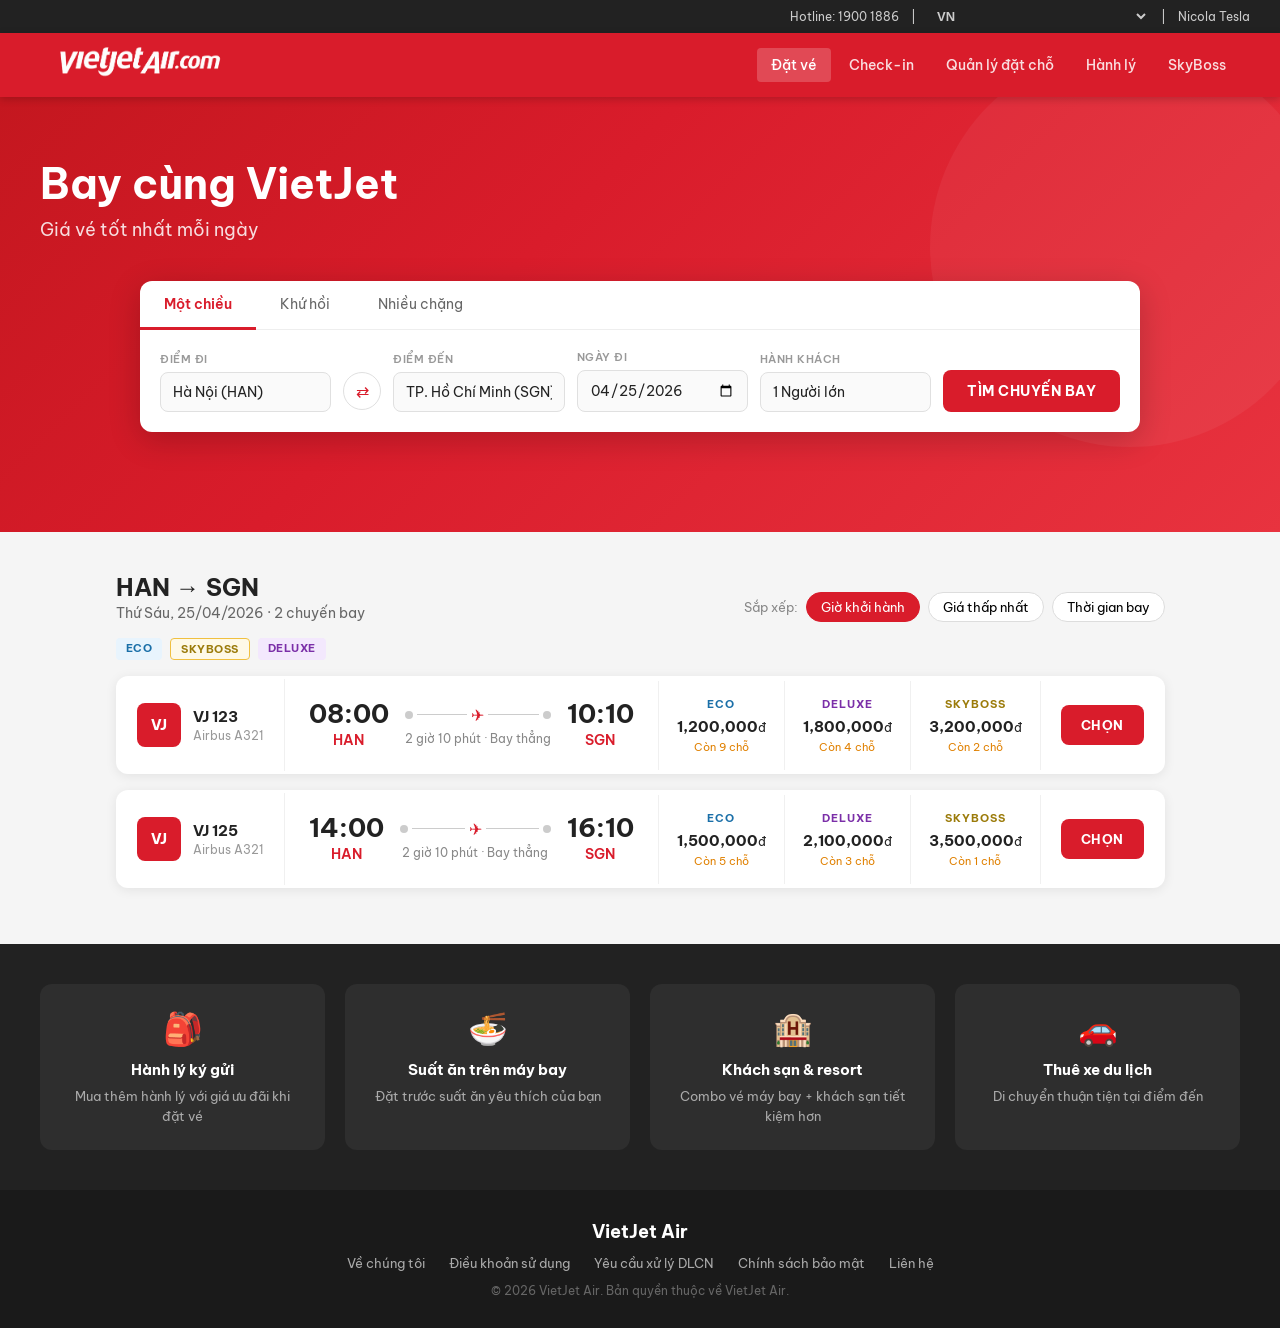
==== index.html @ 076841be "Update index.html" ====
<!DOCTYPE html>
<html lang="vi">

<head>
  <meta charset="UTF-8">
  <meta name="viewport" content="width=device-width, initial-scale=1.0">
  <title>VietJet Air - Đặt Vé Máy Bay</title>
  <link rel="icon" type="image/png"
    href="[data-uri]">
  <link href="https://fonts.googleapis.com/css2?family=Be+Vietnam+Pro:wght@300;400;500;600;700&display=swap"
    rel="stylesheet">
  <link rel="stylesheet" href="styles.css">
  <script src="https://demo.datatrust.one/assets/js/cookie-banner.js" data-source="947727/75435419762837332"></script>
  <script type="text/javascript" async="" src="https://analytics.tiktok.com/i18n/pixel/static/main.MWJkOTJmOWRkMQ.js"
    data-id="CBH4N1RC77UFDP4PF89G"></script>
  <script type="text/javascript" async="" src="https://analytics.tiktok.com/i18n/pixel/static/main.MWJkOTJmOWRkMQ.js"
    data-id="CBH4N1RC77UFDP4PF89G"></script>
</head>

<body>
  <!-- TOP BAR -->
  <div class="topbar">
    <span>Hotline: 1900 1886</span>
    <span>|</span>

    <select id="lang-select" onchange="changeUrlSuffix(this.value)"
      style="cursor: pointer; border: none; background: transparent; font-size: 13px; font-weight: bold; color: inherit; outline: none; padding: 2px 5px;">
      <option value="vi" style="color: #333;">VN</option>
      <option value="en" style="color: #333;">EN</option>
      <option value="th" style="color: #333;">TH (Thái Lan)</option>
      <option value="ko" style="color: #333;">KO (Hàn Quốc)</option>
      <option value="zh-CN" style="color: #333;">ZH-CN (Trung Quốc - Giản thể)</option>
      <option value="zh-TW" style="color: #333;">ZH-TW (Đài Loan - Phồn thể)</option>
      <option value="ja" style="color: #333;">JA (Nhật Bản)</option>
      <option value="ru" style="color: #333;">RU (Nga)</option>
      <option value="cs" style="color: #333;">CS (Cộng hòa Séc)</option>
    </select>

    <span>|</span>
    <span>Nicola Tesla</span>
  </div>

  <!-- HEADER -->
  <header class="header">
    <div class="header-inner">
      <div class="logo">
        <img style="width: 200px;" src="[data-uri]" alt="VietJet Air Logo" class="logo-img" />
      </div>
      <nav class="nav">
        <a href="index.html" class="nav-link active">Đặt vé</a>
        <a href="#" class="nav-link">Check-in</a>
        <a href="#" class="nav-link">Quản lý đặt chỗ</a>
        <a href="#" class="nav-link">Hành lý</a>
        <a href="#" class="nav-link">SkyBoss</a>
      </nav>
    </div>
  </header>

  <!-- HERO -->
  <section class="hero">
    <div class="hero-content">
      <h1>Bay cùng VietJet</h1>
      <p>Giá vé tốt nhất mỗi ngày</p>
    </div>
    <!-- SEARCH BOX -->
    <div class="search-box">
      <div class="trip-tabs">
        <button class="trip-tab active">Một chiều</button>
        <button class="trip-tab">Khứ hồi</button>
        <button class="trip-tab">Nhiều chặng</button>
      </div>
      <div class="search-row">
        <div class="search-field">
          <label>Điểm đi</label>
          <input type="text" value="Hà Nội (HAN)" />
        </div>
        <button class="swap-btn">⇄</button>
        <div class="search-field">
          <label>Điểm đến</label>
          <input type="text" value="TP. Hồ Chí Minh (SGN)" />
        </div>
        <div class="search-field">
          <label>Ngày đi</label>
          <input type="date" value="2026-04-25" />
        </div>
        <div class="search-field">
          <label>Hành khách</label>
          <input type="text" value="1 Người lớn" />
        </div>
        <button class="search-btn" onclick="window.location.href='index.html'">TÌM CHUYẾN BAY</button>
      </div>
    </div>
  </section>

  <!-- FLIGHT RESULTS -->
  <main class="main">
    <div class="results-header">
      <div>
        <h2>HAN → SGN</h2>
        <span class="results-date">Thứ Sáu, 25/04/2026 · 2 chuyến bay</span>
      </div>
      <div class="sort-bar">
        <span>Sắp xếp:</span>
        <button class="sort-btn active">Giờ khởi hành</button>
        <button class="sort-btn">Giá thấp nhất</button>
        <button class="sort-btn">Thời gian bay</button>
      </div>
    </div>

    <!-- Fare class legend -->
    <div class="fare-legend">
      <div class="fare-chip eco">ECO</div>
      <div class="fare-chip skyboss">SKYBOSS</div>
      <div class="fare-chip deluxe">DELUXE</div>
    </div>

    <!-- FLIGHT CARDS -->
    <div id="flight-list">

      <div class="flight-card" onclick="selectFlight('VJ123')">
        <div class="flight-airline">
          <div class="airline-logo">VJ</div>
          <div>
            <div class="flight-num">VJ 123</div>
            <div class="flight-aircraft">Airbus A321</div>
          </div>
        </div>
        <div class="flight-times">
          <div class="time-block">
            <div class="time">08:00</div>
            <div class="airport">HAN</div>
          </div>
          <div class="duration-block">
            <div class="duration-line">
              <div class="dot"></div>
              <div class="line"></div>
              <div class="plane-icon">✈</div>
              <div class="line"></div>
              <div class="dot"></div>
            </div>
            <div class="duration-label">2 giờ 10 phút · Bay thẳng</div>
          </div>
          <div class="time-block">
            <div class="time">10:10</div>
            <div class="airport">SGN</div>
          </div>
        </div>
        <div class="flight-fares">
          <div class="fare-option eco-fare">
            <div class="fare-label">ECO</div>
            <div class="fare-price">1,200,000<span>đ</span></div>
            <div class="fare-avail">Còn 9 chỗ</div>
          </div>
          <div class="fare-option deluxe-fare">
            <div class="fare-label">DELUXE</div>
            <div class="fare-price">1,800,000<span>đ</span></div>
            <div class="fare-avail">Còn 4 chỗ</div>
          </div>
          <div class="fare-option skyboss-fare">
            <div class="fare-label">SKYBOSS</div>
            <div class="fare-price">3,200,000<span>đ</span></div>
            <div class="fare-avail">Còn 2 chỗ</div>
          </div>
        </div>
        <div class="flight-action">
          <button class="select-btn" onclick="event.stopPropagation(); selectFlight('VJ123')">CHỌN</button>
        </div>
      </div>

      <div class="flight-card" onclick="selectFlight('VJ125')">
        <div class="flight-airline">
          <div class="airline-logo">VJ</div>
          <div>
            <div class="flight-num">VJ 125</div>
            <div class="flight-aircraft">Airbus A321</div>
          </div>
        </div>
        <div class="flight-times">
          <div class="time-block">
            <div class="time">14:00</div>
            <div class="airport">HAN</div>
          </div>
          <div class="duration-block">
            <div class="duration-line">
              <div class="dot"></div>
              <div class="line"></div>
              <div class="plane-icon">✈</div>
              <div class="line"></div>
              <div class="dot"></div>
            </div>
            <div class="duration-label">2 giờ 10 phút · Bay thẳng</div>
          </div>
          <div class="time-block">
            <div class="time">16:10</div>
            <div class="airport">SGN</div>
          </div>
        </div>
        <div class="flight-fares">
          <div class="fare-option eco-fare">
            <div class="fare-label">ECO</div>
            <div class="fare-price">1,500,000<span>đ</span></div>
            <div class="fare-avail">Còn 5 chỗ</div>
          </div>
          <div class="fare-option deluxe-fare">
            <div class="fare-label">DELUXE</div>
            <div class="fare-price">2,100,000<span>đ</span></div>
            <div class="fare-avail">Còn 3 chỗ</div>
          </div>
          <div class="fare-option skyboss-fare">
            <div class="fare-label">SKYBOSS</div>
            <div class="fare-price">3,500,000<span>đ</span></div>
            <div class="fare-avail">Còn 1 chỗ</div>
          </div>
        </div>
        <div class="flight-action">
          <button class="select-btn" onclick="event.stopPropagation(); selectFlight('VJ125')">CHỌN</button>
        </div>
      </div>

    </div>
  </main>

  <!-- PROMO BANNER -->
  <section class="promo-section">
    <div class="promo-grid">
      <div class="promo-card">
        <div class="promo-icon">🎒</div>
        <div class="promo-title">Hành lý ký gửi</div>
        <div class="promo-desc">Mua thêm hành lý với giá ưu đãi khi đặt vé</div>
      </div>
      <div class="promo-card">
        <div class="promo-icon">🍜</div>
        <div class="promo-title">Suất ăn trên máy bay</div>
        <div class="promo-desc">Đặt trước suất ăn yêu thích của bạn</div>
      </div>
      <div class="promo-card">
        <div class="promo-icon">🏨</div>
        <div class="promo-title">Khách sạn & resort</div>
        <div class="promo-desc">Combo vé máy bay + khách sạn tiết kiệm hơn</div>
      </div>
      <div class="promo-card">
        <div class="promo-icon">🚗</div>
        <div class="promo-title">Thuê xe du lịch</div>
        <div class="promo-desc">Di chuyển thuận tiện tại điểm đến</div>
      </div>
    </div>
  </section>


  <footer class="footer">
    <div class="footer-inner">
      <div class="footer-logo">VietJet Air</div>
      <div class="footer-links">
        <a href="#">Về chúng tôi</a>
        <a href="#">Điều khoản sử dụng</a>
        <a href="./privacy.html">Yêu cầu xử lý DLCN</a>
        <a href="#">Chính sách bảo mật</a>
        <a href="#">Liên hệ</a>
      </div>
      <div class="footer-copy">© 2026 VietJet Air. Bản quyền thuộc về VietJet Air.</div>
    </div>
  </footer>

  <div id="consent-popup"
    style="display:none; position:fixed; top:0; left:0; width:100%; height:100%; background:rgba(0,0,0,0.8); z-index:9999; justify-content:center; align-items:center;">

    <div style="background:white; padding:30px; border-radius:12px; width:95%; max-width:1000px; position:relative;">

      <button onclick="confirmConsent()"
        style="position:absolute; top:15px; right:20px; border:none; background:none; font-size:28px; cursor:pointer; color:#333;">&times;</button>

      <h3 style="margin-bottom: 20px; color: #d91c2b;">Vui lòng cung cấp sự đồng ý</h3>

      <iframe width="100%" height="500"
        src="https://uat.datatrust.one/consent/839275/4164/edc24216-4164-4141-b7a3-ed800bd3db47" frameborder="0"
        allow="gyroscope; web-share" allowfullscreen>
      </iframe>

    </div>
  </div>
  <script>
    function selectFlight(id) {
      // Lưu ID chuyến bay vào sessionStorage rồi chuyển trang
      sessionStorage.setItem('selectedFlight', id);
      window.location.href = 'detail.html';
    }

    // Các phần còn lại vẫn giữ nguyên nếu cần
    document.querySelectorAll('.trip-tab').forEach(btn => {
      btn.addEventListener('click', () => {
        document.querySelectorAll('.trip-tab').forEach(b => b.classList.remove('active'));
        btn.classList.add('active');
      });
    });

    document.querySelectorAll('.sort-btn').forEach(btn => {
      btn.addEventListener('click', () => {
        document.querySelectorAll('.sort-btn').forEach(b => b.classList.remove('active'));
        btn.classList.add('active');
      });
    });
  </script>

  <script>
  // Khai báo hàm chuẩn cú pháp truyền thống (Được tự động Hoisting để né lỗi crash hệ thống)
  function changeUrlSuffix(langCode) {
    let currentPath = window.location.pathname;

    // Loại bỏ dấu gạch chéo ở cuối nếu có (để xử lý đồng nhất)
    if (currentPath.endsWith('/')) {
      currentPath = currentPath.slice(0, -1);
    }

    let newPath = '';

    // Sử dụng chuỗi if else tường minh và tự động tính độ dài để cắt đuôi chính xác
    if (currentPath.endsWith('/vi')) {
      newPath = currentPath.slice(0, -3) + '/' + langCode;
    } else if (currentPath.endsWith('/en')) {
      newPath = currentPath.slice(0, -3) + '/' + langCode;
    } else if (currentPath.endsWith('/th')) {
      newPath = currentPath.slice(0, -3) + '/' + langCode;
    } else if (currentPath.endsWith('/ko')) {
      newPath = currentPath.slice(0, -3) + '/' + langCode;
    } else if (currentPath.endsWith('/zh-CN')) {
      newPath = currentPath.slice(0, -6) + '/' + langCode; // zh-CN có 5 ký tự nên lùi 6 bước (tính cả dấu /)
    } else if (currentPath.endsWith('/zh-TW')) {
      newPath = currentPath.slice(0, -6) + '/' + langCode; // zh-TW có 5 ký tự nên lùi 6 bước (tính cả dấu /)
    } else if (currentPath.endsWith('/ja')) {
      newPath = currentPath.slice(0, -3) + '/' + langCode;
    } else if (currentPath.endsWith('/ru')) {
      newPath = currentPath.slice(0, -3) + '/' + langCode;
    } else if (currentPath.endsWith('/cs')) {
      newPath = currentPath.slice(0, -3) + '/' + langCode;
    } else {
      // Nếu chưa có hậu tố ngôn ngữ nào, giữ nguyên URL cũ và nối thêm vào cuối
      newPath = currentPath + '/' + langCode + '/';
    }

    // Bảo toàn các tham số query (?search=...) và hash (#section) nếu có
    const finalUrl = newPath + window.location.search + window.location.hash;

    // Thay đổi URL trên thanh địa chỉ mà không reload trang
    window.history.pushState({ lang: langCode }, '', finalUrl);

    console.log("URL mới đã được cập nhật thành: " + finalUrl);
  }

  // Đồng bộ trạng thái hiển thị của thẻ select khi vừa tải trang bằng if else
  document.addEventListener("DOMContentLoaded", function () {
    const currentPath = window.location.pathname;
    const langSelect = document.getElementById('lang-select');
    if (!langSelect) return;

    if (currentPath.endsWith('/en') || currentPath.endsWith('/en/')) {
      langSelect.value = 'en';
    } else if (currentPath.endsWith('/th') || currentPath.endsWith('/th/')) {
      langSelect.value = 'th';
    } else if (currentPath.endsWith('/ko') || currentPath.endsWith('/ko/')) {
      langSelect.value = 'ko';
    } else if (currentPath.endsWith('/zh-CN') || currentPath.endsWith('/zh-CN/')) {
      langSelect.value = 'zh-CN';
    } else if (currentPath.endsWith('/zh-TW') || currentPath.endsWith('/zh-TW/')) {
      langSelect.value = 'zh-TW';
    } else if (currentPath.endsWith('/ja') || currentPath.endsWith('/ja/')) {
      langSelect.value = 'ja';
    } else if (currentPath.endsWith('/ru') || currentPath.endsWith('/ru/')) {
      langSelect.value = 'ru';
    } else if (currentPath.endsWith('/cs') || currentPath.endsWith('/cs/')) {
      langSelect.value = 'cs';
    } else {
      langSelect.value = 'vi'; // Mặc định hiển thị VN nếu không trùng hậu tố nào
    }
  });
</script>

  <script>let engage; const s = document.createElement("script"); s.type = "text/javascript", s.async = !0, s.src = "https://d1mj578wat5n4o.cloudfront.net/sitecore-engage-v.1.4.3.min.js"; const x = document.querySelector("script"); x.parentNode.insertBefore(s, x), s.addEventListener("load", async () => { const e = { clientKey: "0f7b0f161cf71bc57417718403edd042", targetURL: "https://api-engage-ap.sitecorecloud.io", pointOfSale: "default", cookieDomain: "vietjetair.com", cookieExpiryDays: 365, forceServerCookieMode: !1, includeUTMParameters: !0, webPersonalization: !0 }; window.location.pathname.split("/")[1] ? (console.log("REACT_APP_ACCESS_KEY_SITE_COTE_SC"), window.engage = await window.Engage.init(e)) : setTimeout(async () => { console.log("REACT_APP_ACCESS_KEY_SITE_COTE_SC"), window.engage = await window.Engage.init(e) }, 5e3) })</script>
  <script src="//static.accesstrade.vn/js/trackingtag/tracking.min.js"></script>
  <script type="text/javascript" id="" charset="">try {
      var sid = "", tracking_id = google_tag_manager["rm"]["1212621"](4), url = "https://www.google-analytics.com/g/collect?v\x3d2\x26tid\x3d" + tracking_id + "\x26gtm\x3d2oe5b0\x26_z\x3dccd.tbB\x26cid\x3d" + google_tag_manager["rm"]["1212621"](5) + "\x26ul\x3d" + navigator.language.toLowerCase() + "\x26sr\x3d" + window.screen.width + "x" + window.screen.height + "\x26sid\x3d" + sid + "\x26sct\x3d1\x26seg\x3d1\x26dl\x3d" + encodeURIComponent(document.location.href) + "\x26dt\x3d" + encodeURI(document.title) + "\x26_s\x3d1\x26dr\x3d" + encodeURIComponent(google_tag_manager["rm"]["1212621"](6));
      fetch(url, { method: "POST", body: "en\x3dpage_view" })
    } catch (a) { console.log("LT page_view_ga4 err:", a.message) };</script>
  <script type="text/javascript" id=""
    charset="">var readFromStorage = function (a) { if (window.Storage) return window.localStorage.getItem(a); var b = "; " + document.cookie; a = b.split("; " + a + "\x3d"); if (2 === a.length) return a.pop().split(";").shift() }, writeToStorage = function (a, b, d) { if (window.Storage) window.localStorage.setItem(a, b); else { var c = new Date; c.setDate(c.getDate() + d); document.cookie = a + "\x3d" + b + ";expires\x3d" + c.toUTCString() } };
      readFromStorage("dlv_recaptcha_score") && (window.dataLayer.push({ dlv_recaptcha_score: readFromStorage("dlv_recaptcha_score") }), window.dataLayer.push({ dlv_recaptcha_answer: readFromStorage("dlv_recaptcha_answer") }));</script>
  <script type="text/javascript" id=""
    charset="">!function (b, e, f, g, a, c, d) { b.fbq || (a = b.fbq = function () { a.callMethod ? a.callMethod.apply(a, arguments) : a.queue.push(arguments) }, b._fbq || (b._fbq = a), a.push = a, a.loaded = !0, a.version = "2.0", a.queue = [], c = e.createElement(f), c.async = !0, c.src = g, d = e.getElementsByTagName(f)[0], d.parentNode.insertBefore(c, d)) }(window, document, "script", "https://connect.facebook.net/en_US/fbevents.js"); fbq("init", "862798783834670"); fbq("track", "PageView");</script>
  <script type="text/javascript" id=""
    charset="">!function (b, e, f, g, a, c, d) { b.fbq || (a = b.fbq = function () { a.callMethod ? a.callMethod.apply(a, arguments) : a.queue.push(arguments) }, b._fbq || (b._fbq = a), a.push = a, a.loaded = !0, a.version = "2.0", a.queue = [], c = e.createElement(f), c.async = !0, c.src = g, d = e.getElementsByTagName(f)[0], d.parentNode.insertBefore(c, d)) }(window, document, "script", "https://connect.facebook.net/en_US/fbevents.js"); fbq("init", "788394572333932"); fbq("set", "agent", "tmgoogletagmanager", "788394572333932"); fbq("track", "PageView");</script>
  <script type="text/javascript" id=""
    charset="">!function (b, e, f, g, a, c, d) { b.fbq || (a = b.fbq = function () { a.callMethod ? a.callMethod.apply(a, arguments) : a.queue.push(arguments) }, b._fbq || (b._fbq = a), a.push = a, a.loaded = !0, a.version = "2.0", a.queue = [], c = e.createElement(f), c.async = !0, c.src = g, d = e.getElementsByTagName(f)[0], d.parentNode.insertBefore(c, d)) }(window, document, "script", "https://connect.facebook.net/en_US/fbevents.js"); fbq("init", "2162765657378831"); fbq("set", "agent", "tmgoogletagmanager", "2162765657378831"); fbq("track", "PageView");</script>
  <script type="text/javascript" id="" charset="">!function (d, g, e) {
      d.TiktokAnalyticsObject = e; var a = d[e] = d[e] || []; a.methods = "page track identify instances debug on off once ready alias group enableCookie disableCookie".split(" "); a.setAndDefer = function (b, c) { b[c] = function () { b.push([c].concat(Array.prototype.slice.call(arguments, 0))) } }; for (d = 0; d < a.methods.length; d++)a.setAndDefer(a, a.methods[d]); a.instance = function (b) { b = a._i[b] || []; for (var c = 0; c < a.methods.length; c++)a.setAndDefer(b, a.methods[c]); return b }; a.load = function (b, c) {
        var f = "https://analytics.tiktok.com/i18n/pixel/events.js";
        a._i = a._i || {}; a._i[b] = []; a._i[b]._u = f; a._t = a._t || {}; a._t[b] = +new Date; a._o = a._o || {}; a._o[b] = c || {}; c = document.createElement("script"); c.type = "text/javascript"; c.async = !0; c.src = f + "?sdkid\x3d" + b + "\x26lib\x3d" + e; b = document.getElementsByTagName("script")[0]; b.parentNode.insertBefore(c, b)
      }; a.load("CBH4N1RC77UFDP4PF89G"); a.page()
    }(window, document, "ttq");</script>

  <script type="text/javascript" id=""
    charset="">!function (b, e, f, g, a, c, d) { b.fbq || (a = b.fbq = function () { a.callMethod ? a.callMethod.apply(a, arguments) : a.queue.push(arguments) }, b._fbq || (b._fbq = a), a.push = a, a.loaded = !0, a.version = "2.0", a.queue = [], c = e.createElement(f), c.async = !0, c.src = g, d = e.getElementsByTagName(f)[0], d.parentNode.insertBefore(c, d)) }(window, document, "script", "https://connect.facebook.net/en_US/fbevents.js"); fbq("init", "1950505115255290"); fbq("set", "agent", "tmgoogletagmanager", "1950505115255290"); fbq("track", "PageView");</script>
  <script type="text/javascript" id=""
    charset="">!function (b, e, f, g, a, c, d) { b.fbq || (a = b.fbq = function () { a.callMethod ? a.callMethod.apply(a, arguments) : a.queue.push(arguments) }, b._fbq || (b._fbq = a), a.push = a, a.loaded = !0, a.version = "2.0", a.queue = [], c = e.createElement(f), c.async = !0, c.src = g, d = e.getElementsByTagName(f)[0], d.parentNode.insertBefore(c, d)) }(window, document, "script", "https://connect.facebook.net/en_US/fbevents.js"); fbq("init", "1091900814346451"); fbq("track", "PageView");</script>
  <script type="text/javascript" id=""
    charset="">!function (b, e, f, g, a, c, d) { b.fbq || (a = b.fbq = function () { a.callMethod ? a.callMethod.apply(a, arguments) : a.queue.push(arguments) }, b._fbq || (b._fbq = a), a.push = a, a.loaded = !0, a.version = "2.0", a.queue = [], c = e.createElement(f), c.async = !0, c.src = g, d = e.getElementsByTagName(f)[0], d.parentNode.insertBefore(c, d)) }(window, document, "script", "https://connect.facebook.net/en_US/fbevents.js"); fbq("init", "932609424539948"); fbq("track", "PageView");</script>
  <script type="text/javascript" id=""
    charset="">!function (b, e, f, g, a, c, d) { b.fbq || (a = b.fbq = function () { a.callMethod ? a.callMethod.apply(a, arguments) : a.queue.push(arguments) }, b._fbq || (b._fbq = a), a.push = a, a.loaded = !0, a.version = "2.0", a.queue = [], c = e.createElement(f), c.async = !0, c.src = g, d = e.getElementsByTagName(f)[0], d.parentNode.insertBefore(c, d)) }(window, document, "script", "https://connect.facebook.net/en_US/fbevents.js"); fbq("init", "179719289257407"); fbq("set", "agent", "tmgoogletagmanager", "179719289257407"); fbq("track", "PageView");</script>
  <script type="text/javascript" id=""
    charset="">!function (b, e, f, g, a, c, d) { b.fbq || (a = b.fbq = function () { a.callMethod ? a.callMethod.apply(a, arguments) : a.queue.push(arguments) }, b._fbq || (b._fbq = a), a.push = a, a.loaded = !0, a.version = "2.0", a.queue = [], c = e.createElement(f), c.async = !0, c.src = g, d = e.getElementsByTagName(f)[0], d.parentNode.insertBefore(c, d)) }(window, document, "script", "https://connect.facebook.net/en_US/fbevents.js"); fbq("init", "696995502539261"); fbq("set", "agent", "tmgoogletagmanager", "696995502539261"); fbq("track", "PageView");</script>
  <script type="text/javascript" id=""
    charset="">!function (b, e, f, g, a, c, d) { b.fbq || (a = b.fbq = function () { a.callMethod ? a.callMethod.apply(a, arguments) : a.queue.push(arguments) }, b._fbq || (b._fbq = a), a.push = a, a.loaded = !0, a.version = "2.0", a.queue = [], c = e.createElement(f), c.async = !0, c.src = g, d = e.getElementsByTagName(f)[0], d.parentNode.insertBefore(c, d)) }(window, document, "script", "https://connect.facebook.net/en_US/fbevents.js"); fbq("init", "134390557281395"); fbq("set", "agent", "tmgoogletagmanager", "134390557281395"); fbq("track", "PageView");</script>
  <script type="text/javascript" id=""
    charset="">(function () { try { if (typeof Storage !== "undefined" && window.localStorage) { var b = "vj_passenger_lastName vj_passenger_firstName vj_passenger_dob vj_passenger_email vj_passenger_address vj_passenger_country vj_passenger_phoneNumber vj_passenger_gender familyList ldr_dlData".split(" "); b.forEach(function (a) { try { localStorage.getItem(a) !== null && localStorage.removeItem(a) } catch (c) { } }) } } catch (a) { } })();</script>
  <script type="text/javascript" id=""
    charset="">!function (b, e, f, g, a, c, d) { b.fbq || (a = b.fbq = function () { a.callMethod ? a.callMethod.apply(a, arguments) : a.queue.push(arguments) }, b._fbq || (b._fbq = a), a.push = a, a.loaded = !0, a.version = "2.0", a.queue = [], c = e.createElement(f), c.async = !0, c.src = g, d = e.getElementsByTagName(f)[0], d.parentNode.insertBefore(c, d)) }(window, document, "script", "https://connect.facebook.net/en_US/fbevents.js"); fbq("init", "132608210792311"); fbq("set", "agent", "tmgoogletagmanager", "132608210792311"); fbq("track", "PageView");</script>
  <script type="text/javascript" id=""
    charset="">!function (b, e, f, g, a, c, d) { b.fbq || (a = b.fbq = function () { a.callMethod ? a.callMethod.apply(a, arguments) : a.queue.push(arguments) }, b._fbq || (b._fbq = a), a.push = a, a.loaded = !0, a.version = "2.0", a.queue = [], c = e.createElement(f), c.async = !0, c.src = g, d = e.getElementsByTagName(f)[0], d.parentNode.insertBefore(c, d)) }(window, document, "script", "https://connect.facebook.net/en_US/fbevents.js"); fbq("init", "129307814381858"); fbq("set", "agent", "tmgoogletagmanager", "129307814381858"); fbq("track", "PageView");</script>
  <script type="text/javascript" id=""
    charset="">(function (a, b, c, d) { a[c] = a[c] || []; a[c].push({ eventType: "init", value: d, dc: "sin" }); a = b.getElementsByTagName("script")[0]; b = b.createElement("script"); b.async = !0; b.src = "https://tags.creativecdn.com/8ubeHQ0ieqid8KAMREmx.js"; a.parentNode.insertBefore(b, a) })(window, document, "rtbhEvents", "8ubeHQ0ieqid8KAMREmx");</script>
  <script type="text/javascript" id="" charset="">var debug = !1, standardEventNames = "page_view view_item_list view_item add_to_cart begin_checkout purchase".split(" "), event_name = google_tag_manager["rm"]["1212621"](32), rtbhUID = "unknown", prefix = "asia.", hash = "8ubeHQ0ieqid8KAMREmx", rtbhTags = []; debug && console.log("RTB event_name: " + event_name);
    if (-1 != standardEventNames.indexOf(event_name)) {
      var ecommerce = google_tag_manager["rm"]["1212621"](33) || [], pageTitle = google_tag_manager["rm"]["1212621"](34), eventModel = google_tag_manager["rm"]["1212621"](35); debug && console.log("RTB pageTitle: " + pageTitle); "page_view" == event_name && void 0 == eventModel && ("Home" == pageTitle ? (rtbhEvents = window.rtbhEvents || []).push({ eventType: "home" }, { eventType: "uid", id: rtbhUID }) : "select-service" == pageTitle || "payment-methods" == pageTitle ? (rtbhEvents = window.rtbhEvents || []).push({ eventType: "startorder" }, { eventType: "uid", id: rtbhUID }) :
        (rtbhEvents = window.rtbhEvents || []).push({ eventType: "placebo" }, { eventType: "uid", id: rtbhUID }), debug && console.log("RTB inside page_view: " + JSON.stringify(rtbhEvents))); if ("view_item_list" == event_name) {
          if (ecommerce.hasOwnProperty("items") && 0 < ecommerce.items.length) { var listingIds = []; listingIds = ecommerce.items.slice(0, 2).map(function (a) { return a.item_id }); (rtbhEvents = window.rtbhEvents || []).push({ eventType: "listing", offerIds: listingIds }, { eventType: "uid", id: rtbhUID }) } debug && console.log("RTB inside view_item_list: " +
            JSON.stringify(rtbhEvents))
        } if ("add_to_cart" == event_name) {
          var cart_items = window.localStorage.getItem("add_to_cart") ? JSON.parse(window.localStorage.getItem("add_to_cart")) : []; cart_items && -1 == cart_items.indexOf(ecommerce.items[0].item_id) && (cart_items.push(ecommerce.items[0].item_id), window.localStorage.setItem("add_to_cart", JSON.stringify(cart_items))); if (-1 != ecommerce.items[0].item_list_id.indexOf("Return") || "oneway" == ecommerce.trip_type) window.localStorage.removeItem("add_to_cart"), (rtbhEvents = window.rtbhEvents ||
            []).push({ eventType: "basketstatus", offerIds: cart_items }, { eventType: "uid", id: rtbhUID }), debug && console.log("RTB inside _basketstatus_: " + JSON.stringify(rtbhTags_ex)); (rtbhEvents = window.rtbhEvents || []).push({ eventType: "basketadd", offerId: ecommerce.items[0].item_id }, { eventType: "uid", id: rtbhUID }); debug && console.log("RTB inside add_to_cart: " + JSON.stringify(rtbhEvents))
        } "view_item" == event_name && ecommerce.hasOwnProperty("items") && 0 < ecommerce.items.length && ((rtbhEvents = window.rtbhEvents || []).push({
          eventType: "offer",
          offerId: ecommerce.items[0].item_id
        }, { eventType: "uid", id: rtbhUID }), debug && console.log("RTB inside view_item: " + JSON.stringify(rtbhEvents))); "begin_checkout" == event_name && ((rtbhEvents = window.rtbhEvents || []).push({ eventType: "startorder" }, { eventType: "uid", id: rtbhUID }), debug && console.log("RTB inside begin_checkout: " + JSON.stringify(rtbhEvents))); "purchase" == event_name && (listingIds = [], listingIds = "roundTrip" == ecommerce.trip_type ? ecommerce.items.slice(0, 2).map(function (a) { return a.item_id }) : ecommerce.items.slice(0,
          1).map(function (a) { return a.item_id }), (rtbhEvents = window.rtbhEvents || []).push({ eventType: "conversion", conversionClass: "order", conversionSubClass: "travelflight", conversionId: ecommerce.transaction_id, offerIds: listingIds, conversionValue: ecommerce.value, conversionCurrency: ecommerce.currency }, { eventType: "uid", id: rtbhUID }), debug && console.log("RTB inside purchase: " + JSON.stringify(rtbhEvents)))
    } else debug && console.log("RTB Events not supported");</script>
  <script id="" text="" charset="" type="text/javascript"
    src="https://www.googletagmanager.com/gtag/js?id=G-6ZGCC82BTL&amp;l=leadrDL"></script>
  <script type="text/javascript" id="" charset="">!function (d, g, e) {
      d.TiktokAnalyticsObject = e; var a = d[e] = d[e] || []; a.methods = "page track identify instances debug on off once ready alias group enableCookie disableCookie".split(" "); a.setAndDefer = function (b, c) { b[c] = function () { b.push([c].concat(Array.prototype.slice.call(arguments, 0))) } }; for (d = 0; d < a.methods.length; d++)a.setAndDefer(a, a.methods[d]); a.instance = function (b) { b = a._i[b] || []; for (var c = 0; c < a.methods.length; c++)a.setAndDefer(b, a.methods[c]); return b }; a.load = function (b, c) {
        var f = "https://analytics.tiktok.com/i18n/pixel/events.js";
        a._i = a._i || {}; a._i[b] = []; a._i[b]._u = f; a._t = a._t || {}; a._t[b] = +new Date; a._o = a._o || {}; a._o[b] = c || {}; c = document.createElement("script"); c.type = "text/javascript"; c.async = !0; c.src = f + "?sdkid\x3d" + b + "\x26lib\x3d" + e; b = document.getElementsByTagName("script")[0]; b.parentNode.insertBefore(c, b)
      }; a.load("CBH4N1RC77UFDP4PF89G"); a.page()
    }(window, document, "ttq");</script>
  <script type="text/javascript" id=""
    charset="">window.appier_q = window.appier_q || []; var debug = !1, appierStandardEventNames = ["page_view", "gtm.click"], event_name = google_tag_manager["rm"]["1212621"](51), pagePath = google_tag_manager["rm"]["1212621"](52); debug && console.log("Appier event_name: " + event_name);
      -1 != appierStandardEventNames.indexOf(event_name) && ("page_view" == event_name && (window.appier_q.push({ t: "register", content: { id: "f815", site: "vietjetair.com" } }, { t: "type_landing", action_id: "ViewLanding_VietJetAir", track_id: "d217d51ecdcd043", opts: { unique_key: "true" } }), debug && console.log("Appier inside page_view - Tag #2"), window.appier_q.push({ t: "register", content: { id: "f815", site: "vietjetair.com" } }, { t: "pv_track", action_id: "PageView_VietJetAir", track_id: "d217d51ecdcd043", isCountReload: !0, counter: 0 }, {
        t: "pv_track",
        action_id: "ViewTwoPages_VietJetAir", track_id: "d217d51ecdcd043", isCountReload: !1, counter: 1
      }), debug && console.log("Appier inside page_view - Tag #1")), "gtm.click" != event_name || "Let's go" != jQuery(google_tag_manager["rm"]["1212621"](53)).find("span.MuiButton-label").text() && "Let's go" != jQuery(google_tag_manager["rm"]["1212621"](54)).text() && "T\u00ecm chuy\u1ebfn bay" != jQuery(google_tag_manager["rm"]["1212621"](55)).find("span.MuiButton-label").text() && "T\u00ecm chuy\u1ebfn bay" != jQuery(google_tag_manager["rm"]["1212621"](56)).text() && "\u0e04\u0e49\u0e19\u0e2b\u0e32\u0e40\u0e17\u0e35\u0e48\u0e22\u0e27\u0e1a\u0e34\u0e19" !=
      jQuery(google_tag_manager["rm"]["1212621"](57)).find("span.MuiButton-label").text() && "\u0e04\u0e49\u0e19\u0e2b\u0e32\u0e40\u0e17\u0e35\u0e48\u0e22\u0e27\u0e1a\u0e34\u0e19" != jQuery(google_tag_manager["rm"]["1212621"](58)).text() && "\ud56d\uacf5\ud3b8 \uc870\ud68c" != jQuery(google_tag_manager["rm"]["1212621"](59)).find("span.MuiButton-label").text() && "\ud56d\uacf5\ud3b8 \uc870\ud68c" != jQuery(google_tag_manager["rm"]["1212621"](60)).text() && "\ud56d\uacf5\ud3b8 \uc870\ud68c" != jQuery(google_tag_manager["rm"]["1212621"](61)).find("span.MuiButton-label").text() && "\ud56d\uacf5\ud3b8 \uc870\ud68c" !=
      jQuery(google_tag_manager["rm"]["1212621"](62)).text() && "\u67e5\u8be2\u822a\u73ed" != jQuery(google_tag_manager["rm"]["1212621"](63)).find("span.MuiButton-label").text() && "\u67e5\u8be2\u822a\u73ed" != jQuery(google_tag_manager["rm"]["1212621"](64)).text() && "\ud56d\uacf5\ud3b8 \uc870\ud68c" != jQuery(google_tag_manager["rm"]["1212621"](65)).text() && "\u67e5\u8a62\u822a\u73ed" != jQuery(google_tag_manager["rm"]["1212621"](66)).find("span.MuiButton-label").text() && "\u67e5\u8a62\u822a\u73ed" != jQuery(google_tag_manager["rm"]["1212621"](67)).text() && "\ud56d\uacf5\ud3b8 \uc870\ud68c" != jQuery(google_tag_manager["rm"]["1212621"](68)).text() &&
      "\u30d5\u30e9\u30a4\u30c8\u3092\u63a2\u3059" != jQuery(google_tag_manager["rm"]["1212621"](69)).find("span.MuiButton-label").text() && "\u30d5\u30e9\u30a4\u30c8\u3092\u63a2\u3059" != jQuery(google_tag_manager["rm"]["1212621"](70)).text() && "\u041f\u043e\u0435\u0445\u0430\u043b\u0438!" != jQuery(google_tag_manager["rm"]["1212621"](71)).find("span.MuiButton-label").text() && "\u041f\u043e\u0435\u0445\u0430\u043b\u0438!" != jQuery(google_tag_manager["rm"]["1212621"](72)).text() || (window.appier_q.push({ t: "register", content: { id: "f815", site: "vietjetair.com" } }, {
        t: "type_conversion", content: "submit",
        action_id: "Click_LetsGo", track_id: "d217d51ecdcd043", opts: { unique_key: "true" }
      }), debug && console.log("Appier inside purchase - Tag #3"))); var script = document.createElement("script"); script.src = "//jscdn.appier.net/aa.js?id\x3dvietjetair.com"; script.async = !0; document.body.appendChild(script);</script>
  <script src="//jscdn.appier.net/aa.js?id=vietjetair.com" async=""></script>
  <script type="text/javascript" id="" charset="">!function (d, g, e) {
      d.TiktokAnalyticsObject = e; var a = d[e] = d[e] || []; a.methods = "page track identify instances debug on off once ready alias group enableCookie disableCookie holdConsent revokeConsent grantConsent".split(" "); a.setAndDefer = function (b, c) { b[c] = function () { b.push([c].concat(Array.prototype.slice.call(arguments, 0))) } }; for (d = 0; d < a.methods.length; d++)a.setAndDefer(a, a.methods[d]); a.instance = function (b) { b = a._i[b] || []; for (var c = 0; c < a.methods.length; c++)a.setAndDefer(b, a.methods[c]); return b }; a.load =
        function (b, c) { var f = "https://analytics.tiktok.com/i18n/pixel/events.js"; a._i = a._i || {}; a._i[b] = []; a._i[b]._u = f; a._t = a._t || {}; a._t[b] = +new Date; a._o = a._o || {}; a._o[b] = c || {}; c = document.createElement("script"); c.type = "text/javascript"; c.async = !0; c.src = f + "?sdkid\x3d" + b + "\x26lib\x3d" + e; b = document.getElementsByTagName("script")[0]; b.parentNode.insertBefore(c, b) }; a.load("CRCOQ5JC77UDS80DD0QG"); a.page()
    }(window, document, "ttq");</script>
  <script type="text/javascript" id="" charset="">localStorage.getItem("__stmigrate") === null && navigator.serviceWorker.getRegistration().then(function (k) { k.unregister().then(function (v) { localStorage.setItem("__stmigrate", 1) }) });
    (function () {
      function k() { r && window.console && console.log && console.log.apply(console, arguments) } function v(b) { try { return localStorage.getItem(b) } catch (a) { return null } } function t(b, a) { try { localStorage.setItem(b, a) } catch (c) { } } function m(b) { try { return sessionStorage.getItem(b) } catch (a) { return null } } function D(b) { var a = window.dataLayer; if (a && a.length) for (var c = a.length - 1; c >= 0; c--)if (a[c] && Object.prototype.hasOwnProperty.call(a[c], b)) return a[c][b] } function x(b) {
        var a = window.vjDataLayer; if (a && a.length) for (var c =
          a.length - 1; c >= 0; c--)if (a[c] && a[c].event == b && a[c].hasOwnProperty("ecommerce")) return a[c].ecommerce; return {}
      } function E() { var b = window.vjDataLayer, a = {}; if (b && b.length) for (var c = b.length - 1; c >= 0; c--)if (b[c] && b[c].event == "login") { a.id = b[c].id; a.email_raw = b[c].email_raw; a.phone_raw = b[c].phone_raw; a.method = b[c].phone_raw; break } return a } function y(b) { try { var a = m("ldr_dlData"); if (!a) return {}; var c = JSON.parse(a); if (c && c.hasOwnProperty(b)) return c[b] } catch (l) { } return {} } function F() {
        var b = window.vjDataLayer;
        if (b && b.length) for (var a = b.length - 1; a >= 0; a--)if (b[a] && b[a].event == "view_cart" && b[a].hasOwnProperty("ecommerce")) { var c = b[a].ecommerce.items || []; if (c.length > 1) return (c[0].price || 0) + (c[1].price || 0) } return ""
      } function p(b) { return b === void 0 || b === null ? "" : String(b) } function u(b) { var a = Number(b); if (!isNaN(a)) return a; a = Number(p(b).replace(/[^\d.]/g, "")); return isNaN(a) ? 0 : a } function z(b) {
        b = p(b); if (!(b && window.crypto && crypto.subtle && window.TextEncoder)) return Promise.resolve(""); b = (new TextEncoder).encode(b);
        return crypto.subtle.digest("SHA-256", b).then(function (a) { a = Array.from(new Uint8Array(a)); return a.map(function (c) { return c.toString(16).padStart(2, "0") }).join("") })["catch"](function () { return "" })
      } function G(b, a, c) { try { var l = document.createElement("script"); l.async = !0; l.src = b; l.onload = a; l.onerror = c || function () { }; document.head.appendChild(l) } catch (q) { c && c(q) } } function A() {
        try {
          var b = window.smartech || function () { }, a = x(g), c = ""; b("create", H); b("register", I); var l = m("vj_passenger_email") || "", q = v("smartech_old_identity_mail") ||
            ""; z(l).then(function (e) {
              r && k("Compare " + q + " \x3d " + e); q != e && q != "" && (b("dispatch", "change_identity", { old_email: q, new_email: l }), t("smartech_old_identity_mail", e), r && k("change " + q + " \x3d " + e)); b("identify", l); r && (b("debug", "1"), k("Smartech Pixel debug: 1")); if (g == "login") { var h = E(); b("identify", h.email_raw); b("contact", 199, { "pk^email": h.email_raw, mobile: h.phone_raw, SKYJOY: h.id }); b("dispatch", "login_skyjoy", { source: "web" }) } g == "checkin_success" && (b("contact", 199, {
                "pk^email": a.passengers[0].email, mobile: a.passengers[0].phone,
                FULL_NAME: a.passengers[0].first_name + " " + a.passengers[0].last_name, DATE_OF_BIRTH: a.passengers[0].day_of_birth, NATIONALITY: a.passengers[0].country, ADDRESS_1: a.passengers[0].address
              }), a.passengers[0].email && (b("identify", a.passengers[0].email), z(a.passengers[0].email).then(function (d) { t("smartech_old_identity_mail", d) })), b("dispatch", "checkin_online", {
                flight_type: a.trip_type, return_variant: a.return_ticket_class, departure_variant: a.depart_ticket_class, departure_from: a.trip_from, departure_to: a.trip_to,
                departure_date_type: a.trip_start_date + " 05:30:00", return_date_type: a.trip_return_date + " 05:30:00"
              })); g == "search_flight" && (b("dispatch", "search_flight", { currency: a.currency, flight_type: a.trip_type, num_adults: a.trip_passengers_adult, num_children: a.trip_passengers_children, num_infants: a.trip_passengers_infant, search_location: a.trip_from + ":" + a.trip_to, departure_from: a.trip_from, departure_to: a.trip_to, departure_date: a.trip_start_date, language_code: B }), t("smartech_old_identity_mail", e)); g == "add_to_cart" &&
                (a.items[0].item_list_id.indexOf("Outbound") > -1 ? b("dispatch", "select_travel_options", { departure_from: a.items[0].flight_from, departure_to: a.items[0].flight_to, departure_time: a.items[0].flight_time, departure_date: a.items[0].flight_date, departure_date_type: a.items[0].flight_date + " 05:30:00", departure_type: a.items[0].item_variant, departure_price: a.items[0].price, flight_type: a.trip_type, num_adults: a.trip_passengers_adult, num_children: a.trip_passengers_children, num_infants: a.trip_passengers_infant }) : b("dispatch",
                  "select_travel_options", { return_from: a.items[0].flight_from, return_to: a.items[0].flight_to, return_time: a.items[0].flight_time, return_date: a.items[0].flight_date, return_date_type: a.items[0].flight_date + " 05:30:00", return_type: a.items[0].item_variant, return_price: a.items[0].price, total_amount: F(), flight_type: a.trip_type, num_adults: a.trip_passengers_adult, num_children: a.trip_passengers_children, num_infants: a.trip_passengers_infant }), t("smartech_old_identity_mail", e)); g == "begin_checkout" && (b("dispatch",
                    "Add To Cart", { prid: u(p(a.items[0].item_id).replace("VJ", "").replace("VZ", "")), id: a.items[0].item_id, flight_time: a.items[0].flight_time, flight_from: a.items[0].flight_from, flight_to: a.items[0].flight_to, flight_date_type: a.items[0].flight_date + " 05:30:00", name: a.items[0].item_name, variant: a.items[0].item_variant, category: a.items[0].item_category, price: a.items[0].price, prqt: a.items[0].quantity, currency: a.currency }), a.items.length > 1 && b("dispatch", "Add To Cart", {
                      prid: u(p(a.items[1].item_id).replace("VJ",
                        "").replace("VZ", "")), id: a.items[1].item_id, flight_time: a.items[1].flight_time, flight_from: a.items[1].flight_from, flight_to: a.items[1].flight_to, flight_date_type: a.items[1].flight_date + " 05:30:00", name: a.items[1].item_name, variant: a.items[1].item_variant, category: a.items[1].item_category, price: a.items[1].price, prqt: a.items[1].quantity, currency: a.currency
                    })); if (g == "page_view") {
                      e = D("pageTitle"); e == "select-service" && (b("contact", 199, {
                        "pk^email": m("vj_passenger_email"), mobile: m("vj_passenger_phoneNumber"),
                        FULL_NAME: m("vj_passenger_firstName"), GENDER: m("vj_passenger_gender"), DATE_OF_BIRTH: m("vj_passenger_dob"), NATIONALITY: m("vj_passenger_country"), ADDRESS_1: m("vj_passenger_address")
                      }), h = x("search_flight"), b("dispatch", "select_service", { currency: h.currency, flight_type: h.trip_type, num_adults: h.trip_passengers_adult, num_children: h.trip_passengers_children, num_infants: h.trip_passengers_infant, departure_from: h.trip_from, departure_to: h.trip_to, departure_date: h.trip_start_date, language_code: B })); e == "passengers" &&
                        b("dispatch", "passenger_information", {}); if (e == "payment-confirmation") {
                          try { var f = (new URLSearchParams(location.search)).get("reservation_locator") } catch (d) { f = null } a = y("purchase"); f && a && (n.indexOf(a.trip_from) > -1 && n.indexOf(a.trip_to) < 0 && (c = "Outbound"), n.indexOf(a.trip_from) < 0 && n.indexOf(a.trip_to) > -1 && (c = "Inbound"), f = a.items.slice().map(function (d) {
                            return {
                              prid: u(p(d.item_id).replace("VJ", "").replace("VZ", "")), id: d.item_id, flight_time: d.flight_time, flight_from: d.flight_from, flight_to: d.flight_to, name: d.item_name,
                              variant: d.item_variant, category: d.item_category, price: d.price, prqt: d.quantity, flight_date: d.flight_date, flight_date_type: d.flight_date + " 05:30:00", re_flight_date_type: a.trip_return_date ? a.trip_return_date + " 05:30:00" : ""
                            }
                          }), e = f.length > 1 ? f[1].name.replace("Flight:", "").replace("-", " - ") : "", b("dispatch", "Product Purchase", {
                            OrderId: a.transaction_id, amount: a.value, currency: a.currency, payment_type: a.paymentType, flight_type: a.trip_type, flight_date: a.trip_start_date, flight_date_type: a.trip_start_date + " 05:30:00",
                            re_flight_date_type: a.trip_return_date ? a.trip_return_date + " 05:30:00" : "", name_departure: f[0].name.replace("Flight:", "").replace("-", " - "), name_return: e, items: f, route_type: c
                          }))
                        } b("dispatch", 1, {})
                    } g == "add_payment_info" && (f = a.items.slice().map(function (d) {
                      return {
                        prid: u(p(d.item_id).replace("VJ", "").replace("VZ", "")), id: d.item_id, flight_time: d.flight_time, flight_from: d.flight_from, flight_to: d.flight_to, name: d.item_name, variant: d.item_variant, category: d.item_category, price: d.price, prqt: d.quantity, flight_date: d.flight_date,
                        flight_date_type: d.flight_date + " 05:30:00", re_flight_date_type: a.trip_return_date ? a.trip_return_date + " 05:30:00" : ""
                      }
                    }), e = f.length > 1 ? f[1].name.replace("Flight:", "").replace("-", " - ") : "", t("smartech_last_payment_type", a.payment_type), b("dispatch", "CheckOut", {
                      amount: a.value, currency: a.currency, payment_type: a.payment_type, flight_date: a.trip_start_date, flight_date_type: a.trip_start_date + " 05:30:00", re_flight_date_type: a.trip_return_date ? a.trip_return_date + " 05:30:00" : "", name_departure: f[0].name.replace("Flight:",
                        "").replace("-", " - "), name_return: e, items: f
                    })); g != "purchase" || v("smartech_last_payment_type") != "PayLater" && v("smartech_last_payment_type") != "PL6" || (n.indexOf(a.trip_from) > -1 && n.indexOf(a.trip_to) < 0 && (c = "Outbound"), n.indexOf(a.trip_from) < 0 && n.indexOf(a.trip_to) > -1 && (c = "Inbound"), f = a.items.slice().map(function (d) {
                      return {
                        prid: u(p(d.item_id).replace("VJ", "").replace("VZ", "")), id: d.item_id, flight_time: d.flight_time, flight_from: d.flight_from, flight_to: d.flight_to, name: d.item_name, variant: d.item_variant,
                        category: d.item_category, price: d.price, prqt: d.quantity, flight_date: d.flight_date, flight_date_type: d.flight_date + " 05:30:00", re_flight_date_type: a.trip_return_date ? a.trip_return_date + " 05:30:00" : ""
                      }
                    }), e = f.length > 1 ? f[1].name.replace("Flight:", "").replace("-", " - ") : "", b("dispatch", "Product Purchase", {
                      OrderId: a.transaction_id, amount: a.value, currency: a.currency, payment_type: a.paymentType, flight_type: a.trip_type, flight_date: a.trip_start_date, flight_date_type: a.trip_start_date + " 05:30:00", re_flight_date_type: a.trip_return_date ?
                        a.trip_return_date + " 05:30:00" : "", name_departure: f[0].name.replace("Flight:", "").replace("-", " - "), name_return: e, items: f, route_type: c
                    })); if (g == "currency_exchange_Vikki" || g == "currency_exchange") a = y("purchase"), b("dispatch", "currency_exchange", {
                      flight_type: a.trip_type, departure_from: a.trip_from, departure_to: a.trip_to, departure_date: a.trip_start_date, departure_date_time: a.trip_start_date + " 05:30:00", return_date: a.trip_return_date, return_date_time: a.trip_return_date + " 05:30:00", source: "Web", position: g ==
                        "currency_exchange" ? "Button" : "Vikki"
                    })
            })
        } catch (e) { k("Smartech Events error", e) }
      } var H = "ADGMOT35CHFLVDHBJNIG50K96AEGVB9HT5HJVP79R348PM2CT610", I = "10b960bb65778420ab4b238164868f86", g = google_tag_manager["rm"]["1212621"](73), B = google_tag_manager["rm"]["1212621"](74), r = !1, w = "page_view search_flight view_item_list add_to_cart begin_checkout add_payment_info purchase checkin_success login currency_exchange_Vikki currency_exchange".split(" "), n = "SGN HAN BMV VCA VCL VCS DLI DAD DIN VDH HPH VDO HUI CXR PQC PXU UIH THD TBB VII".split(" "); if (w.indexOf(g) ===
        -1) k("Smartech Pixel not support event", g); else { try { var C = location.host || "" } catch (b) { C = "" } C.indexOf("gtm-msr.appspot") !== -1 && r === !1 ? k("Smartech debug status:", r) : (k("Smartech event_name:", g), window.smartech ? A() : (w = "https://cdnt.netcoresmartech.com/smartechclient.js", k("Smartech URL:", w), G(w, A, function () { k("Smartech load failed") }))) }
    })();</script>
  <script type="text/javascript" id=""
    charset="">(function (b, d, e, f, c) { b.ADBROTagObject = c; b[c] = b[c] || function () { (b[c].q = b[c].q || []).push(arguments) }; a = d.createElement(e); m = d.getElementsByTagName(e)[0]; a.async = 1; a.src = f; m.parentNode.insertBefore(a, m) })(window, document, "script", "//tag.adbro.me/tags/atag.js", "atag"); atag("config", "eyJDYW1wYWlnbnMiOls2ODEzLDY4MTRdfQ\x3d\x3d"); atag("send", "pageview", { retargeting: !0 });</script>
  <script type="text/javascript" id="" charset="">(function () {
      var e = "6LeMMgUpAAAAAPBmzs4keCnRaSpSNwDH4N52VnA0", f = "https:\/\/vietjet-api.vietjetair.com\/booking\/recaptcha_v3", g = "submit", d = function (c, a) { console.log("Recaptcha free 1"); window.dataLayer.push({ dlv_recaptcha_score: c }); window.dataLayer.push({ dlv_recaptcha_answer: a }); writeToStorage("dlv_recaptcha_score", c); writeToStorage("dlv_recaptcha_answer", a) }; readFromStorage("dlv_recaptcha_score") || window.grecaptcha && "function" === typeof window.grecaptcha.ready && window.grecaptcha.ready(function () {
        window.grecaptcha.execute(e, { action: g }).then(function (c) {
          var a =
            new XMLHttpRequest; a.open("POST", f + "?token\x3d" + c, !0); a.onreadystatechange = function () { if (a.readyState === XMLHttpRequest.DONE && 200 === a.status) { var b = JSON.parse(a.responseText); console.log("Recaptcha free 0"); console.log(b); b.google_response && ("object" == typeof b.google_response && b.google_response.score ? d(b.google_response.score, c) : "string" == typeof b.google_response && (b = JSON.parse(b.google_response), d(b.score, c))) } }; a.send()
        })
      })
    })();</script>
  <script type="text/javascript" id=""
    charset="">var debug = !1, mesuarement_id = "G-6ZGCC82BTL", transport_url = "https://vja-sst.useleadr.com", standardEventNames = "view_item_list select_item view_item add_to_cart view_cart begin_checkout remove_from_cart add_payment_info purchase".split(" "), sstEventNames = "page_view view_item_list select_item view_item add_to_cart view_cart begin_checkout remove_from_cart add_payment_info purchase".split(" "), ppEventNames = ["view_item_list", "purchase"]; window.leadrDL = window.leadrDL || [];
      function gtag() { leadrDL.push(arguments) } gtag("js", new Date); gtag("config", mesuarement_id, { first_party_collection: !0, send_page_view: !1 }); gtag("set", "user_properties", { ga_client_id: google_tag_manager["rm"]["1212621"](16) }); debug && console.log("Leadr event: " + google_tag_manager["rm"]["1212621"](17));
      if (standardEventNames.indexOf(google_tag_manager["rm"]["1212621"](18)) > -1) { var ecommerce = getVJDL_ecom(google_tag_manager["rm"]["1212621"](19)); ecommerce.send_to = mesuarement_id; ecommerce.utm_source = google_tag_manager["rm"]["1212621"](20); ecommerce.itm_source = google_tag_manager["rm"]["1212621"](21); ecommerce.itm_medium = google_tag_manager["rm"]["1212621"](22); debug && console.log("Leadr ecommerce: " + ecommerce); gtag("event", google_tag_manager["rm"]["1212621"](23), ecommerce) } else debug && console.log("Leadr does not support event " + google_tag_manager["rm"]["1212621"](24));
      sstEventNames.indexOf(google_tag_manager["rm"]["1212621"](25)) > -1 && (gtag("config", mesuarement_id, { first_party_collection: !0, transport_url: transport_url, send_page_view: !1 }), google_tag_manager["rm"]["1212621"](26) == "purchase" && (ecommerce.event_id = google_tag_manager["rm"]["1212621"](27), ecommerce.user_data = {
        email_address: sessionStorage.getItem("vj_passenger_email"), phone_number: sessionStorage.getItem("vj_passenger_phoneNumber"), address: {
          first_name: sessionStorage.getItem("vj_passenger_firstName"), last_name: sessionStorage.getItem("vj_passenger_lastName"),
          country: sessionStorage.getItem("vj_passenger_country")
        }
      }), gtag("event", google_tag_manager["rm"]["1212621"](28), ecommerce)); if (ppEventNames.indexOf(google_tag_manager["rm"]["1212621"](29)) > -1) { var ldr_dlData = JSON.parse(sessionStorage.getItem("ldr_dlData")) || {}; ldr_dlData[google_tag_manager["rm"]["1212621"](30)] = ecommerce; sessionStorage.setItem("ldr_dlData", JSON.stringify(ldr_dlData)) }
      function getVJDL_ecom(b) { if (vjDataLayer) for (var a = vjDataLayer.length - 1; a >= 0; a--)if (vjDataLayer[a].event == b && vjDataLayer[a].hasOwnProperty("ecommerce")) return vjDataLayer[a].ecommerce; return {} };</script>
  <script type="text/javascript" id=""
    charset="">var debug = !1, mesuarement_id = "G-6ZGCC82BTL", transport_url = "https://vja-sst.useleadr.com", standardEventNames = "view_item_list select_item view_item add_to_cart view_cart begin_checkout remove_from_cart add_payment_info purchase".split(" "), sstEventNames = "page_view view_item_list select_item view_item add_to_cart view_cart begin_checkout remove_from_cart add_payment_info purchase".split(" "), ppEventNames = ["view_item_list", "purchase"]; window.leadrDL = window.leadrDL || [];
      function gtag() { leadrDL.push(arguments) } gtag("js", new Date); gtag("config", mesuarement_id, { first_party_collection: !0, send_page_view: !1 }); gtag("set", "user_properties", { ga_client_id: google_tag_manager["rm"]["1212621"](36) }); debug && console.log("Leadr event: " + google_tag_manager["rm"]["1212621"](37));
      if (standardEventNames.indexOf(google_tag_manager["rm"]["1212621"](38)) > -1) { var ecommerce = getVJDL_ecom(google_tag_manager["rm"]["1212621"](39)); ecommerce.send_to = mesuarement_id; ecommerce.utm_source = google_tag_manager["rm"]["1212621"](40); ecommerce.itm_source = google_tag_manager["rm"]["1212621"](41); ecommerce.itm_medium = google_tag_manager["rm"]["1212621"](42); debug && console.log("Leadr ecommerce: " + ecommerce); gtag("event", google_tag_manager["rm"]["1212621"](43), ecommerce) } else debug && console.log("Leadr does not support event " + google_tag_manager["rm"]["1212621"](44));
      sstEventNames.indexOf(google_tag_manager["rm"]["1212621"](45)) > -1 && (gtag("config", mesuarement_id, { first_party_collection: !0, transport_url: transport_url, send_page_view: !1 }), google_tag_manager["rm"]["1212621"](46) == "purchase" && (ecommerce.event_id = google_tag_manager["rm"]["1212621"](47), ecommerce.user_data = {
        email_address: sessionStorage.getItem("vj_passenger_email"), phone_number: sessionStorage.getItem("vj_passenger_phoneNumber"), address: {
          first_name: sessionStorage.getItem("vj_passenger_firstName"), last_name: sessionStorage.getItem("vj_passenger_lastName"),
          country: sessionStorage.getItem("vj_passenger_country")
        }
      }), gtag("event", google_tag_manager["rm"]["1212621"](48), ecommerce)); if (ppEventNames.indexOf(google_tag_manager["rm"]["1212621"](49)) > -1) { var ldr_dlData = JSON.parse(sessionStorage.getItem("ldr_dlData")) || {}; ldr_dlData[google_tag_manager["rm"]["1212621"](50)] = ecommerce; sessionStorage.setItem("ldr_dlData", JSON.stringify(ldr_dlData)) }
      function getVJDL_ecom(b) { if (vjDataLayer) for (var a = vjDataLayer.length - 1; a >= 0; a--)if (vjDataLayer[a].event == b && vjDataLayer[a].hasOwnProperty("ecommerce")) return vjDataLayer[a].ecommerce; return {} };</script>
  <script>function isAndroid() { return /Android/i.test(navigator.userAgent) } function isIOS() { return /iPhone|iPad|iPod/i.test(navigator.userAgent) } if (window.location.pathname.includes("/mobile")) { const i = "https://apps.apple.com/app/id867009161", o = "https://play.google.com/store/apps/details?id=com.vietjetair.vjmobileapp"; isIOS() ? setTimeout(() => { window.location = i }, 2e3) : isAndroid() && setTimeout(() => { window.location = o }, 2e3) }</script>
  <script type="text/javascript" id=""
    charset="">(function (a, b, c, d) { a[c] = a[c] || []; a[c].push({ eventType: "init", value: d, dc: "sin" }); a = b.getElementsByTagName("script")[0]; b = b.createElement("script"); b.async = !0; b.src = "https://tags.creativecdn.com/8ubeHQ0ieqid8KAMREmx.js"; a.parentNode.insertBefore(b, a) })(window, document, "rtbhEvents", "8ubeHQ0ieqid8KAMREmx");</script>
  <script type="text/javascript" id="" charset="">var debug = !1, standardEventNames = "page_view view_item_list view_item add_to_cart begin_checkout purchase".split(" "), event_name = google_tag_manager["rm"]["1212621"](93), rtbhUID = "unknown", prefix = "asia.", hash = "8ubeHQ0ieqid8KAMREmx", rtbhTags = []; debug && console.log("RTB event_name: " + event_name);
    if (-1 != standardEventNames.indexOf(event_name)) {
      var ecommerce = google_tag_manager["rm"]["1212621"](94) || [], pageTitle = google_tag_manager["rm"]["1212621"](95), eventModel = google_tag_manager["rm"]["1212621"](96); debug && console.log("RTB pageTitle: " + pageTitle); "page_view" == event_name && void 0 == eventModel && ("Home" == pageTitle ? (rtbhEvents = window.rtbhEvents || []).push({ eventType: "home" }, { eventType: "uid", id: rtbhUID }) : "select-service" == pageTitle || "payment-methods" == pageTitle ? (rtbhEvents = window.rtbhEvents || []).push({ eventType: "startorder" }, { eventType: "uid", id: rtbhUID }) :
        (rtbhEvents = window.rtbhEvents || []).push({ eventType: "placebo" }, { eventType: "uid", id: rtbhUID }), debug && console.log("RTB inside page_view: " + JSON.stringify(rtbhEvents))); if ("view_item_list" == event_name) {
          if (ecommerce.hasOwnProperty("items") && 0 < ecommerce.items.length) { var listingIds = []; listingIds = ecommerce.items.slice(0, 2).map(function (a) { return a.item_id }); (rtbhEvents = window.rtbhEvents || []).push({ eventType: "listing", offerIds: listingIds }, { eventType: "uid", id: rtbhUID }) } debug && console.log("RTB inside view_item_list: " +
            JSON.stringify(rtbhEvents))
        } if ("add_to_cart" == event_name) {
          var cart_items = window.localStorage.getItem("add_to_cart") ? JSON.parse(window.localStorage.getItem("add_to_cart")) : []; cart_items && -1 == cart_items.indexOf(ecommerce.items[0].item_id) && (cart_items.push(ecommerce.items[0].item_id), window.localStorage.setItem("add_to_cart", JSON.stringify(cart_items))); if (-1 != ecommerce.items[0].item_list_id.indexOf("Return") || "oneway" == ecommerce.trip_type) window.localStorage.removeItem("add_to_cart"), (rtbhEvents = window.rtbhEvents ||
            []).push({ eventType: "basketstatus", offerIds: cart_items }, { eventType: "uid", id: rtbhUID }), debug && console.log("RTB inside _basketstatus_: " + JSON.stringify(rtbhTags_ex)); (rtbhEvents = window.rtbhEvents || []).push({ eventType: "basketadd", offerId: ecommerce.items[0].item_id }, { eventType: "uid", id: rtbhUID }); debug && console.log("RTB inside add_to_cart: " + JSON.stringify(rtbhEvents))
        } "view_item" == event_name && ecommerce.hasOwnProperty("items") && 0 < ecommerce.items.length && ((rtbhEvents = window.rtbhEvents || []).push({
          eventType: "offer",
          offerId: ecommerce.items[0].item_id
        }, { eventType: "uid", id: rtbhUID }), debug && console.log("RTB inside view_item: " + JSON.stringify(rtbhEvents))); "begin_checkout" == event_name && ((rtbhEvents = window.rtbhEvents || []).push({ eventType: "startorder" }, { eventType: "uid", id: rtbhUID }), debug && console.log("RTB inside begin_checkout: " + JSON.stringify(rtbhEvents))); "purchase" == event_name && (listingIds = [], listingIds = "roundTrip" == ecommerce.trip_type ? ecommerce.items.slice(0, 2).map(function (a) { return a.item_id }) : ecommerce.items.slice(0,
          1).map(function (a) { return a.item_id }), (rtbhEvents = window.rtbhEvents || []).push({ eventType: "conversion", conversionClass: "order", conversionSubClass: "travelflight", conversionId: ecommerce.transaction_id, offerIds: listingIds, conversionValue: ecommerce.value, conversionCurrency: ecommerce.currency }, { eventType: "uid", id: rtbhUID }), debug && console.log("RTB inside purchase: " + JSON.stringify(rtbhEvents)))
    } else debug && console.log("RTB Events not supported");</script>
  <script id="" text="" charset="" type="text/javascript"
    src="https://www.googletagmanager.com/gtag/js?id=G-6ZGCC82BTL&amp;l=leadrDL"></script>
  <script type="text/javascript" id="" charset="">!function (d, g, e) {
      d.TiktokAnalyticsObject = e; var a = d[e] = d[e] || []; a.methods = "page track identify instances debug on off once ready alias group enableCookie disableCookie".split(" "); a.setAndDefer = function (b, c) { b[c] = function () { b.push([c].concat(Array.prototype.slice.call(arguments, 0))) } }; for (d = 0; d < a.methods.length; d++)a.setAndDefer(a, a.methods[d]); a.instance = function (b) { b = a._i[b] || []; for (var c = 0; c < a.methods.length; c++)a.setAndDefer(b, a.methods[c]); return b }; a.load = function (b, c) {
        var f = "https://analytics.tiktok.com/i18n/pixel/events.js";
        a._i = a._i || {}; a._i[b] = []; a._i[b]._u = f; a._t = a._t || {}; a._t[b] = +new Date; a._o = a._o || {}; a._o[b] = c || {}; c = document.createElement("script"); c.type = "text/javascript"; c.async = !0; c.src = f + "?sdkid\x3d" + b + "\x26lib\x3d" + e; b = document.getElementsByTagName("script")[0]; b.parentNode.insertBefore(c, b)
      }; a.load("CBH4N1RC77UFDP4PF89G"); a.page()
    }(window, document, "ttq");</script>
  <script type="text/javascript" id=""
    charset="">window.appier_q = window.appier_q || []; var debug = !1, appierStandardEventNames = ["page_view", "gtm.click"], event_name = google_tag_manager["rm"]["1212621"](112), pagePath = google_tag_manager["rm"]["1212621"](113); debug && console.log("Appier event_name: " + event_name);
      -1 != appierStandardEventNames.indexOf(event_name) && ("page_view" == event_name && (window.appier_q.push({ t: "register", content: { id: "f815", site: "vietjetair.com" } }, { t: "type_landing", action_id: "ViewLanding_VietJetAir", track_id: "d217d51ecdcd043", opts: { unique_key: "true" } }), debug && console.log("Appier inside page_view - Tag #2"), window.appier_q.push({ t: "register", content: { id: "f815", site: "vietjetair.com" } }, { t: "pv_track", action_id: "PageView_VietJetAir", track_id: "d217d51ecdcd043", isCountReload: !0, counter: 0 }, {
        t: "pv_track",
        action_id: "ViewTwoPages_VietJetAir", track_id: "d217d51ecdcd043", isCountReload: !1, counter: 1
      }), debug && console.log("Appier inside page_view - Tag #1")), "gtm.click" != event_name || "Let's go" != jQuery(google_tag_manager["rm"]["1212621"](114)).find("span.MuiButton-label").text() && "Let's go" != jQuery(google_tag_manager["rm"]["1212621"](115)).text() && "T\u00ecm chuy\u1ebfn bay" != jQuery(google_tag_manager["rm"]["1212621"](116)).find("span.MuiButton-label").text() && "T\u00ecm chuy\u1ebfn bay" != jQuery(google_tag_manager["rm"]["1212621"](117)).text() && "\u0e04\u0e49\u0e19\u0e2b\u0e32\u0e40\u0e17\u0e35\u0e48\u0e22\u0e27\u0e1a\u0e34\u0e19" !=
      jQuery(google_tag_manager["rm"]["1212621"](118)).find("span.MuiButton-label").text() && "\u0e04\u0e49\u0e19\u0e2b\u0e32\u0e40\u0e17\u0e35\u0e48\u0e22\u0e27\u0e1a\u0e34\u0e19" != jQuery(google_tag_manager["rm"]["1212621"](119)).text() && "\ud56d\uacf5\ud3b8 \uc870\ud68c" != jQuery(google_tag_manager["rm"]["1212621"](120)).find("span.MuiButton-label").text() && "\ud56d\uacf5\ud3b8 \uc870\ud68c" != jQuery(google_tag_manager["rm"]["1212621"](121)).text() && "\ud56d\uacf5\ud3b8 \uc870\ud68c" != jQuery(google_tag_manager["rm"]["1212621"](122)).find("span.MuiButton-label").text() && "\ud56d\uacf5\ud3b8 \uc870\ud68c" !=
      jQuery(google_tag_manager["rm"]["1212621"](123)).text() && "\u67e5\u8be2\u822a\u73ed" != jQuery(google_tag_manager["rm"]["1212621"](124)).find("span.MuiButton-label").text() && "\u67e5\u8be2\u822a\u73ed" != jQuery(google_tag_manager["rm"]["1212621"](125)).text() && "\ud56d\uacf5\ud3b8 \uc870\ud68c" != jQuery(google_tag_manager["rm"]["1212621"](126)).text() && "\u67e5\u8a62\u822a\u73ed" != jQuery(google_tag_manager["rm"]["1212621"](127)).find("span.MuiButton-label").text() && "\u67e5\u8a62\u822a\u73ed" != jQuery(google_tag_manager["rm"]["1212621"](128)).text() && "\ud56d\uacf5\ud3b8 \uc870\ud68c" != jQuery(google_tag_manager["rm"]["1212621"](129)).text() &&
      "\u30d5\u30e9\u30a4\u30c8\u3092\u63a2\u3059" != jQuery(google_tag_manager["rm"]["1212621"](130)).find("span.MuiButton-label").text() && "\u30d5\u30e9\u30a4\u30c8\u3092\u63a2\u3059" != jQuery(google_tag_manager["rm"]["1212621"](131)).text() && "\u041f\u043e\u0435\u0445\u0430\u043b\u0438!" != jQuery(google_tag_manager["rm"]["1212621"](132)).find("span.MuiButton-label").text() && "\u041f\u043e\u0435\u0445\u0430\u043b\u0438!" != jQuery(google_tag_manager["rm"]["1212621"](133)).text() || (window.appier_q.push({ t: "register", content: { id: "f815", site: "vietjetair.com" } }, {
        t: "type_conversion", content: "submit",
        action_id: "Click_LetsGo", track_id: "d217d51ecdcd043", opts: { unique_key: "true" }
      }), debug && console.log("Appier inside purchase - Tag #3"))); var script = document.createElement("script"); script.src = "//jscdn.appier.net/aa.js?id\x3dvietjetair.com"; script.async = !0; document.body.appendChild(script);</script>
  <script src="//jscdn.appier.net/aa.js?id=vietjetair.com" async=""></script>
  <script type="text/javascript" id="" charset="">!function (d, g, e) {
      d.TiktokAnalyticsObject = e; var a = d[e] = d[e] || []; a.methods = "page track identify instances debug on off once ready alias group enableCookie disableCookie holdConsent revokeConsent grantConsent".split(" "); a.setAndDefer = function (b, c) { b[c] = function () { b.push([c].concat(Array.prototype.slice.call(arguments, 0))) } }; for (d = 0; d < a.methods.length; d++)a.setAndDefer(a, a.methods[d]); a.instance = function (b) { b = a._i[b] || []; for (var c = 0; c < a.methods.length; c++)a.setAndDefer(b, a.methods[c]); return b }; a.load =
        function (b, c) { var f = "https://analytics.tiktok.com/i18n/pixel/events.js"; a._i = a._i || {}; a._i[b] = []; a._i[b]._u = f; a._t = a._t || {}; a._t[b] = +new Date; a._o = a._o || {}; a._o[b] = c || {}; c = document.createElement("script"); c.type = "text/javascript"; c.async = !0; c.src = f + "?sdkid\x3d" + b + "\x26lib\x3d" + e; b = document.getElementsByTagName("script")[0]; b.parentNode.insertBefore(c, b) }; a.load("CRCOQ5JC77UDS80DD0QG"); a.page()
    }(window, document, "ttq");</script>
  <script type="text/javascript" id="" charset="">localStorage.getItem("__stmigrate") === null && navigator.serviceWorker.getRegistration().then(function (k) { k.unregister().then(function (v) { localStorage.setItem("__stmigrate", 1) }) });
    (function () {
      function k() { r && window.console && console.log && console.log.apply(console, arguments) } function v(b) { try { return localStorage.getItem(b) } catch (a) { return null } } function t(b, a) { try { localStorage.setItem(b, a) } catch (c) { } } function m(b) { try { return sessionStorage.getItem(b) } catch (a) { return null } } function D(b) { var a = window.dataLayer; if (a && a.length) for (var c = a.length - 1; c >= 0; c--)if (a[c] && Object.prototype.hasOwnProperty.call(a[c], b)) return a[c][b] } function x(b) {
        var a = window.vjDataLayer; if (a && a.length) for (var c =
          a.length - 1; c >= 0; c--)if (a[c] && a[c].event == b && a[c].hasOwnProperty("ecommerce")) return a[c].ecommerce; return {}
      } function E() { var b = window.vjDataLayer, a = {}; if (b && b.length) for (var c = b.length - 1; c >= 0; c--)if (b[c] && b[c].event == "login") { a.id = b[c].id; a.email_raw = b[c].email_raw; a.phone_raw = b[c].phone_raw; a.method = b[c].phone_raw; break } return a } function y(b) { try { var a = m("ldr_dlData"); if (!a) return {}; var c = JSON.parse(a); if (c && c.hasOwnProperty(b)) return c[b] } catch (l) { } return {} } function F() {
        var b = window.vjDataLayer;
        if (b && b.length) for (var a = b.length - 1; a >= 0; a--)if (b[a] && b[a].event == "view_cart" && b[a].hasOwnProperty("ecommerce")) { var c = b[a].ecommerce.items || []; if (c.length > 1) return (c[0].price || 0) + (c[1].price || 0) } return ""
      } function p(b) { return b === void 0 || b === null ? "" : String(b) } function u(b) { var a = Number(b); if (!isNaN(a)) return a; a = Number(p(b).replace(/[^\d.]/g, "")); return isNaN(a) ? 0 : a } function z(b) {
        b = p(b); if (!(b && window.crypto && crypto.subtle && window.TextEncoder)) return Promise.resolve(""); b = (new TextEncoder).encode(b);
        return crypto.subtle.digest("SHA-256", b).then(function (a) { a = Array.from(new Uint8Array(a)); return a.map(function (c) { return c.toString(16).padStart(2, "0") }).join("") })["catch"](function () { return "" })
      } function G(b, a, c) { try { var l = document.createElement("script"); l.async = !0; l.src = b; l.onload = a; l.onerror = c || function () { }; document.head.appendChild(l) } catch (q) { c && c(q) } } function A() {
        try {
          var b = window.smartech || function () { }, a = x(g), c = ""; b("create", H); b("register", I); var l = m("vj_passenger_email") || "", q = v("smartech_old_identity_mail") ||
            ""; z(l).then(function (e) {
              r && k("Compare " + q + " \x3d " + e); q != e && q != "" && (b("dispatch", "change_identity", { old_email: q, new_email: l }), t("smartech_old_identity_mail", e), r && k("change " + q + " \x3d " + e)); b("identify", l); r && (b("debug", "1"), k("Smartech Pixel debug: 1")); if (g == "login") { var h = E(); b("identify", h.email_raw); b("contact", 199, { "pk^email": h.email_raw, mobile: h.phone_raw, SKYJOY: h.id }); b("dispatch", "login_skyjoy", { source: "web" }) } g == "checkin_success" && (b("contact", 199, {
                "pk^email": a.passengers[0].email, mobile: a.passengers[0].phone,
                FULL_NAME: a.passengers[0].first_name + " " + a.passengers[0].last_name, DATE_OF_BIRTH: a.passengers[0].day_of_birth, NATIONALITY: a.passengers[0].country, ADDRESS_1: a.passengers[0].address
              }), a.passengers[0].email && (b("identify", a.passengers[0].email), z(a.passengers[0].email).then(function (d) { t("smartech_old_identity_mail", d) })), b("dispatch", "checkin_online", {
                flight_type: a.trip_type, return_variant: a.return_ticket_class, departure_variant: a.depart_ticket_class, departure_from: a.trip_from, departure_to: a.trip_to,
                departure_date_type: a.trip_start_date + " 05:30:00", return_date_type: a.trip_return_date + " 05:30:00"
              })); g == "search_flight" && (b("dispatch", "search_flight", { currency: a.currency, flight_type: a.trip_type, num_adults: a.trip_passengers_adult, num_children: a.trip_passengers_children, num_infants: a.trip_passengers_infant, search_location: a.trip_from + ":" + a.trip_to, departure_from: a.trip_from, departure_to: a.trip_to, departure_date: a.trip_start_date, language_code: B }), t("smartech_old_identity_mail", e)); g == "add_to_cart" &&
                (a.items[0].item_list_id.indexOf("Outbound") > -1 ? b("dispatch", "select_travel_options", { departure_from: a.items[0].flight_from, departure_to: a.items[0].flight_to, departure_time: a.items[0].flight_time, departure_date: a.items[0].flight_date, departure_date_type: a.items[0].flight_date + " 05:30:00", departure_type: a.items[0].item_variant, departure_price: a.items[0].price, flight_type: a.trip_type, num_adults: a.trip_passengers_adult, num_children: a.trip_passengers_children, num_infants: a.trip_passengers_infant }) : b("dispatch",
                  "select_travel_options", { return_from: a.items[0].flight_from, return_to: a.items[0].flight_to, return_time: a.items[0].flight_time, return_date: a.items[0].flight_date, return_date_type: a.items[0].flight_date + " 05:30:00", return_type: a.items[0].item_variant, return_price: a.items[0].price, total_amount: F(), flight_type: a.trip_type, num_adults: a.trip_passengers_adult, num_children: a.trip_passengers_children, num_infants: a.trip_passengers_infant }), t("smartech_old_identity_mail", e)); g == "begin_checkout" && (b("dispatch",
                    "Add To Cart", { prid: u(p(a.items[0].item_id).replace("VJ", "").replace("VZ", "")), id: a.items[0].item_id, flight_time: a.items[0].flight_time, flight_from: a.items[0].flight_from, flight_to: a.items[0].flight_to, flight_date_type: a.items[0].flight_date + " 05:30:00", name: a.items[0].item_name, variant: a.items[0].item_variant, category: a.items[0].item_category, price: a.items[0].price, prqt: a.items[0].quantity, currency: a.currency }), a.items.length > 1 && b("dispatch", "Add To Cart", {
                      prid: u(p(a.items[1].item_id).replace("VJ",
                        "").replace("VZ", "")), id: a.items[1].item_id, flight_time: a.items[1].flight_time, flight_from: a.items[1].flight_from, flight_to: a.items[1].flight_to, flight_date_type: a.items[1].flight_date + " 05:30:00", name: a.items[1].item_name, variant: a.items[1].item_variant, category: a.items[1].item_category, price: a.items[1].price, prqt: a.items[1].quantity, currency: a.currency
                    })); if (g == "page_view") {
                      e = D("pageTitle"); e == "select-service" && (b("contact", 199, {
                        "pk^email": m("vj_passenger_email"), mobile: m("vj_passenger_phoneNumber"),
                        FULL_NAME: m("vj_passenger_firstName"), GENDER: m("vj_passenger_gender"), DATE_OF_BIRTH: m("vj_passenger_dob"), NATIONALITY: m("vj_passenger_country"), ADDRESS_1: m("vj_passenger_address")
                      }), h = x("search_flight"), b("dispatch", "select_service", { currency: h.currency, flight_type: h.trip_type, num_adults: h.trip_passengers_adult, num_children: h.trip_passengers_children, num_infants: h.trip_passengers_infant, departure_from: h.trip_from, departure_to: h.trip_to, departure_date: h.trip_start_date, language_code: B })); e == "passengers" &&
                        b("dispatch", "passenger_information", {}); if (e == "payment-confirmation") {
                          try { var f = (new URLSearchParams(location.search)).get("reservation_locator") } catch (d) { f = null } a = y("purchase"); f && a && (n.indexOf(a.trip_from) > -1 && n.indexOf(a.trip_to) < 0 && (c = "Outbound"), n.indexOf(a.trip_from) < 0 && n.indexOf(a.trip_to) > -1 && (c = "Inbound"), f = a.items.slice().map(function (d) {
                            return {
                              prid: u(p(d.item_id).replace("VJ", "").replace("VZ", "")), id: d.item_id, flight_time: d.flight_time, flight_from: d.flight_from, flight_to: d.flight_to, name: d.item_name,
                              variant: d.item_variant, category: d.item_category, price: d.price, prqt: d.quantity, flight_date: d.flight_date, flight_date_type: d.flight_date + " 05:30:00", re_flight_date_type: a.trip_return_date ? a.trip_return_date + " 05:30:00" : ""
                            }
                          }), e = f.length > 1 ? f[1].name.replace("Flight:", "").replace("-", " - ") : "", b("dispatch", "Product Purchase", {
                            OrderId: a.transaction_id, amount: a.value, currency: a.currency, payment_type: a.paymentType, flight_type: a.trip_type, flight_date: a.trip_start_date, flight_date_type: a.trip_start_date + " 05:30:00",
                            re_flight_date_type: a.trip_return_date ? a.trip_return_date + " 05:30:00" : "", name_departure: f[0].name.replace("Flight:", "").replace("-", " - "), name_return: e, items: f, route_type: c
                          }))
                        } b("dispatch", 1, {})
                    } g == "add_payment_info" && (f = a.items.slice().map(function (d) {
                      return {
                        prid: u(p(d.item_id).replace("VJ", "").replace("VZ", "")), id: d.item_id, flight_time: d.flight_time, flight_from: d.flight_from, flight_to: d.flight_to, name: d.item_name, variant: d.item_variant, category: d.item_category, price: d.price, prqt: d.quantity, flight_date: d.flight_date,
                        flight_date_type: d.flight_date + " 05:30:00", re_flight_date_type: a.trip_return_date ? a.trip_return_date + " 05:30:00" : ""
                      }
                    }), e = f.length > 1 ? f[1].name.replace("Flight:", "").replace("-", " - ") : "", t("smartech_last_payment_type", a.payment_type), b("dispatch", "CheckOut", {
                      amount: a.value, currency: a.currency, payment_type: a.payment_type, flight_date: a.trip_start_date, flight_date_type: a.trip_start_date + " 05:30:00", re_flight_date_type: a.trip_return_date ? a.trip_return_date + " 05:30:00" : "", name_departure: f[0].name.replace("Flight:",
                        "").replace("-", " - "), name_return: e, items: f
                    })); g != "purchase" || v("smartech_last_payment_type") != "PayLater" && v("smartech_last_payment_type") != "PL6" || (n.indexOf(a.trip_from) > -1 && n.indexOf(a.trip_to) < 0 && (c = "Outbound"), n.indexOf(a.trip_from) < 0 && n.indexOf(a.trip_to) > -1 && (c = "Inbound"), f = a.items.slice().map(function (d) {
                      return {
                        prid: u(p(d.item_id).replace("VJ", "").replace("VZ", "")), id: d.item_id, flight_time: d.flight_time, flight_from: d.flight_from, flight_to: d.flight_to, name: d.item_name, variant: d.item_variant,
                        category: d.item_category, price: d.price, prqt: d.quantity, flight_date: d.flight_date, flight_date_type: d.flight_date + " 05:30:00", re_flight_date_type: a.trip_return_date ? a.trip_return_date + " 05:30:00" : ""
                      }
                    }), e = f.length > 1 ? f[1].name.replace("Flight:", "").replace("-", " - ") : "", b("dispatch", "Product Purchase", {
                      OrderId: a.transaction_id, amount: a.value, currency: a.currency, payment_type: a.paymentType, flight_type: a.trip_type, flight_date: a.trip_start_date, flight_date_type: a.trip_start_date + " 05:30:00", re_flight_date_type: a.trip_return_date ?
                        a.trip_return_date + " 05:30:00" : "", name_departure: f[0].name.replace("Flight:", "").replace("-", " - "), name_return: e, items: f, route_type: c
                    })); if (g == "currency_exchange_Vikki" || g == "currency_exchange") a = y("purchase"), b("dispatch", "currency_exchange", {
                      flight_type: a.trip_type, departure_from: a.trip_from, departure_to: a.trip_to, departure_date: a.trip_start_date, departure_date_time: a.trip_start_date + " 05:30:00", return_date: a.trip_return_date, return_date_time: a.trip_return_date + " 05:30:00", source: "Web", position: g ==
                        "currency_exchange" ? "Button" : "Vikki"
                    })
            })
        } catch (e) { k("Smartech Events error", e) }
      } var H = "ADGMOT35CHFLVDHBJNIG50K96AEGVB9HT5HJVP79R348PM2CT610", I = "10b960bb65778420ab4b238164868f86", g = google_tag_manager["rm"]["1212621"](134), B = google_tag_manager["rm"]["1212621"](135), r = !1, w = "page_view search_flight view_item_list add_to_cart begin_checkout add_payment_info purchase checkin_success login currency_exchange_Vikki currency_exchange".split(" "), n = "SGN HAN BMV VCA VCL VCS DLI DAD DIN VDH HPH VDO HUI CXR PQC PXU UIH THD TBB VII".split(" "); if (w.indexOf(g) ===
        -1) k("Smartech Pixel not support event", g); else { try { var C = location.host || "" } catch (b) { C = "" } C.indexOf("gtm-msr.appspot") !== -1 && r === !1 ? k("Smartech debug status:", r) : (k("Smartech event_name:", g), window.smartech ? A() : (w = "https://cdnt.netcoresmartech.com/smartechclient.js", k("Smartech URL:", w), G(w, A, function () { k("Smartech load failed") }))) }
    })();</script>
  <script type="text/javascript" id=""
    charset="">(function (b, d, e, f, c) { b.ADBROTagObject = c; b[c] = b[c] || function () { (b[c].q = b[c].q || []).push(arguments) }; a = d.createElement(e); m = d.getElementsByTagName(e)[0]; a.async = 1; a.src = f; m.parentNode.insertBefore(a, m) })(window, document, "script", "//tag.adbro.me/tags/atag.js", "atag"); atag("config", "eyJDYW1wYWlnbnMiOls2ODEzLDY4MTRdfQ\x3d\x3d"); atag("send", "pageview", { retargeting: !0 });</script>
  <script type="text/javascript" id=""
    charset="">var debug = !1, mesuarement_id = "G-6ZGCC82BTL", transport_url = "https://vja-sst.useleadr.com", standardEventNames = "view_item_list select_item view_item add_to_cart view_cart begin_checkout remove_from_cart add_payment_info purchase".split(" "), sstEventNames = "page_view view_item_list select_item view_item add_to_cart view_cart begin_checkout remove_from_cart add_payment_info purchase".split(" "), ppEventNames = ["view_item_list", "purchase"]; window.leadrDL = window.leadrDL || [];
      function gtag() { leadrDL.push(arguments) } gtag("js", new Date); gtag("config", mesuarement_id, { first_party_collection: !0, send_page_view: !1 }); gtag("set", "user_properties", { ga_client_id: google_tag_manager["rm"]["1212621"](97) }); debug && console.log("Leadr event: " + google_tag_manager["rm"]["1212621"](98));
      if (standardEventNames.indexOf(google_tag_manager["rm"]["1212621"](99)) > -1) { var ecommerce = getVJDL_ecom(google_tag_manager["rm"]["1212621"](100)); ecommerce.send_to = mesuarement_id; ecommerce.utm_source = google_tag_manager["rm"]["1212621"](101); ecommerce.itm_source = google_tag_manager["rm"]["1212621"](102); ecommerce.itm_medium = google_tag_manager["rm"]["1212621"](103); debug && console.log("Leadr ecommerce: " + ecommerce); gtag("event", google_tag_manager["rm"]["1212621"](104), ecommerce) } else debug && console.log("Leadr does not support event " + google_tag_manager["rm"]["1212621"](105));
      sstEventNames.indexOf(google_tag_manager["rm"]["1212621"](106)) > -1 && (gtag("config", mesuarement_id, { first_party_collection: !0, transport_url: transport_url, send_page_view: !1 }), google_tag_manager["rm"]["1212621"](107) == "purchase" && (ecommerce.event_id = google_tag_manager["rm"]["1212621"](108), ecommerce.user_data = {
        email_address: sessionStorage.getItem("vj_passenger_email"), phone_number: sessionStorage.getItem("vj_passenger_phoneNumber"), address: {
          first_name: sessionStorage.getItem("vj_passenger_firstName"), last_name: sessionStorage.getItem("vj_passenger_lastName"),
          country: sessionStorage.getItem("vj_passenger_country")
        }
      }), gtag("event", google_tag_manager["rm"]["1212621"](109), ecommerce)); if (ppEventNames.indexOf(google_tag_manager["rm"]["1212621"](110)) > -1) { var ldr_dlData = JSON.parse(sessionStorage.getItem("ldr_dlData")) || {}; ldr_dlData[google_tag_manager["rm"]["1212621"](111)] = ecommerce; sessionStorage.setItem("ldr_dlData", JSON.stringify(ldr_dlData)) }
      function getVJDL_ecom(b) { if (vjDataLayer) for (var a = vjDataLayer.length - 1; a >= 0; a--)if (vjDataLayer[a].event == b && vjDataLayer[a].hasOwnProperty("ecommerce")) return vjDataLayer[a].ecommerce; return {} };</script>


</body>

</html>
---- styles.css ----
/* ===== RESET & BASE ===== */
*,
*::before,
*::after {
    box-sizing: border-box;
    margin: 0;
    padding: 0;
}

body {
    font-family: 'Be Vietnam Pro', Arial, sans-serif;
    background: #f5f5f5;
    color: #222;
    min-height: 100vh;
    display: flex;
    flex-direction: column;
}

a {
    color: inherit;
    text-decoration: none;
}

/* ===== TOP BAR ===== */
.topbar {
    background: #222;
    color: #ccc;
    font-size: 12px;
    padding: 6px 30px;
    display: flex;
    gap: 12px;
    justify-content: flex-end;
    align-items: center;
}

/* ===== HEADER ===== */
.header {
    background: #d91c2b;
    padding: 0 30px;
    position: sticky;
    top: 0;
    z-index: 100;
    box-shadow: 0 2px 8px rgba(0, 0, 0, 0.2);
}

.header-inner {
    max-width: 1200px;
    margin: 0 auto;
    display: flex;
    align-items: center;
    justify-content: space-between;
    height: 64px;
}

.logo {
    font-size: 26px;
    font-weight: 700;
    letter-spacing: -0.5px;
}

.logo-viet {
    color: #fff;
}

.logo-jet {
    color: #ffe600;
}

.logo-air {
    color: #fff;
    font-size: 14px;
    font-weight: 300;
    margin-left: 4px;
    letter-spacing: 3px;
    text-transform: uppercase;
}

.nav {
    display: flex;
    gap: 4px;
}

.nav-link {
    color: rgba(255, 255, 255, 0.85);
    font-size: 14px;
    font-weight: 500;
    padding: 8px 14px;
    border-radius: 4px;
    transition: background 0.15s;
}

.nav-link:hover {
    background: rgba(255, 255, 255, 0.15);
    color: #fff;
}

.nav-link.active {
    background: rgba(255, 255, 255, 0.2);
    color: #fff;
}

/* ===== HERO ===== */
.hero {
    background: linear-gradient(135deg, #c4171f 0%, #d91c2b 40%, #e8333f 100%);
    padding: 60px 30px 100px;
    position: relative;
    overflow: hidden;
}

.hero::before {
    content: '';
    position: absolute;
    top: -50px;
    right: -50px;
    width: 400px;
    height: 400px;
    background: rgba(255, 255, 255, 0.05);
    border-radius: 50%;
}

.hero-content {
    max-width: 1200px;
    margin: 0 auto 40px;
    color: white;
}

.hero-content h1 {
    font-size: 42px;
    font-weight: 700;
    margin-bottom: 8px;
}

.hero-content p {
    font-size: 18px;
    opacity: 0.85;
}

/* ===== SEARCH BOX ===== */
.search-box {
    max-width: 1000px;
    margin: 0 auto;
    background: white;
    border-radius: 12px;
    box-shadow: 0 8px 32px rgba(0, 0, 0, 0.2);
    overflow: visible;
    position: relative;
    z-index: 10;
}

.trip-tabs {
    display: flex;
    border-bottom: 1px solid #eee;
}

.trip-tab {
    padding: 14px 24px;
    border: none;
    background: none;
    color: #666;
    font-size: 14px;
    font-family: inherit;
    cursor: pointer;
    border-bottom: 3px solid transparent;
    margin-bottom: -1px;
    transition: all 0.15s;
}

.trip-tab.active {
    color: #d91c2b;
    border-bottom-color: #d91c2b;
    font-weight: 600;
}

.search-row {
    display: flex;
    align-items: flex-end;
    gap: 0;
    padding: 20px;
    flex-wrap: wrap;
    gap: 12px;
}

.search-field {
    flex: 1;
    min-width: 130px;
}

.search-field label {
    display: block;
    font-size: 11px;
    font-weight: 600;
    color: #999;
    text-transform: uppercase;
    letter-spacing: 0.5px;
    margin-bottom: 6px;
}

.search-field input,
.search-field select {
    width: 100%;
    border: 1.5px solid #e0e0e0;
    border-radius: 8px;
    padding: 10px 12px;
    font-size: 14px;
    font-family: inherit;
    color: #222;
    background: #fafafa;
    outline: none;
    transition: border 0.15s;
}

.search-field input:focus {
    border-color: #d91c2b;
    background: #fff;
}

.swap-btn {
    background: none;
    border: 1.5px solid #e0e0e0;
    border-radius: 50%;
    width: 38px;
    height: 38px;
    cursor: pointer;
    font-size: 16px;
    color: #d91c2b;
    flex-shrink: 0;
    display: flex;
    align-items: center;
    justify-content: center;
    margin-bottom: 2px;
    transition: all 0.15s;
}

.swap-btn:hover {
    background: #d91c2b;
    color: white;
    border-color: #d91c2b;
}

.search-btn {
    background: #d91c2b;
    color: white;
    border: none;
    border-radius: 8px;
    padding: 12px 24px;
    font-size: 14px;
    font-weight: 700;
    font-family: inherit;
    letter-spacing: 0.5px;
    cursor: pointer;
    white-space: nowrap;
    transition: background 0.15s;
}

.search-btn:hover {
    background: #b81624;
}

/* ===== MAIN CONTENT ===== */
.main {
    max-width: 1200px;
    margin: 0 auto;
    padding: 40px 30px;
    flex: 1;
}

/* ===== RESULTS HEADER ===== */
.results-header {
    display: flex;
    justify-content: space-between;
    align-items: flex-end;
    margin-bottom: 16px;
}

.results-header h2 {
    font-size: 24px;
    font-weight: 700;
}

.results-date {
    font-size: 14px;
    color: #666;
}

.sort-bar {
    display: flex;
    align-items: center;
    gap: 8px;
    font-size: 13px;
    color: #888;
}

.sort-btn {
    padding: 6px 14px;
    border: 1px solid #ddd;
    border-radius: 20px;
    background: white;
    font-size: 13px;
    font-family: inherit;
    cursor: pointer;
    transition: all 0.15s;
}

.sort-btn.active,
.sort-btn:hover {
    background: #d91c2b;
    color: white;
    border-color: #d91c2b;
}

.fare-legend {
    display: flex;
    gap: 8px;
    margin-bottom: 16px;
}

.fare-chip {
    font-size: 11px;
    font-weight: 700;
    padding: 3px 10px;
    border-radius: 4px;
    letter-spacing: 0.5px;
}

.fare-chip.eco {
    background: #e8f4fd;
    color: #1a6fa8;
}

.fare-chip.skyboss {
    background: #fef9e7;
    color: #9b7b0a;
    border: 1px solid #f0c040;
}

.fare-chip.deluxe {
    background: #f3e8fd;
    color: #7b2fa8;
}

/* ===== FLIGHT CARDS ===== */
.flight-card {
    background: white;
    border-radius: 12px;
    box-shadow: 0 2px 12px rgba(0, 0, 0, 0.08);
    margin-bottom: 16px;
    display: flex;
    align-items: center;
    gap: 0;
    overflow: hidden;
    cursor: pointer;
    transition: box-shadow 0.2s, transform 0.1s;
    border: 1.5px solid transparent;
}

.flight-card:hover {
    box-shadow: 0 4px 24px rgba(217, 28, 43, 0.15);
    border-color: #d91c2b;
    transform: translateY(-1px);
}

.flight-airline {
    display: flex;
    align-items: center;
    gap: 12px;
    padding: 24px 20px;
    min-width: 130px;
    border-right: 1px solid #f0f0f0;
}

.airline-logo {
    width: 44px;
    height: 44px;
    background: #d91c2b;
    color: white;
    border-radius: 8px;
    font-size: 14px;
    font-weight: 800;
    display: flex;
    align-items: center;
    justify-content: center;
    flex-shrink: 0;
}

.flight-num {
    font-weight: 700;
    font-size: 15px;
}

.flight-aircraft {
    font-size: 12px;
    color: #999;
    margin-top: 2px;
}

.flight-times {
    display: flex;
    align-items: center;
    gap: 16px;
    padding: 24px 24px;
    flex: 1;
}

.time-block {
    text-align: center;
}

.time {
    font-size: 26px;
    font-weight: 700;
    line-height: 1;
}

.airport {
    font-size: 14px;
    font-weight: 600;
    color: #d91c2b;
    margin-top: 4px;
}

.duration-block {
    flex: 1;
    text-align: center;
}

.duration-line {
    display: flex;
    align-items: center;
    gap: 4px;
    justify-content: center;
    margin-bottom: 6px;
}

.dot {
    width: 8px;
    height: 8px;
    border-radius: 50%;
    background: #ccc;
    flex-shrink: 0;
}

.line {
    flex: 1;
    height: 1px;
    background: #ccc;
}

.plane-icon {
    font-size: 16px;
    color: #d91c2b;
}

.duration-label {
    font-size: 12px;
    color: #888;
}

/* ===== FARE OPTIONS ===== */
.flight-fares {
    display: flex;
    border-left: 1px solid #f0f0f0;
}

.fare-option {
    padding: 16px 18px;
    text-align: center;
    min-width: 110px;
    border-right: 1px solid #f0f0f0;
    transition: background 0.15s;
}

.fare-option:hover {
    background: #fff8f8;
}

.fare-label {
    font-size: 11px;
    font-weight: 700;
    letter-spacing: 1px;
    margin-bottom: 6px;
}

.fare-price {
    font-size: 15px;
    font-weight: 700;
    color: #222;
}

.fare-price span {
    font-size: 12px;
    font-weight: 400;
}

.fare-avail {
    font-size: 11px;
    color: #e08000;
    margin-top: 4px;
}

.eco-fare .fare-label {
    color: #1a6fa8;
}

.deluxe-fare .fare-label {
    color: #7b2fa8;
}

.skyboss-fare .fare-label {
    color: #9b7b0a;
}

.flight-action {
    padding: 24px 20px;
}

.select-btn {
    background: #d91c2b;
    color: white;
    border: none;
    border-radius: 8px;
    padding: 12px 20px;
    font-size: 13px;
    font-weight: 700;
    font-family: inherit;
    cursor: pointer;
    letter-spacing: 0.5px;
    transition: background 0.15s;
    white-space: nowrap;
}

.select-btn:hover {
    background: #b81624;
}

/* ===== PROMO SECTION ===== */
.promo-section {
    background: #222;
    padding: 40px 30px;
}

.promo-grid {
    max-width: 1200px;
    margin: 0 auto;
    display: grid;
    grid-template-columns: repeat(4, 1fr);
    gap: 20px;
}

.promo-card {
    background: #2e2e2e;
    border-radius: 12px;
    padding: 24px;
    text-align: center;
    color: white;
    transition: background 0.15s;
}

.promo-card:hover {
    background: #3a3a3a;
}

.promo-icon {
    font-size: 32px;
    margin-bottom: 12px;
}

.promo-title {
    font-weight: 700;
    font-size: 15px;
    margin-bottom: 8px;
}

.promo-desc {
    font-size: 13px;
    color: #aaa;
    line-height: 1.5;
}

/* ===== COOKIE BANNER ===== */
.cookie-banner {
    position: fixed;
    bottom: 0;
    left: 0;
    right: 0;
    background: white;
    border-top: 2px solid #d91c2b;
    z-index: 999;
    box-shadow: 0 -4px 20px rgba(0, 0, 0, 0.1);
}

.cookie-inner {
    max-width: 1200px;
    margin: 0 auto;
    padding: 16px 30px;
    display: flex;
    align-items: center;
    gap: 24px;
    justify-content: space-between;
}

.cookie-text strong {
    display: block;
    margin-bottom: 4px;
    font-size: 14px;
}

.cookie-text p {
    font-size: 13px;
    color: #555;
}

.cookie-text a {
    color: #d91c2b;
    text-decoration: underline;
}

.cookie-actions {
    display: flex;
    gap: 10px;
    flex-shrink: 0;
}

.cookie-btn-outline {
    padding: 9px 18px;
    border: 1.5px solid #d91c2b;
    background: white;
    color: #d91c2b;
    border-radius: 6px;
    font-size: 13px;
    font-family: inherit;
    font-weight: 600;
    cursor: pointer;
}

.cookie-btn-accept {
    padding: 9px 18px;
    border: none;
    background: #d91c2b;
    color: white;
    border-radius: 6px;
    font-size: 13px;
    font-family: inherit;
    font-weight: 600;
    cursor: pointer;
}

/* ===== PROGRESS BAR ===== */
.progress-bar {
    background: white;
    border-bottom: 1px solid #eee;
    padding: 16px 30px;
}

.progress-inner {
    max-width: 800px;
    margin: 0 auto;
    display: flex;
    align-items: center;
}

.progress-step {
    display: flex;
    flex-direction: column;
    align-items: center;
    gap: 6px;
    flex-shrink: 0;
}

.step-circle {
    width: 32px;
    height: 32px;
    border-radius: 50%;
    background: #e0e0e0;
    color: #999;
    display: flex;
    align-items: center;
    justify-content: center;
    font-size: 13px;
    font-weight: 700;
}

.step-circle.done {
    background: #4caf50;
    color: white;
}

.step-circle.active {
    background: #d91c2b;
    color: white;
}

.step-label {
    font-size: 11px;
    color: #999;
    white-space: nowrap;
}

.progress-step.done .step-label {
    color: #4caf50;
}

.progress-step.active .step-label {
    color: #d91c2b;
    font-weight: 600;
}

.progress-line {
    flex: 1;
    height: 2px;
    background: #e0e0e0;
    margin: 0 8px;
    margin-bottom: 18px;
}

.progress-line.active {
    background: #4caf50;
}

/* ===== DETAIL PAGE ===== */
.detail-main {
    padding-top: 30px;
}

.detail-layout {
    display: grid;
    grid-template-columns: 1fr 320px;
    gap: 24px;
    align-items: start;
}

.detail-flight-summary {
    background: #fff8f8;
    border: 1.5px solid #f5c0c4;
    border-radius: 12px;
    padding: 20px 24px;
    margin-bottom: 20px;
}

.summary-route-badge {
    font-size: 11px;
    font-weight: 700;
    text-transform: uppercase;
    color: #d91c2b;
    letter-spacing: 1px;
    margin-bottom: 12px;
}

.summary-row {
    display: flex;
    align-items: center;
    gap: 24px;
    flex-wrap: wrap;
}

.summary-times {
    display: flex;
    align-items: center;
    gap: 12px;
}

.s-time {
    font-size: 22px;
    font-weight: 700;
}

.s-duration {
    font-size: 12px;
    color: #999;
}

.summary-cities {
    display: flex;
    align-items: center;
    gap: 8px;
}

.s-city {
    font-weight: 600;
    font-size: 14px;
}

.s-iata {
    color: #d91c2b;
    font-size: 13px;
}

.s-arrow {
    color: #ccc;
}

.summary-meta {
    margin-left: auto;
    display: flex;
    align-items: center;
    gap: 12px;
}

.s-flight-num {
    font-weight: 700;
    font-size: 15px;
}

/* ===== FORM SECTIONS ===== */
.form-section {
    background: white;
    border-radius: 12px;
    padding: 24px;
    margin-bottom: 16px;
    box-shadow: 0 1px 6px rgba(0, 0, 0, 0.06);
}

.form-section-title {
    font-size: 16px;
    font-weight: 700;
    margin-bottom: 20px;
    display: flex;
    align-items: center;
    gap: 10px;
}

.section-num {
    width: 26px;
    height: 26px;
    background: #d91c2b;
    color: white;
    border-radius: 50%;
    display: flex;
    align-items: center;
    justify-content: center;
    font-size: 13px;
    font-weight: 700;
    flex-shrink: 0;
}

.form-grid {
    display: grid;
    grid-template-columns: 1fr 1fr;
    gap: 14px;
}

.form-group {
    display: flex;
    flex-direction: column;
    gap: 5px;
}

.form-group.full {
    grid-column: 1/-1;
}

.form-group.half {}

.form-group label {
    font-size: 12px;
    font-weight: 600;
    color: #555;
    text-transform: uppercase;
    letter-spacing: 0.3px;
}

.form-group input,
.form-group select,
.form-group textarea {
    border: 1.5px solid #e0e0e0;
    border-radius: 8px;
    padding: 10px 12px;
    font-size: 14px;
    font-family: inherit;
    color: #222;
    background: #fafafa;
    outline: none;
    transition: border 0.15s;
}

.form-group input:focus,
.form-group select:focus,
.form-group textarea:focus {
    border-color: #d91c2b;
    background: #fff;
}

.form-group textarea {
    resize: vertical;
}

/* ===== BAGGAGE ===== */
.baggage-options {
    display: flex;
    gap: 12px;
    flex-wrap: wrap;
}

.baggage-item {
    display: flex;
    align-items: center;
    gap: 10px;
    border: 1.5px solid #e0e0e0;
    border-radius: 8px;
    padding: 12px 18px;
    cursor: pointer;
    transition: all 0.15s;
    flex: 1;
    min-width: 130px;
}

.baggage-item:has(input:checked) {
    border-color: #d91c2b;
    background: #fff8f8;
}

.baggage-item input[type="radio"] {
    accent-color: #d91c2b;
}

.baggage-label {
    display: flex;
    justify-content: space-between;
    width: 100%;
}

.baggage-price {
    font-weight: 700;
    color: #d91c2b;
}

/* ===== CONSENT ===== */
.consent-box {
    display: flex;
    flex-direction: column;
    gap: 12px;
}

.consent-item {
    display: flex;
    align-items: flex-start;
    gap: 10px;
    font-size: 14px;
    line-height: 1.5;
}

.consent-item input[type="checkbox"] {
    margin-top: 2px;
    accent-color: #d91c2b;
    flex-shrink: 0;
}

.consent-item a {
    color: #d91c2b;
    text-decoration: underline;
}

/* ===== FORM ACTIONS ===== */
.form-actions {
    display: flex;
    justify-content: space-between;
    align-items: center;
    padding: 16px 0;
}

.btn-back {
    font-size: 14px;
    color: #888;
    font-weight: 500;
    padding: 10px 0;
    transition: color 0.15s;
}

.btn-back:hover {
    color: #d91c2b;
}

.btn-continue {
    background: #d91c2b;
    color: white;
    border: none;
    border-radius: 8px;
    padding: 14px 32px;
    font-size: 14px;
    font-weight: 700;
    font-family: inherit;
    letter-spacing: 0.5px;
    cursor: pointer;
    transition: background 0.15s;
}

.btn-continue:hover {
    background: #b81624;
}

/* ===== PRICE SUMMARY CARD ===== */
.price-summary-card {
    background: white;
    border-radius: 12px;
    padding: 24px;
    box-shadow: 0 1px 6px rgba(0, 0, 0, 0.06);
    margin-bottom: 16px;
    position: sticky;
    top: 80px;
}

.price-summary-card h3 {
    font-size: 16px;
    font-weight: 700;
    margin-bottom: 16px;
}

.price-row {
    display: flex;
    justify-content: space-between;
    font-size: 14px;
    margin-bottom: 10px;
    color: #555;
}

.price-amount {
    font-weight: 600;
    color: #222;
}

.price-divider {
    height: 1px;
    background: #eee;
    margin: 14px 0;
}

.price-row.total {
    font-weight: 700;
    font-size: 15px;
    color: #222;
}

.price-total {
    color: #d91c2b;
    font-size: 20px;
    font-weight: 800;
}

.price-note {
    font-size: 11px;
    color: #aaa;
    margin-top: 12px;
}

.contact-card {
    background: white;
    border-radius: 12px;
    padding: 20px 24px;
    box-shadow: 0 1px 6px rgba(0, 0, 0, 0.06);
}

.contact-card h4 {
    font-weight: 700;
    margin-bottom: 10px;
    font-size: 14px;
}

.contact-card p {
    font-size: 14px;
    margin-bottom: 6px;
    color: #444;
}

/* ===== SUCCESS PAGE ===== */
.success-banner {
    background: linear-gradient(135deg, #e8f5e9, #c8e6c9);
    border: 1.5px solid #a5d6a7;
    border-radius: 12px;
    padding: 28px 32px;
    display: flex;
    align-items: center;
    gap: 20px;
    margin-bottom: 28px;
}

.success-icon {
    width: 56px;
    height: 56px;
    background: #4caf50;
    color: white;
    border-radius: 50%;
    display: flex;
    align-items: center;
    justify-content: center;
    font-size: 26px;
    flex-shrink: 0;
}

.success-text h2 {
    font-size: 22px;
    font-weight: 700;
    color: #2e7d32;
}

.success-text p {
    font-size: 14px;
    color: #555;
    margin-top: 4px;
}

.success-layout {
    display: grid;
    grid-template-columns: 1fr 300px;
    gap: 24px;
    align-items: start;
}

.booking-card {
    background: white;
    border-radius: 12px;
    box-shadow: 0 1px 6px rgba(0, 0, 0, 0.06);
    overflow: hidden;
}

.booking-header {
    background: #d91c2b;
    color: white;
    padding: 20px 24px;
    display: flex;
    justify-content: space-between;
    align-items: center;
}

.booking-label {
    font-size: 12px;
    opacity: 0.8;
    text-transform: uppercase;
    letter-spacing: 0.5px;
}

.booking-code {
    font-size: 28px;
    font-weight: 800;
    letter-spacing: 2px;
}

.booking-status {
    background: rgba(255, 255, 255, 0.2);
    padding: 6px 14px;
    border-radius: 20px;
    font-size: 12px;
    font-weight: 700;
    letter-spacing: 0.5px;
}

.booking-flight {
    padding: 24px;
    border-bottom: 1px solid #f0f0f0;
}

.bf-route {
    display: flex;
    align-items: center;
    justify-content: space-between;
    margin-bottom: 20px;
}

.bf-city {
    text-align: center;
}

.bf-time {
    font-size: 32px;
    font-weight: 800;
}

.bf-iata {
    font-size: 16px;
    font-weight: 700;
    color: #d91c2b;
    margin-top: 2px;
}

.bf-name {
    font-size: 13px;
    color: #555;
    margin-top: 2px;
}

.bf-terminal {
    font-size: 11px;
    color: #aaa;
}

.bf-middle {
    text-align: center;
}

.bf-plane {
    font-size: 24px;
    color: #d91c2b;
}

.bf-duration {
    font-size: 13px;
    font-weight: 600;
    margin-top: 4px;
}

.bf-nonstop {
    font-size: 11px;
    color: #aaa;
}

.bf-meta {
    display: grid;
    grid-template-columns: repeat(4, 1fr);
    gap: 12px;
    background: #fafafa;
    border-radius: 8px;
    padding: 16px;
}

.bf-meta-item {
    font-size: 13px;
}

.bf-meta-item span {
    display: block;
    color: #888;
    font-size: 11px;
    margin-bottom: 3px;
    text-transform: uppercase;
    letter-spacing: 0.3px;
}

.bf-meta-item strong {
    font-weight: 700;
}

.passenger-summary {
    padding: 24px;
    border-bottom: 1px solid #f0f0f0;
}

.passenger-summary h4 {
    font-weight: 700;
    margin-bottom: 12px;
}

.pax-table {
    width: 100%;
    border-collapse: collapse;
    font-size: 14px;
}

.pax-table th {
    text-align: left;
    padding: 8px 12px;
    background: #f5f5f5;
    font-size: 12px;
    color: #888;
    text-transform: uppercase;
}

.pax-table td {
    padding: 10px 12px;
    border-bottom: 1px solid #f0f0f0;
}

.price-breakdown {
    padding: 24px;
}

.price-breakdown h4 {
    font-weight: 700;
    margin-bottom: 12px;
}

.pb-row {
    display: flex;
    justify-content: space-between;
    font-size: 14px;
    padding: 6px 0;
    color: #555;
    border-bottom: 1px dashed #f0f0f0;
}

.pb-row.total {
    border-bottom: none;
    font-weight: 700;
    font-size: 15px;
    color: #222;
    padding-top: 12px;
}

.pb-total {
    color: #d91c2b;
    font-size: 18px;
    font-weight: 800;
}

/* ===== ACTION CARD ===== */
.action-card {
    background: white;
    border-radius: 12px;
    padding: 20px 24px;
    box-shadow: 0 1px 6px rgba(0, 0, 0, 0.06);
    margin-bottom: 16px;
}

.action-card h4 {
    font-weight: 700;
    margin-bottom: 14px;
    font-size: 15px;
}

.action-btn {
    display: block;
    padding: 11px 16px;
    border-radius: 8px;
    font-size: 14px;
    font-weight: 500;
    color: #333;
    border: 1.5px solid #e0e0e0;
    margin-bottom: 8px;
    text-align: left;
    transition: all 0.15s;
}

.action-btn:hover {
    border-color: #d91c2b;
    color: #d91c2b;
    background: #fff8f8;
}

.action-btn.primary-action {
    background: #d91c2b;
    color: white;
    border-color: #d91c2b;
    font-weight: 700;
}

.action-btn.primary-action:hover {
    background: #b81624;
    border-color: #b81624;
    color: white;
}

/* ===== DSAR CARD ===== */
.dsar-card {
    background: white;
    border-radius: 12px;
    padding: 20px 24px;
    box-shadow: 0 1px 6px rgba(0, 0, 0, 0.06);
    border-top: 3px solid #d91c2b;
}

.dsar-card h4 {
    font-weight: 700;
    margin-bottom: 8px;
    font-size: 14px;
}

.dsar-intro {
    font-size: 12px;
    color: #777;
    line-height: 1.5;
    margin-bottom: 14px;
}

.dsar-form {
    display: flex;
    flex-direction: column;
    gap: 10px;
}

.dsar-submit-btn {
    width: 100%;
    background: #d91c2b;
    color: white;
    border: none;
    border-radius: 8px;
    padding: 12px;
    font-size: 14px;
    font-weight: 700;
    font-family: inherit;
    cursor: pointer;
    transition: background 0.15s;
}

.dsar-submit-btn:hover {
    background: #b81624;
}

.dsar-confirm {
    background: #e8f5e9;
    border: 1px solid #a5d6a7;
    border-radius: 8px;
    padding: 12px;
    font-size: 13px;
    color: #2e7d32;
    margin-top: 8px;
}

/* ===== BADGES ===== */
.eco-badge {
    background: #e8f4fd;
    color: #1a6fa8;
    font-size: 11px;
    font-weight: 700;
    padding: 3px 10px;
    border-radius: 4px;
    letter-spacing: 0.5px;
}

/* ===== FOOTER ===== */
.footer {
    background: #1a1a1a;
    color: #ccc;
    padding: 30px;
    margin-top: auto;
}

.footer-inner {
    max-width: 1200px;
    margin: 0 auto;
    display: flex;
    flex-direction: column;
    align-items: center;
    gap: 12px;
}

.footer-logo {
    font-size: 18px;
    font-weight: 700;
    color: white;
}

.footer-links {
    display: flex;
    gap: 24px;
}

.footer-links a {
    font-size: 13px;
    color: #aaa;
    transition: color 0.15s;
}

.footer-links a:hover {
    color: #ffe600;
}

.footer-copy {
    font-size: 12px;
    color: #666;
}

/* ===== RESPONSIVE ===== */
@media (max-width: 900px) {

    .detail-layout,
    .success-layout {
        grid-template-columns: 1fr;
    }

    .promo-grid {
        grid-template-columns: repeat(2, 1fr);
    }

    .flight-fares {
        display: none;
    }

    .bf-meta {
        grid-template-columns: repeat(2, 1fr);
    }
}

@media (max-width: 600px) {
    .header-inner {
        flex-direction: column;
        height: auto;
        padding: 12px 0;
        gap: 10px;
    }

    .nav {
        flex-wrap: wrap;
        justify-content: center;
        gap: 4px;
    }

    .search-row {
        flex-direction: column;
    }

    .search-field {
        min-width: 100%;
    }

    .results-header {
        flex-direction: column;
        gap: 12px;
        align-items: flex-start;
    }

    .promo-grid {
        grid-template-columns: 1fr;
    }

    .form-grid {
        grid-template-columns: 1fr;
    }

    .form-group.half {
        grid-column: 1/-1;
    }

    .cookie-inner {
        flex-direction: column;
    }
}

.btn-continue:disabled {
    background-color: #cccccc;
    cursor: not-allowed;
    opacity: 0.6;
    border-color: #cccccc;
    color: #666666;
}

.btn-continue:not(:disabled) {
    background-color: #e30018;
    cursor: pointer;
}

.demo-open-btn {
    background: #d91c2b;
    color: white;
    border: none;
    padding: 14px 32px;
    border-radius: 8px;
    font-size: 15px;
    font-weight: 700;
    font-family: inherit;
    cursor: pointer;
    letter-spacing: 0.4px;
    transition: background 0.15s;
}

.demo-open-btn:hover {
    background: #b81624;
}

.popup-overlay {
    position: fixed;
    top: 0;
    left: 0;
    width: 100%;
    height: 100%;
    background: rgba(0, 0, 0, 0.62);
    backdrop-filter: blur(3px);
    z-index: 1000;
    display: flex;
    align-items: center;
    justify-content: center;
    padding: 20px;
    animation: fadeIn 0.18s ease;
}

@keyframes fadeIn {
    from {
        opacity: 0;
    }

    to {
        opacity: 1;
    }
}

.popup-content {
    background: #fff;
    border-radius: 14px;
    width: 100%;
    max-width: 640px;
    max-height: 88vh;
    display: flex;
    flex-direction: column;
    position: relative;
    overflow: hidden;
    box-shadow: 0 24px 64px rgba(0, 0, 0, 0.28);
    animation: slideUp 0.2s ease;
}

@keyframes slideUp {
    from {
        opacity: 0;
        transform: translateY(16px) scale(0.97);
    }

    to {
        opacity: 1;
        transform: translateY(0) scale(1);
    }
}

/* ── HEADER ── */
.popup-header {
    background: #d91c2b;
    padding: 20px 24px;
    display: flex;
    align-items: flex-start;
    justify-content: space-between;
    gap: 12px;
    flex-shrink: 0;
}

.popup-header-left {
    display: flex;
    align-items: center;
    gap: 12px;
}

.popup-header-icon {
    width: 40px;
    height: 40px;
    background: rgba(255, 255, 255, 0.18);
    border-radius: 10px;
    display: flex;
    align-items: center;
    justify-content: center;
    font-size: 20px;
    flex-shrink: 0;
}

.popup-header-title {
    color: white;
    font-size: 16px;
    font-weight: 700;
    line-height: 1.3;
}

.popup-header-sub {
    color: rgba(255, 255, 255, 0.78);
    font-size: 12px;
    margin-top: 3px;
}

.close-btn {
    width: 34px;
    height: 34px;
    border: none;
    background: rgba(255, 255, 255, 0.18);
    color: white;
    border-radius: 8px;
    cursor: pointer;
    font-size: 18px;
    display: flex;
    align-items: center;
    justify-content: center;
    transition: background 0.15s;
    flex-shrink: 0;
    line-height: 1;
    font-family: inherit;
}

.close-btn:hover {
    background: rgba(255, 255, 255, 0.32);
}

/* ── LEGAL BADGE ── */
.popup-legal-badge {
    padding: 10px 24px;
    background: #fff8f0;
    border-bottom: 1px solid #ffe4b5;
    font-size: 12px;
    color: #8a5500;
    display: flex;
    align-items: center;
    gap: 7px;
    flex-shrink: 0;
}

/* ── SCROLLABLE BODY ── */
.popup-body {
    padding: 24px;
    overflow-y: auto;
    flex: 1;
    scroll-behavior: smooth;
}

.popup-body::-webkit-scrollbar {
    width: 6px;
}

.popup-body::-webkit-scrollbar-track {
    background: #f5f5f5;
}

.popup-body::-webkit-scrollbar-thumb {
    background: #ddd;
    border-radius: 3px;
}

.popup-body::-webkit-scrollbar-thumb:hover {
    background: #ccc;
}

/* ── SECTION TITLE ── */
.section-heading {
    font-size: 14px;
    font-weight: 700;
    color: #d91c2b;
    text-transform: uppercase;
    letter-spacing: 0.5px;
    margin-bottom: 14px;
    padding-bottom: 10px;
    border-bottom: 2px solid #f5c0c4;
    display: flex;
    align-items: center;
    gap: 8px;
}

/* ── DATA TYPE BLOCKS ── */
.data-block {
    background: #fafafa;
    border: 1px solid #f0f0f0;
    border-radius: 10px;
    margin-bottom: 16px;
    overflow: hidden;
}

.data-block-header {
    padding: 14px 16px;
    background: white;
    border-bottom: 1px solid #f0f0f0;
    font-size: 13.5px;
    font-weight: 700;
    color: #1a1a1a;
    display: flex;
    align-items: center;
    gap: 10px;
}

.data-block-badge {
    font-size: 10px;
    font-weight: 700;
    padding: 2px 9px;
    border-radius: 20px;
    letter-spacing: 0.4px;
    flex-shrink: 0;
}

.badge-basic {
    background: #e8f4fd;
    color: #1a6fa8;
}

.badge-sensitive {
    background: #fde8ea;
    color: #c01525;
}

.data-list {
    list-style: none;
    padding: 12px 16px;
    display: grid;
    grid-template-columns: 1fr 1fr;
    gap: 0;
}

.data-list li {
    font-size: 13px;
    color: #444;
    padding: 6px 8px 6px 20px;
    position: relative;
    line-height: 1.45;
    border-bottom: 1px dashed #f0f0f0;
}

.data-list li:nth-last-child(-n+2) {
    border-bottom: none;
}

.data-list li::before {
    content: '';
    position: absolute;
    left: 7px;
    top: 12px;
    width: 5px;
    height: 5px;
    border-radius: 50%;
    background: #d91c2b;
    opacity: 0.5;
}

/* single-col for long items */
.data-list.single {
    grid-template-columns: 1fr;
}

.data-list.single li:last-child {
    border-bottom: none;
}

/* ── FOOTER ── */
.popup-footer {
    padding: 16px 24px;
    border-top: 1px solid #f0f0f0;
    display: flex;
    align-items: center;
    justify-content: space-between;
    background: #fafafa;
    flex-shrink: 0;
    gap: 12px;
}

.popup-footer-note {
    font-size: 12px;
    color: #999;
    line-height: 1.4;
    display: flex;
    align-items: center;
    gap: 6px;
}

.footer-actions {
    display: flex;
    gap: 10px;
    flex-shrink: 0;
}

.btn-outline {
    padding: 9px 20px;
    border: 1.5px solid #e0e0e0;
    background: white;
    color: #555;
    border-radius: 7px;
    font-size: 13px;
    font-weight: 600;
    font-family: inherit;
    cursor: pointer;
    transition: all 0.15s;
}

.btn-outline:hover {
    border-color: #d91c2b;
    color: #d91c2b;
}

.popup-overlay {
      position: fixed; top: 0; left: 0;
      width: 100%; height: 100%;
      background: rgba(0,0,0,0.62);
      backdrop-filter: blur(3px);
      z-index: 1000;
      display: flex; align-items: center; justify-content: center;
      padding: 20px;
      animation: fadeIn 0.18s ease;
    }
    @keyframes fadeIn { from { opacity: 0; } to { opacity: 1; } }

    /* ── SHELL ── */
    .popup-content {
      background: #fff;
      border-radius: 14px;
      width: 100%;
      max-width: 780px;
      max-height: 90vh;
      display: flex;
      flex-direction: column;
      overflow: hidden;
      box-shadow: 0 24px 64px rgba(0,0,0,0.28);
      animation: slideUp 0.2s ease;
    }
    @keyframes slideUp {
      from { opacity: 0; transform: translateY(14px) scale(0.97); }
      to   { opacity: 1; transform: translateY(0) scale(1); }
    }

    /* ── HEADER ── */
    .popup-header {
      background: #d91c2b;
      padding: 20px 24px;
      display: flex; align-items: flex-start; justify-content: space-between; gap: 12px;
      flex-shrink: 0;
    }
    .popup-header-left { display: flex; align-items: center; gap: 12px; }
    .popup-header-icon {
      width: 42px; height: 42px;
      background: rgba(255,255,255,0.18); border-radius: 10px;
      display: flex; align-items: center; justify-content: center;
      font-size: 20px; flex-shrink: 0;
    }
    .popup-header-title { color: white; font-size: 16px; font-weight: 700; line-height: 1.3; }
    .popup-header-sub { color: rgba(255,255,255,0.78); font-size: 12px; margin-top: 3px; }
    .close-btn {
      width: 34px; height: 34px; border: none;
      background: rgba(255,255,255,0.18); color: white;
      border-radius: 8px; cursor: pointer; font-size: 18px;
      display: flex; align-items: center; justify-content: center;
      transition: background 0.15s; flex-shrink: 0; font-family: inherit;
    }
    .close-btn:hover { background: rgba(255,255,255,0.32); }

    /* ── EFFECTIVE DATE STRIP ── */
    .popup-date-strip {
      padding: 9px 24px;
      background: #fff8f0; border-bottom: 1px solid #ffe4b5;
      font-size: 12px; color: #8a5500;
      display: flex; align-items: center; gap: 7px; flex-shrink: 0;
    }

    /* ── TOC ── */
    .toc-bar {
      padding: 12px 24px;
      background: #fafafa; border-bottom: 1px solid #f0f0f0;
      display: flex; flex-wrap: wrap; gap: 6px; flex-shrink: 0;
    }
    .toc-chip {
      font-size: 11px; font-weight: 600;
      padding: 4px 12px; border-radius: 20px;
      background: #f0f0f0; color: #555;
      cursor: pointer; border: none; font-family: inherit;
      transition: all 0.15s;
    }
    .toc-chip:hover { background: #d91c2b; color: white; }

    /* ── SCROLLABLE BODY ── */
    .popup-body {
      padding: 24px; overflow-y: auto; flex: 1; scroll-behavior: smooth;
    }
    .popup-body::-webkit-scrollbar { width: 5px; }
    .popup-body::-webkit-scrollbar-track { background: #f5f5f5; }
    .popup-body::-webkit-scrollbar-thumb { background: #ddd; border-radius: 3px; }

    /* ── INTRO ── */
    .policy-intro {
      background: #fff8f0; border-left: 4px solid #d91c2b;
      border-radius: 0 8px 8px 0; padding: 14px 18px;
      font-size: 13.5px; color: #555; line-height: 1.65; margin-bottom: 24px;
    }

    /* ── SECTION ── */
    .policy-section { margin-bottom: 28px; scroll-margin-top: 20px; }
    .section-title {
      font-size: 14px; font-weight: 700; color: #d91c2b;
      text-transform: uppercase; letter-spacing: 0.5px;
      padding-bottom: 10px; border-bottom: 2px solid #f5c0c4;
      margin-bottom: 14px; display: flex; align-items: center; gap: 8px;
    }
    .section-num {
      width: 24px; height: 24px; background: #d91c2b; color: white;
      border-radius: 50%; font-size: 11px; font-weight: 700;
      display: flex; align-items: center; justify-content: center; flex-shrink: 0;
    }

    .subsection { margin-bottom: 14px; }
    .subsection-title {
      font-size: 13px; font-weight: 700; color: #333;
      margin-bottom: 8px; display: flex; align-items: center; gap: 6px;
    }
    .subsection-title::before {
      content: ''; width: 3px; height: 14px;
      background: #d91c2b; border-radius: 2px; flex-shrink: 0;
    }

    p.policy-text { font-size: 13.5px; color: #555; line-height: 1.65; margin-bottom: 10px; }

    /* ── DATA GRID ── */
    .data-grid {
      display: grid; grid-template-columns: repeat(2, 1fr);
      gap: 6px; margin-top: 8px;
    }
    .data-item {
      background: #fafafa; border: 1px solid #f0f0f0;
      border-radius: 6px; padding: 8px 12px;
      font-size: 12.5px; color: #444; line-height: 1.4;
      display: flex; align-items: flex-start; gap: 7px;
    }
    .data-item::before {
      content: ''; width: 5px; height: 5px; border-radius: 50%;
      background: #d91c2b; opacity: 0.6; margin-top: 5px; flex-shrink: 0;
    }
    .data-item.full { grid-column: 1/-1; }

    /* ── RIGHTS GRID ── */
    .rights-grid { display: grid; grid-template-columns: repeat(2, 1fr); gap: 10px; margin-top: 10px; }
    .right-item {
      background: #fafafa; border: 1px solid #f0f0f0; border-radius: 8px;
      padding: 12px 14px; display: flex; gap: 10px; align-items: flex-start;
    }
    .right-icon {
      font-size: 18px; flex-shrink: 0; margin-top: 1px;
    }
    .right-name { font-size: 12.5px; font-weight: 700; color: #222; margin-bottom: 3px; }
    .right-desc { font-size: 12px; color: #777; line-height: 1.45; }

    /* ── PURPOSE LIST ── */
    .purpose-list { list-style: none; display: flex; flex-direction: column; gap: 6px; margin-top: 8px; }
    .purpose-list li {
      font-size: 13px; color: #555; line-height: 1.55;
      padding: 8px 12px 8px 32px; position: relative;
      background: #fafafa; border-radius: 6px; border: 1px solid #f0f0f0;
    }
    .purpose-list li::before {
      content: '✓'; position: absolute; left: 10px; top: 8px;
      color: #d91c2b; font-size: 12px; font-weight: 700;
    }

    /* ── CONTACT CARD ── */
    .contact-card {
      background: #fff8f8; border: 1.5px solid #f5c0c4;
      border-radius: 10px; padding: 16px 20px; margin-top: 10px;
    }
    .contact-row { display: flex; align-items: center; gap: 10px; margin-bottom: 8px; font-size: 13.5px; color: #333; }
    .contact-row:last-child { margin-bottom: 0; }
    .contact-label { font-weight: 700; min-width: 80px; color: #888; font-size: 12px; text-transform: uppercase; }

    /* ── SECURITY BADGES ── */
    .security-badges { display: flex; flex-wrap: wrap; gap: 8px; margin-top: 10px; }
    .sec-badge {
      background: #e8f4fd; color: #1a6fa8; font-size: 11.5px; font-weight: 600;
      padding: 5px 12px; border-radius: 20px; display: flex; align-items: center; gap: 5px;
    }

    /* ── FOOTER ── */
    .popup-footer {
      padding: 14px 24px; border-top: 1px solid #f0f0f0;
      display: flex; align-items: center; justify-content: space-between;
      background: #fafafa; flex-shrink: 0; gap: 12px;
    }
    .popup-footer-note { font-size: 12px; color: #aaa; display: flex; align-items: center; gap: 5px; }
    .footer-actions { display: flex; gap: 10px; }
    .btn-outline {
      padding: 9px 20px; border: 1.5px solid #e0e0e0; background: white;
      color: #555; border-radius: 7px; font-size: 13px; font-weight: 600;
      font-family: inherit; cursor: pointer; transition: all 0.15s;
    }
    .btn-outline:hover { border-color: #d91c2b; color: #d91c2b; }
    .btn-agree {
      padding: 9px 24px; border: none; background: #d91c2b; color: white;
      border-radius: 7px; font-size: 13px; font-weight: 700;
      font-family: inherit; cursor: pointer; transition: background 0.15s;
    }
    .btn-agree:hover { background: #b81624; }

    @media (max-width: 600px) {
      .data-grid, .rights-grid { grid-template-columns: 1fr; }
      .data-item.full { grid-column: 1; }
      .toc-bar { display: none; }
    }
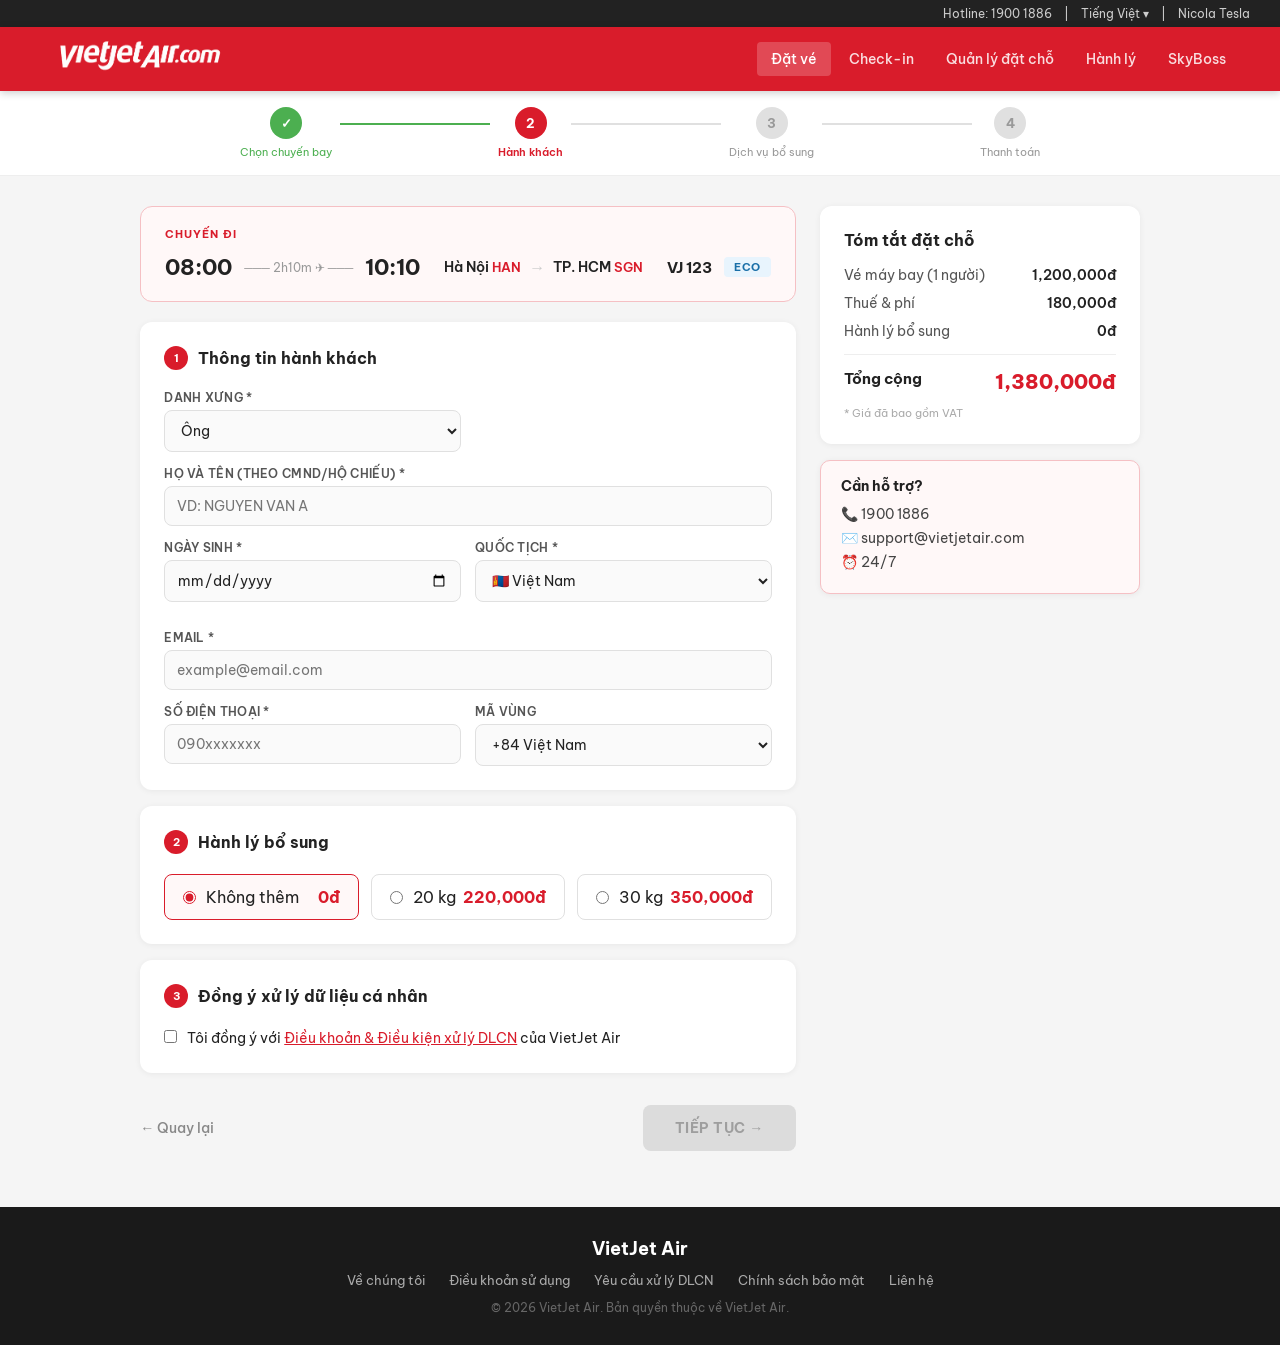
==== commit cfa6451c: "Update index.html" ====
--- a/index.html
+++ b/index.html
@@ -4,47 +4,243 @@
 <head>
   <meta charset="UTF-8">
   <meta name="viewport" content="width=device-width, initial-scale=1.0">
-  <title>VietJet Air - Đặt Vé Máy Bay</title>
   <link rel="icon" type="image/png"
-    href="[data-uri]">
+    href="[data-uri]">
+  <title>VietJet Air - Thông Tin Hành Khách</title>
   <link href="https://fonts.googleapis.com/css2?family=Be+Vietnam+Pro:wght@300;400;500;600;700&display=swap"
     rel="stylesheet">
   <link rel="stylesheet" href="styles.css">
-  <script src="https://demo.datatrust.one/assets/js/cookie-banner.js" data-source="947727/75435419762837332"></script>
-  <script type="text/javascript" async="" src="https://analytics.tiktok.com/i18n/pixel/static/main.MWJkOTJmOWRkMQ.js"
-    data-id="CBH4N1RC77UFDP4PF89G"></script>
-  <script type="text/javascript" async="" src="https://analytics.tiktok.com/i18n/pixel/static/main.MWJkOTJmOWRkMQ.js"
-    data-id="CBH4N1RC77UFDP4PF89G"></script>
+  <style>
+    /* ---- GDPR / Age-gate additions ---- */
+    .gdpr-badge {
+      display: inline-block;
+      background: #003399;
+      color: #fff;
+      font-size: 11px;
+      font-weight: 700;
+      padding: 2px 8px;
+      border-radius: 4px;
+      margin-left: 8px;
+      letter-spacing: .5px;
+      vertical-align: middle;
+    }
+
+    .gdpr-notice {
+      background: #eef2ff;
+      border: 1.5px solid #3b5bdb;
+      border-radius: 8px;
+      padding: 12px 16px;
+      margin-top: 10px;
+      font-size: 13px;
+      color: #1c3a8a;
+      display: none;
+    }
+
+    .gdpr-notice .gdpr-flag {
+      font-size: 20px;
+      margin-right: 8px;
+    }
+
+    /* ── Vùng cảnh báo trẻ em đã đơn giản hóa ── */
+    #parental-block {
+      display: none;
+      margin-top: 15px;
+    }
+
+    .parental-banner {
+      background: #fffbeb;
+      border: 1.5px solid #f59e0b;
+      border-radius: 8px;
+      padding: 16px;
+    }
+
+    .parental-banner h4 {
+      margin: 0 0 8px 0;
+      color: #92400e;
+      font-size: 14px;
+      display: flex;
+      align-items: center;
+      gap: 6px;
+    }
+
+    .parental-banner .age-tag {
+      background: #f59e0b;
+      color: #fff;
+      border-radius: 4px;
+      font-size: 11px;
+      padding: 1px 6px;
+      font-weight: 700;
+    }
+
+    .parental-banner>p {
+      margin: 0 0 12px 0;
+      font-size: 13px;
+      color: #78350f;
+      line-height: 1.4;
+    }
+
+    /* Layout trường thông tin tinh gọn */
+    .guardian-fields {
+      display: grid;
+      grid-template-columns: 1fr 1fr;
+      gap: 8px;
+      margin-bottom: 12px;
+    }
+
+    .guardian-field label {
+      display: block;
+      font-size: 12px;
+      font-weight: 600;
+      color: #374151;
+      margin-bottom: 4px;
+    }
+
+    .guardian-field input,
+    .guardian-field select {
+      width: 100%;
+      padding: 6px 8px;
+      border: 1.5px solid #d1d5db;
+      border-radius: 6px;
+      font-size: 13px;
+      box-sizing: border-box;
+      outline: none;
+      font-family: inherit;
+      background: #fff;
+    }
+
+    .guardian-field input:focus,
+    .guardian-field select:focus {
+      border-color: #f59e0b;
+    }
+
+    /* Checkbox xác nhận tinh gọn */
+    .parental-confirm {
+      display: flex;
+      align-items: flex-start;
+      gap: 8px;
+      margin-bottom: 12px;
+    }
+
+    .parental-confirm input[type=checkbox] {
+      margin-top: 3px;
+      flex-shrink: 0;
+      cursor: pointer;
+    }
+
+    .parental-confirm label {
+      font-size: 12.5px;
+      color: #92400e;
+      line-height: 1.4;
+      cursor: pointer;
+    }
+
+    /* Upload vùng tinh gọn */
+    .parental-upload-zone {
+      border: 1.5px dashed #d1d5db;
+      border-radius: 6px;
+      padding: 10px;
+      text-align: center;
+      cursor: pointer;
+      background: #fff;
+      transition: all .2s;
+      position: relative;
+      margin-top: 4px;
+    }
+
+    .parental-upload-zone:hover {
+      border-color: #f59e0b;
+      background: #fafafa;
+    }
+
+    .parental-upload-zone input[type=file] {
+      position: absolute;
+      inset: 0;
+      opacity: 0;
+      cursor: pointer;
+      width: 100%;
+      height: 100%;
+    }
+
+    .parental-upload-zone .puz-text {
+      font-size: 12.5px;
+      color: #4b5563;
+      font-weight: 600;
+    }
+
+    .parental-upload-zone .puz-hint {
+      font-size: 11px;
+      color: #6b7280;
+      margin-top: 2px;
+    }
+
+    .parental-file-preview {
+      display: none;
+      margin-top: 8px;
+      gap: 6px;
+      flex-wrap: wrap;
+    }
+
+    .parental-file-preview .pf-item {
+      display: flex;
+      align-items: center;
+      gap: 6px;
+      background: #f3f4f6;
+      border-radius: 4px;
+      padding: 4px 8px;
+      font-size: 11.5px;
+      color: #374151;
+    }
+
+    .parental-file-preview .pf-remove {
+      cursor: pointer;
+      color: #dc2626;
+      font-weight: 700;
+      margin-left: 4px;
+    }
+
+    /* GDPR popup additions */
+    .gdpr-popup-badge {
+      display: inline-block;
+      background: #003399;
+      color: #fff;
+      font-size: 10px;
+      font-weight: 700;
+      padding: 1px 7px;
+      border-radius: 4px;
+      margin-left: 6px;
+    }
+
+    .eu-flag-row {
+      display: flex;
+      align-items: center;
+      gap: 8px;
+      font-size: 13px;
+      color: #003399;
+      font-weight: 600;
+      margin-bottom: 10px;
+    }
+  </style>
 </head>
 
 <body>
-  <!-- TOP BAR -->
+
   <div class="topbar">
     <span>Hotline: 1900 1886</span>
     <span>|</span>
-
-    <select id="lang-select" onchange="changeUrlSuffix(this.value)"
-      style="cursor: pointer; border: none; background: transparent; font-size: 13px; font-weight: bold; color: inherit; outline: none; padding: 2px 5px;">
-      <option value="vi" style="color: #333;">VN</option>
-      <option value="en" style="color: #333;">EN</option>
-      <option value="th" style="color: #333;">TH (Thái Lan)</option>
-      <option value="ko" style="color: #333;">KO (Hàn Quốc)</option>
-      <option value="zh-CN" style="color: #333;">ZH-CN (Trung Quốc - Giản thể)</option>
-      <option value="zh-TW" style="color: #333;">ZH-TW (Đài Loan - Phồn thể)</option>
-      <option value="ja" style="color: #333;">JA (Nhật Bản)</option>
-      <option value="ru" style="color: #333;">RU (Nga)</option>
-      <option value="cs" style="color: #333;">CS (Cộng hòa Séc)</option>
-    </select>
-
+    <span>Tiếng Việt ▾</span>
     <span>|</span>
     <span>Nicola Tesla</span>
   </div>
 
-  <!-- HEADER -->
   <header class="header">
     <div class="header-inner">
       <div class="logo">
-        <img style="width: 200px;" src="[data-uri]" alt="VietJet Air Logo" class="logo-img" />
+        <a href="index.html" style="text-decoration:none">
+          <img style="width: 200px;"
+            src="[data-uri]"
+            alt="VietJet Air Logo" class="logo-img" />
+
+        </a>
       </div>
       <nav class="nav">
         <a href="index.html" class="nav-link active">Đặt vé</a>
@@ -56,196 +252,293 @@
     </div>
   </header>
 
-  <!-- HERO -->
-  <section class="hero">
-    <div class="hero-content">
-      <h1>Bay cùng VietJet</h1>
-      <p>Giá vé tốt nhất mỗi ngày</p>
-    </div>
-    <!-- SEARCH BOX -->
-    <div class="search-box">
-      <div class="trip-tabs">
-        <button class="trip-tab active">Một chiều</button>
-        <button class="trip-tab">Khứ hồi</button>
-        <button class="trip-tab">Nhiều chặng</button>
+  <div class="progress-bar">
+    <div class="progress-inner">
+      <div class="progress-step done">
+        <div class="step-circle done">✓</div>
+        <div class="step-label">Chọn chuyến bay</div>
       </div>
-      <div class="search-row">
-        <div class="search-field">
-          <label>Điểm đi</label>
-          <input type="text" value="Hà Nội (HAN)" />
-        </div>
-        <button class="swap-btn">⇄</button>
-        <div class="search-field">
-          <label>Điểm đến</label>
-          <input type="text" value="TP. Hồ Chí Minh (SGN)" />
-        </div>
-        <div class="search-field">
-          <label>Ngày đi</label>
-          <input type="date" value="2026-04-25" />
-        </div>
-        <div class="search-field">
-          <label>Hành khách</label>
-          <input type="text" value="1 Người lớn" />
-        </div>
-        <button class="search-btn" onclick="window.location.href='index.html'">TÌM CHUYẾN BAY</button>
+      <div class="progress-line active"></div>
+      <div class="progress-step active">
+        <div class="step-circle active">2</div>
+        <div class="step-label">Hành khách</div>
+      </div>
+      <div class="progress-line"></div>
+      <div class="progress-step">
+        <div class="step-circle">3</div>
+        <div class="step-label">Dịch vụ bổ sung</div>
+      </div>
+      <div class="progress-line"></div>
+      <div class="progress-step">
+        <div class="step-circle">4</div>
+        <div class="step-label">Thanh toán</div>
       </div>
     </div>
-  </section>
-
-  <!-- FLIGHT RESULTS -->
-  <main class="main">
-    <div class="results-header">
-      <div>
-        <h2>HAN → SGN</h2>
-        <span class="results-date">Thứ Sáu, 25/04/2026 · 2 chuyến bay</span>
-      </div>
-      <div class="sort-bar">
-        <span>Sắp xếp:</span>
-        <button class="sort-btn active">Giờ khởi hành</button>
-        <button class="sort-btn">Giá thấp nhất</button>
-        <button class="sort-btn">Thời gian bay</button>
-      </div>
-    </div>
-
-    <!-- Fare class legend -->
-    <div class="fare-legend">
-      <div class="fare-chip eco">ECO</div>
-      <div class="fare-chip skyboss">SKYBOSS</div>
-      <div class="fare-chip deluxe">DELUXE</div>
-    </div>
-
-    <!-- FLIGHT CARDS -->
-    <div id="flight-list">
-
-      <div class="flight-card" onclick="selectFlight('VJ123')">
-        <div class="flight-airline">
-          <div class="airline-logo">VJ</div>
-          <div>
-            <div class="flight-num">VJ 123</div>
-            <div class="flight-aircraft">Airbus A321</div>
+  </div>
+
+  <main class="main detail-main">
+    <div class="detail-layout">
+
+      <div class="detail-form-col">
+
+        <div class="detail-flight-summary">
+          <div class="summary-route-badge">Chuyến đi</div>
+          <div class="summary-row">
+            <div class="summary-times">
+              <div class="s-time">08:00</div>
+              <div class="s-duration">─── 2h10m ✈ ───</div>
+              <div class="s-time">10:10</div>
+            </div>
+            <div class="summary-cities">
+              <div class="s-city">Hà Nội <span class="s-iata">HAN</span></div>
+              <div class="s-arrow">→</div>
+              <div class="s-city">TP. HCM <span class="s-iata">SGN</span></div>
+            </div>
+            <div class="summary-meta">
+              <div class="s-flight-num" id="flight-display">VJ 123</div>
+              <div class="s-fare-type eco-badge">ECO</div>
+            </div>
           </div>
         </div>
-        <div class="flight-times">
-          <div class="time-block">
-            <div class="time">08:00</div>
-            <div class="airport">HAN</div>
-          </div>
-          <div class="duration-block">
-            <div class="duration-line">
-              <div class="dot"></div>
-              <div class="line"></div>
-              <div class="plane-icon">✈</div>
-              <div class="line"></div>
-              <div class="dot"></div>
-            </div>
-            <div class="duration-label">2 giờ 10 phút · Bay thẳng</div>
-          </div>
-          <div class="time-block">
-            <div class="time">10:10</div>
-            <div class="airport">SGN</div>
+
+        <div class="form-section">
+          <h3 class="form-section-title">
+            <span class="section-num">1</span>
+            Thông tin hành khách
+          </h3>
+          <div class="form-grid">
+            <div class="form-group half">
+              <label>Danh xưng *</label>
+              <select>
+                <option>Ông</option>
+                <option>Bà</option>
+                <option>Cô</option>
+              </select>
+            </div>
+            <div class="form-group full">
+              <label>Họ và tên (theo CMND/Hộ chiếu) *</label>
+              <input type="text" id="inp-fullname" placeholder="VD: NGUYEN VAN A" style="text-transform:uppercase" />
+            </div>
+            <div class="form-group half">
+              <label>Ngày sinh *</label>
+              <input type="date" id="inp-dob" />
+            </div>
+            <div class="form-group half">
+              <label>Quốc tịch *</label>
+              <select id="inp-nationality">
+                <option value="VN">🇲🇳 Việt Nam</option>
+                <optgroup label="── Liên minh Châu Âu (EU) ──">
+                  <option value="AT">🇦🇹 Áo (Austria) — 14 tuổi</option>
+                  <option value="BE">🇧🇪 Bỉ (Belgium) — 13 tuổi</option>
+                  <option value="BG">🇧🇬 Bulgaria — 14 tuổi</option>
+                  <option value="HR">🇭🇷 Croatia — 16 tuổi</option>
+                  <option value="CY">🇨🇾 Cyprus — 14 tuổi</option>
+                  <option value="CZ">🇨🇿 Czechia — 15 tuổi</option>
+                  <option value="DK">🇩🇰 Đan Mạch (Denmark) — 13 tuổi</option>
+                  <option value="EE">🇪🇪 Estonia — 13 tuổi</option>
+                  <option value="FI">🇫🇮 Phần Lan (Finland) — 13 tuổi</option>
+                  <option value="FR">🇫🇷 Pháp (France) — 15 tuổi</option>
+                  <option value="DE">🇩🇪 Đức (Germany) — 16 tuổi</option>
+                  <option value="GR">🇬🇷 Hy Lạp (Greece) — 15 tuổi</option>
+                  <option value="HU">🇭🇺 Hungary — 16 tuổi</option>
+                  <option value="IE">🇮🇪 Ireland — 16 tuổi</option>
+                  <option value="IT">🇮🇹 Ý (Italy) — 14 tuổi</option>
+                  <option value="LV">🇱🇻 Latvia — 13 tuổi</option>
+                  <option value="LT">🇱🇹 Lithuania — 14 tuổi</option>
+                  <option value="LU">🇱🇺 Luxembourg — 16 tuổi</option>
+                  <option value="MT">🇲🇹 Malta — 13 tuổi</option>
+                  <option value="NL">🇳🇱 Hà Lan (Netherlands) — 16 tuổi</option>
+                  <option value="PL">🇵🇱 Ba Lan (Poland) — 16 tuổi</option>
+                  <option value="PT">🇵🇹 Bồ Đào Nha (Portugal) — 13 tuổi</option>
+                  <option value="RO">🇷🇴 Romania — 16 tuổi</option>
+                  <option value="SK">🇸🇰 Slovakia — 16 tuổi</option>
+                  <option value="SI">🇸🇮 Slovenia — 16 tuổi</option>
+                  <option value="ES">🇪🇸 Tây Ban Nha (Spain) — 14 tuổi</option>
+                  <option value="SE">🇸🇪 Thụy Điển (Sweden) — 13 tuổi</option>
+                </optgroup>
+                <optgroup label="── Khác ──">
+                  <option value="GB">🇬🇧 Anh (UK GDPR) — 13 tuổi</option>
+                  <option value="OTHER">🌐 Quốc gia khác</option>
+                </optgroup>
+              </select>
+            </div>
+
+            <div class="form-group full" id="gdpr-notice-wrap">
+              <div class="gdpr-notice" id="gdpr-notice">
+                <span class="gdpr-flag">🇪🇺</span>
+                <strong>Áp dụng GDPR:</strong> Bạn đã chọn quốc tịch thuộc Liên minh Châu Âu.
+                Chính sách bảo vệ dữ liệu cá nhân <strong>General Data Protection Regulation (GDPR)</strong>
+                sẽ được áp dụng. Ngưỡng tuổi đồng ý: <strong id="gdpr-age-text">16 tuổi</strong>.
+              </div>
+            </div>
+
+            <div class="form-group full">
+              <label>Email *</label>
+              <input type="email" id="inp-email" placeholder="example@email.com" />
+            </div>
+            <div class="form-group half">
+              <label>Số điện thoại *</label>
+              <input type="tel" id="inp-phone" placeholder="090xxxxxxx" />
+            </div>
+            <div class="form-group half">
+              <label>Mã vùng</label>
+              <select id="inp-dialcode">
+                <option>+84 Việt Nam</option>
+                <option>+1 Mỹ</option>
+                <option>+44 Anh</option>
+                <option>+49 Đức</option>
+                <option>+33 Pháp</option>
+                <option>+31 Hà Lan</option>
+                <option>+34 Tây Ban Nha</option>
+                <option>+39 Ý</option>
+                <option>+32 Bỉ</option>
+                <option>+43 Áo</option>
+                <option>+48 Ba Lan</option>
+                <option>+46 Thụy Điển</option>
+                <option>+45 Đan Mạch</option>
+                <option>+358 Phần Lan</option>
+                <option>+353 Ireland</option>
+                <option>+30 Hy Lạp</option>
+                <option>+351 Bồ Đào Nha</option>
+                <option>+40 Romania</option>
+                <option>+36 Hungary</option>
+                <option>+420 Czechia</option>
+                <option>+421 Slovakia</option>
+                <option>+386 Slovenia</option>
+                <option>+385 Croatia</option>
+                <option>+357 Cyprus</option>
+                <option>+356 Malta</option>
+                <option>+352 Luxembourg</option>
+                <option>+371 Latvia</option>
+                <option>+370 Lithuania</option>
+                <option>+372 Estonia</option>
+                <option>+359 Bulgaria</option>
+              </select>
+            </div>
+          </div>
+
+          <div id="parental-block">
+            <div class="parental-banner">
+              <h4>⚠️ Cảnh báo bảo vệ dữ liệu cá nhân trẻ em <span class="age-tag" id="age-tag-text">Trẻ em</span></h4>
+              <p id="parental-desc">Theo quy định pháp luật, việc xử lý dữ liệu của trẻ em cần có sự đồng ý của cha/mẹ
+                hoặc người giám hộ hợp pháp.</p>
+
+              <div class="parental-confirm">
+                <input type="checkbox" id="pg-confirm" onchange="updateParentalConfirm()" />
+                <label for="pg-confirm">
+                  Tôi xác nhận là cha/mẹ hoặc người giám hộ hợp pháp và
+                  <strong>đồng ý cho VietJet Air thu thập, xử lý dữ liệu cá nhân của trẻ</strong>
+                  để phục vụ dịch vụ chuyến bay.
+                </label>
+              </div>
+
+              <div style="margin-top:12px;">
+                <button type="button" class="btn-secondary" onclick="openGuardianPopup()">
+                  📎 Cung cấp thông tin & minh chứng (Có thể cung cấp sau tại quầy check in)
+                </button>
+              </div>
+              <div class="parental-file-preview" id="pg-file-preview"></div>
+
+            </div>
           </div>
         </div>
-        <div class="flight-fares">
-          <div class="fare-option eco-fare">
-            <div class="fare-label">ECO</div>
-            <div class="fare-price">1,200,000<span>đ</span></div>
-            <div class="fare-avail">Còn 9 chỗ</div>
-          </div>
-          <div class="fare-option deluxe-fare">
-            <div class="fare-label">DELUXE</div>
-            <div class="fare-price">1,800,000<span>đ</span></div>
-            <div class="fare-avail">Còn 4 chỗ</div>
-          </div>
-          <div class="fare-option skyboss-fare">
-            <div class="fare-label">SKYBOSS</div>
-            <div class="fare-price">3,200,000<span>đ</span></div>
-            <div class="fare-avail">Còn 2 chỗ</div>
+
+        <div class="form-section">
+          <h3 class="form-section-title">
+            <span class="section-num">2</span>
+            Hành lý bổ sung
+          </h3>
+          <div class="baggage-options">
+            <label class="baggage-item">
+              <input type="radio" name="baggage" value="0" checked>
+              <div class="baggage-label">
+                <span>Không thêm</span>
+                <span class="baggage-price">0đ</span>
+              </div>
+            </label>
+            <label class="baggage-item">
+              <input type="radio" name="baggage" value="20kg">
+              <div class="baggage-label">
+                <span>20 kg</span>
+                <span class="baggage-price">220,000đ</span>
+              </div>
+            </label>
+            <label class="baggage-item">
+              <input type="radio" name="baggage" value="30kg">
+              <div class="baggage-label">
+                <span>30 kg</span>
+                <span class="baggage-price">350,000đ</span>
+              </div>
+            </label>
           </div>
         </div>
-        <div class="flight-action">
-          <button class="select-btn" onclick="event.stopPropagation(); selectFlight('VJ123')">CHỌN</button>
+
+        <div class="form-section">
+          <h3 class="form-section-title">
+            <span class="section-num">3</span>
+            Đồng ý xử lý dữ liệu cá nhân
+            <span class="gdpr-badge" id="consent-gdpr-badge" style="display:none">GDPR</span>
+          </h3>
+          <div id="consent-slot" class="consent-box">
+            <div class="consent-item" id="consent-standard">
+              <input type="checkbox" id="c1">
+              <label for="c1">Tôi đồng ý với <a onclick="openPrivacyPopup()">Điều khoản & Điều kiện xử lý
+                  DLCN</a> của VietJet Air</label>
+            </div>
+            <div id="consent-gdpr-extra" style="display:none;margin-top:10px;">
+              <div class="consent-item">
+                <input type="checkbox" id="c2">
+                <label for="c2">Tôi đã đọc và đồng ý với <a onclick="openPrivacyPopup('gdpr')">Chính sách Bảo vệ Dữ liệu
+                    theo GDPR (EU)</a> — bao gồm quyền truy cập, chỉnh sửa, xóa và phản đối xử lý dữ liệu.</label>
+              </div>
+              <div class="consent-item" style="margin-top:8px;">
+                <input type="checkbox" id="c3">
+                <label for="c3">Tôi hiểu rằng dữ liệu cá nhân có thể được chuyển ngoài EU với các biện pháp bảo vệ phù
+                  hợp (Điều 46 GDPR).</label>
+              </div>
+            </div>
+          </div>
+        </div>
+
+        <div class="form-actions">
+          <a href="index.html" class="btn-back">← Quay lại</a>
+          <button class="btn-continue" id="btn-continue" disabled>TIẾP TỤC →</button>
         </div>
       </div>
 
-      <div class="flight-card" onclick="selectFlight('VJ125')">
-        <div class="flight-airline">
-          <div class="airline-logo">VJ</div>
-          <div>
-            <div class="flight-num">VJ 125</div>
-            <div class="flight-aircraft">Airbus A321</div>
-          </div>
+      <div class="detail-price-col">
+        <div class="price-summary-card">
+          <h3>Tóm tắt đặt chỗ</h3>
+          <div class="price-row">
+            <span>Vé máy bay (1 người)</span>
+            <span class="price-amount" id="base-price">1,200,000đ</span>
+          </div>
+          <div class="price-row">
+            <span>Thuế & phí</span>
+            <span class="price-amount">180,000đ</span>
+          </div>
+          <div class="price-row">
+            <span>Hành lý bổ sung</span>
+            <span class="price-amount">0đ</span>
+          </div>
+          <div class="price-divider"></div>
+          <div class="price-row total">
+            <span>Tổng cộng</span>
+            <span class="price-total" id="total-price">1,380,000đ</span>
+          </div>
+          <div class="price-note">* Giá đã bao gồm VAT</div>
         </div>
-        <div class="flight-times">
-          <div class="time-block">
-            <div class="time">14:00</div>
-            <div class="airport">HAN</div>
-          </div>
-          <div class="duration-block">
-            <div class="duration-line">
-              <div class="dot"></div>
-              <div class="line"></div>
-              <div class="plane-icon">✈</div>
-              <div class="line"></div>
-              <div class="dot"></div>
-            </div>
-            <div class="duration-label">2 giờ 10 phút · Bay thẳng</div>
-          </div>
-          <div class="time-block">
-            <div class="time">16:10</div>
-            <div class="airport">SGN</div>
-          </div>
-        </div>
-        <div class="flight-fares">
-          <div class="fare-option eco-fare">
-            <div class="fare-label">ECO</div>
-            <div class="fare-price">1,500,000<span>đ</span></div>
-            <div class="fare-avail">Còn 5 chỗ</div>
-          </div>
-          <div class="fare-option deluxe-fare">
-            <div class="fare-label">DELUXE</div>
-            <div class="fare-price">2,100,000<span>đ</span></div>
-            <div class="fare-avail">Còn 3 chỗ</div>
-          </div>
-          <div class="fare-option skyboss-fare">
-            <div class="fare-label">SKYBOSS</div>
-            <div class="fare-price">3,500,000<span>đ</span></div>
-            <div class="fare-avail">Còn 1 chỗ</div>
-          </div>
-        </div>
-        <div class="flight-action">
-          <button class="select-btn" onclick="event.stopPropagation(); selectFlight('VJ125')">CHỌN</button>
+
+        <div class="contact-card">
+          <h4>Cần hỗ trợ?</h4>
+          <p>📞 1900 1886</p>
+          <p>✉️ support@vietjetair.com</p>
+          <p>⏰ 24/7</p>
         </div>
       </div>
 
     </div>
   </main>
-
-  <!-- PROMO BANNER -->
-  <section class="promo-section">
-    <div class="promo-grid">
-      <div class="promo-card">
-        <div class="promo-icon">🎒</div>
-        <div class="promo-title">Hành lý ký gửi</div>
-        <div class="promo-desc">Mua thêm hành lý với giá ưu đãi khi đặt vé</div>
-      </div>
-      <div class="promo-card">
-        <div class="promo-icon">🍜</div>
-        <div class="promo-title">Suất ăn trên máy bay</div>
-        <div class="promo-desc">Đặt trước suất ăn yêu thích của bạn</div>
-      </div>
-      <div class="promo-card">
-        <div class="promo-icon">🏨</div>
-        <div class="promo-title">Khách sạn & resort</div>
-        <div class="promo-desc">Combo vé máy bay + khách sạn tiết kiệm hơn</div>
-      </div>
-      <div class="promo-card">
-        <div class="promo-icon">🚗</div>
-        <div class="promo-title">Thuê xe du lịch</div>
-        <div class="promo-desc">Di chuyển thuận tiện tại điểm đến</div>
-      </div>
-    </div>
-  </section>
-
 
   <footer class="footer">
     <div class="footer-inner">
@@ -261,427 +554,841 @@
     </div>
   </footer>
 
-  <div id="consent-popup"
-    style="display:none; position:fixed; top:0; left:0; width:100%; height:100%; background:rgba(0,0,0,0.8); z-index:9999; justify-content:center; align-items:center;">
-
-    <div style="background:white; padding:30px; border-radius:12px; width:95%; max-width:1000px; position:relative;">
-
-      <button onclick="confirmConsent()"
-        style="position:absolute; top:15px; right:20px; border:none; background:none; font-size:28px; cursor:pointer; color:#333;">&times;</button>
-
-      <h3 style="margin-bottom: 20px; color: #d91c2b;">Vui lòng cung cấp sự đồng ý</h3>
-
-      <iframe width="100%" height="500"
-        src="https://uat.datatrust.one/consent/839275/4164/edc24216-4164-4141-b7a3-ed800bd3db47" frameborder="0"
-        allow="gyroscope; web-share" allowfullscreen>
-      </iframe>
+  <div id="privacy-popup" class="popup-overlay" style="display:none;" onclick="handleOverlay(event)">
+    <div class="popup-content">
+
+      <div class="popup-header">
+        <div class="popup-header-left">
+          <div class="popup-header-icon" id="popup-icon">🔒</div>
+          <div>
+            <div class="popup-header-title" id="popup-title">Chính sách Bảo vệ Dữ liệu Cá nhân</div>
+            <div class="popup-header-sub" id="popup-sub">Công ty Cổ phần Hàng không Vietjet · vietjetair.com</div>
+          </div>
+        </div>
+        <button class="close-btn" onclick="closePopup()">✕</button>
+      </div>
+
+      <div class="popup-body" id="popup-scroll">
+
+        <div id="policy-vn">
+          <div class="policy-intro">
+            Chính sách này được cụ thể hóa từ <strong>Điều 6.7 Điều Lệ Vận Chuyển</strong> và các quy định pháp luật về
+            bảo vệ dữ liệu cá nhân.
+            Vui lòng đọc kỹ để hiểu rõ các quyền của quý khách và nghĩa vụ Vietjet Air cam kết thực hiện để bảo vệ dữ
+            liệu
+            cá nhân.
+          </div>
+
+          <div class="policy-section" id="s1">
+            <div class="section-title"><span class="section-num">1</span> Diễn giải và Định nghĩa</div>
+            <div class="data-grid">
+              <div class="data-item"><span><strong>Tài khoản:</strong> Tài khoản duy nhất để truy cập dịch vụ Vietjet
+                  Air trên website, ứng dụng.</span></div>
+              <div class="data-item"><span><strong>Công ty:</strong> CTCP Hàng không Vietjet, 302/3 Kim Mã, Ba Đình, Hà
+                  Nội.</span></div>
+              <div class="data-item"><span><strong>Dữ liệu cá nhân:</strong> Thông tin gắn liền hoặc giúp xác định một
+                  cá nhân cụ thể (cơ bản + nhạy cảm).</span></div>
+              <div class="data-item"><span><strong>Cookies:</strong> Tệp dữ liệu nhỏ lưu trên thiết bị để ghi nhận lịch
+                  sử truy cập.</span></div>
+              <div class="data-item"><span><strong>Dịch vụ:</strong> Website, app, Vietjet Skyjoy, vận chuyển hành khách
+                  và các dịch vụ liên kết đối tác.</span></div>
+              <div class="data-item"><span><strong>Dữ liệu sử dụng:</strong> Dữ liệu tự động thu thập khi quý khách
+                  tương tác với Dịch vụ (IP, trình duyệt…).</span></div>
+            </div>
+          </div>
+
+          <div class="policy-section" id="s2">
+            <div class="section-title"><span class="section-num">2</span> Thu thập và Sử dụng Dữ liệu Cá nhân</div>
+            <div class="subsection">
+              <div class="subsection-title">2.1 Các loại dữ liệu được thu thập</div>
+              <div class="data-grid">
+                <div class="data-item"><span>Thông tin định danh: họ tên, ngày sinh, giới tính, quốc tịch, CMND/CCCD/hộ
+                    chiếu</span></div>
+                <div class="data-item"><span>Thông tin sinh trắc học: ảnh chân dung, nhận diện khuôn mặt, vân tay, dữ
+                    liệu VNeID</span></div>
+                <div class="data-item"><span>Thông tin liên lạc: email, số điện thoại, địa chỉ, yêu cầu đặc biệt</span>
+                </div>
+                <div class="data-item"><span>Thông tin thanh toán: thẻ tín dụng/ghi nợ, tên chủ thẻ, số thẻ, CVV</span>
+                </div>
+                <div class="data-item"><span>Thông tin đặt vé: chi tiết chuyến bay, giá vé, hành trình, dịch vụ bổ
+                    sung</span></div>
+                <div class="data-item"><span>Chương trình Skyjoy: số thẻ hội viên, hạng thẻ, dặm thưởng, lịch sử giao
+                    dịch</span></div>
+              </div>
+            </div>
+          </div>
+
+          <div class="policy-section">
+            <div class="section-title"><span class="section-num">3</span> Mục đích Thu thập Dữ liệu</div>
+            <ul class="purpose-list">
+              <li><strong>Thực hiện dịch vụ:</strong> Xuất vé, check-in, xác thực danh tính, thông báo thay đổi lịch bay
+              </li>
+              <li><strong>Xác minh & chống gian lận:</strong> Tích hợp VNeID và Galaxy Pay, xác thực eKYC</li>
+              <li><strong>Tiếp thị (có đồng ý):</strong> Gửi khuyến mãi, ưu đãi giá vé — có thể hủy bất kỳ lúc nào</li>
+            </ul>
+          </div>
+
+          <div class="policy-section">
+            <div class="section-title"><span class="section-num">4</span> Trẻ em</div>
+            <ul class="purpose-list">
+              <li>Dưới 14 tuổi chỉ thu thập dữ liệu với sự đồng ý của cha mẹ/người giám hộ hợp pháp (theo pháp luật Việt
+                Nam).</li>
+            </ul>
+          </div>
+
+          <div class="policy-section" id="s9">
+            <div class="section-title"><span class="section-num">5</span> Liên hệ</div>
+            <div class="contact-card">
+              <div class="contact-row"><span class="contact-label">Tổng đài</span><span
+                  style="color:#d91c2b; font-weight:700;">1900 1886</span></div>
+              <div class="contact-row"><span class="contact-label">Email</span><span
+                  style="color:#d91c2b;">info@vietjetair.com</span></div>
+            </div>
+          </div>
+        </div>
+
+        <div id="policy-gdpr" style="display:none;">
+          <div class="eu-flag-row">🇪🇺 Chính sách bảo vệ dữ liệu theo <strong>GDPR</strong> <span
+              class="gdpr-popup-badge">EU Regulation 2016/679</span></div>
+
+          <div class="policy-intro">
+            Là công dân hoặc cư dân tại Liên minh Châu Âu (EU/EEA), bạn được bảo vệ bởi
+            <strong>Quy định Bảo vệ Dữ liệu Chung (GDPR) — EU 2016/679</strong>.
+            VietJet Air cam kết xử lý dữ liệu của bạn tuân thủ GDPR khi cung cấp dịch vụ cho hành khách EU.
+          </div>
+
+          <div class="policy-section">
+            <div class="section-title"><span class="section-num">1</span> Căn cứ pháp lý xử lý dữ liệu (Điều 6 GDPR)
+            </div>
+            <ul class="purpose-list">
+              <li><strong>Thực hiện hợp đồng (Art. 6.1.b):</strong> Đặt vé, xuất vé, check-in, thay đổi chuyến bay</li>
+              <li><strong>Nghĩa vụ pháp lý (Art. 6.1.c):</strong> Kiểm tra an ninh hàng không, hải quan, thuế</li>
+              <li><strong>Lợi ích hợp pháp (Art. 6.1.f):</strong> Phòng chống gian lận, bảo mật hệ thống</li>
+              <li><strong>Sự đồng ý (Art. 6.1.a):</strong> Tiếp thị, phân tích hành vi, cookies không thiết yếu</li>
+            </ul>
+          </div>
+
+          <div class="policy-section">
+            <div class="section-title"><span class="section-num">2</span> Ngưỡng tuổi đồng ý (Điều 8 GDPR)</div>
+            <div class="data-grid">
+              <div class="data-item"><span><strong>Đức, Pháp, Hà Lan, Croatia, Hungary, Ireland, Luxembourg, Ba Lan,
+                    Romania, Slovakia, Slovenia:</strong> 16 tuổi</span></div>
+              <div class="data-item"><span><strong>Tây Ban Nha, Ý, Cyprus, Lithuania, Bulgaria:</strong> 14 tuổi</span>
+              </div>
+              <div class="data-item"><span><strong>Áo, Czechia:</strong> 14–15 tuổi</span></div>
+              <div class="data-item"><span><strong>Bỉ, Đan Mạch, Estonia, Phần Lan, Latvia, Malta, Bồ Đào Nha, Thụy
+                    Điển:</strong> 13 tuổi</span></div>
+              <div class="data-item"><span><strong>Pháp:</strong> 15 tuổi</span></div>
+              <div class="data-item"><span><strong>Hy Lạp:</strong> 15 tuổi</span></div>
+            </div>
+            <p class="policy-text" style="margin-top:10px;font-size:13px;color:#555;">
+              Dưới ngưỡng tuổi quốc gia, việc xử lý dữ liệu chỉ hợp pháp khi có sự đồng ý của cha mẹ/người giám hộ.
+              VietJet Air thực hiện double opt-in qua email phụ huynh để xác minh.
+            </p>
+          </div>
+
+          <div class="policy-section">
+            <div class="section-title"><span class="section-num">3</span> Quyền của Chủ thể Dữ liệu (Điều 15–22 GDPR)
+            </div>
+            <div class="rights-grid">
+              <div class="right-item">
+                <div class="right-icon">👁️</div>
+                <div>
+                  <div class="right-name">Quyền truy cập (Art.15)</div>
+                  <div class="right-desc">Nhận bản sao dữ liệu đang được xử lý</div>
+                </div>
+              </div>
+              <div class="right-item">
+                <div class="right-icon">✏️</div>
+                <div>
+                  <div class="right-name">Quyền chỉnh sửa (Art.16)</div>
+                  <div class="right-desc">Yêu cầu cập nhật dữ liệu không chính xác</div>
+                </div>
+              </div>
+              <div class="right-item">
+                <div class="right-icon">🗑️</div>
+                <div>
+                  <div class="right-name">Quyền xóa (Art.17)</div>
+                  <div class="right-desc">"Right to be forgotten" — xóa khi không còn cần thiết</div>
+                </div>
+              </div>
+              <div class="right-item">
+                <div class="right-icon">⏸️</div>
+                <div>
+                  <div class="right-name">Quyền hạn chế (Art.18)</div>
+                  <div class="right-desc">Giới hạn xử lý trong khi khiếu nại</div>
+                </div>
+              </div>
+              <div class="right-item">
+                <div class="right-icon">📦</div>
+                <div>
+                  <div class="right-name">Quyền di chuyển (Art.20)</div>
+                  <div class="right-desc">Nhận dữ liệu ở định dạng máy đọc được</div>
+                </div>
+              </div>
+              <div class="right-item">
+                <div class="right-icon">🚫</div>
+                <div>
+                  <div class="right-name">Quyền phản đối (Art.21)</div>
+                  <div class="right-desc">Phản đối tiếp thị trực tiếp hoặc xử lý dựa trên lợi ích hợp pháp</div>
+                </div>
+              </div>
+              <div class="right-item">
+                <div class="right-icon">↩️</div>
+                <div>
+                  <div class="right-name">Rút lại đồng ý (Art.7.3)</div>
+                  <div class="right-desc">Bất kỳ lúc nào, không ảnh hưởng đến xử lý hợp pháp trước đó</div>
+                </div>
+              </div>
+              <div class="right-item">
+                <div class="right-icon">📣</div>
+                <div>
+                  <div class="right-name">Khiếu nại (Art.77)</div>
+                  <div class="right-desc">Gửi đến Cơ quan Bảo vệ Dữ liệu (DPA) tại quốc gia EU của bạn</div>
+                </div>
+              </div>
+            </div>
+          </div>
+
+          <div class="policy-section">
+            <div class="section-title"><span class="section-num">4</span> Chuyển dữ liệu ngoài EU (Điều 46 GDPR)</div>
+            <ul class="purpose-list">
+              <li>Dữ liệu có thể được xử lý tại Việt Nam — một quốc gia ngoài EEA</li>
+              <li>VietJet Air áp dụng các biện pháp bảo vệ phù hợp: Standard Contractual Clauses (SCCs) theo Điều 46.2
+                GDPR</li>
+              <li>Bạn có quyền nhận bản sao các biện pháp bảo vệ này theo yêu cầu</li>
+            </ul>
+          </div>
+
+          <div class="policy-section">
+            <div class="section-title"><span class="section-num">5</span> Liên hệ & DPO</div>
+            <div class="contact-card">
+              <div class="contact-row"><span class="contact-label">Tổng đài</span><span
+                  style="color:#d91c2b; font-weight:700;">1900 1886</span></div>
+              <div class="contact-row"><span class="contact-label">Email GDPR</span><span
+                  style="color:#003399;">dpo@vietjetair.com</span></div>
+              <div class="contact-row"><span class="contact-label">DPA</span><span>Cơ quan bảo vệ dữ liệu tại quốc gia
+                  EU của bạn</span></div>
+            </div>
+          </div>
+        </div>
+
+      </div>
+      <div class="popup-footer">
+        <div class="popup-footer-note" id="popup-footer-note">🔒 Bảo vệ theo Luật bảo vệ Dữ liệu cá nhân Việt Nam</div>
+        <div class="footer-actions">
+          <button class="btn-agree" onclick="closePopup()">Đóng</button>
+        </div>
+      </div>
 
     </div>
   </div>
+
   <script>
-    function selectFlight(id) {
-      // Lưu ID chuyến bay vào sessionStorage rồi chuyển trang
-      sessionStorage.setItem('selectedFlight', id);
-      window.location.href = 'detail.html';
-    }
-
-    // Các phần còn lại vẫn giữ nguyên nếu cần
-    document.querySelectorAll('.trip-tab').forEach(btn => {
-      btn.addEventListener('click', () => {
-        document.querySelectorAll('.trip-tab').forEach(b => b.classList.remove('active'));
-        btn.classList.add('active');
+    // ─── Flight data ───────────────────────────────────────────────────────────
+    const flights = {
+      'VJ123': { num: 'VJ 123', price: '1,200,000đ', total: '1,380,000đ' },
+      'VJ125': { num: 'VJ 125', price: '1,500,000đ', total: '1,680,000đ' }
+    };
+    const id = sessionStorage.getItem('selectedFlight') || 'VJ123';
+    const f = flights[id];
+    if (f) {
+      document.getElementById('flight-display').textContent = f.num;
+      document.getElementById('base-price').textContent = f.price;
+      document.getElementById('total-price').textContent = f.total;
+    }
+
+    // ─── EU country config: {code: minAge} ────────────────────────────────────
+    const EU_COUNTRIES = {
+      AT: 14, BE: 13, BG: 14, HR: 16, CY: 14, CZ: 15,
+      DK: 13, EE: 13, FI: 13, FR: 15, DE: 16, GR: 15,
+      HU: 16, IE: 16, IT: 14, LV: 13, LT: 14, LU: 16,
+      MT: 13, NL: 16, PL: 16, PT: 13, RO: 16, SK: 16,
+      SI: 16, ES: 14, SE: 13,
+      GB: 13  // UK GDPR
+    };
+    const EU_FLAG = { AT: '🇦🇹', BE: '🇧🇪', BG: '🇧🇬', HR: '🇭🇷', CY: '🇨🇾', CZ: '🇨🇿', DK: '🇩🇰', EE: '🇪🇪', FI: '🇫🇮', FR: '🇫🇷', DE: '🇩🇪', GR: '🇬🇷', HU: '🇭🇺', IE: '🇮🇪', IT: '🇮🇹', LV: '🇱🇻', LT: '🇱🇹', LU: '🇱🇺', MT: '🇲🇹', NL: '🇳🇱', PL: '🇵🇱', PT: '🇵🇹', RO: '🇷🇴', SK: '🇸🇰', SI: '🇸🇮', ES: '🇪🇸', SE: '🇸🇪', GB: '🇬🇧' };
+    const VN_MINOR_AGE = 14; // Vietnamese law: under 14 needs parental consent
+
+    // State
+    let isEU = false;
+    let minorAge = 0;
+    let parentVerified = false;
+    function resetParentalForm() {
+      // Reset trạng thái xác thực
+      parentVerified = false;
+
+      // Reset checkbox xác nhận
+      const cb = document.getElementById('pg-confirm');
+      if (cb) cb.checked = false;
+
+      // Reset dữ liệu popup (không bắt buộc)
+      ['pg-name', 'pg-id', 'pg-phone'].forEach(id => {
+        const el = document.getElementById(id);
+        if (el) el.value = '';
       });
+
+      const rel = document.getElementById('pg-relation');
+      if (rel) rel.value = '';
+
+      // Reset file minh chứng
+      parentalFiles = [];
+      const prev = document.getElementById('pg-file-preview');
+      if (prev) {
+        prev.innerHTML = '';
+        prev.style.display = 'none';
+      }
+
+      const fileInput = document.getElementById('pg-file-input');
+      if (fileInput) fileInput.value = '';
+
+      // Đóng popup nếu đang mở
+      const popup = document.getElementById('guardian-popup');
+      if (popup) popup.style.display = 'none';
+      document.body.style.overflow = '';
+    }
+    // ─── Parental inline file upload ──────────────────────────────────────────
+    let parentalFiles = [];
+    function handleParentalFileUpload(input) {
+      const files = Array.from(input.files);
+      const container = document.getElementById('pg-file-preview');
+      files.forEach(file => {
+        if (parentalFiles.length >= 5) { alert('Tối đa 5 file.'); return; }
+        if (file.size > 10 * 1024 * 1024) { alert(`File "${file.name}" vượt quá 10MB.`); return; }
+        parentalFiles.push(file);
+        const item = document.createElement('div');
+        item.className = 'pf-item';
+        item.dataset.name = file.name;
+        const icon = file.type === 'application/pdf' ? '📄' : '🖼️';
+        const shortName = file.name.length > 22 ? file.name.substring(0, 20) + '…' : file.name;
+        item.innerHTML = `${icon} ${shortName} <span class="pf-remove" onclick="removeParentalFile('${file.name}', this)">✕</span>`;
+        container.appendChild(item);
+      });
+      container.style.display = parentalFiles.length > 0 ? 'flex' : 'none';
+      input.value = '';
+    }
+    function removeParentalFile(name, el) {
+      parentalFiles = parentalFiles.filter(f => f.name !== name);
+      el.parentElement.remove();
+      const container = document.getElementById('pg-file-preview');
+      if (container && parentalFiles.length === 0) container.style.display = 'none';
+    }
+
+    // ─── Parental confirm checkbox ─────────────────────────────────────────────
+    document.getElementById('inp-nationality').addEventListener('change', function () {
+
+      const code = this.value;
+      isEU = EU_COUNTRIES.hasOwnProperty(code);
+
+      const notice = document.getElementById('gdpr-notice');
+      const badge = document.getElementById('consent-gdpr-badge');
+      const gdprExtra = document.getElementById('consent-gdpr-extra');
+
+      // Checkbox "Tôi đồng ý với Điều khoản & Điều kiện xử lý DLCN của VietJet"
+      const vietjetConsent =
+        document.getElementById('consent-standard');
+
+      if (isEU) {
+
+        const age = EU_COUNTRIES[code];
+
+        notice.style.display = 'flex';
+        notice.style.alignItems = 'flex-start';
+
+        document.getElementById('gdpr-age-text').textContent =
+          age + ' tuổi';
+
+        badge.style.display = 'inline-block';
+        gdprExtra.style.display = 'block';
+
+        // Ẩn consent VietJet
+        vietjetConsent.style.display = 'none';
+
+        // bỏ tick nếu trước đó đã tick
+        const c1 = document.getElementById('c1');
+        if (c1) c1.checked = false;
+
+      } else {
+
+        notice.style.display = 'none';
+        badge.style.display = 'none';
+        gdprExtra.style.display = 'none';
+
+        // Hiện consent VietJet
+        vietjetConsent.style.display = 'block';
+      }
+
+      checkAgeGate();
     });
 
-    document.querySelectorAll('.sort-btn').forEach(btn => {
-      btn.addEventListener('click', () => {
-        document.querySelectorAll('.sort-btn').forEach(b => b.classList.remove('active'));
-        btn.classList.add('active');
+    // ─── DOB change handler ────────────────────────────────────────────────────
+    document.getElementById('inp-dob').addEventListener('change', checkAgeGate);
+
+    function getAge(dob) {
+      if (!dob) return null;
+      const today = new Date();
+      const birth = new Date(dob);
+      let age = today.getFullYear() - birth.getFullYear();
+      const m = today.getMonth() - birth.getMonth();
+      if (m < 0 || (m === 0 && today.getDate() < birth.getDate())) age--;
+      return age;
+    }
+
+    function checkAgeGate() {
+      const dob = document.getElementById('inp-dob').value;
+      const code = document.getElementById('inp-nationality').value;
+      const age = getAge(dob);
+      if (age === null) {
+        document.getElementById('parental-block').style.display = 'none';
+        return;
+      }
+
+      let threshold;
+      if (EU_COUNTRIES.hasOwnProperty(code)) {
+        threshold = EU_COUNTRIES[code];
+      } else {
+        threshold = VN_MINOR_AGE;
+      }
+
+      const isMinor = age < threshold;
+      const parentBlock = document.getElementById('parental-block');
+
+      if (isMinor) {
+        parentBlock.style.display = 'block';
+        document.getElementById('age-tag-text').textContent = 'Dưới ' + threshold + ' tuổi (' + age + ' tuổi)';
+
+        if (EU_COUNTRIES.hasOwnProperty(code)) {
+          document.getElementById('parental-desc').innerHTML =
+            'Theo quy định <strong>GDPR Điều 8</strong>, hành khách dưới <strong>' + threshold + ' tuổi</strong> tại quốc gia này cần có ' +
+            '<strong>sự đồng ý của cha/mẹ hoặc người giám hộ hợp pháp</strong> trước khi xử lý dữ liệu cá nhân.';
+        } else {
+          document.getElementById('parental-desc').innerHTML =
+            'Theo pháp luật Việt Nam, hành khách dưới <strong>' + threshold + ' tuổi</strong> cần có ' +
+            '<strong>sự đồng ý của cha/mẹ hoặc người giám hộ hợp pháp</strong> trước khi xử lý dữ liệu cá nhân.';
+        }
+        parentVerified = false;
+        updateParentalConfirm();
+      } else {
+        parentBlock.style.display = 'none';
+        // reset verify state if shown before
+        resetParentalForm();
+      }
+
+      updateContinueBtn();
+    }
+
+    // ─── Consent checkbox logic ────────────────────────────────────────────────
+    // 1. Hàm kiểm tra điều kiện và kích hoạt/vô hiệu hóa nút TIẾP TỤC
+    // ====== ĐỊNH NGHĨA HÀM XÁC THỰC NGƯỜI GIÁM HỘ (BỊ THIẾU) ======
+    function updateParentalConfirm() {
+      const pgConfirm = document.getElementById('pg-confirm');
+      parentVerified = pgConfirm ? pgConfirm.checked : false;
+      updateContinueBtn();
+    }
+    // ====== HÀM KIỂM TRA ĐIỀU KIỆN ĐỂ MỞ KHÓA NÚT TIẾP TỤC ======
+    function updateContinueBtn() {
+      const c1El = document.getElementById('c1');
+      const c2El = document.getElementById('c2');
+      const c3El = document.getElementById('c3');
+
+      const gdprExtra = document.getElementById('consent-gdpr-extra');
+      // Kiểm tra xem vùng GDPR có đang hiển thị thực tế hay không
+      const gdprRequired = gdprExtra && gdprExtra.style.display !== 'none';
+
+      // Điều kiện Đồng ý Điều khoản (Consent OK): 
+      // Nếu là EU/GDPR -> bắt buộc tích cả c2 và c3. Nếu không -> bắt buộc tích c1.
+      const consentOK = gdprRequired
+        ? (c2El && c2El.checked && c3El && c3El.checked)
+        : (c1El && c1El.checked);
+
+      // Điều kiện Người giám hộ (Parental OK):
+      const parentBlock = document.getElementById('parental-block');
+      const parentRequired = parentBlock && parentBlock.style.display !== 'none';
+      const parentOK = parentRequired ? parentVerified : true;
+
+      // Cập nhật trạng thái disabled của nút Tiếp tục
+      const btnContinue = document.getElementById('btn-continue');
+      if (btnContinue) {
+        btnContinue.disabled = !(consentOK && parentOK);
+      }
+    }
+
+    // ====== LẮNG NGHE SỰ KIỆN KHI TOÀN BỘ TRANG ĐÃ TẢI XONG ======
+    document.addEventListener('DOMContentLoaded', () => {
+      // Gắn sự kiện change cho các checkbox điều khoản dữ liệu cá nhân
+      ['c1', 'c2', 'c3'].forEach(id => {
+        const el = document.getElementById(id);
+        if (el) el.addEventListener('change', updateContinueBtn);
       });
+
+      // Gắn bộ lắng nghe bổ sung cho sự kiện đổi Quốc tịch để reset trạng thái checkbox cũ
+      const nationalityEl = document.getElementById('inp-nationality');
+      if (nationalityEl) {
+        nationalityEl.addEventListener('change', () => {
+          const c1El = document.getElementById('c1');
+          const c2El = document.getElementById('c2');
+          const c3El = document.getElementById('c3');
+
+          // Reset toàn bộ checkbox về false khi đổi quốc gia để tránh lưu trạng thái cũ làm sai logic
+          if (c1El) c1El.checked = false;
+          if (c2El) c2El.checked = false;
+          if (c3El) c3El.checked = false;
+
+          updateContinueBtn();
+        });
+      }
+
+      // Chạy kiểm tra lần đầu tiên phòng trường hợp trình duyệt tự động điền sẵn (Autofill)
+      updateContinueBtn();
     });
+
+    // ─── Privacy popup ─────────────────────────────────────────────────────────
+    function openPrivacyPopup(mode) {
+      const isGDPR = (mode === 'gdpr') || isEU;
+      document.getElementById('policy-vn').style.display = isGDPR ? 'none' : 'block';
+      document.getElementById('policy-gdpr').style.display = isGDPR ? 'block' : 'none';
+
+      if (isGDPR) {
+        document.getElementById('popup-title').innerHTML = 'Chính sách Bảo vệ Dữ liệu — GDPR <span class="gdpr-popup-badge">EU 2016/679</span>';
+        document.getElementById('popup-sub').textContent = 'VietJet Air · Áp dụng cho hành khách EU/EEA';
+        document.getElementById('popup-footer-note').textContent = '🇲🇳 Bảo vệ theo GDPR — EU Regulation 2016/679';
+        document.getElementById('popup-icon').textContent = '🇲🇳';
+      } else {
+        document.getElementById('popup-title').textContent = 'Chính sách Bảo vệ Dữ liệu Cá nhân';
+        document.getElementById('popup-sub').textContent = 'Công ty Cổ phần Hàng không Vietjet · vietjetair.com';
+        document.getElementById('popup-footer-note').textContent = '🔒 Bảo vệ theo Luật bảo vệ Dữ liệu cá nhân Việt Nam';
+        document.getElementById('popup-icon').textContent = '🔒';
+      }
+
+      document.getElementById('privacy-popup').style.display = 'flex';
+      document.body.style.overflow = 'hidden';
+    }
+
+    function closePopup() {
+      document.getElementById('privacy-popup').style.display = 'none';
+      document.body.style.overflow = '';
+    }
+
+    function handleOverlay(e) {
+      if (e.target === document.getElementById('privacy-popup')) closePopup();
+    }
+
+    document.addEventListener('keydown', e => { if (e.key === 'Escape') closePopup(); });
+
+    // ─── Continue button ───────────────────────────────────────────────────────
+    document.getElementById('btn-continue').addEventListener('click', async function () {
+      if (this.disabled) return;
+
+      const fullName = document.getElementById('inp-fullname').value.trim().replace(/\s+/g, ' ').toUpperCase();
+      const email = document.getElementById('inp-email').value;
+      const phone = document.getElementById('inp-phone').value;
+
+
+      if (!fullName || !email || !phone) {
+        alert('Vui lòng điền đầy đủ thông tin hành khách.');
+        return;
+      }
+
+      const bookingSummary = { passengerName: fullName, passengerEmail: email, passengerPhone: phone };
+      sessionStorage.setItem('bookingSummary', JSON.stringify(bookingSummary));
+
+      this.textContent = 'ĐANG XỬ LÝ...';
+      this.disabled = true;
+
+      const TOKEN = 'eyJraWQiOiIxLWNlOWM2ZDg0LTUzNmMtNGI3ZC1hNGRhLTAyYmM0NGE5MWQxYyIsImFsZyI6IlJTNTEyIiwidHlwIjoiSldUIn0.[base64].ZvTAHXDypWDbkuxdeibGwmFBlHVY5f-XuwxlUfExLIoQIVC7-MUOtKppw8RslNYYNJhct_tk5kJGQ-2MIGVAFdi-s7AhDKZBg0XrVbr7hAns44mfqxabVEX9qDX9_b27Rwvla-2qt4h-oSBkJMAsN6HKxW3QV3LUzNGhdYgkh2Q';
+      const BASE_URL = 'https://apis-demo.datatrust.one/72902081959947727';
+      const sourceId = Date.now();
+
+      try {
+        const customerRes = await fetch(`${BASE_URL}/integration/individual-customers`, {
+          method: 'POST',
+          headers: { 'Content-Type': 'application/json', Authorization: TOKEN },
+          body: JSON.stringify([{
+            "address": "",
+            "province": "",
+            "district": "",
+            "name": fullName,
+            "phone_number": phone,
+            "source_id": sourceId,
+            "wards": "",
+            "customer_code": sourceId,
+            "identity": "",
+            "services": [
+              {
+                "service_source_id": "75998369709814782",
+                "customer_type": "VIP2",
+                "status": 1,
+                "start_time": 20260515
+              }
+            ],
+            "email": email
+          }])
+        });
+        const customerData = await customerRes.json();
+        if (!customerRes.ok) throw new Error('Tạo khách hàng thất bại');
+
+        const subId =
+          customerData?.data?.id ||
+          customerData?.id ||
+          sourceId;
+
+        const isMinor =
+          document.getElementById('parental-block').style.display !== 'none';
+
+        const guardianName =
+          document.getElementById('pg-name')?.value.trim().toUpperCase() || '';
+
+        const guardianPhone =
+          document.getElementById('pg-phone')?.value.trim() || '';
+
+        const guardianCid =
+          document.getElementById('pg-id')?.value.trim() || '';
+
+        const guardianRelation =
+          document.getElementById('pg-relation')?.value || '';
+
+        const isEU = EU_COUNTRIES.hasOwnProperty(document.getElementById('inp-nationality').value);
+
+        const submitter = isMinor
+          ? {
+            name: guardianName || fullName,
+            dob: "",
+            role: "guardian",
+            role_name: guardianRelation || "Người giám hộ",
+            email: email,
+            phone: guardianPhone,
+            cid: guardianCid,
+            company: "",
+            tax_code: ""
+          }
+          : {
+            name: fullName,
+            dob: "",
+            role: "self",
+            role_name: "Tự thực hiện",
+            email: email,
+            phone: phone,
+            cid: "",
+            company: "",
+            tax_code: ""
+          };
+
+        const consentId = `CONSENT${Date.now()}`;
+
+        const payload = {
+          campaign: {
+            name: "Lấy sự đồng ý sử dụng dữ liệu khách hàng",
+            camp_id: isEU ? "00ffa032-c02b-40c9-ae28-f6e5a72e15f2" : "4d8d235b-b1a8-4591-85b1-17aef7cf6fd0",
+            type: "service",
+            method: "api_sync"
+          },
+
+          source: {
+            sys_name: "Air Booking Web",
+            sys_code: "AIR_BOOKING_WEB",
+            channel: "web_app",
+            col_type: "processor_third_party",
+            col_name: "VietJet Air"
+          },
+
+          datas: [
+            {
+              consent_id: consentId,
+
+              sub_id: String(subId),
+              sub_name: fullName,
+              sub_dob: "",
+              sub_phone: phone,
+              sub_email: email,
+              sub_cid: "",
+
+              status: "agree_all",
+              scope: "partial_purposes",
+
+              // Version consent đang sử dụng
+              version_id: "",
+
+              create_at: Date.now() - 30000,
+
+              purposes: [
+                {
+                  purpose_id: "81064919291849168",
+                  status: "agreed"
+                },
+                {
+                  purpose_id: "81064919291825362",
+                  status: "agreed"
+                },
+                {
+                  purpose_id: "81064919291747518",
+                  status: "agreed"
+                }
+              ],
+
+              policy: {
+                nation: isEU ? "eu" : "vn",
+                ver: "v3.2",
+                pol_name: isEU ? "Chính sách Bảo vệ Dữ liệu — GDPR" : "Chính sách Bảo vệ Dữ liệu Cá nhân",
+                url: isEU
+                  ? "https://gdpr-info.eu/"
+                  : "https://www.vietjetair.com/vi/pages/chinh-sach-ve-quyen-rieng-tu-1702461524009"
+              },
+
+              channel_context: {
+                int_type: "checkbox_select",
+                scr_code: "BOOKING",
+                screen_vi: "Đặt vé máy bay",
+                screen_en: "Flight Booking",
+                comp_type: "modal",
+                text: "Bằng việc bấm nút Xác nhận là bạn đã đồng ý cho chúng tôi thu thập và xử lý dữ liệu cá nhân.",
+                method: "ui_interaction",
+                action: "Tôi đồng ý",
+                cap_point: ""
+              },
+
+              submitter: isMinor
+                ? {
+                  name: guardianName || fullName,
+                  dob: "",                    // YYYYMMDD nếu có
+                  role: "guardian",
+                  role_name: guardianRelation || "Người giám hộ",
+                  email: email,
+                  phone: guardianPhone,
+                  cid: guardianCid,
+                  company: "",
+                  tax_code: ""
+                }
+                : {
+                  name: fullName,
+                  dob: "",                    // YYYYMMDD nếu có
+                  role: "self",
+                  role_name: "Tự thực hiện",
+                  email: email,
+                  phone: phone,
+                  cid: "",
+                  company: "",
+                  tax_code: ""
+                },
+
+              device: {
+                type: /Mobi|Android|iPhone|iPad/i.test(navigator.userAgent)
+                  ? "mobile"
+                  : "desktop",
+                ip: "",
+                browser: navigator.userAgent,
+                os: navigator.platform
+              }
+            }
+          ]
+        };
+
+        const formData = new FormData();
+        formData.append("payload", JSON.stringify(payload));
+
+        const fileInput = document.getElementById("pg-file-input");
+
+        if (fileInput.files.length > 0) {
+          // Tên field phải đúng bằng consent_id
+          formData.append(consentId, fileInput.files[0]);
+        }
+
+        const consentRes = await fetch(`${BASE_URL}/integration/consent`, {
+          method: "POST",
+          headers: {
+            Authorization: TOKEN
+          },
+          body: formData
+        });
+
+        const consentText = await consentRes.text();
+
+        if (!consentRes.ok) {
+          console.error(consentText);
+          throw new Error("Gửi consent thất bại");
+        }
+
+        console.log("✅ Consent success:", consentText);
+        window.location.href = 'success.html';
+
+      } catch (error) {
+        console.error('❌ Flow error:', error);
+        alert('Có lỗi xảy ra. Vui lòng thử lại.');
+        this.textContent = 'TIẾP TỤC →';
+        this.disabled = false;
+      }
+    });
+    function openGuardianPopup() {
+      document.getElementById('guardian-popup').style.display = 'flex';
+      document.body.style.overflow = 'hidden';
+    }
+
+    function closeGuardianPopup() {
+      document.getElementById('guardian-popup').style.display = 'none';
+      document.body.style.overflow = '';
+    }
+
+    function closeGuardianOverlay(e) {
+      if (e.target === document.getElementById('guardian-popup')) {
+        closeGuardianPopup();
+      }
+    }
   </script>
 
-  <script>
-  // Khai báo hàm chuẩn cú pháp truyền thống (Được tự động Hoisting để né lỗi crash hệ thống)
-  function changeUrlSuffix(langCode) {
-    let currentPath = window.location.pathname;
-
-    // Loại bỏ dấu gạch chéo ở cuối nếu có (để xử lý đồng nhất)
-    if (currentPath.endsWith('/')) {
-      currentPath = currentPath.slice(0, -1);
-    }
-
-    let newPath = '';
-
-    // Sử dụng chuỗi if else tường minh và tự động tính độ dài để cắt đuôi chính xác
-    if (currentPath.endsWith('/vi')) {
-      newPath = currentPath.slice(0, -3) + '/' + langCode;
-    } else if (currentPath.endsWith('/en')) {
-      newPath = currentPath.slice(0, -3) + '/' + langCode;
-    } else if (currentPath.endsWith('/th')) {
-      newPath = currentPath.slice(0, -3) + '/' + langCode;
-    } else if (currentPath.endsWith('/ko')) {
-      newPath = currentPath.slice(0, -3) + '/' + langCode;
-    } else if (currentPath.endsWith('/zh-CN')) {
-      newPath = currentPath.slice(0, -6) + '/' + langCode; // zh-CN có 5 ký tự nên lùi 6 bước (tính cả dấu /)
-    } else if (currentPath.endsWith('/zh-TW')) {
-      newPath = currentPath.slice(0, -6) + '/' + langCode; // zh-TW có 5 ký tự nên lùi 6 bước (tính cả dấu /)
-    } else if (currentPath.endsWith('/ja')) {
-      newPath = currentPath.slice(0, -3) + '/' + langCode;
-    } else if (currentPath.endsWith('/ru')) {
-      newPath = currentPath.slice(0, -3) + '/' + langCode;
-    } else if (currentPath.endsWith('/cs')) {
-      newPath = currentPath.slice(0, -3) + '/' + langCode;
-    } else {
-      // Nếu chưa có hậu tố ngôn ngữ nào, giữ nguyên URL cũ và nối thêm vào cuối
-      newPath = currentPath + '/' + langCode + '/';
-    }
-
-    // Bảo toàn các tham số query (?search=...) và hash (#section) nếu có
-    const finalUrl = newPath + window.location.search + window.location.hash;
-
-    // Thay đổi URL trên thanh địa chỉ mà không reload trang
-    window.history.pushState({ lang: langCode }, '', finalUrl);
-
-    console.log("URL mới đã được cập nhật thành: " + finalUrl);
-  }
-
-  // Đồng bộ trạng thái hiển thị của thẻ select khi vừa tải trang bằng if else
-  document.addEventListener("DOMContentLoaded", function () {
-    const currentPath = window.location.pathname;
-    const langSelect = document.getElementById('lang-select');
-    if (!langSelect) return;
-
-    if (currentPath.endsWith('/en') || currentPath.endsWith('/en/')) {
-      langSelect.value = 'en';
-    } else if (currentPath.endsWith('/th') || currentPath.endsWith('/th/')) {
-      langSelect.value = 'th';
-    } else if (currentPath.endsWith('/ko') || currentPath.endsWith('/ko/')) {
-      langSelect.value = 'ko';
-    } else if (currentPath.endsWith('/zh-CN') || currentPath.endsWith('/zh-CN/')) {
-      langSelect.value = 'zh-CN';
-    } else if (currentPath.endsWith('/zh-TW') || currentPath.endsWith('/zh-TW/')) {
-      langSelect.value = 'zh-TW';
-    } else if (currentPath.endsWith('/ja') || currentPath.endsWith('/ja/')) {
-      langSelect.value = 'ja';
-    } else if (currentPath.endsWith('/ru') || currentPath.endsWith('/ru/')) {
-      langSelect.value = 'ru';
-    } else if (currentPath.endsWith('/cs') || currentPath.endsWith('/cs/')) {
-      langSelect.value = 'cs';
-    } else {
-      langSelect.value = 'vi'; // Mặc định hiển thị VN nếu không trùng hậu tố nào
-    }
-  });
-</script>
-
-  <script>let engage; const s = document.createElement("script"); s.type = "text/javascript", s.async = !0, s.src = "https://d1mj578wat5n4o.cloudfront.net/sitecore-engage-v.1.4.3.min.js"; const x = document.querySelector("script"); x.parentNode.insertBefore(s, x), s.addEventListener("load", async () => { const e = { clientKey: "0f7b0f161cf71bc57417718403edd042", targetURL: "https://api-engage-ap.sitecorecloud.io", pointOfSale: "default", cookieDomain: "vietjetair.com", cookieExpiryDays: 365, forceServerCookieMode: !1, includeUTMParameters: !0, webPersonalization: !0 }; window.location.pathname.split("/")[1] ? (console.log("REACT_APP_ACCESS_KEY_SITE_COTE_SC"), window.engage = await window.Engage.init(e)) : setTimeout(async () => { console.log("REACT_APP_ACCESS_KEY_SITE_COTE_SC"), window.engage = await window.Engage.init(e) }, 5e3) })</script>
-  <script src="//static.accesstrade.vn/js/trackingtag/tracking.min.js"></script>
-  <script type="text/javascript" id="" charset="">try {
-      var sid = "", tracking_id = google_tag_manager["rm"]["1212621"](4), url = "https://www.google-analytics.com/g/collect?v\x3d2\x26tid\x3d" + tracking_id + "\x26gtm\x3d2oe5b0\x26_z\x3dccd.tbB\x26cid\x3d" + google_tag_manager["rm"]["1212621"](5) + "\x26ul\x3d" + navigator.language.toLowerCase() + "\x26sr\x3d" + window.screen.width + "x" + window.screen.height + "\x26sid\x3d" + sid + "\x26sct\x3d1\x26seg\x3d1\x26dl\x3d" + encodeURIComponent(document.location.href) + "\x26dt\x3d" + encodeURI(document.title) + "\x26_s\x3d1\x26dr\x3d" + encodeURIComponent(google_tag_manager["rm"]["1212621"](6));
-      fetch(url, { method: "POST", body: "en\x3dpage_view" })
-    } catch (a) { console.log("LT page_view_ga4 err:", a.message) };</script>
-  <script type="text/javascript" id=""
-    charset="">var readFromStorage = function (a) { if (window.Storage) return window.localStorage.getItem(a); var b = "; " + document.cookie; a = b.split("; " + a + "\x3d"); if (2 === a.length) return a.pop().split(";").shift() }, writeToStorage = function (a, b, d) { if (window.Storage) window.localStorage.setItem(a, b); else { var c = new Date; c.setDate(c.getDate() + d); document.cookie = a + "\x3d" + b + ";expires\x3d" + c.toUTCString() } };
-      readFromStorage("dlv_recaptcha_score") && (window.dataLayer.push({ dlv_recaptcha_score: readFromStorage("dlv_recaptcha_score") }), window.dataLayer.push({ dlv_recaptcha_answer: readFromStorage("dlv_recaptcha_answer") }));</script>
-  <script type="text/javascript" id=""
-    charset="">!function (b, e, f, g, a, c, d) { b.fbq || (a = b.fbq = function () { a.callMethod ? a.callMethod.apply(a, arguments) : a.queue.push(arguments) }, b._fbq || (b._fbq = a), a.push = a, a.loaded = !0, a.version = "2.0", a.queue = [], c = e.createElement(f), c.async = !0, c.src = g, d = e.getElementsByTagName(f)[0], d.parentNode.insertBefore(c, d)) }(window, document, "script", "https://connect.facebook.net/en_US/fbevents.js"); fbq("init", "862798783834670"); fbq("track", "PageView");</script>
-  <script type="text/javascript" id=""
-    charset="">!function (b, e, f, g, a, c, d) { b.fbq || (a = b.fbq = function () { a.callMethod ? a.callMethod.apply(a, arguments) : a.queue.push(arguments) }, b._fbq || (b._fbq = a), a.push = a, a.loaded = !0, a.version = "2.0", a.queue = [], c = e.createElement(f), c.async = !0, c.src = g, d = e.getElementsByTagName(f)[0], d.parentNode.insertBefore(c, d)) }(window, document, "script", "https://connect.facebook.net/en_US/fbevents.js"); fbq("init", "788394572333932"); fbq("set", "agent", "tmgoogletagmanager", "788394572333932"); fbq("track", "PageView");</script>
-  <script type="text/javascript" id=""
-    charset="">!function (b, e, f, g, a, c, d) { b.fbq || (a = b.fbq = function () { a.callMethod ? a.callMethod.apply(a, arguments) : a.queue.push(arguments) }, b._fbq || (b._fbq = a), a.push = a, a.loaded = !0, a.version = "2.0", a.queue = [], c = e.createElement(f), c.async = !0, c.src = g, d = e.getElementsByTagName(f)[0], d.parentNode.insertBefore(c, d)) }(window, document, "script", "https://connect.facebook.net/en_US/fbevents.js"); fbq("init", "2162765657378831"); fbq("set", "agent", "tmgoogletagmanager", "2162765657378831"); fbq("track", "PageView");</script>
-  <script type="text/javascript" id="" charset="">!function (d, g, e) {
-      d.TiktokAnalyticsObject = e; var a = d[e] = d[e] || []; a.methods = "page track identify instances debug on off once ready alias group enableCookie disableCookie".split(" "); a.setAndDefer = function (b, c) { b[c] = function () { b.push([c].concat(Array.prototype.slice.call(arguments, 0))) } }; for (d = 0; d < a.methods.length; d++)a.setAndDefer(a, a.methods[d]); a.instance = function (b) { b = a._i[b] || []; for (var c = 0; c < a.methods.length; c++)a.setAndDefer(b, a.methods[c]); return b }; a.load = function (b, c) {
-        var f = "https://analytics.tiktok.com/i18n/pixel/events.js";
-        a._i = a._i || {}; a._i[b] = []; a._i[b]._u = f; a._t = a._t || {}; a._t[b] = +new Date; a._o = a._o || {}; a._o[b] = c || {}; c = document.createElement("script"); c.type = "text/javascript"; c.async = !0; c.src = f + "?sdkid\x3d" + b + "\x26lib\x3d" + e; b = document.getElementsByTagName("script")[0]; b.parentNode.insertBefore(c, b)
-      }; a.load("CBH4N1RC77UFDP4PF89G"); a.page()
-    }(window, document, "ttq");</script>
-
-  <script type="text/javascript" id=""
-    charset="">!function (b, e, f, g, a, c, d) { b.fbq || (a = b.fbq = function () { a.callMethod ? a.callMethod.apply(a, arguments) : a.queue.push(arguments) }, b._fbq || (b._fbq = a), a.push = a, a.loaded = !0, a.version = "2.0", a.queue = [], c = e.createElement(f), c.async = !0, c.src = g, d = e.getElementsByTagName(f)[0], d.parentNode.insertBefore(c, d)) }(window, document, "script", "https://connect.facebook.net/en_US/fbevents.js"); fbq("init", "1950505115255290"); fbq("set", "agent", "tmgoogletagmanager", "1950505115255290"); fbq("track", "PageView");</script>
-  <script type="text/javascript" id=""
-    charset="">!function (b, e, f, g, a, c, d) { b.fbq || (a = b.fbq = function () { a.callMethod ? a.callMethod.apply(a, arguments) : a.queue.push(arguments) }, b._fbq || (b._fbq = a), a.push = a, a.loaded = !0, a.version = "2.0", a.queue = [], c = e.createElement(f), c.async = !0, c.src = g, d = e.getElementsByTagName(f)[0], d.parentNode.insertBefore(c, d)) }(window, document, "script", "https://connect.facebook.net/en_US/fbevents.js"); fbq("init", "1091900814346451"); fbq("track", "PageView");</script>
-  <script type="text/javascript" id=""
-    charset="">!function (b, e, f, g, a, c, d) { b.fbq || (a = b.fbq = function () { a.callMethod ? a.callMethod.apply(a, arguments) : a.queue.push(arguments) }, b._fbq || (b._fbq = a), a.push = a, a.loaded = !0, a.version = "2.0", a.queue = [], c = e.createElement(f), c.async = !0, c.src = g, d = e.getElementsByTagName(f)[0], d.parentNode.insertBefore(c, d)) }(window, document, "script", "https://connect.facebook.net/en_US/fbevents.js"); fbq("init", "932609424539948"); fbq("track", "PageView");</script>
-  <script type="text/javascript" id=""
-    charset="">!function (b, e, f, g, a, c, d) { b.fbq || (a = b.fbq = function () { a.callMethod ? a.callMethod.apply(a, arguments) : a.queue.push(arguments) }, b._fbq || (b._fbq = a), a.push = a, a.loaded = !0, a.version = "2.0", a.queue = [], c = e.createElement(f), c.async = !0, c.src = g, d = e.getElementsByTagName(f)[0], d.parentNode.insertBefore(c, d)) }(window, document, "script", "https://connect.facebook.net/en_US/fbevents.js"); fbq("init", "179719289257407"); fbq("set", "agent", "tmgoogletagmanager", "179719289257407"); fbq("track", "PageView");</script>
-  <script type="text/javascript" id=""
-    charset="">!function (b, e, f, g, a, c, d) { b.fbq || (a = b.fbq = function () { a.callMethod ? a.callMethod.apply(a, arguments) : a.queue.push(arguments) }, b._fbq || (b._fbq = a), a.push = a, a.loaded = !0, a.version = "2.0", a.queue = [], c = e.createElement(f), c.async = !0, c.src = g, d = e.getElementsByTagName(f)[0], d.parentNode.insertBefore(c, d)) }(window, document, "script", "https://connect.facebook.net/en_US/fbevents.js"); fbq("init", "696995502539261"); fbq("set", "agent", "tmgoogletagmanager", "696995502539261"); fbq("track", "PageView");</script>
-  <script type="text/javascript" id=""
-    charset="">!function (b, e, f, g, a, c, d) { b.fbq || (a = b.fbq = function () { a.callMethod ? a.callMethod.apply(a, arguments) : a.queue.push(arguments) }, b._fbq || (b._fbq = a), a.push = a, a.loaded = !0, a.version = "2.0", a.queue = [], c = e.createElement(f), c.async = !0, c.src = g, d = e.getElementsByTagName(f)[0], d.parentNode.insertBefore(c, d)) }(window, document, "script", "https://connect.facebook.net/en_US/fbevents.js"); fbq("init", "134390557281395"); fbq("set", "agent", "tmgoogletagmanager", "134390557281395"); fbq("track", "PageView");</script>
-  <script type="text/javascript" id=""
-    charset="">(function () { try { if (typeof Storage !== "undefined" && window.localStorage) { var b = "vj_passenger_lastName vj_passenger_firstName vj_passenger_dob vj_passenger_email vj_passenger_address vj_passenger_country vj_passenger_phoneNumber vj_passenger_gender familyList ldr_dlData".split(" "); b.forEach(function (a) { try { localStorage.getItem(a) !== null && localStorage.removeItem(a) } catch (c) { } }) } } catch (a) { } })();</script>
-  <script type="text/javascript" id=""
-    charset="">!function (b, e, f, g, a, c, d) { b.fbq || (a = b.fbq = function () { a.callMethod ? a.callMethod.apply(a, arguments) : a.queue.push(arguments) }, b._fbq || (b._fbq = a), a.push = a, a.loaded = !0, a.version = "2.0", a.queue = [], c = e.createElement(f), c.async = !0, c.src = g, d = e.getElementsByTagName(f)[0], d.parentNode.insertBefore(c, d)) }(window, document, "script", "https://connect.facebook.net/en_US/fbevents.js"); fbq("init", "132608210792311"); fbq("set", "agent", "tmgoogletagmanager", "132608210792311"); fbq("track", "PageView");</script>
-  <script type="text/javascript" id=""
-    charset="">!function (b, e, f, g, a, c, d) { b.fbq || (a = b.fbq = function () { a.callMethod ? a.callMethod.apply(a, arguments) : a.queue.push(arguments) }, b._fbq || (b._fbq = a), a.push = a, a.loaded = !0, a.version = "2.0", a.queue = [], c = e.createElement(f), c.async = !0, c.src = g, d = e.getElementsByTagName(f)[0], d.parentNode.insertBefore(c, d)) }(window, document, "script", "https://connect.facebook.net/en_US/fbevents.js"); fbq("init", "129307814381858"); fbq("set", "agent", "tmgoogletagmanager", "129307814381858"); fbq("track", "PageView");</script>
-  <script type="text/javascript" id=""
-    charset="">(function (a, b, c, d) { a[c] = a[c] || []; a[c].push({ eventType: "init", value: d, dc: "sin" }); a = b.getElementsByTagName("script")[0]; b = b.createElement("script"); b.async = !0; b.src = "https://tags.creativecdn.com/8ubeHQ0ieqid8KAMREmx.js"; a.parentNode.insertBefore(b, a) })(window, document, "rtbhEvents", "8ubeHQ0ieqid8KAMREmx");</script>
-  <script type="text/javascript" id="" charset="">var debug = !1, standardEventNames = "page_view view_item_list view_item add_to_cart begin_checkout purchase".split(" "), event_name = google_tag_manager["rm"]["1212621"](32), rtbhUID = "unknown", prefix = "asia.", hash = "8ubeHQ0ieqid8KAMREmx", rtbhTags = []; debug && console.log("RTB event_name: " + event_name);
-    if (-1 != standardEventNames.indexOf(event_name)) {
-      var ecommerce = google_tag_manager["rm"]["1212621"](33) || [], pageTitle = google_tag_manager["rm"]["1212621"](34), eventModel = google_tag_manager["rm"]["1212621"](35); debug && console.log("RTB pageTitle: " + pageTitle); "page_view" == event_name && void 0 == eventModel && ("Home" == pageTitle ? (rtbhEvents = window.rtbhEvents || []).push({ eventType: "home" }, { eventType: "uid", id: rtbhUID }) : "select-service" == pageTitle || "payment-methods" == pageTitle ? (rtbhEvents = window.rtbhEvents || []).push({ eventType: "startorder" }, { eventType: "uid", id: rtbhUID }) :
-        (rtbhEvents = window.rtbhEvents || []).push({ eventType: "placebo" }, { eventType: "uid", id: rtbhUID }), debug && console.log("RTB inside page_view: " + JSON.stringify(rtbhEvents))); if ("view_item_list" == event_name) {
-          if (ecommerce.hasOwnProperty("items") && 0 < ecommerce.items.length) { var listingIds = []; listingIds = ecommerce.items.slice(0, 2).map(function (a) { return a.item_id }); (rtbhEvents = window.rtbhEvents || []).push({ eventType: "listing", offerIds: listingIds }, { eventType: "uid", id: rtbhUID }) } debug && console.log("RTB inside view_item_list: " +
-            JSON.stringify(rtbhEvents))
-        } if ("add_to_cart" == event_name) {
-          var cart_items = window.localStorage.getItem("add_to_cart") ? JSON.parse(window.localStorage.getItem("add_to_cart")) : []; cart_items && -1 == cart_items.indexOf(ecommerce.items[0].item_id) && (cart_items.push(ecommerce.items[0].item_id), window.localStorage.setItem("add_to_cart", JSON.stringify(cart_items))); if (-1 != ecommerce.items[0].item_list_id.indexOf("Return") || "oneway" == ecommerce.trip_type) window.localStorage.removeItem("add_to_cart"), (rtbhEvents = window.rtbhEvents ||
-            []).push({ eventType: "basketstatus", offerIds: cart_items }, { eventType: "uid", id: rtbhUID }), debug && console.log("RTB inside _basketstatus_: " + JSON.stringify(rtbhTags_ex)); (rtbhEvents = window.rtbhEvents || []).push({ eventType: "basketadd", offerId: ecommerce.items[0].item_id }, { eventType: "uid", id: rtbhUID }); debug && console.log("RTB inside add_to_cart: " + JSON.stringify(rtbhEvents))
-        } "view_item" == event_name && ecommerce.hasOwnProperty("items") && 0 < ecommerce.items.length && ((rtbhEvents = window.rtbhEvents || []).push({
-          eventType: "offer",
-          offerId: ecommerce.items[0].item_id
-        }, { eventType: "uid", id: rtbhUID }), debug && console.log("RTB inside view_item: " + JSON.stringify(rtbhEvents))); "begin_checkout" == event_name && ((rtbhEvents = window.rtbhEvents || []).push({ eventType: "startorder" }, { eventType: "uid", id: rtbhUID }), debug && console.log("RTB inside begin_checkout: " + JSON.stringify(rtbhEvents))); "purchase" == event_name && (listingIds = [], listingIds = "roundTrip" == ecommerce.trip_type ? ecommerce.items.slice(0, 2).map(function (a) { return a.item_id }) : ecommerce.items.slice(0,
-          1).map(function (a) { return a.item_id }), (rtbhEvents = window.rtbhEvents || []).push({ eventType: "conversion", conversionClass: "order", conversionSubClass: "travelflight", conversionId: ecommerce.transaction_id, offerIds: listingIds, conversionValue: ecommerce.value, conversionCurrency: ecommerce.currency }, { eventType: "uid", id: rtbhUID }), debug && console.log("RTB inside purchase: " + JSON.stringify(rtbhEvents)))
-    } else debug && console.log("RTB Events not supported");</script>
-  <script id="" text="" charset="" type="text/javascript"
-    src="https://www.googletagmanager.com/gtag/js?id=G-6ZGCC82BTL&amp;l=leadrDL"></script>
-  <script type="text/javascript" id="" charset="">!function (d, g, e) {
-      d.TiktokAnalyticsObject = e; var a = d[e] = d[e] || []; a.methods = "page track identify instances debug on off once ready alias group enableCookie disableCookie".split(" "); a.setAndDefer = function (b, c) { b[c] = function () { b.push([c].concat(Array.prototype.slice.call(arguments, 0))) } }; for (d = 0; d < a.methods.length; d++)a.setAndDefer(a, a.methods[d]); a.instance = function (b) { b = a._i[b] || []; for (var c = 0; c < a.methods.length; c++)a.setAndDefer(b, a.methods[c]); return b }; a.load = function (b, c) {
-        var f = "https://analytics.tiktok.com/i18n/pixel/events.js";
-        a._i = a._i || {}; a._i[b] = []; a._i[b]._u = f; a._t = a._t || {}; a._t[b] = +new Date; a._o = a._o || {}; a._o[b] = c || {}; c = document.createElement("script"); c.type = "text/javascript"; c.async = !0; c.src = f + "?sdkid\x3d" + b + "\x26lib\x3d" + e; b = document.getElementsByTagName("script")[0]; b.parentNode.insertBefore(c, b)
-      }; a.load("CBH4N1RC77UFDP4PF89G"); a.page()
-    }(window, document, "ttq");</script>
-  <script type="text/javascript" id=""
-    charset="">window.appier_q = window.appier_q || []; var debug = !1, appierStandardEventNames = ["page_view", "gtm.click"], event_name = google_tag_manager["rm"]["1212621"](51), pagePath = google_tag_manager["rm"]["1212621"](52); debug && console.log("Appier event_name: " + event_name);
-      -1 != appierStandardEventNames.indexOf(event_name) && ("page_view" == event_name && (window.appier_q.push({ t: "register", content: { id: "f815", site: "vietjetair.com" } }, { t: "type_landing", action_id: "ViewLanding_VietJetAir", track_id: "d217d51ecdcd043", opts: { unique_key: "true" } }), debug && console.log("Appier inside page_view - Tag #2"), window.appier_q.push({ t: "register", content: { id: "f815", site: "vietjetair.com" } }, { t: "pv_track", action_id: "PageView_VietJetAir", track_id: "d217d51ecdcd043", isCountReload: !0, counter: 0 }, {
-        t: "pv_track",
-        action_id: "ViewTwoPages_VietJetAir", track_id: "d217d51ecdcd043", isCountReload: !1, counter: 1
-      }), debug && console.log("Appier inside page_view - Tag #1")), "gtm.click" != event_name || "Let's go" != jQuery(google_tag_manager["rm"]["1212621"](53)).find("span.MuiButton-label").text() && "Let's go" != jQuery(google_tag_manager["rm"]["1212621"](54)).text() && "T\u00ecm chuy\u1ebfn bay" != jQuery(google_tag_manager["rm"]["1212621"](55)).find("span.MuiButton-label").text() && "T\u00ecm chuy\u1ebfn bay" != jQuery(google_tag_manager["rm"]["1212621"](56)).text() && "\u0e04\u0e49\u0e19\u0e2b\u0e32\u0e40\u0e17\u0e35\u0e48\u0e22\u0e27\u0e1a\u0e34\u0e19" !=
-      jQuery(google_tag_manager["rm"]["1212621"](57)).find("span.MuiButton-label").text() && "\u0e04\u0e49\u0e19\u0e2b\u0e32\u0e40\u0e17\u0e35\u0e48\u0e22\u0e27\u0e1a\u0e34\u0e19" != jQuery(google_tag_manager["rm"]["1212621"](58)).text() && "\ud56d\uacf5\ud3b8 \uc870\ud68c" != jQuery(google_tag_manager["rm"]["1212621"](59)).find("span.MuiButton-label").text() && "\ud56d\uacf5\ud3b8 \uc870\ud68c" != jQuery(google_tag_manager["rm"]["1212621"](60)).text() && "\ud56d\uacf5\ud3b8 \uc870\ud68c" != jQuery(google_tag_manager["rm"]["1212621"](61)).find("span.MuiButton-label").text() && "\ud56d\uacf5\ud3b8 \uc870\ud68c" !=
-      jQuery(google_tag_manager["rm"]["1212621"](62)).text() && "\u67e5\u8be2\u822a\u73ed" != jQuery(google_tag_manager["rm"]["1212621"](63)).find("span.MuiButton-label").text() && "\u67e5\u8be2\u822a\u73ed" != jQuery(google_tag_manager["rm"]["1212621"](64)).text() && "\ud56d\uacf5\ud3b8 \uc870\ud68c" != jQuery(google_tag_manager["rm"]["1212621"](65)).text() && "\u67e5\u8a62\u822a\u73ed" != jQuery(google_tag_manager["rm"]["1212621"](66)).find("span.MuiButton-label").text() && "\u67e5\u8a62\u822a\u73ed" != jQuery(google_tag_manager["rm"]["1212621"](67)).text() && "\ud56d\uacf5\ud3b8 \uc870\ud68c" != jQuery(google_tag_manager["rm"]["1212621"](68)).text() &&
-      "\u30d5\u30e9\u30a4\u30c8\u3092\u63a2\u3059" != jQuery(google_tag_manager["rm"]["1212621"](69)).find("span.MuiButton-label").text() && "\u30d5\u30e9\u30a4\u30c8\u3092\u63a2\u3059" != jQuery(google_tag_manager["rm"]["1212621"](70)).text() && "\u041f\u043e\u0435\u0445\u0430\u043b\u0438!" != jQuery(google_tag_manager["rm"]["1212621"](71)).find("span.MuiButton-label").text() && "\u041f\u043e\u0435\u0445\u0430\u043b\u0438!" != jQuery(google_tag_manager["rm"]["1212621"](72)).text() || (window.appier_q.push({ t: "register", content: { id: "f815", site: "vietjetair.com" } }, {
-        t: "type_conversion", content: "submit",
-        action_id: "Click_LetsGo", track_id: "d217d51ecdcd043", opts: { unique_key: "true" }
-      }), debug && console.log("Appier inside purchase - Tag #3"))); var script = document.createElement("script"); script.src = "//jscdn.appier.net/aa.js?id\x3dvietjetair.com"; script.async = !0; document.body.appendChild(script);</script>
-  <script src="//jscdn.appier.net/aa.js?id=vietjetair.com" async=""></script>
-  <script type="text/javascript" id="" charset="">!function (d, g, e) {
-      d.TiktokAnalyticsObject = e; var a = d[e] = d[e] || []; a.methods = "page track identify instances debug on off once ready alias group enableCookie disableCookie holdConsent revokeConsent grantConsent".split(" "); a.setAndDefer = function (b, c) { b[c] = function () { b.push([c].concat(Array.prototype.slice.call(arguments, 0))) } }; for (d = 0; d < a.methods.length; d++)a.setAndDefer(a, a.methods[d]); a.instance = function (b) { b = a._i[b] || []; for (var c = 0; c < a.methods.length; c++)a.setAndDefer(b, a.methods[c]); return b }; a.load =
-        function (b, c) { var f = "https://analytics.tiktok.com/i18n/pixel/events.js"; a._i = a._i || {}; a._i[b] = []; a._i[b]._u = f; a._t = a._t || {}; a._t[b] = +new Date; a._o = a._o || {}; a._o[b] = c || {}; c = document.createElement("script"); c.type = "text/javascript"; c.async = !0; c.src = f + "?sdkid\x3d" + b + "\x26lib\x3d" + e; b = document.getElementsByTagName("script")[0]; b.parentNode.insertBefore(c, b) }; a.load("CRCOQ5JC77UDS80DD0QG"); a.page()
-    }(window, document, "ttq");</script>
-  <script type="text/javascript" id="" charset="">localStorage.getItem("__stmigrate") === null && navigator.serviceWorker.getRegistration().then(function (k) { k.unregister().then(function (v) { localStorage.setItem("__stmigrate", 1) }) });
-    (function () {
-      function k() { r && window.console && console.log && console.log.apply(console, arguments) } function v(b) { try { return localStorage.getItem(b) } catch (a) { return null } } function t(b, a) { try { localStorage.setItem(b, a) } catch (c) { } } function m(b) { try { return sessionStorage.getItem(b) } catch (a) { return null } } function D(b) { var a = window.dataLayer; if (a && a.length) for (var c = a.length - 1; c >= 0; c--)if (a[c] && Object.prototype.hasOwnProperty.call(a[c], b)) return a[c][b] } function x(b) {
-        var a = window.vjDataLayer; if (a && a.length) for (var c =
-          a.length - 1; c >= 0; c--)if (a[c] && a[c].event == b && a[c].hasOwnProperty("ecommerce")) return a[c].ecommerce; return {}
-      } function E() { var b = window.vjDataLayer, a = {}; if (b && b.length) for (var c = b.length - 1; c >= 0; c--)if (b[c] && b[c].event == "login") { a.id = b[c].id; a.email_raw = b[c].email_raw; a.phone_raw = b[c].phone_raw; a.method = b[c].phone_raw; break } return a } function y(b) { try { var a = m("ldr_dlData"); if (!a) return {}; var c = JSON.parse(a); if (c && c.hasOwnProperty(b)) return c[b] } catch (l) { } return {} } function F() {
-        var b = window.vjDataLayer;
-        if (b && b.length) for (var a = b.length - 1; a >= 0; a--)if (b[a] && b[a].event == "view_cart" && b[a].hasOwnProperty("ecommerce")) { var c = b[a].ecommerce.items || []; if (c.length > 1) return (c[0].price || 0) + (c[1].price || 0) } return ""
-      } function p(b) { return b === void 0 || b === null ? "" : String(b) } function u(b) { var a = Number(b); if (!isNaN(a)) return a; a = Number(p(b).replace(/[^\d.]/g, "")); return isNaN(a) ? 0 : a } function z(b) {
-        b = p(b); if (!(b && window.crypto && crypto.subtle && window.TextEncoder)) return Promise.resolve(""); b = (new TextEncoder).encode(b);
-        return crypto.subtle.digest("SHA-256", b).then(function (a) { a = Array.from(new Uint8Array(a)); return a.map(function (c) { return c.toString(16).padStart(2, "0") }).join("") })["catch"](function () { return "" })
-      } function G(b, a, c) { try { var l = document.createElement("script"); l.async = !0; l.src = b; l.onload = a; l.onerror = c || function () { }; document.head.appendChild(l) } catch (q) { c && c(q) } } function A() {
-        try {
-          var b = window.smartech || function () { }, a = x(g), c = ""; b("create", H); b("register", I); var l = m("vj_passenger_email") || "", q = v("smartech_old_identity_mail") ||
-            ""; z(l).then(function (e) {
-              r && k("Compare " + q + " \x3d " + e); q != e && q != "" && (b("dispatch", "change_identity", { old_email: q, new_email: l }), t("smartech_old_identity_mail", e), r && k("change " + q + " \x3d " + e)); b("identify", l); r && (b("debug", "1"), k("Smartech Pixel debug: 1")); if (g == "login") { var h = E(); b("identify", h.email_raw); b("contact", 199, { "pk^email": h.email_raw, mobile: h.phone_raw, SKYJOY: h.id }); b("dispatch", "login_skyjoy", { source: "web" }) } g == "checkin_success" && (b("contact", 199, {
-                "pk^email": a.passengers[0].email, mobile: a.passengers[0].phone,
-                FULL_NAME: a.passengers[0].first_name + " " + a.passengers[0].last_name, DATE_OF_BIRTH: a.passengers[0].day_of_birth, NATIONALITY: a.passengers[0].country, ADDRESS_1: a.passengers[0].address
-              }), a.passengers[0].email && (b("identify", a.passengers[0].email), z(a.passengers[0].email).then(function (d) { t("smartech_old_identity_mail", d) })), b("dispatch", "checkin_online", {
-                flight_type: a.trip_type, return_variant: a.return_ticket_class, departure_variant: a.depart_ticket_class, departure_from: a.trip_from, departure_to: a.trip_to,
-                departure_date_type: a.trip_start_date + " 05:30:00", return_date_type: a.trip_return_date + " 05:30:00"
-              })); g == "search_flight" && (b("dispatch", "search_flight", { currency: a.currency, flight_type: a.trip_type, num_adults: a.trip_passengers_adult, num_children: a.trip_passengers_children, num_infants: a.trip_passengers_infant, search_location: a.trip_from + ":" + a.trip_to, departure_from: a.trip_from, departure_to: a.trip_to, departure_date: a.trip_start_date, language_code: B }), t("smartech_old_identity_mail", e)); g == "add_to_cart" &&
-                (a.items[0].item_list_id.indexOf("Outbound") > -1 ? b("dispatch", "select_travel_options", { departure_from: a.items[0].flight_from, departure_to: a.items[0].flight_to, departure_time: a.items[0].flight_time, departure_date: a.items[0].flight_date, departure_date_type: a.items[0].flight_date + " 05:30:00", departure_type: a.items[0].item_variant, departure_price: a.items[0].price, flight_type: a.trip_type, num_adults: a.trip_passengers_adult, num_children: a.trip_passengers_children, num_infants: a.trip_passengers_infant }) : b("dispatch",
-                  "select_travel_options", { return_from: a.items[0].flight_from, return_to: a.items[0].flight_to, return_time: a.items[0].flight_time, return_date: a.items[0].flight_date, return_date_type: a.items[0].flight_date + " 05:30:00", return_type: a.items[0].item_variant, return_price: a.items[0].price, total_amount: F(), flight_type: a.trip_type, num_adults: a.trip_passengers_adult, num_children: a.trip_passengers_children, num_infants: a.trip_passengers_infant }), t("smartech_old_identity_mail", e)); g == "begin_checkout" && (b("dispatch",
-                    "Add To Cart", { prid: u(p(a.items[0].item_id).replace("VJ", "").replace("VZ", "")), id: a.items[0].item_id, flight_time: a.items[0].flight_time, flight_from: a.items[0].flight_from, flight_to: a.items[0].flight_to, flight_date_type: a.items[0].flight_date + " 05:30:00", name: a.items[0].item_name, variant: a.items[0].item_variant, category: a.items[0].item_category, price: a.items[0].price, prqt: a.items[0].quantity, currency: a.currency }), a.items.length > 1 && b("dispatch", "Add To Cart", {
-                      prid: u(p(a.items[1].item_id).replace("VJ",
-                        "").replace("VZ", "")), id: a.items[1].item_id, flight_time: a.items[1].flight_time, flight_from: a.items[1].flight_from, flight_to: a.items[1].flight_to, flight_date_type: a.items[1].flight_date + " 05:30:00", name: a.items[1].item_name, variant: a.items[1].item_variant, category: a.items[1].item_category, price: a.items[1].price, prqt: a.items[1].quantity, currency: a.currency
-                    })); if (g == "page_view") {
-                      e = D("pageTitle"); e == "select-service" && (b("contact", 199, {
-                        "pk^email": m("vj_passenger_email"), mobile: m("vj_passenger_phoneNumber"),
-                        FULL_NAME: m("vj_passenger_firstName"), GENDER: m("vj_passenger_gender"), DATE_OF_BIRTH: m("vj_passenger_dob"), NATIONALITY: m("vj_passenger_country"), ADDRESS_1: m("vj_passenger_address")
-                      }), h = x("search_flight"), b("dispatch", "select_service", { currency: h.currency, flight_type: h.trip_type, num_adults: h.trip_passengers_adult, num_children: h.trip_passengers_children, num_infants: h.trip_passengers_infant, departure_from: h.trip_from, departure_to: h.trip_to, departure_date: h.trip_start_date, language_code: B })); e == "passengers" &&
-                        b("dispatch", "passenger_information", {}); if (e == "payment-confirmation") {
-                          try { var f = (new URLSearchParams(location.search)).get("reservation_locator") } catch (d) { f = null } a = y("purchase"); f && a && (n.indexOf(a.trip_from) > -1 && n.indexOf(a.trip_to) < 0 && (c = "Outbound"), n.indexOf(a.trip_from) < 0 && n.indexOf(a.trip_to) > -1 && (c = "Inbound"), f = a.items.slice().map(function (d) {
-                            return {
-                              prid: u(p(d.item_id).replace("VJ", "").replace("VZ", "")), id: d.item_id, flight_time: d.flight_time, flight_from: d.flight_from, flight_to: d.flight_to, name: d.item_name,
-                              variant: d.item_variant, category: d.item_category, price: d.price, prqt: d.quantity, flight_date: d.flight_date, flight_date_type: d.flight_date + " 05:30:00", re_flight_date_type: a.trip_return_date ? a.trip_return_date + " 05:30:00" : ""
-                            }
-                          }), e = f.length > 1 ? f[1].name.replace("Flight:", "").replace("-", " - ") : "", b("dispatch", "Product Purchase", {
-                            OrderId: a.transaction_id, amount: a.value, currency: a.currency, payment_type: a.paymentType, flight_type: a.trip_type, flight_date: a.trip_start_date, flight_date_type: a.trip_start_date + " 05:30:00",
-                            re_flight_date_type: a.trip_return_date ? a.trip_return_date + " 05:30:00" : "", name_departure: f[0].name.replace("Flight:", "").replace("-", " - "), name_return: e, items: f, route_type: c
-                          }))
-                        } b("dispatch", 1, {})
-                    } g == "add_payment_info" && (f = a.items.slice().map(function (d) {
-                      return {
-                        prid: u(p(d.item_id).replace("VJ", "").replace("VZ", "")), id: d.item_id, flight_time: d.flight_time, flight_from: d.flight_from, flight_to: d.flight_to, name: d.item_name, variant: d.item_variant, category: d.item_category, price: d.price, prqt: d.quantity, flight_date: d.flight_date,
-                        flight_date_type: d.flight_date + " 05:30:00", re_flight_date_type: a.trip_return_date ? a.trip_return_date + " 05:30:00" : ""
-                      }
-                    }), e = f.length > 1 ? f[1].name.replace("Flight:", "").replace("-", " - ") : "", t("smartech_last_payment_type", a.payment_type), b("dispatch", "CheckOut", {
-                      amount: a.value, currency: a.currency, payment_type: a.payment_type, flight_date: a.trip_start_date, flight_date_type: a.trip_start_date + " 05:30:00", re_flight_date_type: a.trip_return_date ? a.trip_return_date + " 05:30:00" : "", name_departure: f[0].name.replace("Flight:",
-                        "").replace("-", " - "), name_return: e, items: f
-                    })); g != "purchase" || v("smartech_last_payment_type") != "PayLater" && v("smartech_last_payment_type") != "PL6" || (n.indexOf(a.trip_from) > -1 && n.indexOf(a.trip_to) < 0 && (c = "Outbound"), n.indexOf(a.trip_from) < 0 && n.indexOf(a.trip_to) > -1 && (c = "Inbound"), f = a.items.slice().map(function (d) {
-                      return {
-                        prid: u(p(d.item_id).replace("VJ", "").replace("VZ", "")), id: d.item_id, flight_time: d.flight_time, flight_from: d.flight_from, flight_to: d.flight_to, name: d.item_name, variant: d.item_variant,
-                        category: d.item_category, price: d.price, prqt: d.quantity, flight_date: d.flight_date, flight_date_type: d.flight_date + " 05:30:00", re_flight_date_type: a.trip_return_date ? a.trip_return_date + " 05:30:00" : ""
-                      }
-                    }), e = f.length > 1 ? f[1].name.replace("Flight:", "").replace("-", " - ") : "", b("dispatch", "Product Purchase", {
-                      OrderId: a.transaction_id, amount: a.value, currency: a.currency, payment_type: a.paymentType, flight_type: a.trip_type, flight_date: a.trip_start_date, flight_date_type: a.trip_start_date + " 05:30:00", re_flight_date_type: a.trip_return_date ?
-                        a.trip_return_date + " 05:30:00" : "", name_departure: f[0].name.replace("Flight:", "").replace("-", " - "), name_return: e, items: f, route_type: c
-                    })); if (g == "currency_exchange_Vikki" || g == "currency_exchange") a = y("purchase"), b("dispatch", "currency_exchange", {
-                      flight_type: a.trip_type, departure_from: a.trip_from, departure_to: a.trip_to, departure_date: a.trip_start_date, departure_date_time: a.trip_start_date + " 05:30:00", return_date: a.trip_return_date, return_date_time: a.trip_return_date + " 05:30:00", source: "Web", position: g ==
-                        "currency_exchange" ? "Button" : "Vikki"
-                    })
-            })
-        } catch (e) { k("Smartech Events error", e) }
-      } var H = "ADGMOT35CHFLVDHBJNIG50K96AEGVB9HT5HJVP79R348PM2CT610", I = "10b960bb65778420ab4b238164868f86", g = google_tag_manager["rm"]["1212621"](73), B = google_tag_manager["rm"]["1212621"](74), r = !1, w = "page_view search_flight view_item_list add_to_cart begin_checkout add_payment_info purchase checkin_success login currency_exchange_Vikki currency_exchange".split(" "), n = "SGN HAN BMV VCA VCL VCS DLI DAD DIN VDH HPH VDO HUI CXR PQC PXU UIH THD TBB VII".split(" "); if (w.indexOf(g) ===
-        -1) k("Smartech Pixel not support event", g); else { try { var C = location.host || "" } catch (b) { C = "" } C.indexOf("gtm-msr.appspot") !== -1 && r === !1 ? k("Smartech debug status:", r) : (k("Smartech event_name:", g), window.smartech ? A() : (w = "https://cdnt.netcoresmartech.com/smartechclient.js", k("Smartech URL:", w), G(w, A, function () { k("Smartech load failed") }))) }
-    })();</script>
-  <script type="text/javascript" id=""
-    charset="">(function (b, d, e, f, c) { b.ADBROTagObject = c; b[c] = b[c] || function () { (b[c].q = b[c].q || []).push(arguments) }; a = d.createElement(e); m = d.getElementsByTagName(e)[0]; a.async = 1; a.src = f; m.parentNode.insertBefore(a, m) })(window, document, "script", "//tag.adbro.me/tags/atag.js", "atag"); atag("config", "eyJDYW1wYWlnbnMiOls2ODEzLDY4MTRdfQ\x3d\x3d"); atag("send", "pageview", { retargeting: !0 });</script>
-  <script type="text/javascript" id="" charset="">(function () {
-      var e = "6LeMMgUpAAAAAPBmzs4keCnRaSpSNwDH4N52VnA0", f = "https:\/\/vietjet-api.vietjetair.com\/booking\/recaptcha_v3", g = "submit", d = function (c, a) { console.log("Recaptcha free 1"); window.dataLayer.push({ dlv_recaptcha_score: c }); window.dataLayer.push({ dlv_recaptcha_answer: a }); writeToStorage("dlv_recaptcha_score", c); writeToStorage("dlv_recaptcha_answer", a) }; readFromStorage("dlv_recaptcha_score") || window.grecaptcha && "function" === typeof window.grecaptcha.ready && window.grecaptcha.ready(function () {
-        window.grecaptcha.execute(e, { action: g }).then(function (c) {
-          var a =
-            new XMLHttpRequest; a.open("POST", f + "?token\x3d" + c, !0); a.onreadystatechange = function () { if (a.readyState === XMLHttpRequest.DONE && 200 === a.status) { var b = JSON.parse(a.responseText); console.log("Recaptcha free 0"); console.log(b); b.google_response && ("object" == typeof b.google_response && b.google_response.score ? d(b.google_response.score, c) : "string" == typeof b.google_response && (b = JSON.parse(b.google_response), d(b.score, c))) } }; a.send()
-        })
-      })
-    })();</script>
-  <script type="text/javascript" id=""
-    charset="">var debug = !1, mesuarement_id = "G-6ZGCC82BTL", transport_url = "https://vja-sst.useleadr.com", standardEventNames = "view_item_list select_item view_item add_to_cart view_cart begin_checkout remove_from_cart add_payment_info purchase".split(" "), sstEventNames = "page_view view_item_list select_item view_item add_to_cart view_cart begin_checkout remove_from_cart add_payment_info purchase".split(" "), ppEventNames = ["view_item_list", "purchase"]; window.leadrDL = window.leadrDL || [];
-      function gtag() { leadrDL.push(arguments) } gtag("js", new Date); gtag("config", mesuarement_id, { first_party_collection: !0, send_page_view: !1 }); gtag("set", "user_properties", { ga_client_id: google_tag_manager["rm"]["1212621"](16) }); debug && console.log("Leadr event: " + google_tag_manager["rm"]["1212621"](17));
-      if (standardEventNames.indexOf(google_tag_manager["rm"]["1212621"](18)) > -1) { var ecommerce = getVJDL_ecom(google_tag_manager["rm"]["1212621"](19)); ecommerce.send_to = mesuarement_id; ecommerce.utm_source = google_tag_manager["rm"]["1212621"](20); ecommerce.itm_source = google_tag_manager["rm"]["1212621"](21); ecommerce.itm_medium = google_tag_manager["rm"]["1212621"](22); debug && console.log("Leadr ecommerce: " + ecommerce); gtag("event", google_tag_manager["rm"]["1212621"](23), ecommerce) } else debug && console.log("Leadr does not support event " + google_tag_manager["rm"]["1212621"](24));
-      sstEventNames.indexOf(google_tag_manager["rm"]["1212621"](25)) > -1 && (gtag("config", mesuarement_id, { first_party_collection: !0, transport_url: transport_url, send_page_view: !1 }), google_tag_manager["rm"]["1212621"](26) == "purchase" && (ecommerce.event_id = google_tag_manager["rm"]["1212621"](27), ecommerce.user_data = {
-        email_address: sessionStorage.getItem("vj_passenger_email"), phone_number: sessionStorage.getItem("vj_passenger_phoneNumber"), address: {
-          first_name: sessionStorage.getItem("vj_passenger_firstName"), last_name: sessionStorage.getItem("vj_passenger_lastName"),
-          country: sessionStorage.getItem("vj_passenger_country")
-        }
-      }), gtag("event", google_tag_manager["rm"]["1212621"](28), ecommerce)); if (ppEventNames.indexOf(google_tag_manager["rm"]["1212621"](29)) > -1) { var ldr_dlData = JSON.parse(sessionStorage.getItem("ldr_dlData")) || {}; ldr_dlData[google_tag_manager["rm"]["1212621"](30)] = ecommerce; sessionStorage.setItem("ldr_dlData", JSON.stringify(ldr_dlData)) }
-      function getVJDL_ecom(b) { if (vjDataLayer) for (var a = vjDataLayer.length - 1; a >= 0; a--)if (vjDataLayer[a].event == b && vjDataLayer[a].hasOwnProperty("ecommerce")) return vjDataLayer[a].ecommerce; return {} };</script>
-  <script type="text/javascript" id=""
-    charset="">var debug = !1, mesuarement_id = "G-6ZGCC82BTL", transport_url = "https://vja-sst.useleadr.com", standardEventNames = "view_item_list select_item view_item add_to_cart view_cart begin_checkout remove_from_cart add_payment_info purchase".split(" "), sstEventNames = "page_view view_item_list select_item view_item add_to_cart view_cart begin_checkout remove_from_cart add_payment_info purchase".split(" "), ppEventNames = ["view_item_list", "purchase"]; window.leadrDL = window.leadrDL || [];
-      function gtag() { leadrDL.push(arguments) } gtag("js", new Date); gtag("config", mesuarement_id, { first_party_collection: !0, send_page_view: !1 }); gtag("set", "user_properties", { ga_client_id: google_tag_manager["rm"]["1212621"](36) }); debug && console.log("Leadr event: " + google_tag_manager["rm"]["1212621"](37));
-      if (standardEventNames.indexOf(google_tag_manager["rm"]["1212621"](38)) > -1) { var ecommerce = getVJDL_ecom(google_tag_manager["rm"]["1212621"](39)); ecommerce.send_to = mesuarement_id; ecommerce.utm_source = google_tag_manager["rm"]["1212621"](40); ecommerce.itm_source = google_tag_manager["rm"]["1212621"](41); ecommerce.itm_medium = google_tag_manager["rm"]["1212621"](42); debug && console.log("Leadr ecommerce: " + ecommerce); gtag("event", google_tag_manager["rm"]["1212621"](43), ecommerce) } else debug && console.log("Leadr does not support event " + google_tag_manager["rm"]["1212621"](44));
-      sstEventNames.indexOf(google_tag_manager["rm"]["1212621"](45)) > -1 && (gtag("config", mesuarement_id, { first_party_collection: !0, transport_url: transport_url, send_page_view: !1 }), google_tag_manager["rm"]["1212621"](46) == "purchase" && (ecommerce.event_id = google_tag_manager["rm"]["1212621"](47), ecommerce.user_data = {
-        email_address: sessionStorage.getItem("vj_passenger_email"), phone_number: sessionStorage.getItem("vj_passenger_phoneNumber"), address: {
-          first_name: sessionStorage.getItem("vj_passenger_firstName"), last_name: sessionStorage.getItem("vj_passenger_lastName"),
-          country: sessionStorage.getItem("vj_passenger_country")
-        }
-      }), gtag("event", google_tag_manager["rm"]["1212621"](48), ecommerce)); if (ppEventNames.indexOf(google_tag_manager["rm"]["1212621"](49)) > -1) { var ldr_dlData = JSON.parse(sessionStorage.getItem("ldr_dlData")) || {}; ldr_dlData[google_tag_manager["rm"]["1212621"](50)] = ecommerce; sessionStorage.setItem("ldr_dlData", JSON.stringify(ldr_dlData)) }
-      function getVJDL_ecom(b) { if (vjDataLayer) for (var a = vjDataLayer.length - 1; a >= 0; a--)if (vjDataLayer[a].event == b && vjDataLayer[a].hasOwnProperty("ecommerce")) return vjDataLayer[a].ecommerce; return {} };</script>
-  <script>function isAndroid() { return /Android/i.test(navigator.userAgent) } function isIOS() { return /iPhone|iPad|iPod/i.test(navigator.userAgent) } if (window.location.pathname.includes("/mobile")) { const i = "https://apps.apple.com/app/id867009161", o = "https://play.google.com/store/apps/details?id=com.vietjetair.vjmobileapp"; isIOS() ? setTimeout(() => { window.location = i }, 2e3) : isAndroid() && setTimeout(() => { window.location = o }, 2e3) }</script>
-  <script type="text/javascript" id=""
-    charset="">(function (a, b, c, d) { a[c] = a[c] || []; a[c].push({ eventType: "init", value: d, dc: "sin" }); a = b.getElementsByTagName("script")[0]; b = b.createElement("script"); b.async = !0; b.src = "https://tags.creativecdn.com/8ubeHQ0ieqid8KAMREmx.js"; a.parentNode.insertBefore(b, a) })(window, document, "rtbhEvents", "8ubeHQ0ieqid8KAMREmx");</script>
-  <script type="text/javascript" id="" charset="">var debug = !1, standardEventNames = "page_view view_item_list view_item add_to_cart begin_checkout purchase".split(" "), event_name = google_tag_manager["rm"]["1212621"](93), rtbhUID = "unknown", prefix = "asia.", hash = "8ubeHQ0ieqid8KAMREmx", rtbhTags = []; debug && console.log("RTB event_name: " + event_name);
-    if (-1 != standardEventNames.indexOf(event_name)) {
-      var ecommerce = google_tag_manager["rm"]["1212621"](94) || [], pageTitle = google_tag_manager["rm"]["1212621"](95), eventModel = google_tag_manager["rm"]["1212621"](96); debug && console.log("RTB pageTitle: " + pageTitle); "page_view" == event_name && void 0 == eventModel && ("Home" == pageTitle ? (rtbhEvents = window.rtbhEvents || []).push({ eventType: "home" }, { eventType: "uid", id: rtbhUID }) : "select-service" == pageTitle || "payment-methods" == pageTitle ? (rtbhEvents = window.rtbhEvents || []).push({ eventType: "startorder" }, { eventType: "uid", id: rtbhUID }) :
-        (rtbhEvents = window.rtbhEvents || []).push({ eventType: "placebo" }, { eventType: "uid", id: rtbhUID }), debug && console.log("RTB inside page_view: " + JSON.stringify(rtbhEvents))); if ("view_item_list" == event_name) {
-          if (ecommerce.hasOwnProperty("items") && 0 < ecommerce.items.length) { var listingIds = []; listingIds = ecommerce.items.slice(0, 2).map(function (a) { return a.item_id }); (rtbhEvents = window.rtbhEvents || []).push({ eventType: "listing", offerIds: listingIds }, { eventType: "uid", id: rtbhUID }) } debug && console.log("RTB inside view_item_list: " +
-            JSON.stringify(rtbhEvents))
-        } if ("add_to_cart" == event_name) {
-          var cart_items = window.localStorage.getItem("add_to_cart") ? JSON.parse(window.localStorage.getItem("add_to_cart")) : []; cart_items && -1 == cart_items.indexOf(ecommerce.items[0].item_id) && (cart_items.push(ecommerce.items[0].item_id), window.localStorage.setItem("add_to_cart", JSON.stringify(cart_items))); if (-1 != ecommerce.items[0].item_list_id.indexOf("Return") || "oneway" == ecommerce.trip_type) window.localStorage.removeItem("add_to_cart"), (rtbhEvents = window.rtbhEvents ||
-            []).push({ eventType: "basketstatus", offerIds: cart_items }, { eventType: "uid", id: rtbhUID }), debug && console.log("RTB inside _basketstatus_: " + JSON.stringify(rtbhTags_ex)); (rtbhEvents = window.rtbhEvents || []).push({ eventType: "basketadd", offerId: ecommerce.items[0].item_id }, { eventType: "uid", id: rtbhUID }); debug && console.log("RTB inside add_to_cart: " + JSON.stringify(rtbhEvents))
-        } "view_item" == event_name && ecommerce.hasOwnProperty("items") && 0 < ecommerce.items.length && ((rtbhEvents = window.rtbhEvents || []).push({
-          eventType: "offer",
-          offerId: ecommerce.items[0].item_id
-        }, { eventType: "uid", id: rtbhUID }), debug && console.log("RTB inside view_item: " + JSON.stringify(rtbhEvents))); "begin_checkout" == event_name && ((rtbhEvents = window.rtbhEvents || []).push({ eventType: "startorder" }, { eventType: "uid", id: rtbhUID }), debug && console.log("RTB inside begin_checkout: " + JSON.stringify(rtbhEvents))); "purchase" == event_name && (listingIds = [], listingIds = "roundTrip" == ecommerce.trip_type ? ecommerce.items.slice(0, 2).map(function (a) { return a.item_id }) : ecommerce.items.slice(0,
-          1).map(function (a) { return a.item_id }), (rtbhEvents = window.rtbhEvents || []).push({ eventType: "conversion", conversionClass: "order", conversionSubClass: "travelflight", conversionId: ecommerce.transaction_id, offerIds: listingIds, conversionValue: ecommerce.value, conversionCurrency: ecommerce.currency }, { eventType: "uid", id: rtbhUID }), debug && console.log("RTB inside purchase: " + JSON.stringify(rtbhEvents)))
-    } else debug && console.log("RTB Events not supported");</script>
-  <script id="" text="" charset="" type="text/javascript"
-    src="https://www.googletagmanager.com/gtag/js?id=G-6ZGCC82BTL&amp;l=leadrDL"></script>
-  <script type="text/javascript" id="" charset="">!function (d, g, e) {
-      d.TiktokAnalyticsObject = e; var a = d[e] = d[e] || []; a.methods = "page track identify instances debug on off once ready alias group enableCookie disableCookie".split(" "); a.setAndDefer = function (b, c) { b[c] = function () { b.push([c].concat(Array.prototype.slice.call(arguments, 0))) } }; for (d = 0; d < a.methods.length; d++)a.setAndDefer(a, a.methods[d]); a.instance = function (b) { b = a._i[b] || []; for (var c = 0; c < a.methods.length; c++)a.setAndDefer(b, a.methods[c]); return b }; a.load = function (b, c) {
-        var f = "https://analytics.tiktok.com/i18n/pixel/events.js";
-        a._i = a._i || {}; a._i[b] = []; a._i[b]._u = f; a._t = a._t || {}; a._t[b] = +new Date; a._o = a._o || {}; a._o[b] = c || {}; c = document.createElement("script"); c.type = "text/javascript"; c.async = !0; c.src = f + "?sdkid\x3d" + b + "\x26lib\x3d" + e; b = document.getElementsByTagName("script")[0]; b.parentNode.insertBefore(c, b)
-      }; a.load("CBH4N1RC77UFDP4PF89G"); a.page()
-    }(window, document, "ttq");</script>
-  <script type="text/javascript" id=""
-    charset="">window.appier_q = window.appier_q || []; var debug = !1, appierStandardEventNames = ["page_view", "gtm.click"], event_name = google_tag_manager["rm"]["1212621"](112), pagePath = google_tag_manager["rm"]["1212621"](113); debug && console.log("Appier event_name: " + event_name);
-      -1 != appierStandardEventNames.indexOf(event_name) && ("page_view" == event_name && (window.appier_q.push({ t: "register", content: { id: "f815", site: "vietjetair.com" } }, { t: "type_landing", action_id: "ViewLanding_VietJetAir", track_id: "d217d51ecdcd043", opts: { unique_key: "true" } }), debug && console.log("Appier inside page_view - Tag #2"), window.appier_q.push({ t: "register", content: { id: "f815", site: "vietjetair.com" } }, { t: "pv_track", action_id: "PageView_VietJetAir", track_id: "d217d51ecdcd043", isCountReload: !0, counter: 0 }, {
-        t: "pv_track",
-        action_id: "ViewTwoPages_VietJetAir", track_id: "d217d51ecdcd043", isCountReload: !1, counter: 1
-      }), debug && console.log("Appier inside page_view - Tag #1")), "gtm.click" != event_name || "Let's go" != jQuery(google_tag_manager["rm"]["1212621"](114)).find("span.MuiButton-label").text() && "Let's go" != jQuery(google_tag_manager["rm"]["1212621"](115)).text() && "T\u00ecm chuy\u1ebfn bay" != jQuery(google_tag_manager["rm"]["1212621"](116)).find("span.MuiButton-label").text() && "T\u00ecm chuy\u1ebfn bay" != jQuery(google_tag_manager["rm"]["1212621"](117)).text() && "\u0e04\u0e49\u0e19\u0e2b\u0e32\u0e40\u0e17\u0e35\u0e48\u0e22\u0e27\u0e1a\u0e34\u0e19" !=
-      jQuery(google_tag_manager["rm"]["1212621"](118)).find("span.MuiButton-label").text() && "\u0e04\u0e49\u0e19\u0e2b\u0e32\u0e40\u0e17\u0e35\u0e48\u0e22\u0e27\u0e1a\u0e34\u0e19" != jQuery(google_tag_manager["rm"]["1212621"](119)).text() && "\ud56d\uacf5\ud3b8 \uc870\ud68c" != jQuery(google_tag_manager["rm"]["1212621"](120)).find("span.MuiButton-label").text() && "\ud56d\uacf5\ud3b8 \uc870\ud68c" != jQuery(google_tag_manager["rm"]["1212621"](121)).text() && "\ud56d\uacf5\ud3b8 \uc870\ud68c" != jQuery(google_tag_manager["rm"]["1212621"](122)).find("span.MuiButton-label").text() && "\ud56d\uacf5\ud3b8 \uc870\ud68c" !=
-      jQuery(google_tag_manager["rm"]["1212621"](123)).text() && "\u67e5\u8be2\u822a\u73ed" != jQuery(google_tag_manager["rm"]["1212621"](124)).find("span.MuiButton-label").text() && "\u67e5\u8be2\u822a\u73ed" != jQuery(google_tag_manager["rm"]["1212621"](125)).text() && "\ud56d\uacf5\ud3b8 \uc870\ud68c" != jQuery(google_tag_manager["rm"]["1212621"](126)).text() && "\u67e5\u8a62\u822a\u73ed" != jQuery(google_tag_manager["rm"]["1212621"](127)).find("span.MuiButton-label").text() && "\u67e5\u8a62\u822a\u73ed" != jQuery(google_tag_manager["rm"]["1212621"](128)).text() && "\ud56d\uacf5\ud3b8 \uc870\ud68c" != jQuery(google_tag_manager["rm"]["1212621"](129)).text() &&
-      "\u30d5\u30e9\u30a4\u30c8\u3092\u63a2\u3059" != jQuery(google_tag_manager["rm"]["1212621"](130)).find("span.MuiButton-label").text() && "\u30d5\u30e9\u30a4\u30c8\u3092\u63a2\u3059" != jQuery(google_tag_manager["rm"]["1212621"](131)).text() && "\u041f\u043e\u0435\u0445\u0430\u043b\u0438!" != jQuery(google_tag_manager["rm"]["1212621"](132)).find("span.MuiButton-label").text() && "\u041f\u043e\u0435\u0445\u0430\u043b\u0438!" != jQuery(google_tag_manager["rm"]["1212621"](133)).text() || (window.appier_q.push({ t: "register", content: { id: "f815", site: "vietjetair.com" } }, {
-        t: "type_conversion", content: "submit",
-        action_id: "Click_LetsGo", track_id: "d217d51ecdcd043", opts: { unique_key: "true" }
-      }), debug && console.log("Appier inside purchase - Tag #3"))); var script = document.createElement("script"); script.src = "//jscdn.appier.net/aa.js?id\x3dvietjetair.com"; script.async = !0; document.body.appendChild(script);</script>
-  <script src="//jscdn.appier.net/aa.js?id=vietjetair.com" async=""></script>
-  <script type="text/javascript" id="" charset="">!function (d, g, e) {
-      d.TiktokAnalyticsObject = e; var a = d[e] = d[e] || []; a.methods = "page track identify instances debug on off once ready alias group enableCookie disableCookie holdConsent revokeConsent grantConsent".split(" "); a.setAndDefer = function (b, c) { b[c] = function () { b.push([c].concat(Array.prototype.slice.call(arguments, 0))) } }; for (d = 0; d < a.methods.length; d++)a.setAndDefer(a, a.methods[d]); a.instance = function (b) { b = a._i[b] || []; for (var c = 0; c < a.methods.length; c++)a.setAndDefer(b, a.methods[c]); return b }; a.load =
-        function (b, c) { var f = "https://analytics.tiktok.com/i18n/pixel/events.js"; a._i = a._i || {}; a._i[b] = []; a._i[b]._u = f; a._t = a._t || {}; a._t[b] = +new Date; a._o = a._o || {}; a._o[b] = c || {}; c = document.createElement("script"); c.type = "text/javascript"; c.async = !0; c.src = f + "?sdkid\x3d" + b + "\x26lib\x3d" + e; b = document.getElementsByTagName("script")[0]; b.parentNode.insertBefore(c, b) }; a.load("CRCOQ5JC77UDS80DD0QG"); a.page()
-    }(window, document, "ttq");</script>
-  <script type="text/javascript" id="" charset="">localStorage.getItem("__stmigrate") === null && navigator.serviceWorker.getRegistration().then(function (k) { k.unregister().then(function (v) { localStorage.setItem("__stmigrate", 1) }) });
-    (function () {
-      function k() { r && window.console && console.log && console.log.apply(console, arguments) } function v(b) { try { return localStorage.getItem(b) } catch (a) { return null } } function t(b, a) { try { localStorage.setItem(b, a) } catch (c) { } } function m(b) { try { return sessionStorage.getItem(b) } catch (a) { return null } } function D(b) { var a = window.dataLayer; if (a && a.length) for (var c = a.length - 1; c >= 0; c--)if (a[c] && Object.prototype.hasOwnProperty.call(a[c], b)) return a[c][b] } function x(b) {
-        var a = window.vjDataLayer; if (a && a.length) for (var c =
-          a.length - 1; c >= 0; c--)if (a[c] && a[c].event == b && a[c].hasOwnProperty("ecommerce")) return a[c].ecommerce; return {}
-      } function E() { var b = window.vjDataLayer, a = {}; if (b && b.length) for (var c = b.length - 1; c >= 0; c--)if (b[c] && b[c].event == "login") { a.id = b[c].id; a.email_raw = b[c].email_raw; a.phone_raw = b[c].phone_raw; a.method = b[c].phone_raw; break } return a } function y(b) { try { var a = m("ldr_dlData"); if (!a) return {}; var c = JSON.parse(a); if (c && c.hasOwnProperty(b)) return c[b] } catch (l) { } return {} } function F() {
-        var b = window.vjDataLayer;
-        if (b && b.length) for (var a = b.length - 1; a >= 0; a--)if (b[a] && b[a].event == "view_cart" && b[a].hasOwnProperty("ecommerce")) { var c = b[a].ecommerce.items || []; if (c.length > 1) return (c[0].price || 0) + (c[1].price || 0) } return ""
-      } function p(b) { return b === void 0 || b === null ? "" : String(b) } function u(b) { var a = Number(b); if (!isNaN(a)) return a; a = Number(p(b).replace(/[^\d.]/g, "")); return isNaN(a) ? 0 : a } function z(b) {
-        b = p(b); if (!(b && window.crypto && crypto.subtle && window.TextEncoder)) return Promise.resolve(""); b = (new TextEncoder).encode(b);
-        return crypto.subtle.digest("SHA-256", b).then(function (a) { a = Array.from(new Uint8Array(a)); return a.map(function (c) { return c.toString(16).padStart(2, "0") }).join("") })["catch"](function () { return "" })
-      } function G(b, a, c) { try { var l = document.createElement("script"); l.async = !0; l.src = b; l.onload = a; l.onerror = c || function () { }; document.head.appendChild(l) } catch (q) { c && c(q) } } function A() {
-        try {
-          var b = window.smartech || function () { }, a = x(g), c = ""; b("create", H); b("register", I); var l = m("vj_passenger_email") || "", q = v("smartech_old_identity_mail") ||
-            ""; z(l).then(function (e) {
-              r && k("Compare " + q + " \x3d " + e); q != e && q != "" && (b("dispatch", "change_identity", { old_email: q, new_email: l }), t("smartech_old_identity_mail", e), r && k("change " + q + " \x3d " + e)); b("identify", l); r && (b("debug", "1"), k("Smartech Pixel debug: 1")); if (g == "login") { var h = E(); b("identify", h.email_raw); b("contact", 199, { "pk^email": h.email_raw, mobile: h.phone_raw, SKYJOY: h.id }); b("dispatch", "login_skyjoy", { source: "web" }) } g == "checkin_success" && (b("contact", 199, {
-                "pk^email": a.passengers[0].email, mobile: a.passengers[0].phone,
-                FULL_NAME: a.passengers[0].first_name + " " + a.passengers[0].last_name, DATE_OF_BIRTH: a.passengers[0].day_of_birth, NATIONALITY: a.passengers[0].country, ADDRESS_1: a.passengers[0].address
-              }), a.passengers[0].email && (b("identify", a.passengers[0].email), z(a.passengers[0].email).then(function (d) { t("smartech_old_identity_mail", d) })), b("dispatch", "checkin_online", {
-                flight_type: a.trip_type, return_variant: a.return_ticket_class, departure_variant: a.depart_ticket_class, departure_from: a.trip_from, departure_to: a.trip_to,
-                departure_date_type: a.trip_start_date + " 05:30:00", return_date_type: a.trip_return_date + " 05:30:00"
-              })); g == "search_flight" && (b("dispatch", "search_flight", { currency: a.currency, flight_type: a.trip_type, num_adults: a.trip_passengers_adult, num_children: a.trip_passengers_children, num_infants: a.trip_passengers_infant, search_location: a.trip_from + ":" + a.trip_to, departure_from: a.trip_from, departure_to: a.trip_to, departure_date: a.trip_start_date, language_code: B }), t("smartech_old_identity_mail", e)); g == "add_to_cart" &&
-                (a.items[0].item_list_id.indexOf("Outbound") > -1 ? b("dispatch", "select_travel_options", { departure_from: a.items[0].flight_from, departure_to: a.items[0].flight_to, departure_time: a.items[0].flight_time, departure_date: a.items[0].flight_date, departure_date_type: a.items[0].flight_date + " 05:30:00", departure_type: a.items[0].item_variant, departure_price: a.items[0].price, flight_type: a.trip_type, num_adults: a.trip_passengers_adult, num_children: a.trip_passengers_children, num_infants: a.trip_passengers_infant }) : b("dispatch",
-                  "select_travel_options", { return_from: a.items[0].flight_from, return_to: a.items[0].flight_to, return_time: a.items[0].flight_time, return_date: a.items[0].flight_date, return_date_type: a.items[0].flight_date + " 05:30:00", return_type: a.items[0].item_variant, return_price: a.items[0].price, total_amount: F(), flight_type: a.trip_type, num_adults: a.trip_passengers_adult, num_children: a.trip_passengers_children, num_infants: a.trip_passengers_infant }), t("smartech_old_identity_mail", e)); g == "begin_checkout" && (b("dispatch",
-                    "Add To Cart", { prid: u(p(a.items[0].item_id).replace("VJ", "").replace("VZ", "")), id: a.items[0].item_id, flight_time: a.items[0].flight_time, flight_from: a.items[0].flight_from, flight_to: a.items[0].flight_to, flight_date_type: a.items[0].flight_date + " 05:30:00", name: a.items[0].item_name, variant: a.items[0].item_variant, category: a.items[0].item_category, price: a.items[0].price, prqt: a.items[0].quantity, currency: a.currency }), a.items.length > 1 && b("dispatch", "Add To Cart", {
-                      prid: u(p(a.items[1].item_id).replace("VJ",
-                        "").replace("VZ", "")), id: a.items[1].item_id, flight_time: a.items[1].flight_time, flight_from: a.items[1].flight_from, flight_to: a.items[1].flight_to, flight_date_type: a.items[1].flight_date + " 05:30:00", name: a.items[1].item_name, variant: a.items[1].item_variant, category: a.items[1].item_category, price: a.items[1].price, prqt: a.items[1].quantity, currency: a.currency
-                    })); if (g == "page_view") {
-                      e = D("pageTitle"); e == "select-service" && (b("contact", 199, {
-                        "pk^email": m("vj_passenger_email"), mobile: m("vj_passenger_phoneNumber"),
-                        FULL_NAME: m("vj_passenger_firstName"), GENDER: m("vj_passenger_gender"), DATE_OF_BIRTH: m("vj_passenger_dob"), NATIONALITY: m("vj_passenger_country"), ADDRESS_1: m("vj_passenger_address")
-                      }), h = x("search_flight"), b("dispatch", "select_service", { currency: h.currency, flight_type: h.trip_type, num_adults: h.trip_passengers_adult, num_children: h.trip_passengers_children, num_infants: h.trip_passengers_infant, departure_from: h.trip_from, departure_to: h.trip_to, departure_date: h.trip_start_date, language_code: B })); e == "passengers" &&
-                        b("dispatch", "passenger_information", {}); if (e == "payment-confirmation") {
-                          try { var f = (new URLSearchParams(location.search)).get("reservation_locator") } catch (d) { f = null } a = y("purchase"); f && a && (n.indexOf(a.trip_from) > -1 && n.indexOf(a.trip_to) < 0 && (c = "Outbound"), n.indexOf(a.trip_from) < 0 && n.indexOf(a.trip_to) > -1 && (c = "Inbound"), f = a.items.slice().map(function (d) {
-                            return {
-                              prid: u(p(d.item_id).replace("VJ", "").replace("VZ", "")), id: d.item_id, flight_time: d.flight_time, flight_from: d.flight_from, flight_to: d.flight_to, name: d.item_name,
-                              variant: d.item_variant, category: d.item_category, price: d.price, prqt: d.quantity, flight_date: d.flight_date, flight_date_type: d.flight_date + " 05:30:00", re_flight_date_type: a.trip_return_date ? a.trip_return_date + " 05:30:00" : ""
-                            }
-                          }), e = f.length > 1 ? f[1].name.replace("Flight:", "").replace("-", " - ") : "", b("dispatch", "Product Purchase", {
-                            OrderId: a.transaction_id, amount: a.value, currency: a.currency, payment_type: a.paymentType, flight_type: a.trip_type, flight_date: a.trip_start_date, flight_date_type: a.trip_start_date + " 05:30:00",
-                            re_flight_date_type: a.trip_return_date ? a.trip_return_date + " 05:30:00" : "", name_departure: f[0].name.replace("Flight:", "").replace("-", " - "), name_return: e, items: f, route_type: c
-                          }))
-                        } b("dispatch", 1, {})
-                    } g == "add_payment_info" && (f = a.items.slice().map(function (d) {
-                      return {
-                        prid: u(p(d.item_id).replace("VJ", "").replace("VZ", "")), id: d.item_id, flight_time: d.flight_time, flight_from: d.flight_from, flight_to: d.flight_to, name: d.item_name, variant: d.item_variant, category: d.item_category, price: d.price, prqt: d.quantity, flight_date: d.flight_date,
-                        flight_date_type: d.flight_date + " 05:30:00", re_flight_date_type: a.trip_return_date ? a.trip_return_date + " 05:30:00" : ""
-                      }
-                    }), e = f.length > 1 ? f[1].name.replace("Flight:", "").replace("-", " - ") : "", t("smartech_last_payment_type", a.payment_type), b("dispatch", "CheckOut", {
-                      amount: a.value, currency: a.currency, payment_type: a.payment_type, flight_date: a.trip_start_date, flight_date_type: a.trip_start_date + " 05:30:00", re_flight_date_type: a.trip_return_date ? a.trip_return_date + " 05:30:00" : "", name_departure: f[0].name.replace("Flight:",
-                        "").replace("-", " - "), name_return: e, items: f
-                 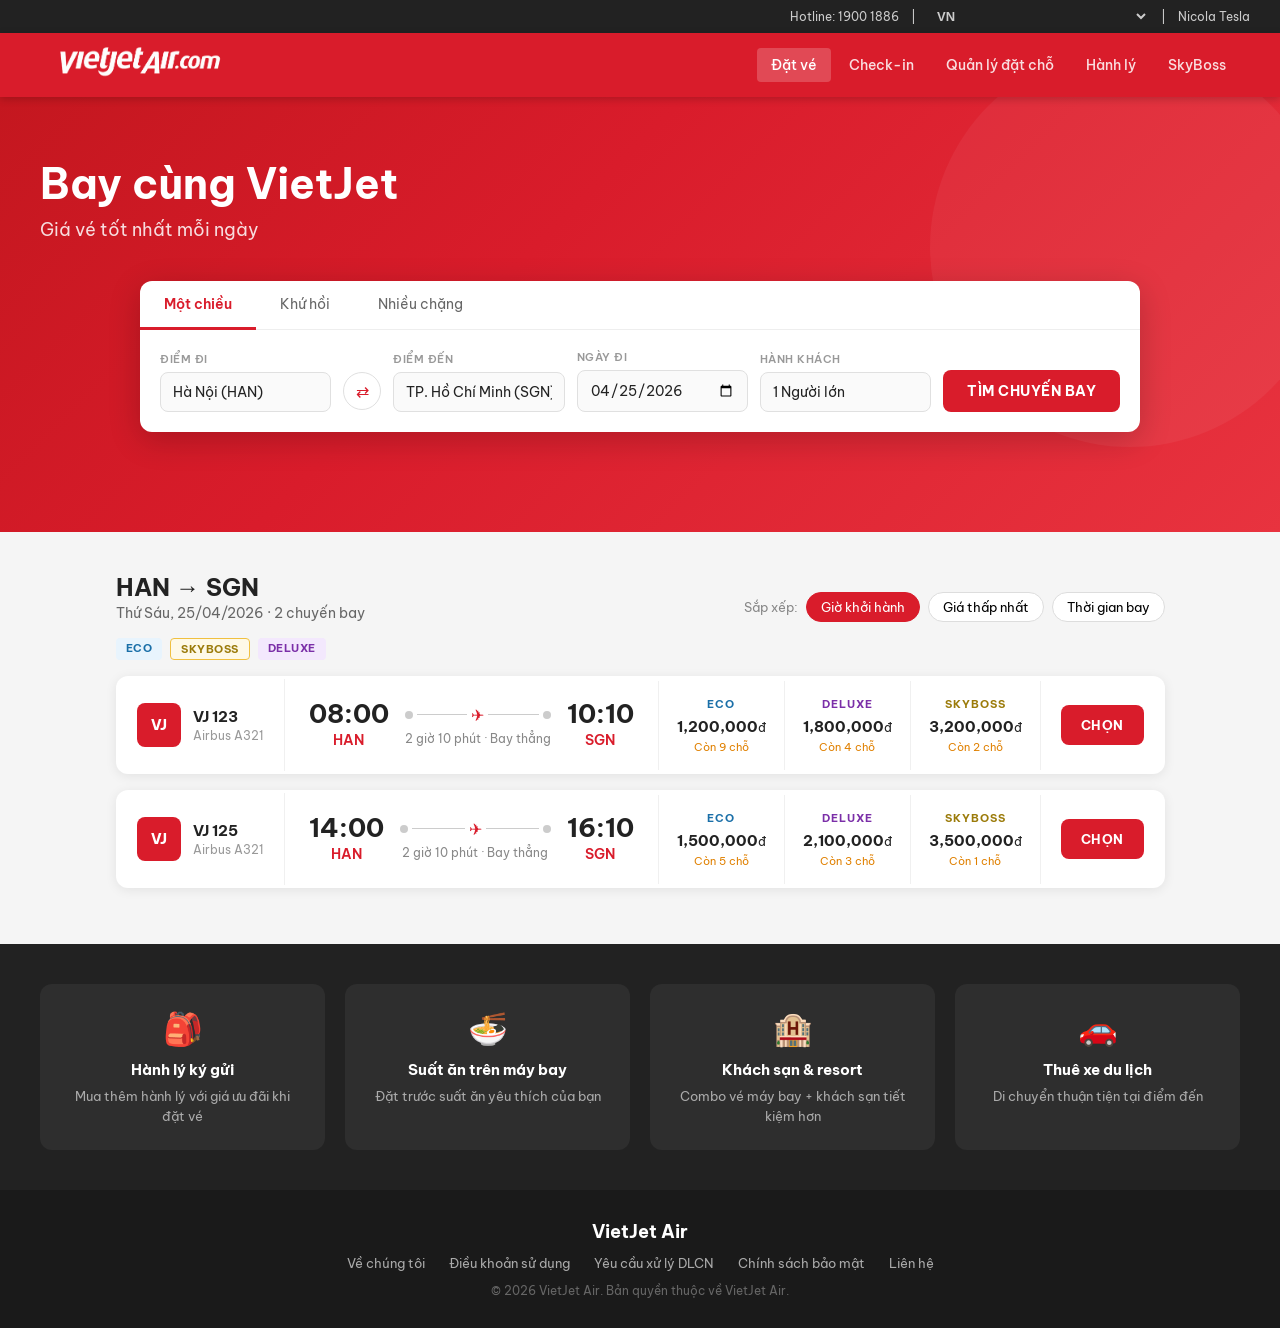
==== commit b2d72ae7: "Update index.html" ====
--- a/index.html
+++ b/index.html
@@ -4,243 +4,48 @@
 <head>
   <meta charset="UTF-8">
   <meta name="viewport" content="width=device-width, initial-scale=1.0">
+  <title>VietJet Air - Đặt Vé Máy Bay</title>
   <link rel="icon" type="image/png"
-    href="[data-uri]">
-  <title>VietJet Air - Thông Tin Hành Khách</title>
+    href="[data-uri]">
   <link href="https://fonts.googleapis.com/css2?family=Be+Vietnam+Pro:wght@300;400;500;600;700&display=swap"
     rel="stylesheet">
   <link rel="stylesheet" href="styles.css">
-  <style>
-    /* ---- GDPR / Age-gate additions ---- */
-    .gdpr-badge {
-      display: inline-block;
-      background: #003399;
-      color: #fff;
-      font-size: 11px;
-      font-weight: 700;
-      padding: 2px 8px;
-      border-radius: 4px;
-      margin-left: 8px;
-      letter-spacing: .5px;
-      vertical-align: middle;
-    }
-
-    .gdpr-notice {
-      background: #eef2ff;
-      border: 1.5px solid #3b5bdb;
-      border-radius: 8px;
-      padding: 12px 16px;
-      margin-top: 10px;
-      font-size: 13px;
-      color: #1c3a8a;
-      display: none;
-    }
-
-    .gdpr-notice .gdpr-flag {
-      font-size: 20px;
-      margin-right: 8px;
-    }
-
-    /* ── Vùng cảnh báo trẻ em đã đơn giản hóa ── */
-    #parental-block {
-      display: none;
-      margin-top: 15px;
-    }
-
-    .parental-banner {
-      background: #fffbeb;
-      border: 1.5px solid #f59e0b;
-      border-radius: 8px;
-      padding: 16px;
-    }
-
-    .parental-banner h4 {
-      margin: 0 0 8px 0;
-      color: #92400e;
-      font-size: 14px;
-      display: flex;
-      align-items: center;
-      gap: 6px;
-    }
-
-    .parental-banner .age-tag {
-      background: #f59e0b;
-      color: #fff;
-      border-radius: 4px;
-      font-size: 11px;
-      padding: 1px 6px;
-      font-weight: 700;
-    }
-
-    .parental-banner>p {
-      margin: 0 0 12px 0;
-      font-size: 13px;
-      color: #78350f;
-      line-height: 1.4;
-    }
-
-    /* Layout trường thông tin tinh gọn */
-    .guardian-fields {
-      display: grid;
-      grid-template-columns: 1fr 1fr;
-      gap: 8px;
-      margin-bottom: 12px;
-    }
-
-    .guardian-field label {
-      display: block;
-      font-size: 12px;
-      font-weight: 600;
-      color: #374151;
-      margin-bottom: 4px;
-    }
-
-    .guardian-field input,
-    .guardian-field select {
-      width: 100%;
-      padding: 6px 8px;
-      border: 1.5px solid #d1d5db;
-      border-radius: 6px;
-      font-size: 13px;
-      box-sizing: border-box;
-      outline: none;
-      font-family: inherit;
-      background: #fff;
-    }
-
-    .guardian-field input:focus,
-    .guardian-field select:focus {
-      border-color: #f59e0b;
-    }
-
-    /* Checkbox xác nhận tinh gọn */
-    .parental-confirm {
-      display: flex;
-      align-items: flex-start;
-      gap: 8px;
-      margin-bottom: 12px;
-    }
-
-    .parental-confirm input[type=checkbox] {
-      margin-top: 3px;
-      flex-shrink: 0;
-      cursor: pointer;
-    }
-
-    .parental-confirm label {
-      font-size: 12.5px;
-      color: #92400e;
-      line-height: 1.4;
-      cursor: pointer;
-    }
-
-    /* Upload vùng tinh gọn */
-    .parental-upload-zone {
-      border: 1.5px dashed #d1d5db;
-      border-radius: 6px;
-      padding: 10px;
-      text-align: center;
-      cursor: pointer;
-      background: #fff;
-      transition: all .2s;
-      position: relative;
-      margin-top: 4px;
-    }
-
-    .parental-upload-zone:hover {
-      border-color: #f59e0b;
-      background: #fafafa;
-    }
-
-    .parental-upload-zone input[type=file] {
-      position: absolute;
-      inset: 0;
-      opacity: 0;
-      cursor: pointer;
-      width: 100%;
-      height: 100%;
-    }
-
-    .parental-upload-zone .puz-text {
-      font-size: 12.5px;
-      color: #4b5563;
-      font-weight: 600;
-    }
-
-    .parental-upload-zone .puz-hint {
-      font-size: 11px;
-      color: #6b7280;
-      margin-top: 2px;
-    }
-
-    .parental-file-preview {
-      display: none;
-      margin-top: 8px;
-      gap: 6px;
-      flex-wrap: wrap;
-    }
-
-    .parental-file-preview .pf-item {
-      display: flex;
-      align-items: center;
-      gap: 6px;
-      background: #f3f4f6;
-      border-radius: 4px;
-      padding: 4px 8px;
-      font-size: 11.5px;
-      color: #374151;
-    }
-
-    .parental-file-preview .pf-remove {
-      cursor: pointer;
-      color: #dc2626;
-      font-weight: 700;
-      margin-left: 4px;
-    }
-
-    /* GDPR popup additions */
-    .gdpr-popup-badge {
-      display: inline-block;
-      background: #003399;
-      color: #fff;
-      font-size: 10px;
-      font-weight: 700;
-      padding: 1px 7px;
-      border-radius: 4px;
-      margin-left: 6px;
-    }
-
-    .eu-flag-row {
-      display: flex;
-      align-items: center;
-      gap: 8px;
-      font-size: 13px;
-      color: #003399;
-      font-weight: 600;
-      margin-bottom: 10px;
-    }
-  </style>
+  <script src="https://demo.datatrust.one/assets/js/cookie-banner.js" data-source="947727/75435419762837332"></script>
+  <script type="text/javascript" async="" src="https://analytics.tiktok.com/i18n/pixel/static/main.MWJkOTJmOWRkMQ.js"
+    data-id="CBH4N1RC77UFDP4PF89G"></script>
+  <script type="text/javascript" async="" src="https://analytics.tiktok.com/i18n/pixel/static/main.MWJkOTJmOWRkMQ.js"
+    data-id="CBH4N1RC77UFDP4PF89G"></script>
 </head>
 
 <body>
-
+  <!-- TOP BAR -->
   <div class="topbar">
     <span>Hotline: 1900 1886</span>
     <span>|</span>
-    <span>Tiếng Việt ▾</span>
+
+    <select id="lang-select" onchange="changeUrlSuffix(this.value)"
+      style="cursor: pointer; border: none; background: transparent; font-size: 13px; font-weight: bold; color: inherit; outline: none; padding: 2px 5px;">
+      <option value="vi" style="color: #333;">VN</option>
+      <option value="en" style="color: #333;">EN</option>
+      <option value="th" style="color: #333;">TH (Thái Lan)</option>
+      <option value="ko" style="color: #333;">KO (Hàn Quốc)</option>
+      <option value="zh-CN" style="color: #333;">ZH-CN (Trung Quốc - Giản thể)</option>
+      <option value="zh-TW" style="color: #333;">ZH-TW (Đài Loan - Phồn thể)</option>
+      <option value="ja" style="color: #333;">JA (Nhật Bản)</option>
+      <option value="ru" style="color: #333;">RU (Nga)</option>
+      <option value="cs" style="color: #333;">CS (Cộng hòa Séc)</option>
+    </select>
+
     <span>|</span>
     <span>Nicola Tesla</span>
   </div>
 
+  <!-- HEADER -->
   <header class="header">
     <div class="header-inner">
       <div class="logo">
-        <a href="index.html" style="text-decoration:none">
-          <img style="width: 200px;"
-            src="[data-uri]"
-            alt="VietJet Air Logo" class="logo-img" />
-
-        </a>
+        <img style="width: 200px;" src="[data-uri]" alt="VietJet Air Logo" class="logo-img" />
+
       </div>
       <nav class="nav">
         <a href="index.html" class="nav-link active">Đặt vé</a>
@@ -252,293 +57,196 @@
     </div>
   </header>
 
-  <div class="progress-bar">
-    <div class="progress-inner">
-      <div class="progress-step done">
-        <div class="step-circle done">✓</div>
-        <div class="step-label">Chọn chuyến bay</div>
-      </div>
-      <div class="progress-line active"></div>
-      <div class="progress-step active">
-        <div class="step-circle active">2</div>
-        <div class="step-label">Hành khách</div>
-      </div>
-      <div class="progress-line"></div>
-      <div class="progress-step">
-        <div class="step-circle">3</div>
-        <div class="step-label">Dịch vụ bổ sung</div>
-      </div>
-      <div class="progress-line"></div>
-      <div class="progress-step">
-        <div class="step-circle">4</div>
-        <div class="step-label">Thanh toán</div>
-      </div>
-    </div>
-  </div>
-
-  <main class="main detail-main">
-    <div class="detail-layout">
-
-      <div class="detail-form-col">
-
-        <div class="detail-flight-summary">
-          <div class="summary-route-badge">Chuyến đi</div>
-          <div class="summary-row">
-            <div class="summary-times">
-              <div class="s-time">08:00</div>
-              <div class="s-duration">─── 2h10m ✈ ───</div>
-              <div class="s-time">10:10</div>
+  <!-- HERO -->
+  <section class="hero">
+    <div class="hero-content">
+      <h1>Bay cùng VietJet</h1>
+      <p>Giá vé tốt nhất mỗi ngày</p>
+    </div>
+    <!-- SEARCH BOX -->
+    <div class="search-box">
+      <div class="trip-tabs">
+        <button class="trip-tab active">Một chiều</button>
+        <button class="trip-tab">Khứ hồi</button>
+        <button class="trip-tab">Nhiều chặng</button>
+      </div>
+      <div class="search-row">
+        <div class="search-field">
+          <label>Điểm đi</label>
+          <input type="text" value="Hà Nội (HAN)" />
+        </div>
+        <button class="swap-btn">⇄</button>
+        <div class="search-field">
+          <label>Điểm đến</label>
+          <input type="text" value="TP. Hồ Chí Minh (SGN)" />
+        </div>
+        <div class="search-field">
+          <label>Ngày đi</label>
+          <input type="date" value="2026-04-25" />
+        </div>
+        <div class="search-field">
+          <label>Hành khách</label>
+          <input type="text" value="1 Người lớn" />
+        </div>
+        <button class="search-btn" onclick="window.location.href='index.html'">TÌM CHUYẾN BAY</button>
+      </div>
+    </div>
+  </section>
+
+  <!-- FLIGHT RESULTS -->
+  <main class="main">
+    <div class="results-header">
+      <div>
+        <h2>HAN → SGN</h2>
+        <span class="results-date">Thứ Sáu, 25/04/2026 · 2 chuyến bay</span>
+      </div>
+      <div class="sort-bar">
+        <span>Sắp xếp:</span>
+        <button class="sort-btn active">Giờ khởi hành</button>
+        <button class="sort-btn">Giá thấp nhất</button>
+        <button class="sort-btn">Thời gian bay</button>
+      </div>
+    </div>
+
+    <!-- Fare class legend -->
+    <div class="fare-legend">
+      <div class="fare-chip eco">ECO</div>
+      <div class="fare-chip skyboss">SKYBOSS</div>
+      <div class="fare-chip deluxe">DELUXE</div>
+    </div>
+
+    <!-- FLIGHT CARDS -->
+    <div id="flight-list">
+
+      <div class="flight-card" onclick="selectFlight('VJ123')">
+        <div class="flight-airline">
+          <div class="airline-logo">VJ</div>
+          <div>
+            <div class="flight-num">VJ 123</div>
+            <div class="flight-aircraft">Airbus A321</div>
+          </div>
+        </div>
+        <div class="flight-times">
+          <div class="time-block">
+            <div class="time">08:00</div>
+            <div class="airport">HAN</div>
+          </div>
+          <div class="duration-block">
+            <div class="duration-line">
+              <div class="dot"></div>
+              <div class="line"></div>
+              <div class="plane-icon">✈</div>
+              <div class="line"></div>
+              <div class="dot"></div>
             </div>
-            <div class="summary-cities">
-              <div class="s-city">Hà Nội <span class="s-iata">HAN</span></div>
-              <div class="s-arrow">→</div>
-              <div class="s-city">TP. HCM <span class="s-iata">SGN</span></div>
+            <div class="duration-label">2 giờ 10 phút · Bay thẳng</div>
+          </div>
+          <div class="time-block">
+            <div class="time">10:10</div>
+            <div class="airport">SGN</div>
+          </div>
+        </div>
+        <div class="flight-fares">
+          <div class="fare-option eco-fare">
+            <div class="fare-label">ECO</div>
+            <div class="fare-price">1,200,000<span>đ</span></div>
+            <div class="fare-avail">Còn 9 chỗ</div>
+          </div>
+          <div class="fare-option deluxe-fare">
+            <div class="fare-label">DELUXE</div>
+            <div class="fare-price">1,800,000<span>đ</span></div>
+            <div class="fare-avail">Còn 4 chỗ</div>
+          </div>
+          <div class="fare-option skyboss-fare">
+            <div class="fare-label">SKYBOSS</div>
+            <div class="fare-price">3,200,000<span>đ</span></div>
+            <div class="fare-avail">Còn 2 chỗ</div>
+          </div>
+        </div>
+        <div class="flight-action">
+          <button class="select-btn" onclick="event.stopPropagation(); selectFlight('VJ123')">CHỌN</button>
+        </div>
+      </div>
+
+      <div class="flight-card" onclick="selectFlight('VJ125')">
+        <div class="flight-airline">
+          <div class="airline-logo">VJ</div>
+          <div>
+            <div class="flight-num">VJ 125</div>
+            <div class="flight-aircraft">Airbus A321</div>
+          </div>
+        </div>
+        <div class="flight-times">
+          <div class="time-block">
+            <div class="time">14:00</div>
+            <div class="airport">HAN</div>
+          </div>
+          <div class="duration-block">
+            <div class="duration-line">
+              <div class="dot"></div>
+              <div class="line"></div>
+              <div class="plane-icon">✈</div>
+              <div class="line"></div>
+              <div class="dot"></div>
             </div>
-            <div class="summary-meta">
-              <div class="s-flight-num" id="flight-display">VJ 123</div>
-              <div class="s-fare-type eco-badge">ECO</div>
-            </div>
-          </div>
-        </div>
-
-        <div class="form-section">
-          <h3 class="form-section-title">
-            <span class="section-num">1</span>
-            Thông tin hành khách
-          </h3>
-          <div class="form-grid">
-            <div class="form-group half">
-              <label>Danh xưng *</label>
-              <select>
-                <option>Ông</option>
-                <option>Bà</option>
-                <option>Cô</option>
-              </select>
-            </div>
-            <div class="form-group full">
-              <label>Họ và tên (theo CMND/Hộ chiếu) *</label>
-              <input type="text" id="inp-fullname" placeholder="VD: NGUYEN VAN A" style="text-transform:uppercase" />
-            </div>
-            <div class="form-group half">
-              <label>Ngày sinh *</label>
-              <input type="date" id="inp-dob" />
-            </div>
-            <div class="form-group half">
-              <label>Quốc tịch *</label>
-              <select id="inp-nationality">
-                <option value="VN">🇲🇳 Việt Nam</option>
-                <optgroup label="── Liên minh Châu Âu (EU) ──">
-                  <option value="AT">🇦🇹 Áo (Austria) — 14 tuổi</option>
-                  <option value="BE">🇧🇪 Bỉ (Belgium) — 13 tuổi</option>
-                  <option value="BG">🇧🇬 Bulgaria — 14 tuổi</option>
-                  <option value="HR">🇭🇷 Croatia — 16 tuổi</option>
-                  <option value="CY">🇨🇾 Cyprus — 14 tuổi</option>
-                  <option value="CZ">🇨🇿 Czechia — 15 tuổi</option>
-                  <option value="DK">🇩🇰 Đan Mạch (Denmark) — 13 tuổi</option>
-                  <option value="EE">🇪🇪 Estonia — 13 tuổi</option>
-                  <option value="FI">🇫🇮 Phần Lan (Finland) — 13 tuổi</option>
-                  <option value="FR">🇫🇷 Pháp (France) — 15 tuổi</option>
-                  <option value="DE">🇩🇪 Đức (Germany) — 16 tuổi</option>
-                  <option value="GR">🇬🇷 Hy Lạp (Greece) — 15 tuổi</option>
-                  <option value="HU">🇭🇺 Hungary — 16 tuổi</option>
-                  <option value="IE">🇮🇪 Ireland — 16 tuổi</option>
-                  <option value="IT">🇮🇹 Ý (Italy) — 14 tuổi</option>
-                  <option value="LV">🇱🇻 Latvia — 13 tuổi</option>
-                  <option value="LT">🇱🇹 Lithuania — 14 tuổi</option>
-                  <option value="LU">🇱🇺 Luxembourg — 16 tuổi</option>
-                  <option value="MT">🇲🇹 Malta — 13 tuổi</option>
-                  <option value="NL">🇳🇱 Hà Lan (Netherlands) — 16 tuổi</option>
-                  <option value="PL">🇵🇱 Ba Lan (Poland) — 16 tuổi</option>
-                  <option value="PT">🇵🇹 Bồ Đào Nha (Portugal) — 13 tuổi</option>
-                  <option value="RO">🇷🇴 Romania — 16 tuổi</option>
-                  <option value="SK">🇸🇰 Slovakia — 16 tuổi</option>
-                  <option value="SI">🇸🇮 Slovenia — 16 tuổi</option>
-                  <option value="ES">🇪🇸 Tây Ban Nha (Spain) — 14 tuổi</option>
-                  <option value="SE">🇸🇪 Thụy Điển (Sweden) — 13 tuổi</option>
-                </optgroup>
-                <optgroup label="── Khác ──">
-                  <option value="GB">🇬🇧 Anh (UK GDPR) — 13 tuổi</option>
-                  <option value="OTHER">🌐 Quốc gia khác</option>
-                </optgroup>
-              </select>
-            </div>
-
-            <div class="form-group full" id="gdpr-notice-wrap">
-              <div class="gdpr-notice" id="gdpr-notice">
-                <span class="gdpr-flag">🇪🇺</span>
-                <strong>Áp dụng GDPR:</strong> Bạn đã chọn quốc tịch thuộc Liên minh Châu Âu.
-                Chính sách bảo vệ dữ liệu cá nhân <strong>General Data Protection Regulation (GDPR)</strong>
-                sẽ được áp dụng. Ngưỡng tuổi đồng ý: <strong id="gdpr-age-text">16 tuổi</strong>.
-              </div>
-            </div>
-
-            <div class="form-group full">
-              <label>Email *</label>
-              <input type="email" id="inp-email" placeholder="example@email.com" />
-            </div>
-            <div class="form-group half">
-              <label>Số điện thoại *</label>
-              <input type="tel" id="inp-phone" placeholder="090xxxxxxx" />
-            </div>
-            <div class="form-group half">
-              <label>Mã vùng</label>
-              <select id="inp-dialcode">
-                <option>+84 Việt Nam</option>
-                <option>+1 Mỹ</option>
-                <option>+44 Anh</option>
-                <option>+49 Đức</option>
-                <option>+33 Pháp</option>
-                <option>+31 Hà Lan</option>
-                <option>+34 Tây Ban Nha</option>
-                <option>+39 Ý</option>
-                <option>+32 Bỉ</option>
-                <option>+43 Áo</option>
-                <option>+48 Ba Lan</option>
-                <option>+46 Thụy Điển</option>
-                <option>+45 Đan Mạch</option>
-                <option>+358 Phần Lan</option>
-                <option>+353 Ireland</option>
-                <option>+30 Hy Lạp</option>
-                <option>+351 Bồ Đào Nha</option>
-                <option>+40 Romania</option>
-                <option>+36 Hungary</option>
-                <option>+420 Czechia</option>
-                <option>+421 Slovakia</option>
-                <option>+386 Slovenia</option>
-                <option>+385 Croatia</option>
-                <option>+357 Cyprus</option>
-                <option>+356 Malta</option>
-                <option>+352 Luxembourg</option>
-                <option>+371 Latvia</option>
-                <option>+370 Lithuania</option>
-                <option>+372 Estonia</option>
-                <option>+359 Bulgaria</option>
-              </select>
-            </div>
-          </div>
-
-          <div id="parental-block">
-            <div class="parental-banner">
-              <h4>⚠️ Cảnh báo bảo vệ dữ liệu cá nhân trẻ em <span class="age-tag" id="age-tag-text">Trẻ em</span></h4>
-              <p id="parental-desc">Theo quy định pháp luật, việc xử lý dữ liệu của trẻ em cần có sự đồng ý của cha/mẹ
-                hoặc người giám hộ hợp pháp.</p>
-
-              <div class="parental-confirm">
-                <input type="checkbox" id="pg-confirm" onchange="updateParentalConfirm()" />
-                <label for="pg-confirm">
-                  Tôi xác nhận là cha/mẹ hoặc người giám hộ hợp pháp và
-                  <strong>đồng ý cho VietJet Air thu thập, xử lý dữ liệu cá nhân của trẻ</strong>
-                  để phục vụ dịch vụ chuyến bay.
-                </label>
-              </div>
-
-              <div style="margin-top:12px;">
-                <button type="button" class="btn-secondary" onclick="openGuardianPopup()">
-                  📎 Cung cấp thông tin & minh chứng (Có thể cung cấp sau tại quầy check in)
-                </button>
-              </div>
-              <div class="parental-file-preview" id="pg-file-preview"></div>
-
-            </div>
-          </div>
-        </div>
-
-        <div class="form-section">
-          <h3 class="form-section-title">
-            <span class="section-num">2</span>
-            Hành lý bổ sung
-          </h3>
-          <div class="baggage-options">
-            <label class="baggage-item">
-              <input type="radio" name="baggage" value="0" checked>
-              <div class="baggage-label">
-                <span>Không thêm</span>
-                <span class="baggage-price">0đ</span>
-              </div>
-            </label>
-            <label class="baggage-item">
-              <input type="radio" name="baggage" value="20kg">
-              <div class="baggage-label">
-                <span>20 kg</span>
-                <span class="baggage-price">220,000đ</span>
-              </div>
-            </label>
-            <label class="baggage-item">
-              <input type="radio" name="baggage" value="30kg">
-              <div class="baggage-label">
-                <span>30 kg</span>
-                <span class="baggage-price">350,000đ</span>
-              </div>
-            </label>
-          </div>
-        </div>
-
-        <div class="form-section">
-          <h3 class="form-section-title">
-            <span class="section-num">3</span>
-            Đồng ý xử lý dữ liệu cá nhân
-            <span class="gdpr-badge" id="consent-gdpr-badge" style="display:none">GDPR</span>
-          </h3>
-          <div id="consent-slot" class="consent-box">
-            <div class="consent-item" id="consent-standard">
-              <input type="checkbox" id="c1">
-              <label for="c1">Tôi đồng ý với <a onclick="openPrivacyPopup()">Điều khoản & Điều kiện xử lý
-                  DLCN</a> của VietJet Air</label>
-            </div>
-            <div id="consent-gdpr-extra" style="display:none;margin-top:10px;">
-              <div class="consent-item">
-                <input type="checkbox" id="c2">
-                <label for="c2">Tôi đã đọc và đồng ý với <a onclick="openPrivacyPopup('gdpr')">Chính sách Bảo vệ Dữ liệu
-                    theo GDPR (EU)</a> — bao gồm quyền truy cập, chỉnh sửa, xóa và phản đối xử lý dữ liệu.</label>
-              </div>
-              <div class="consent-item" style="margin-top:8px;">
-                <input type="checkbox" id="c3">
-                <label for="c3">Tôi hiểu rằng dữ liệu cá nhân có thể được chuyển ngoài EU với các biện pháp bảo vệ phù
-                  hợp (Điều 46 GDPR).</label>
-              </div>
-            </div>
-          </div>
-        </div>
-
-        <div class="form-actions">
-          <a href="index.html" class="btn-back">← Quay lại</a>
-          <button class="btn-continue" id="btn-continue" disabled>TIẾP TỤC →</button>
-        </div>
-      </div>
-
-      <div class="detail-price-col">
-        <div class="price-summary-card">
-          <h3>Tóm tắt đặt chỗ</h3>
-          <div class="price-row">
-            <span>Vé máy bay (1 người)</span>
-            <span class="price-amount" id="base-price">1,200,000đ</span>
-          </div>
-          <div class="price-row">
-            <span>Thuế & phí</span>
-            <span class="price-amount">180,000đ</span>
-          </div>
-          <div class="price-row">
-            <span>Hành lý bổ sung</span>
-            <span class="price-amount">0đ</span>
-          </div>
-          <div class="price-divider"></div>
-          <div class="price-row total">
-            <span>Tổng cộng</span>
-            <span class="price-total" id="total-price">1,380,000đ</span>
-          </div>
-          <div class="price-note">* Giá đã bao gồm VAT</div>
-        </div>
-
-        <div class="contact-card">
-          <h4>Cần hỗ trợ?</h4>
-          <p>📞 1900 1886</p>
-          <p>✉️ support@vietjetair.com</p>
-          <p>⏰ 24/7</p>
+            <div class="duration-label">2 giờ 10 phút · Bay thẳng</div>
+          </div>
+          <div class="time-block">
+            <div class="time">16:10</div>
+            <div class="airport">SGN</div>
+          </div>
+        </div>
+        <div class="flight-fares">
+          <div class="fare-option eco-fare">
+            <div class="fare-label">ECO</div>
+            <div class="fare-price">1,500,000<span>đ</span></div>
+            <div class="fare-avail">Còn 5 chỗ</div>
+          </div>
+          <div class="fare-option deluxe-fare">
+            <div class="fare-label">DELUXE</div>
+            <div class="fare-price">2,100,000<span>đ</span></div>
+            <div class="fare-avail">Còn 3 chỗ</div>
+          </div>
+          <div class="fare-option skyboss-fare">
+            <div class="fare-label">SKYBOSS</div>
+            <div class="fare-price">3,500,000<span>đ</span></div>
+            <div class="fare-avail">Còn 1 chỗ</div>
+          </div>
+        </div>
+        <div class="flight-action">
+          <button class="select-btn" onclick="event.stopPropagation(); selectFlight('VJ125')">CHỌN</button>
         </div>
       </div>
 
     </div>
   </main>
+
+  <!-- PROMO BANNER -->
+  <section class="promo-section">
+    <div class="promo-grid">
+      <div class="promo-card">
+        <div class="promo-icon">🎒</div>
+        <div class="promo-title">Hành lý ký gửi</div>
+        <div class="promo-desc">Mua thêm hành lý với giá ưu đãi khi đặt vé</div>
+      </div>
+      <div class="promo-card">
+        <div class="promo-icon">🍜</div>
+        <div class="promo-title">Suất ăn trên máy bay</div>
+        <div class="promo-desc">Đặt trước suất ăn yêu thích của bạn</div>
+      </div>
+      <div class="promo-card">
+        <div class="promo-icon">🏨</div>
+        <div class="promo-title">Khách sạn & resort</div>
+        <div class="promo-desc">Combo vé máy bay + khách sạn tiết kiệm hơn</div>
+      </div>
+      <div class="promo-card">
+        <div class="promo-icon">🚗</div>
+        <div class="promo-title">Thuê xe du lịch</div>
+        <div class="promo-desc">Di chuyển thuận tiện tại điểm đến</div>
+      </div>
+    </div>
+  </section>
+
 
   <footer class="footer">
     <div class="footer-inner">
@@ -554,841 +262,429 @@
     </div>
   </footer>
 
-  <div id="privacy-popup" class="popup-overlay" style="display:none;" onclick="handleOverlay(event)">
-    <div class="popup-content">
-
-      <div class="popup-header">
-        <div class="popup-header-left">
-          <div class="popup-header-icon" id="popup-icon">🔒</div>
-          <div>
-            <div class="popup-header-title" id="popup-title">Chính sách Bảo vệ Dữ liệu Cá nhân</div>
-            <div class="popup-header-sub" id="popup-sub">Công ty Cổ phần Hàng không Vietjet · vietjetair.com</div>
-          </div>
-        </div>
-        <button class="close-btn" onclick="closePopup()">✕</button>
-      </div>
-
-      <div class="popup-body" id="popup-scroll">
-
-        <div id="policy-vn">
-          <div class="policy-intro">
-            Chính sách này được cụ thể hóa từ <strong>Điều 6.7 Điều Lệ Vận Chuyển</strong> và các quy định pháp luật về
-            bảo vệ dữ liệu cá nhân.
-            Vui lòng đọc kỹ để hiểu rõ các quyền của quý khách và nghĩa vụ Vietjet Air cam kết thực hiện để bảo vệ dữ
-            liệu
-            cá nhân.
-          </div>
-
-          <div class="policy-section" id="s1">
-            <div class="section-title"><span class="section-num">1</span> Diễn giải và Định nghĩa</div>
-            <div class="data-grid">
-              <div class="data-item"><span><strong>Tài khoản:</strong> Tài khoản duy nhất để truy cập dịch vụ Vietjet
-                  Air trên website, ứng dụng.</span></div>
-              <div class="data-item"><span><strong>Công ty:</strong> CTCP Hàng không Vietjet, 302/3 Kim Mã, Ba Đình, Hà
-                  Nội.</span></div>
-              <div class="data-item"><span><strong>Dữ liệu cá nhân:</strong> Thông tin gắn liền hoặc giúp xác định một
-                  cá nhân cụ thể (cơ bản + nhạy cảm).</span></div>
-              <div class="data-item"><span><strong>Cookies:</strong> Tệp dữ liệu nhỏ lưu trên thiết bị để ghi nhận lịch
-                  sử truy cập.</span></div>
-              <div class="data-item"><span><strong>Dịch vụ:</strong> Website, app, Vietjet Skyjoy, vận chuyển hành khách
-                  và các dịch vụ liên kết đối tác.</span></div>
-              <div class="data-item"><span><strong>Dữ liệu sử dụng:</strong> Dữ liệu tự động thu thập khi quý khách
-                  tương tác với Dịch vụ (IP, trình duyệt…).</span></div>
-            </div>
-          </div>
-
-          <div class="policy-section" id="s2">
-            <div class="section-title"><span class="section-num">2</span> Thu thập và Sử dụng Dữ liệu Cá nhân</div>
-            <div class="subsection">
-              <div class="subsection-title">2.1 Các loại dữ liệu được thu thập</div>
-              <div class="data-grid">
-                <div class="data-item"><span>Thông tin định danh: họ tên, ngày sinh, giới tính, quốc tịch, CMND/CCCD/hộ
-                    chiếu</span></div>
-                <div class="data-item"><span>Thông tin sinh trắc học: ảnh chân dung, nhận diện khuôn mặt, vân tay, dữ
-                    liệu VNeID</span></div>
-                <div class="data-item"><span>Thông tin liên lạc: email, số điện thoại, địa chỉ, yêu cầu đặc biệt</span>
-                </div>
-                <div class="data-item"><span>Thông tin thanh toán: thẻ tín dụng/ghi nợ, tên chủ thẻ, số thẻ, CVV</span>
-                </div>
-                <div class="data-item"><span>Thông tin đặt vé: chi tiết chuyến bay, giá vé, hành trình, dịch vụ bổ
-                    sung</span></div>
-                <div class="data-item"><span>Chương trình Skyjoy: số thẻ hội viên, hạng thẻ, dặm thưởng, lịch sử giao
-                    dịch</span></div>
-              </div>
-            </div>
-          </div>
-
-          <div class="policy-section">
-            <div class="section-title"><span class="section-num">3</span> Mục đích Thu thập Dữ liệu</div>
-            <ul class="purpose-list">
-              <li><strong>Thực hiện dịch vụ:</strong> Xuất vé, check-in, xác thực danh tính, thông báo thay đổi lịch bay
-              </li>
-              <li><strong>Xác minh & chống gian lận:</strong> Tích hợp VNeID và Galaxy Pay, xác thực eKYC</li>
-              <li><strong>Tiếp thị (có đồng ý):</strong> Gửi khuyến mãi, ưu đãi giá vé — có thể hủy bất kỳ lúc nào</li>
-            </ul>
-          </div>
-
-          <div class="policy-section">
-            <div class="section-title"><span class="section-num">4</span> Trẻ em</div>
-            <ul class="purpose-list">
-              <li>Dưới 14 tuổi chỉ thu thập dữ liệu với sự đồng ý của cha mẹ/người giám hộ hợp pháp (theo pháp luật Việt
-                Nam).</li>
-            </ul>
-          </div>
-
-          <div class="policy-section" id="s9">
-            <div class="section-title"><span class="section-num">5</span> Liên hệ</div>
-            <div class="contact-card">
-              <div class="contact-row"><span class="contact-label">Tổng đài</span><span
-                  style="color:#d91c2b; font-weight:700;">1900 1886</span></div>
-              <div class="contact-row"><span class="contact-label">Email</span><span
-                  style="color:#d91c2b;">info@vietjetair.com</span></div>
-            </div>
-          </div>
-        </div>
-
-        <div id="policy-gdpr" style="display:none;">
-          <div class="eu-flag-row">🇪🇺 Chính sách bảo vệ dữ liệu theo <strong>GDPR</strong> <span
-              class="gdpr-popup-badge">EU Regulation 2016/679</span></div>
-
-          <div class="policy-intro">
-            Là công dân hoặc cư dân tại Liên minh Châu Âu (EU/EEA), bạn được bảo vệ bởi
-            <strong>Quy định Bảo vệ Dữ liệu Chung (GDPR) — EU 2016/679</strong>.
-            VietJet Air cam kết xử lý dữ liệu của bạn tuân thủ GDPR khi cung cấp dịch vụ cho hành khách EU.
-          </div>
-
-          <div class="policy-section">
-            <div class="section-title"><span class="section-num">1</span> Căn cứ pháp lý xử lý dữ liệu (Điều 6 GDPR)
-            </div>
-            <ul class="purpose-list">
-              <li><strong>Thực hiện hợp đồng (Art. 6.1.b):</strong> Đặt vé, xuất vé, check-in, thay đổi chuyến bay</li>
-              <li><strong>Nghĩa vụ pháp lý (Art. 6.1.c):</strong> Kiểm tra an ninh hàng không, hải quan, thuế</li>
-              <li><strong>Lợi ích hợp pháp (Art. 6.1.f):</strong> Phòng chống gian lận, bảo mật hệ thống</li>
-              <li><strong>Sự đồng ý (Art. 6.1.a):</strong> Tiếp thị, phân tích hành vi, cookies không thiết yếu</li>
-            </ul>
-          </div>
-
-          <div class="policy-section">
-            <div class="section-title"><span class="section-num">2</span> Ngưỡng tuổi đồng ý (Điều 8 GDPR)</div>
-            <div class="data-grid">
-              <div class="data-item"><span><strong>Đức, Pháp, Hà Lan, Croatia, Hungary, Ireland, Luxembourg, Ba Lan,
-                    Romania, Slovakia, Slovenia:</strong> 16 tuổi</span></div>
-              <div class="data-item"><span><strong>Tây Ban Nha, Ý, Cyprus, Lithuania, Bulgaria:</strong> 14 tuổi</span>
-              </div>
-              <div class="data-item"><span><strong>Áo, Czechia:</strong> 14–15 tuổi</span></div>
-              <div class="data-item"><span><strong>Bỉ, Đan Mạch, Estonia, Phần Lan, Latvia, Malta, Bồ Đào Nha, Thụy
-                    Điển:</strong> 13 tuổi</span></div>
-              <div class="data-item"><span><strong>Pháp:</strong> 15 tuổi</span></div>
-              <div class="data-item"><span><strong>Hy Lạp:</strong> 15 tuổi</span></div>
-            </div>
-            <p class="policy-text" style="margin-top:10px;font-size:13px;color:#555;">
-              Dưới ngưỡng tuổi quốc gia, việc xử lý dữ liệu chỉ hợp pháp khi có sự đồng ý của cha mẹ/người giám hộ.
-              VietJet Air thực hiện double opt-in qua email phụ huynh để xác minh.
-            </p>
-          </div>
-
-          <div class="policy-section">
-            <div class="section-title"><span class="section-num">3</span> Quyền của Chủ thể Dữ liệu (Điều 15–22 GDPR)
-            </div>
-            <div class="rights-grid">
-              <div class="right-item">
-                <div class="right-icon">👁️</div>
-                <div>
-                  <div class="right-name">Quyền truy cập (Art.15)</div>
-                  <div class="right-desc">Nhận bản sao dữ liệu đang được xử lý</div>
-                </div>
-              </div>
-              <div class="right-item">
-                <div class="right-icon">✏️</div>
-                <div>
-                  <div class="right-name">Quyền chỉnh sửa (Art.16)</div>
-                  <div class="right-desc">Yêu cầu cập nhật dữ liệu không chính xác</div>
-                </div>
-              </div>
-              <div class="right-item">
-                <div class="right-icon">🗑️</div>
-                <div>
-                  <div class="right-name">Quyền xóa (Art.17)</div>
-                  <div class="right-desc">"Right to be forgotten" — xóa khi không còn cần thiết</div>
-                </div>
-              </div>
-              <div class="right-item">
-                <div class="right-icon">⏸️</div>
-                <div>
-                  <div class="right-name">Quyền hạn chế (Art.18)</div>
-                  <div class="right-desc">Giới hạn xử lý trong khi khiếu nại</div>
-                </div>
-              </div>
-              <div class="right-item">
-                <div class="right-icon">📦</div>
-                <div>
-                  <div class="right-name">Quyền di chuyển (Art.20)</div>
-                  <div class="right-desc">Nhận dữ liệu ở định dạng máy đọc được</div>
-                </div>
-              </div>
-              <div class="right-item">
-                <div class="right-icon">🚫</div>
-                <div>
-                  <div class="right-name">Quyền phản đối (Art.21)</div>
-                  <div class="right-desc">Phản đối tiếp thị trực tiếp hoặc xử lý dựa trên lợi ích hợp pháp</div>
-                </div>
-              </div>
-              <div class="right-item">
-                <div class="right-icon">↩️</div>
-                <div>
-                  <div class="right-name">Rút lại đồng ý (Art.7.3)</div>
-                  <div class="right-desc">Bất kỳ lúc nào, không ảnh hưởng đến xử lý hợp pháp trước đó</div>
-                </div>
-              </div>
-              <div class="right-item">
-                <div class="right-icon">📣</div>
-                <div>
-                  <div class="right-name">Khiếu nại (Art.77)</div>
-                  <div class="right-desc">Gửi đến Cơ quan Bảo vệ Dữ liệu (DPA) tại quốc gia EU của bạn</div>
-                </div>
-              </div>
-            </div>
-          </div>
-
-          <div class="policy-section">
-            <div class="section-title"><span class="section-num">4</span> Chuyển dữ liệu ngoài EU (Điều 46 GDPR)</div>
-            <ul class="purpose-list">
-              <li>Dữ liệu có thể được xử lý tại Việt Nam — một quốc gia ngoài EEA</li>
-              <li>VietJet Air áp dụng các biện pháp bảo vệ phù hợp: Standard Contractual Clauses (SCCs) theo Điều 46.2
-                GDPR</li>
-              <li>Bạn có quyền nhận bản sao các biện pháp bảo vệ này theo yêu cầu</li>
-            </ul>
-          </div>
-
-          <div class="policy-section">
-            <div class="section-title"><span class="section-num">5</span> Liên hệ & DPO</div>
-            <div class="contact-card">
-              <div class="contact-row"><span class="contact-label">Tổng đài</span><span
-                  style="color:#d91c2b; font-weight:700;">1900 1886</span></div>
-              <div class="contact-row"><span class="contact-label">Email GDPR</span><span
-                  style="color:#003399;">dpo@vietjetair.com</span></div>
-              <div class="contact-row"><span class="contact-label">DPA</span><span>Cơ quan bảo vệ dữ liệu tại quốc gia
-                  EU của bạn</span></div>
-            </div>
-          </div>
-        </div>
-
-      </div>
-      <div class="popup-footer">
-        <div class="popup-footer-note" id="popup-footer-note">🔒 Bảo vệ theo Luật bảo vệ Dữ liệu cá nhân Việt Nam</div>
-        <div class="footer-actions">
-          <button class="btn-agree" onclick="closePopup()">Đóng</button>
-        </div>
-      </div>
+  <div id="consent-popup"
+    style="display:none; position:fixed; top:0; left:0; width:100%; height:100%; background:rgba(0,0,0,0.8); z-index:9999; justify-content:center; align-items:center;">
+
+    <div style="background:white; padding:30px; border-radius:12px; width:95%; max-width:1000px; position:relative;">
+
+      <button onclick="confirmConsent()"
+        style="position:absolute; top:15px; right:20px; border:none; background:none; font-size:28px; cursor:pointer; color:#333;">&times;</button>
+
+      <h3 style="margin-bottom: 20px; color: #d91c2b;">Vui lòng cung cấp sự đồng ý</h3>
+
+      <iframe width="100%" height="500"
+        src="https://uat.datatrust.one/consent/839275/4164/edc24216-4164-4141-b7a3-ed800bd3db47" frameborder="0"
+        allow="gyroscope; web-share" allowfullscreen>
+      </iframe>
 
     </div>
   </div>
-
   <script>
-    // ─── Flight data ───────────────────────────────────────────────────────────
-    const flights = {
-      'VJ123': { num: 'VJ 123', price: '1,200,000đ', total: '1,380,000đ' },
-      'VJ125': { num: 'VJ 125', price: '1,500,000đ', total: '1,680,000đ' }
-    };
-    const id = sessionStorage.getItem('selectedFlight') || 'VJ123';
-    const f = flights[id];
-    if (f) {
-      document.getElementById('flight-display').textContent = f.num;
-      document.getElementById('base-price').textContent = f.price;
-      document.getElementById('total-price').textContent = f.total;
+    function selectFlight(id) {
+      // Lưu ID chuyến bay vào sessionStorage rồi chuyển trang
+      sessionStorage.setItem('selectedFlight', id);
+      window.location.href = 'detail.html';
     }
 
-    // ─── EU country config: {code: minAge} ────────────────────────────────────
-    const EU_COUNTRIES = {
-      AT: 14, BE: 13, BG: 14, HR: 16, CY: 14, CZ: 15,
-      DK: 13, EE: 13, FI: 13, FR: 15, DE: 16, GR: 15,
-      HU: 16, IE: 16, IT: 14, LV: 13, LT: 14, LU: 16,
-      MT: 13, NL: 16, PL: 16, PT: 13, RO: 16, SK: 16,
-      SI: 16, ES: 14, SE: 13,
-      GB: 13  // UK GDPR
-    };
-    const EU_FLAG = { AT: '🇦🇹', BE: '🇧🇪', BG: '🇧🇬', HR: '🇭🇷', CY: '🇨🇾', CZ: '🇨🇿', DK: '🇩🇰', EE: '🇪🇪', FI: '🇫🇮', FR: '🇫🇷', DE: '🇩🇪', GR: '🇬🇷', HU: '🇭🇺', IE: '🇮🇪', IT: '🇮🇹', LV: '🇱🇻', LT: '🇱🇹', LU: '🇱🇺', MT: '🇲🇹', NL: '🇳🇱', PL: '🇵🇱', PT: '🇵🇹', RO: '🇷🇴', SK: '🇸🇰', SI: '🇸🇮', ES: '🇪🇸', SE: '🇸🇪', GB: '🇬🇧' };
-    const VN_MINOR_AGE = 14; // Vietnamese law: under 14 needs parental consent
-
-    // State
-    let isEU = false;
-    let minorAge = 0;
-    let parentVerified = false;
-    function resetParentalForm() {
-      // Reset trạng thái xác thực
-      parentVerified = false;
-
-      // Reset checkbox xác nhận
-      const cb = document.getElementById('pg-confirm');
-      if (cb) cb.checked = false;
-
-      // Reset dữ liệu popup (không bắt buộc)
-      ['pg-name', 'pg-id', 'pg-phone'].forEach(id => {
-        const el = document.getElementById(id);
-        if (el) el.value = '';
+    // Các phần còn lại vẫn giữ nguyên nếu cần
+    document.querySelectorAll('.trip-tab').forEach(btn => {
+      btn.addEventListener('click', () => {
+        document.querySelectorAll('.trip-tab').forEach(b => b.classList.remove('active'));
+        btn.classList.add('active');
       });
-
-      const rel = document.getElementById('pg-relation');
-      if (rel) rel.value = '';
-
-      // Reset file minh chứng
-      parentalFiles = [];
-      const prev = document.getElementById('pg-file-preview');
-      if (prev) {
-        prev.innerHTML = '';
-        prev.style.display = 'none';
-      }
-
-      const fileInput = document.getElementById('pg-file-input');
-      if (fileInput) fileInput.value = '';
-
-      // Đóng popup nếu đang mở
-      const popup = document.getElementById('guardian-popup');
-      if (popup) popup.style.display = 'none';
-      document.body.style.overflow = '';
+    });
+
+    document.querySelectorAll('.sort-btn').forEach(btn => {
+      btn.addEventListener('click', () => {
+        document.querySelectorAll('.sort-btn').forEach(b => b.classList.remove('active'));
+        btn.classList.add('active');
+      });
+    });
+  </script>
+
+  <script>
+  // Khai báo hàm chuẩn cú pháp truyền thống (Được tự động Hoisting để né lỗi crash hệ thống)
+  function changeUrlSuffix(langCode) {
+    let currentPath = window.location.pathname;
+
+    // Loại bỏ dấu gạch chéo ở cuối nếu có (để xử lý đồng nhất)
+    if (currentPath.endsWith('/')) {
+      currentPath = currentPath.slice(0, -1);
     }
-    // ─── Parental inline file upload ──────────────────────────────────────────
-    let parentalFiles = [];
-    function handleParentalFileUpload(input) {
-      const files = Array.from(input.files);
-      const container = document.getElementById('pg-file-preview');
-      files.forEach(file => {
-        if (parentalFiles.length >= 5) { alert('Tối đa 5 file.'); return; }
-        if (file.size > 10 * 1024 * 1024) { alert(`File "${file.name}" vượt quá 10MB.`); return; }
-        parentalFiles.push(file);
-        const item = document.createElement('div');
-        item.className = 'pf-item';
-        item.dataset.name = file.name;
-        const icon = file.type === 'application/pdf' ? '📄' : '🖼️';
-        const shortName = file.name.length > 22 ? file.name.substring(0, 20) + '…' : file.name;
-        item.innerHTML = `${icon} ${shortName} <span class="pf-remove" onclick="removeParentalFile('${file.name}', this)">✕</span>`;
-        container.appendChild(item);
-      });
-      container.style.display = parentalFiles.length > 0 ? 'flex' : 'none';
-      input.value = '';
+
+    let newPath = '';
+
+    // Sử dụng chuỗi if else tường minh và tự động tính độ dài để cắt đuôi chính xác
+    if (currentPath.endsWith('/vi')) {
+      newPath = currentPath.slice(0, -3) + '/' + langCode;
+    } else if (currentPath.endsWith('/en')) {
+      newPath = currentPath.slice(0, -3) + '/' + langCode;
+    } else if (currentPath.endsWith('/th')) {
+      newPath = currentPath.slice(0, -3) + '/' + langCode;
+    } else if (currentPath.endsWith('/ko')) {
+      newPath = currentPath.slice(0, -3) + '/' + langCode;
+    } else if (currentPath.endsWith('/zh-CN')) {
+      newPath = currentPath.slice(0, -6) + '/' + langCode; // zh-CN có 5 ký tự nên lùi 6 bước (tính cả dấu /)
+    } else if (currentPath.endsWith('/zh-TW')) {
+      newPath = currentPath.slice(0, -6) + '/' + langCode; // zh-TW có 5 ký tự nên lùi 6 bước (tính cả dấu /)
+    } else if (currentPath.endsWith('/ja')) {
+      newPath = currentPath.slice(0, -3) + '/' + langCode;
+    } else if (currentPath.endsWith('/ru')) {
+      newPath = currentPath.slice(0, -3) + '/' + langCode;
+    } else if (currentPath.endsWith('/cs')) {
+      newPath = currentPath.slice(0, -3) + '/' + langCode;
+    } else {
+      // Nếu chưa có hậu tố ngôn ngữ nào, giữ nguyên URL cũ và nối thêm vào cuối
+      newPath = currentPath + '/' + langCode + '/';
     }
-    function removeParentalFile(name, el) {
-      parentalFiles = parentalFiles.filter(f => f.name !== name);
-      el.parentElement.remove();
-      const container = document.getElementById('pg-file-preview');
-      if (container && parentalFiles.length === 0) container.style.display = 'none';
+
+    // Bảo toàn các tham số query (?search=...) và hash (#section) nếu có
+    const finalUrl = newPath + window.location.search + window.location.hash;
+
+    // Thay đổi URL trên thanh địa chỉ mà không reload trang
+    window.history.pushState({ lang: langCode }, '', finalUrl);
+
+    console.log("URL mới đã được cập nhật thành: " + finalUrl);
+  }
+
+  // Đồng bộ trạng thái hiển thị của thẻ select khi vừa tải trang bằng if else
+  document.addEventListener("DOMContentLoaded", function () {
+    const currentPath = window.location.pathname;
+    const langSelect = document.getElementById('lang-select');
+    if (!langSelect) return;
+
+    if (currentPath.endsWith('/en') || currentPath.endsWith('/en/')) {
+      langSelect.value = 'en';
+    } else if (currentPath.endsWith('/th') || currentPath.endsWith('/th/')) {
+      langSelect.value = 'th';
+    } else if (currentPath.endsWith('/ko') || currentPath.endsWith('/ko/')) {
+      langSelect.value = 'ko';
+    } else if (currentPath.endsWith('/zh-CN') || currentPath.endsWith('/zh-CN/')) {
+      langSelect.value = 'zh-CN';
+    } else if (currentPath.endsWith('/zh-TW') || currentPath.endsWith('/zh-TW/')) {
+      langSelect.value = 'zh-TW';
+    } else if (currentPath.endsWith('/ja') || currentPath.endsWith('/ja/')) {
+      langSelect.value = 'ja';
+    } else if (currentPath.endsWith('/ru') || currentPath.endsWith('/ru/')) {
+      langSelect.value = 'ru';
+    } else if (currentPath.endsWith('/cs') || currentPath.endsWith('/cs/')) {
+      langSelect.value = 'cs';
+    } else {
+      langSelect.value = 'vi'; // Mặc định hiển thị VN nếu không trùng hậu tố nào
     }
-
-    // ─── Parental confirm checkbox ─────────────────────────────────────────────
-    document.getElementById('inp-nationality').addEventListener('change', function () {
-
-      const code = this.value;
-      isEU = EU_COUNTRIES.hasOwnProperty(code);
-
-      const notice = document.getElementById('gdpr-notice');
-      const badge = document.getElementById('consent-gdpr-badge');
-      const gdprExtra = document.getElementById('consent-gdpr-extra');
-
-      // Checkbox "Tôi đồng ý với Điều khoản & Điều kiện xử lý DLCN của VietJet"
-      const vietjetConsent =
-        document.getElementById('consent-standard');
-
-      if (isEU) {
-
-        const age = EU_COUNTRIES[code];
-
-        notice.style.display = 'flex';
-        notice.style.alignItems = 'flex-start';
-
-        document.getElementById('gdpr-age-text').textContent =
-          age + ' tuổi';
-
-        badge.style.display = 'inline-block';
-        gdprExtra.style.display = 'block';
-
-        // Ẩn consent VietJet
-        vietjetConsent.style.display = 'none';
-
-        // bỏ tick nếu trước đó đã tick
-        const c1 = document.getElementById('c1');
-        if (c1) c1.checked = false;
-
-      } else {
-
-        notice.style.display = 'none';
-        badge.style.display = 'none';
-        gdprExtra.style.display = 'none';
-
-        // Hiện consent VietJet
-        vietjetConsent.style.display = 'block';
-      }
-
-      checkAgeGate();
-    });
-
-    // ─── DOB change handler ────────────────────────────────────────────────────
-    document.getElementById('inp-dob').addEventListener('change', checkAgeGate);
-
-    function getAge(dob) {
-      if (!dob) return null;
-      const today = new Date();
-      const birth = new Date(dob);
-      let age = today.getFullYear() - birth.getFullYear();
-      const m = today.getMonth() - birth.getMonth();
-      if (m < 0 || (m === 0 && today.getDate() < birth.getDate())) age--;
-      return age;
-    }
-
-    function checkAgeGate() {
-      const dob = document.getElementById('inp-dob').value;
-      const code = document.getElementById('inp-nationality').value;
-      const age = getAge(dob);
-      if (age === null) {
-        document.getElementById('parental-block').style.display = 'none';
-        return;
-      }
-
-      let threshold;
-      if (EU_COUNTRIES.hasOwnProperty(code)) {
-        threshold = EU_COUNTRIES[code];
-      } else {
-        threshold = VN_MINOR_AGE;
-      }
-
-      const isMinor = age < threshold;
-      const parentBlock = document.getElementById('parental-block');
-
-      if (isMinor) {
-        parentBlock.style.display = 'block';
-        document.getElementById('age-tag-text').textContent = 'Dưới ' + threshold + ' tuổi (' + age + ' tuổi)';
-
-        if (EU_COUNTRIES.hasOwnProperty(code)) {
-          document.getElementById('parental-desc').innerHTML =
-            'Theo quy định <strong>GDPR Điều 8</strong>, hành khách dưới <strong>' + threshold + ' tuổi</strong> tại quốc gia này cần có ' +
-            '<strong>sự đồng ý của cha/mẹ hoặc người giám hộ hợp pháp</strong> trước khi xử lý dữ liệu cá nhân.';
-        } else {
-          document.getElementById('parental-desc').innerHTML =
-            'Theo pháp luật Việt Nam, hành khách dưới <strong>' + threshold + ' tuổi</strong> cần có ' +
-            '<strong>sự đồng ý của cha/mẹ hoặc người giám hộ hợp pháp</strong> trước khi xử lý dữ liệu cá nhân.';
+  });
+</script>
+
+  <script>let engage; const s = document.createElement("script"); s.type = "text/javascript", s.async = !0, s.src = "https://d1mj578wat5n4o.cloudfront.net/sitecore-engage-v.1.4.3.min.js"; const x = document.querySelector("script"); x.parentNode.insertBefore(s, x), s.addEventListener("load", async () => { const e = { clientKey: "0f7b0f161cf71bc57417718403edd042", targetURL: "https://api-engage-ap.sitecorecloud.io", pointOfSale: "default", cookieDomain: "vietjetair.com", cookieExpiryDays: 365, forceServerCookieMode: !1, includeUTMParameters: !0, webPersonalization: !0 }; window.location.pathname.split("/")[1] ? (console.log("REACT_APP_ACCESS_KEY_SITE_COTE_SC"), window.engage = await window.Engage.init(e)) : setTimeout(async () => { console.log("REACT_APP_ACCESS_KEY_SITE_COTE_SC"), window.engage = await window.Engage.init(e) }, 5e3) })</script>
+  <script src="//static.accesstrade.vn/js/trackingtag/tracking.min.js"></script>
+  <script type="text/javascript" id="" charset="">try {
+      var sid = "", tracking_id = google_tag_manager["rm"]["1212621"](4), url = "https://www.google-analytics.com/g/collect?v\x3d2\x26tid\x3d" + tracking_id + "\x26gtm\x3d2oe5b0\x26_z\x3dccd.tbB\x26cid\x3d" + google_tag_manager["rm"]["1212621"](5) + "\x26ul\x3d" + navigator.language.toLowerCase() + "\x26sr\x3d" + window.screen.width + "x" + window.screen.height + "\x26sid\x3d" + sid + "\x26sct\x3d1\x26seg\x3d1\x26dl\x3d" + encodeURIComponent(document.location.href) + "\x26dt\x3d" + encodeURI(document.title) + "\x26_s\x3d1\x26dr\x3d" + encodeURIComponent(google_tag_manager["rm"]["1212621"](6));
+      fetch(url, { method: "POST", body: "en\x3dpage_view" })
+    } catch (a) { console.log("LT page_view_ga4 err:", a.message) };</script>
+  <script type="text/javascript" id=""
+    charset="">var readFromStorage = function (a) { if (window.Storage) return window.localStorage.getItem(a); var b = "; " + document.cookie; a = b.split("; " + a + "\x3d"); if (2 === a.length) return a.pop().split(";").shift() }, writeToStorage = function (a, b, d) { if (window.Storage) window.localStorage.setItem(a, b); else { var c = new Date; c.setDate(c.getDate() + d); document.cookie = a + "\x3d" + b + ";expires\x3d" + c.toUTCString() } };
+      readFromStorage("dlv_recaptcha_score") && (window.dataLayer.push({ dlv_recaptcha_score: readFromStorage("dlv_recaptcha_score") }), window.dataLayer.push({ dlv_recaptcha_answer: readFromStorage("dlv_recaptcha_answer") }));</script>
+  <script id="" text="" charset="" type="text/javascript"
+    src="https://www.google.com/recaptcha/api.js?render=6LeMMgUpAAAAAPBmzs4keCnRaSpSNwDH4N52VnA0"></script>
+  <script type="text/javascript" id=""
+    charset="">!function (b, e, f, g, a, c, d) { b.fbq || (a = b.fbq = function () { a.callMethod ? a.callMethod.apply(a, arguments) : a.queue.push(arguments) }, b._fbq || (b._fbq = a), a.push = a, a.loaded = !0, a.version = "2.0", a.queue = [], c = e.createElement(f), c.async = !0, c.src = g, d = e.getElementsByTagName(f)[0], d.parentNode.insertBefore(c, d)) }(window, document, "script", "https://connect.facebook.net/en_US/fbevents.js"); fbq("init", "862798783834670"); fbq("track", "PageView");</script>
+  <script type="text/javascript" id=""
+    charset="">!function (b, e, f, g, a, c, d) { b.fbq || (a = b.fbq = function () { a.callMethod ? a.callMethod.apply(a, arguments) : a.queue.push(arguments) }, b._fbq || (b._fbq = a), a.push = a, a.loaded = !0, a.version = "2.0", a.queue = [], c = e.createElement(f), c.async = !0, c.src = g, d = e.getElementsByTagName(f)[0], d.parentNode.insertBefore(c, d)) }(window, document, "script", "https://connect.facebook.net/en_US/fbevents.js"); fbq("init", "788394572333932"); fbq("set", "agent", "tmgoogletagmanager", "788394572333932"); fbq("track", "PageView");</script>
+  <script type="text/javascript" id=""
+    charset="">!function (b, e, f, g, a, c, d) { b.fbq || (a = b.fbq = function () { a.callMethod ? a.callMethod.apply(a, arguments) : a.queue.push(arguments) }, b._fbq || (b._fbq = a), a.push = a, a.loaded = !0, a.version = "2.0", a.queue = [], c = e.createElement(f), c.async = !0, c.src = g, d = e.getElementsByTagName(f)[0], d.parentNode.insertBefore(c, d)) }(window, document, "script", "https://connect.facebook.net/en_US/fbevents.js"); fbq("init", "2162765657378831"); fbq("set", "agent", "tmgoogletagmanager", "2162765657378831"); fbq("track", "PageView");</script>
+  <script type="text/javascript" id="" charset="">!function (d, g, e) {
+      d.TiktokAnalyticsObject = e; var a = d[e] = d[e] || []; a.methods = "page track identify instances debug on off once ready alias group enableCookie disableCookie".split(" "); a.setAndDefer = function (b, c) { b[c] = function () { b.push([c].concat(Array.prototype.slice.call(arguments, 0))) } }; for (d = 0; d < a.methods.length; d++)a.setAndDefer(a, a.methods[d]); a.instance = function (b) { b = a._i[b] || []; for (var c = 0; c < a.methods.length; c++)a.setAndDefer(b, a.methods[c]); return b }; a.load = function (b, c) {
+        var f = "https://analytics.tiktok.com/i18n/pixel/events.js";
+        a._i = a._i || {}; a._i[b] = []; a._i[b]._u = f; a._t = a._t || {}; a._t[b] = +new Date; a._o = a._o || {}; a._o[b] = c || {}; c = document.createElement("script"); c.type = "text/javascript"; c.async = !0; c.src = f + "?sdkid\x3d" + b + "\x26lib\x3d" + e; b = document.getElementsByTagName("script")[0]; b.parentNode.insertBefore(c, b)
+      }; a.load("CBH4N1RC77UFDP4PF89G"); a.page()
+    }(window, document, "ttq");</script>
+
+  <script type="text/javascript" id=""
+    charset="">!function (b, e, f, g, a, c, d) { b.fbq || (a = b.fbq = function () { a.callMethod ? a.callMethod.apply(a, arguments) : a.queue.push(arguments) }, b._fbq || (b._fbq = a), a.push = a, a.loaded = !0, a.version = "2.0", a.queue = [], c = e.createElement(f), c.async = !0, c.src = g, d = e.getElementsByTagName(f)[0], d.parentNode.insertBefore(c, d)) }(window, document, "script", "https://connect.facebook.net/en_US/fbevents.js"); fbq("init", "1950505115255290"); fbq("set", "agent", "tmgoogletagmanager", "1950505115255290"); fbq("track", "PageView");</script>
+  <script type="text/javascript" id=""
+    charset="">!function (b, e, f, g, a, c, d) { b.fbq || (a = b.fbq = function () { a.callMethod ? a.callMethod.apply(a, arguments) : a.queue.push(arguments) }, b._fbq || (b._fbq = a), a.push = a, a.loaded = !0, a.version = "2.0", a.queue = [], c = e.createElement(f), c.async = !0, c.src = g, d = e.getElementsByTagName(f)[0], d.parentNode.insertBefore(c, d)) }(window, document, "script", "https://connect.facebook.net/en_US/fbevents.js"); fbq("init", "1091900814346451"); fbq("track", "PageView");</script>
+  <script type="text/javascript" id=""
+    charset="">!function (b, e, f, g, a, c, d) { b.fbq || (a = b.fbq = function () { a.callMethod ? a.callMethod.apply(a, arguments) : a.queue.push(arguments) }, b._fbq || (b._fbq = a), a.push = a, a.loaded = !0, a.version = "2.0", a.queue = [], c = e.createElement(f), c.async = !0, c.src = g, d = e.getElementsByTagName(f)[0], d.parentNode.insertBefore(c, d)) }(window, document, "script", "https://connect.facebook.net/en_US/fbevents.js"); fbq("init", "932609424539948"); fbq("track", "PageView");</script>
+  <script type="text/javascript" id=""
+    charset="">!function (b, e, f, g, a, c, d) { b.fbq || (a = b.fbq = function () { a.callMethod ? a.callMethod.apply(a, arguments) : a.queue.push(arguments) }, b._fbq || (b._fbq = a), a.push = a, a.loaded = !0, a.version = "2.0", a.queue = [], c = e.createElement(f), c.async = !0, c.src = g, d = e.getElementsByTagName(f)[0], d.parentNode.insertBefore(c, d)) }(window, document, "script", "https://connect.facebook.net/en_US/fbevents.js"); fbq("init", "179719289257407"); fbq("set", "agent", "tmgoogletagmanager", "179719289257407"); fbq("track", "PageView");</script>
+  <script type="text/javascript" id=""
+    charset="">!function (b, e, f, g, a, c, d) { b.fbq || (a = b.fbq = function () { a.callMethod ? a.callMethod.apply(a, arguments) : a.queue.push(arguments) }, b._fbq || (b._fbq = a), a.push = a, a.loaded = !0, a.version = "2.0", a.queue = [], c = e.createElement(f), c.async = !0, c.src = g, d = e.getElementsByTagName(f)[0], d.parentNode.insertBefore(c, d)) }(window, document, "script", "https://connect.facebook.net/en_US/fbevents.js"); fbq("init", "696995502539261"); fbq("set", "agent", "tmgoogletagmanager", "696995502539261"); fbq("track", "PageView");</script>
+  <script type="text/javascript" id=""
+    charset="">!function (b, e, f, g, a, c, d) { b.fbq || (a = b.fbq = function () { a.callMethod ? a.callMethod.apply(a, arguments) : a.queue.push(arguments) }, b._fbq || (b._fbq = a), a.push = a, a.loaded = !0, a.version = "2.0", a.queue = [], c = e.createElement(f), c.async = !0, c.src = g, d = e.getElementsByTagName(f)[0], d.parentNode.insertBefore(c, d)) }(window, document, "script", "https://connect.facebook.net/en_US/fbevents.js"); fbq("init", "134390557281395"); fbq("set", "agent", "tmgoogletagmanager", "134390557281395"); fbq("track", "PageView");</script>
+  <script type="text/javascript" id=""
+    charset="">(function () { try { if (typeof Storage !== "undefined" && window.localStorage) { var b = "vj_passenger_lastName vj_passenger_firstName vj_passenger_dob vj_passenger_email vj_passenger_address vj_passenger_country vj_passenger_phoneNumber vj_passenger_gender familyList ldr_dlData".split(" "); b.forEach(function (a) { try { localStorage.getItem(a) !== null && localStorage.removeItem(a) } catch (c) { } }) } } catch (a) { } })();</script>
+  <script type="text/javascript" id=""
+    charset="">!function (b, e, f, g, a, c, d) { b.fbq || (a = b.fbq = function () { a.callMethod ? a.callMethod.apply(a, arguments) : a.queue.push(arguments) }, b._fbq || (b._fbq = a), a.push = a, a.loaded = !0, a.version = "2.0", a.queue = [], c = e.createElement(f), c.async = !0, c.src = g, d = e.getElementsByTagName(f)[0], d.parentNode.insertBefore(c, d)) }(window, document, "script", "https://connect.facebook.net/en_US/fbevents.js"); fbq("init", "132608210792311"); fbq("set", "agent", "tmgoogletagmanager", "132608210792311"); fbq("track", "PageView");</script>
+  <script type="text/javascript" id=""
+    charset="">!function (b, e, f, g, a, c, d) { b.fbq || (a = b.fbq = function () { a.callMethod ? a.callMethod.apply(a, arguments) : a.queue.push(arguments) }, b._fbq || (b._fbq = a), a.push = a, a.loaded = !0, a.version = "2.0", a.queue = [], c = e.createElement(f), c.async = !0, c.src = g, d = e.getElementsByTagName(f)[0], d.parentNode.insertBefore(c, d)) }(window, document, "script", "https://connect.facebook.net/en_US/fbevents.js"); fbq("init", "129307814381858"); fbq("set", "agent", "tmgoogletagmanager", "129307814381858"); fbq("track", "PageView");</script>
+  <script type="text/javascript" id=""
+    charset="">(function (a, b, c, d) { a[c] = a[c] || []; a[c].push({ eventType: "init", value: d, dc: "sin" }); a = b.getElementsByTagName("script")[0]; b = b.createElement("script"); b.async = !0; b.src = "https://tags.creativecdn.com/8ubeHQ0ieqid8KAMREmx.js"; a.parentNode.insertBefore(b, a) })(window, document, "rtbhEvents", "8ubeHQ0ieqid8KAMREmx");</script>
+  <script type="text/javascript" id="" charset="">var debug = !1, standardEventNames = "page_view view_item_list view_item add_to_cart begin_checkout purchase".split(" "), event_name = google_tag_manager["rm"]["1212621"](32), rtbhUID = "unknown", prefix = "asia.", hash = "8ubeHQ0ieqid8KAMREmx", rtbhTags = []; debug && console.log("RTB event_name: " + event_name);
+    if (-1 != standardEventNames.indexOf(event_name)) {
+      var ecommerce = google_tag_manager["rm"]["1212621"](33) || [], pageTitle = google_tag_manager["rm"]["1212621"](34), eventModel = google_tag_manager["rm"]["1212621"](35); debug && console.log("RTB pageTitle: " + pageTitle); "page_view" == event_name && void 0 == eventModel && ("Home" == pageTitle ? (rtbhEvents = window.rtbhEvents || []).push({ eventType: "home" }, { eventType: "uid", id: rtbhUID }) : "select-service" == pageTitle || "payment-methods" == pageTitle ? (rtbhEvents = window.rtbhEvents || []).push({ eventType: "startorder" }, { eventType: "uid", id: rtbhUID }) :
+        (rtbhEvents = window.rtbhEvents || []).push({ eventType: "placebo" }, { eventType: "uid", id: rtbhUID }), debug && console.log("RTB inside page_view: " + JSON.stringify(rtbhEvents))); if ("view_item_list" == event_name) {
+          if (ecommerce.hasOwnProperty("items") && 0 < ecommerce.items.length) { var listingIds = []; listingIds = ecommerce.items.slice(0, 2).map(function (a) { return a.item_id }); (rtbhEvents = window.rtbhEvents || []).push({ eventType: "listing", offerIds: listingIds }, { eventType: "uid", id: rtbhUID }) } debug && console.log("RTB inside view_item_list: " +
+            JSON.stringify(rtbhEvents))
+        } if ("add_to_cart" == event_name) {
+          var cart_items = window.localStorage.getItem("add_to_cart") ? JSON.parse(window.localStorage.getItem("add_to_cart")) : []; cart_items && -1 == cart_items.indexOf(ecommerce.items[0].item_id) && (cart_items.push(ecommerce.items[0].item_id), window.localStorage.setItem("add_to_cart", JSON.stringify(cart_items))); if (-1 != ecommerce.items[0].item_list_id.indexOf("Return") || "oneway" == ecommerce.trip_type) window.localStorage.removeItem("add_to_cart"), (rtbhEvents = window.rtbhEvents ||
+            []).push({ eventType: "basketstatus", offerIds: cart_items }, { eventType: "uid", id: rtbhUID }), debug && console.log("RTB inside _basketstatus_: " + JSON.stringify(rtbhTags_ex)); (rtbhEvents = window.rtbhEvents || []).push({ eventType: "basketadd", offerId: ecommerce.items[0].item_id }, { eventType: "uid", id: rtbhUID }); debug && console.log("RTB inside add_to_cart: " + JSON.stringify(rtbhEvents))
+        } "view_item" == event_name && ecommerce.hasOwnProperty("items") && 0 < ecommerce.items.length && ((rtbhEvents = window.rtbhEvents || []).push({
+          eventType: "offer",
+          offerId: ecommerce.items[0].item_id
+        }, { eventType: "uid", id: rtbhUID }), debug && console.log("RTB inside view_item: " + JSON.stringify(rtbhEvents))); "begin_checkout" == event_name && ((rtbhEvents = window.rtbhEvents || []).push({ eventType: "startorder" }, { eventType: "uid", id: rtbhUID }), debug && console.log("RTB inside begin_checkout: " + JSON.stringify(rtbhEvents))); "purchase" == event_name && (listingIds = [], listingIds = "roundTrip" == ecommerce.trip_type ? ecommerce.items.slice(0, 2).map(function (a) { return a.item_id }) : ecommerce.items.slice(0,
+          1).map(function (a) { return a.item_id }), (rtbhEvents = window.rtbhEvents || []).push({ eventType: "conversion", conversionClass: "order", conversionSubClass: "travelflight", conversionId: ecommerce.transaction_id, offerIds: listingIds, conversionValue: ecommerce.value, conversionCurrency: ecommerce.currency }, { eventType: "uid", id: rtbhUID }), debug && console.log("RTB inside purchase: " + JSON.stringify(rtbhEvents)))
+    } else debug && console.log("RTB Events not supported");</script>
+  <script id="" text="" charset="" type="text/javascript"
+    src="https://www.googletagmanager.com/gtag/js?id=G-6ZGCC82BTL&amp;l=leadrDL"></script>
+  <script type="text/javascript" id="" charset="">!function (d, g, e) {
+      d.TiktokAnalyticsObject = e; var a = d[e] = d[e] || []; a.methods = "page track identify instances debug on off once ready alias group enableCookie disableCookie".split(" "); a.setAndDefer = function (b, c) { b[c] = function () { b.push([c].concat(Array.prototype.slice.call(arguments, 0))) } }; for (d = 0; d < a.methods.length; d++)a.setAndDefer(a, a.methods[d]); a.instance = function (b) { b = a._i[b] || []; for (var c = 0; c < a.methods.length; c++)a.setAndDefer(b, a.methods[c]); return b }; a.load = function (b, c) {
+        var f = "https://analytics.tiktok.com/i18n/pixel/events.js";
+        a._i = a._i || {}; a._i[b] = []; a._i[b]._u = f; a._t = a._t || {}; a._t[b] = +new Date; a._o = a._o || {}; a._o[b] = c || {}; c = document.createElement("script"); c.type = "text/javascript"; c.async = !0; c.src = f + "?sdkid\x3d" + b + "\x26lib\x3d" + e; b = document.getElementsByTagName("script")[0]; b.parentNode.insertBefore(c, b)
+      }; a.load("CBH4N1RC77UFDP4PF89G"); a.page()
+    }(window, document, "ttq");</script>
+  <script type="text/javascript" id=""
+    charset="">window.appier_q = window.appier_q || []; var debug = !1, appierStandardEventNames = ["page_view", "gtm.click"], event_name = google_tag_manager["rm"]["1212621"](51), pagePath = google_tag_manager["rm"]["1212621"](52); debug && console.log("Appier event_name: " + event_name);
+      -1 != appierStandardEventNames.indexOf(event_name) && ("page_view" == event_name && (window.appier_q.push({ t: "register", content: { id: "f815", site: "vietjetair.com" } }, { t: "type_landing", action_id: "ViewLanding_VietJetAir", track_id: "d217d51ecdcd043", opts: { unique_key: "true" } }), debug && console.log("Appier inside page_view - Tag #2"), window.appier_q.push({ t: "register", content: { id: "f815", site: "vietjetair.com" } }, { t: "pv_track", action_id: "PageView_VietJetAir", track_id: "d217d51ecdcd043", isCountReload: !0, counter: 0 }, {
+        t: "pv_track",
+        action_id: "ViewTwoPages_VietJetAir", track_id: "d217d51ecdcd043", isCountReload: !1, counter: 1
+      }), debug && console.log("Appier inside page_view - Tag #1")), "gtm.click" != event_name || "Let's go" != jQuery(google_tag_manager["rm"]["1212621"](53)).find("span.MuiButton-label").text() && "Let's go" != jQuery(google_tag_manager["rm"]["1212621"](54)).text() && "T\u00ecm chuy\u1ebfn bay" != jQuery(google_tag_manager["rm"]["1212621"](55)).find("span.MuiButton-label").text() && "T\u00ecm chuy\u1ebfn bay" != jQuery(google_tag_manager["rm"]["1212621"](56)).text() && "\u0e04\u0e49\u0e19\u0e2b\u0e32\u0e40\u0e17\u0e35\u0e48\u0e22\u0e27\u0e1a\u0e34\u0e19" !=
+      jQuery(google_tag_manager["rm"]["1212621"](57)).find("span.MuiButton-label").text() && "\u0e04\u0e49\u0e19\u0e2b\u0e32\u0e40\u0e17\u0e35\u0e48\u0e22\u0e27\u0e1a\u0e34\u0e19" != jQuery(google_tag_manager["rm"]["1212621"](58)).text() && "\ud56d\uacf5\ud3b8 \uc870\ud68c" != jQuery(google_tag_manager["rm"]["1212621"](59)).find("span.MuiButton-label").text() && "\ud56d\uacf5\ud3b8 \uc870\ud68c" != jQuery(google_tag_manager["rm"]["1212621"](60)).text() && "\ud56d\uacf5\ud3b8 \uc870\ud68c" != jQuery(google_tag_manager["rm"]["1212621"](61)).find("span.MuiButton-label").text() && "\ud56d\uacf5\ud3b8 \uc870\ud68c" !=
+      jQuery(google_tag_manager["rm"]["1212621"](62)).text() && "\u67e5\u8be2\u822a\u73ed" != jQuery(google_tag_manager["rm"]["1212621"](63)).find("span.MuiButton-label").text() && "\u67e5\u8be2\u822a\u73ed" != jQuery(google_tag_manager["rm"]["1212621"](64)).text() && "\ud56d\uacf5\ud3b8 \uc870\ud68c" != jQuery(google_tag_manager["rm"]["1212621"](65)).text() && "\u67e5\u8a62\u822a\u73ed" != jQuery(google_tag_manager["rm"]["1212621"](66)).find("span.MuiButton-label").text() && "\u67e5\u8a62\u822a\u73ed" != jQuery(google_tag_manager["rm"]["1212621"](67)).text() && "\ud56d\uacf5\ud3b8 \uc870\ud68c" != jQuery(google_tag_manager["rm"]["1212621"](68)).text() &&
+      "\u30d5\u30e9\u30a4\u30c8\u3092\u63a2\u3059" != jQuery(google_tag_manager["rm"]["1212621"](69)).find("span.MuiButton-label").text() && "\u30d5\u30e9\u30a4\u30c8\u3092\u63a2\u3059" != jQuery(google_tag_manager["rm"]["1212621"](70)).text() && "\u041f\u043e\u0435\u0445\u0430\u043b\u0438!" != jQuery(google_tag_manager["rm"]["1212621"](71)).find("span.MuiButton-label").text() && "\u041f\u043e\u0435\u0445\u0430\u043b\u0438!" != jQuery(google_tag_manager["rm"]["1212621"](72)).text() || (window.appier_q.push({ t: "register", content: { id: "f815", site: "vietjetair.com" } }, {
+        t: "type_conversion", content: "submit",
+        action_id: "Click_LetsGo", track_id: "d217d51ecdcd043", opts: { unique_key: "true" }
+      }), debug && console.log("Appier inside purchase - Tag #3"))); var script = document.createElement("script"); script.src = "//jscdn.appier.net/aa.js?id\x3dvietjetair.com"; script.async = !0; document.body.appendChild(script);</script>
+  <script src="//jscdn.appier.net/aa.js?id=vietjetair.com" async=""></script>
+  <script type="text/javascript" id="" charset="">!function (d, g, e) {
+      d.TiktokAnalyticsObject = e; var a = d[e] = d[e] || []; a.methods = "page track identify instances debug on off once ready alias group enableCookie disableCookie holdConsent revokeConsent grantConsent".split(" "); a.setAndDefer = function (b, c) { b[c] = function () { b.push([c].concat(Array.prototype.slice.call(arguments, 0))) } }; for (d = 0; d < a.methods.length; d++)a.setAndDefer(a, a.methods[d]); a.instance = function (b) { b = a._i[b] || []; for (var c = 0; c < a.methods.length; c++)a.setAndDefer(b, a.methods[c]); return b }; a.load =
+        function (b, c) { var f = "https://analytics.tiktok.com/i18n/pixel/events.js"; a._i = a._i || {}; a._i[b] = []; a._i[b]._u = f; a._t = a._t || {}; a._t[b] = +new Date; a._o = a._o || {}; a._o[b] = c || {}; c = document.createElement("script"); c.type = "text/javascript"; c.async = !0; c.src = f + "?sdkid\x3d" + b + "\x26lib\x3d" + e; b = document.getElementsByTagName("script")[0]; b.parentNode.insertBefore(c, b) }; a.load("CRCOQ5JC77UDS80DD0QG"); a.page()
+    }(window, document, "ttq");</script>
+  <script type="text/javascript" id="" charset="">localStorage.getItem("__stmigrate") === null && navigator.serviceWorker.getRegistration().then(function (k) { k.unregister().then(function (v) { localStorage.setItem("__stmigrate", 1) }) });
+    (function () {
+      function k() { r && window.console && console.log && console.log.apply(console, arguments) } function v(b) { try { return localStorage.getItem(b) } catch (a) { return null } } function t(b, a) { try { localStorage.setItem(b, a) } catch (c) { } } function m(b) { try { return sessionStorage.getItem(b) } catch (a) { return null } } function D(b) { var a = window.dataLayer; if (a && a.length) for (var c = a.length - 1; c >= 0; c--)if (a[c] && Object.prototype.hasOwnProperty.call(a[c], b)) return a[c][b] } function x(b) {
+        var a = window.vjDataLayer; if (a && a.length) for (var c =
+          a.length - 1; c >= 0; c--)if (a[c] && a[c].event == b && a[c].hasOwnProperty("ecommerce")) return a[c].ecommerce; return {}
+      } function E() { var b = window.vjDataLayer, a = {}; if (b && b.length) for (var c = b.length - 1; c >= 0; c--)if (b[c] && b[c].event == "login") { a.id = b[c].id; a.email_raw = b[c].email_raw; a.phone_raw = b[c].phone_raw; a.method = b[c].phone_raw; break } return a } function y(b) { try { var a = m("ldr_dlData"); if (!a) return {}; var c = JSON.parse(a); if (c && c.hasOwnProperty(b)) return c[b] } catch (l) { } return {} } function F() {
+        var b = window.vjDataLayer;
+        if (b && b.length) for (var a = b.length - 1; a >= 0; a--)if (b[a] && b[a].event == "view_cart" && b[a].hasOwnProperty("ecommerce")) { var c = b[a].ecommerce.items || []; if (c.length > 1) return (c[0].price || 0) + (c[1].price || 0) } return ""
+      } function p(b) { return b === void 0 || b === null ? "" : String(b) } function u(b) { var a = Number(b); if (!isNaN(a)) return a; a = Number(p(b).replace(/[^\d.]/g, "")); return isNaN(a) ? 0 : a } function z(b) {
+        b = p(b); if (!(b && window.crypto && crypto.subtle && window.TextEncoder)) return Promise.resolve(""); b = (new TextEncoder).encode(b);
+        return crypto.subtle.digest("SHA-256", b).then(function (a) { a = Array.from(new Uint8Array(a)); return a.map(function (c) { return c.toString(16).padStart(2, "0") }).join("") })["catch"](function () { return "" })
+      } function G(b, a, c) { try { var l = document.createElement("script"); l.async = !0; l.src = b; l.onload = a; l.onerror = c || function () { }; document.head.appendChild(l) } catch (q) { c && c(q) } } function A() {
+        try {
+          var b = window.smartech || function () { }, a = x(g), c = ""; b("create", H); b("register", I); var l = m("vj_passenger_email") || "", q = v("smartech_old_identity_mail") ||
+            ""; z(l).then(function (e) {
+              r && k("Compare " + q + " \x3d " + e); q != e && q != "" && (b("dispatch", "change_identity", { old_email: q, new_email: l }), t("smartech_old_identity_mail", e), r && k("change " + q + " \x3d " + e)); b("identify", l); r && (b("debug", "1"), k("Smartech Pixel debug: 1")); if (g == "login") { var h = E(); b("identify", h.email_raw); b("contact", 199, { "pk^email": h.email_raw, mobile: h.phone_raw, SKYJOY: h.id }); b("dispatch", "login_skyjoy", { source: "web" }) } g == "checkin_success" && (b("contact", 199, {
+                "pk^email": a.passengers[0].email, mobile: a.passengers[0].phone,
+                FULL_NAME: a.passengers[0].first_name + " " + a.passengers[0].last_name, DATE_OF_BIRTH: a.passengers[0].day_of_birth, NATIONALITY: a.passengers[0].country, ADDRESS_1: a.passengers[0].address
+              }), a.passengers[0].email && (b("identify", a.passengers[0].email), z(a.passengers[0].email).then(function (d) { t("smartech_old_identity_mail", d) })), b("dispatch", "checkin_online", {
+                flight_type: a.trip_type, return_variant: a.return_ticket_class, departure_variant: a.depart_ticket_class, departure_from: a.trip_from, departure_to: a.trip_to,
+                departure_date_type: a.trip_start_date + " 05:30:00", return_date_type: a.trip_return_date + " 05:30:00"
+              })); g == "search_flight" && (b("dispatch", "search_flight", { currency: a.currency, flight_type: a.trip_type, num_adults: a.trip_passengers_adult, num_children: a.trip_passengers_children, num_infants: a.trip_passengers_infant, search_location: a.trip_from + ":" + a.trip_to, departure_from: a.trip_from, departure_to: a.trip_to, departure_date: a.trip_start_date, language_code: B }), t("smartech_old_identity_mail", e)); g == "add_to_cart" &&
+                (a.items[0].item_list_id.indexOf("Outbound") > -1 ? b("dispatch", "select_travel_options", { departure_from: a.items[0].flight_from, departure_to: a.items[0].flight_to, departure_time: a.items[0].flight_time, departure_date: a.items[0].flight_date, departure_date_type: a.items[0].flight_date + " 05:30:00", departure_type: a.items[0].item_variant, departure_price: a.items[0].price, flight_type: a.trip_type, num_adults: a.trip_passengers_adult, num_children: a.trip_passengers_children, num_infants: a.trip_passengers_infant }) : b("dispatch",
+                  "select_travel_options", { return_from: a.items[0].flight_from, return_to: a.items[0].flight_to, return_time: a.items[0].flight_time, return_date: a.items[0].flight_date, return_date_type: a.items[0].flight_date + " 05:30:00", return_type: a.items[0].item_variant, return_price: a.items[0].price, total_amount: F(), flight_type: a.trip_type, num_adults: a.trip_passengers_adult, num_children: a.trip_passengers_children, num_infants: a.trip_passengers_infant }), t("smartech_old_identity_mail", e)); g == "begin_checkout" && (b("dispatch",
+                    "Add To Cart", { prid: u(p(a.items[0].item_id).replace("VJ", "").replace("VZ", "")), id: a.items[0].item_id, flight_time: a.items[0].flight_time, flight_from: a.items[0].flight_from, flight_to: a.items[0].flight_to, flight_date_type: a.items[0].flight_date + " 05:30:00", name: a.items[0].item_name, variant: a.items[0].item_variant, category: a.items[0].item_category, price: a.items[0].price, prqt: a.items[0].quantity, currency: a.currency }), a.items.length > 1 && b("dispatch", "Add To Cart", {
+                      prid: u(p(a.items[1].item_id).replace("VJ",
+                        "").replace("VZ", "")), id: a.items[1].item_id, flight_time: a.items[1].flight_time, flight_from: a.items[1].flight_from, flight_to: a.items[1].flight_to, flight_date_type: a.items[1].flight_date + " 05:30:00", name: a.items[1].item_name, variant: a.items[1].item_variant, category: a.items[1].item_category, price: a.items[1].price, prqt: a.items[1].quantity, currency: a.currency
+                    })); if (g == "page_view") {
+                      e = D("pageTitle"); e == "select-service" && (b("contact", 199, {
+                        "pk^email": m("vj_passenger_email"), mobile: m("vj_passenger_phoneNumber"),
+                        FULL_NAME: m("vj_passenger_firstName"), GENDER: m("vj_passenger_gender"), DATE_OF_BIRTH: m("vj_passenger_dob"), NATIONALITY: m("vj_passenger_country"), ADDRESS_1: m("vj_passenger_address")
+                      }), h = x("search_flight"), b("dispatch", "select_service", { currency: h.currency, flight_type: h.trip_type, num_adults: h.trip_passengers_adult, num_children: h.trip_passengers_children, num_infants: h.trip_passengers_infant, departure_from: h.trip_from, departure_to: h.trip_to, departure_date: h.trip_start_date, language_code: B })); e == "passengers" &&
+                        b("dispatch", "passenger_information", {}); if (e == "payment-confirmation") {
+                          try { var f = (new URLSearchParams(location.search)).get("reservation_locator") } catch (d) { f = null } a = y("purchase"); f && a && (n.indexOf(a.trip_from) > -1 && n.indexOf(a.trip_to) < 0 && (c = "Outbound"), n.indexOf(a.trip_from) < 0 && n.indexOf(a.trip_to) > -1 && (c = "Inbound"), f = a.items.slice().map(function (d) {
+                            return {
+                              prid: u(p(d.item_id).replace("VJ", "").replace("VZ", "")), id: d.item_id, flight_time: d.flight_time, flight_from: d.flight_from, flight_to: d.flight_to, name: d.item_name,
+                              variant: d.item_variant, category: d.item_category, price: d.price, prqt: d.quantity, flight_date: d.flight_date, flight_date_type: d.flight_date + " 05:30:00", re_flight_date_type: a.trip_return_date ? a.trip_return_date + " 05:30:00" : ""
+                            }
+                          }), e = f.length > 1 ? f[1].name.replace("Flight:", "").replace("-", " - ") : "", b("dispatch", "Product Purchase", {
+                            OrderId: a.transaction_id, amount: a.value, currency: a.currency, payment_type: a.paymentType, flight_type: a.trip_type, flight_date: a.trip_start_date, flight_date_type: a.trip_start_date + " 05:30:00",
+                            re_flight_date_type: a.trip_return_date ? a.trip_return_date + " 05:30:00" : "", name_departure: f[0].name.replace("Flight:", "").replace("-", " - "), name_return: e, items: f, route_type: c
+                          }))
+                        } b("dispatch", 1, {})
+                    } g == "add_payment_info" && (f = a.items.slice().map(function (d) {
+                      return {
+                        prid: u(p(d.item_id).replace("VJ", "").replace("VZ", "")), id: d.item_id, flight_time: d.flight_time, flight_from: d.flight_from, flight_to: d.flight_to, name: d.item_name, variant: d.item_variant, category: d.item_category, price: d.price, prqt: d.quantity, flight_date: d.flight_date,
+                        flight_date_type: d.flight_date + " 05:30:00", re_flight_date_type: a.trip_return_date ? a.trip_return_date + " 05:30:00" : ""
+                      }
+                    }), e = f.length > 1 ? f[1].name.replace("Flight:", "").replace("-", " - ") : "", t("smartech_last_payment_type", a.payment_type), b("dispatch", "CheckOut", {
+                      amount: a.value, currency: a.currency, payment_type: a.payment_type, flight_date: a.trip_start_date, flight_date_type: a.trip_start_date + " 05:30:00", re_flight_date_type: a.trip_return_date ? a.trip_return_date + " 05:30:00" : "", name_departure: f[0].name.replace("Flight:",
+                        "").replace("-", " - "), name_return: e, items: f
+                    })); g != "purchase" || v("smartech_last_payment_type") != "PayLater" && v("smartech_last_payment_type") != "PL6" || (n.indexOf(a.trip_from) > -1 && n.indexOf(a.trip_to) < 0 && (c = "Outbound"), n.indexOf(a.trip_from) < 0 && n.indexOf(a.trip_to) > -1 && (c = "Inbound"), f = a.items.slice().map(function (d) {
+                      return {
+                        prid: u(p(d.item_id).replace("VJ", "").replace("VZ", "")), id: d.item_id, flight_time: d.flight_time, flight_from: d.flight_from, flight_to: d.flight_to, name: d.item_name, variant: d.item_variant,
+                        category: d.item_category, price: d.price, prqt: d.quantity, flight_date: d.flight_date, flight_date_type: d.flight_date + " 05:30:00", re_flight_date_type: a.trip_return_date ? a.trip_return_date + " 05:30:00" : ""
+                      }
+                    }), e = f.length > 1 ? f[1].name.replace("Flight:", "").replace("-", " - ") : "", b("dispatch", "Product Purchase", {
+                      OrderId: a.transaction_id, amount: a.value, currency: a.currency, payment_type: a.paymentType, flight_type: a.trip_type, flight_date: a.trip_start_date, flight_date_type: a.trip_start_date + " 05:30:00", re_flight_date_type: a.trip_return_date ?
+                        a.trip_return_date + " 05:30:00" : "", name_departure: f[0].name.replace("Flight:", "").replace("-", " - "), name_return: e, items: f, route_type: c
+                    })); if (g == "currency_exchange_Vikki" || g == "currency_exchange") a = y("purchase"), b("dispatch", "currency_exchange", {
+                      flight_type: a.trip_type, departure_from: a.trip_from, departure_to: a.trip_to, departure_date: a.trip_start_date, departure_date_time: a.trip_start_date + " 05:30:00", return_date: a.trip_return_date, return_date_time: a.trip_return_date + " 05:30:00", source: "Web", position: g ==
+                        "currency_exchange" ? "Button" : "Vikki"
+                    })
+            })
+        } catch (e) { k("Smartech Events error", e) }
+      } var H = "ADGMOT35CHFLVDHBJNIG50K96AEGVB9HT5HJVP79R348PM2CT610", I = "10b960bb65778420ab4b238164868f86", g = google_tag_manager["rm"]["1212621"](73), B = google_tag_manager["rm"]["1212621"](74), r = !1, w = "page_view search_flight view_item_list add_to_cart begin_checkout add_payment_info purchase checkin_success login currency_exchange_Vikki currency_exchange".split(" "), n = "SGN HAN BMV VCA VCL VCS DLI DAD DIN VDH HPH VDO HUI CXR PQC PXU UIH THD TBB VII".split(" "); if (w.indexOf(g) ===
+        -1) k("Smartech Pixel not support event", g); else { try { var C = location.host || "" } catch (b) { C = "" } C.indexOf("gtm-msr.appspot") !== -1 && r === !1 ? k("Smartech debug status:", r) : (k("Smartech event_name:", g), window.smartech ? A() : (w = "https://cdnt.netcoresmartech.com/smartechclient.js", k("Smartech URL:", w), G(w, A, function () { k("Smartech load failed") }))) }
+    })();</script>
+  <script type="text/javascript" id=""
+    charset="">(function (b, d, e, f, c) { b.ADBROTagObject = c; b[c] = b[c] || function () { (b[c].q = b[c].q || []).push(arguments) }; a = d.createElement(e); m = d.getElementsByTagName(e)[0]; a.async = 1; a.src = f; m.parentNode.insertBefore(a, m) })(window, document, "script", "//tag.adbro.me/tags/atag.js", "atag"); atag("config", "eyJDYW1wYWlnbnMiOls2ODEzLDY4MTRdfQ\x3d\x3d"); atag("send", "pageview", { retargeting: !0 });</script>
+  <script type="text/javascript" id="" charset="">(function () {
+      var e = "6LeMMgUpAAAAAPBmzs4keCnRaSpSNwDH4N52VnA0", f = "https:\/\/vietjet-api.vietjetair.com\/booking\/recaptcha_v3", g = "submit", d = function (c, a) { console.log("Recaptcha free 1"); window.dataLayer.push({ dlv_recaptcha_score: c }); window.dataLayer.push({ dlv_recaptcha_answer: a }); writeToStorage("dlv_recaptcha_score", c); writeToStorage("dlv_recaptcha_answer", a) }; readFromStorage("dlv_recaptcha_score") || window.grecaptcha && "function" === typeof window.grecaptcha.ready && window.grecaptcha.ready(function () {
+        window.grecaptcha.execute(e, { action: g }).then(function (c) {
+          var a =
+            new XMLHttpRequest; a.open("POST", f + "?token\x3d" + c, !0); a.onreadystatechange = function () { if (a.readyState === XMLHttpRequest.DONE && 200 === a.status) { var b = JSON.parse(a.responseText); console.log("Recaptcha free 0"); console.log(b); b.google_response && ("object" == typeof b.google_response && b.google_response.score ? d(b.google_response.score, c) : "string" == typeof b.google_response && (b = JSON.parse(b.google_response), d(b.score, c))) } }; a.send()
+        })
+      })
+    })();</script>
+  <script type="text/javascript" id=""
+    charset="">var debug = !1, mesuarement_id = "G-6ZGCC82BTL", transport_url = "https://vja-sst.useleadr.com", standardEventNames = "view_item_list select_item view_item add_to_cart view_cart begin_checkout remove_from_cart add_payment_info purchase".split(" "), sstEventNames = "page_view view_item_list select_item view_item add_to_cart view_cart begin_checkout remove_from_cart add_payment_info purchase".split(" "), ppEventNames = ["view_item_list", "purchase"]; window.leadrDL = window.leadrDL || [];
+      function gtag() { leadrDL.push(arguments) } gtag("js", new Date); gtag("config", mesuarement_id, { first_party_collection: !0, send_page_view: !1 }); gtag("set", "user_properties", { ga_client_id: google_tag_manager["rm"]["1212621"](16) }); debug && console.log("Leadr event: " + google_tag_manager["rm"]["1212621"](17));
+      if (standardEventNames.indexOf(google_tag_manager["rm"]["1212621"](18)) > -1) { var ecommerce = getVJDL_ecom(google_tag_manager["rm"]["1212621"](19)); ecommerce.send_to = mesuarement_id; ecommerce.utm_source = google_tag_manager["rm"]["1212621"](20); ecommerce.itm_source = google_tag_manager["rm"]["1212621"](21); ecommerce.itm_medium = google_tag_manager["rm"]["1212621"](22); debug && console.log("Leadr ecommerce: " + ecommerce); gtag("event", google_tag_manager["rm"]["1212621"](23), ecommerce) } else debug && console.log("Leadr does not support event " + google_tag_manager["rm"]["1212621"](24));
+      sstEventNames.indexOf(google_tag_manager["rm"]["1212621"](25)) > -1 && (gtag("config", mesuarement_id, { first_party_collection: !0, transport_url: transport_url, send_page_view: !1 }), google_tag_manager["rm"]["1212621"](26) == "purchase" && (ecommerce.event_id = google_tag_manager["rm"]["1212621"](27), ecommerce.user_data = {
+        email_address: sessionStorage.getItem("vj_passenger_email"), phone_number: sessionStorage.getItem("vj_passenger_phoneNumber"), address: {
+          first_name: sessionStorage.getItem("vj_passenger_firstName"), last_name: sessionStorage.getItem("vj_passenger_lastName"),
+          country: sessionStorage.getItem("vj_passenger_country")
         }
-        parentVerified = false;
-        updateParentalConfirm();
-      } else {
-        parentBlock.style.display = 'none';
-        // reset verify state if shown before
-        resetParentalForm();
-      }
-
-      updateContinueBtn();
-    }
-
-    // ─── Consent checkbox logic ────────────────────────────────────────────────
-    // 1. Hàm kiểm tra điều kiện và kích hoạt/vô hiệu hóa nút TIẾP TỤC
-    // ====== ĐỊNH NGHĨA HÀM XÁC THỰC NGƯỜI GIÁM HỘ (BỊ THIẾU) ======
-    function updateParentalConfirm() {
-      const pgConfirm = document.getElementById('pg-confirm');
-      parentVerified = pgConfirm ? pgConfirm.checked : false;
-      updateContinueBtn();
-    }
-    // ====== HÀM KIỂM TRA ĐIỀU KIỆN ĐỂ MỞ KHÓA NÚT TIẾP TỤC ======
-    function updateContinueBtn() {
-      const c1El = document.getElementById('c1');
-      const c2El = document.getElementById('c2');
-      const c3El = document.getElementById('c3');
-
-      const gdprExtra = document.getElementById('consent-gdpr-extra');
-      // Kiểm tra xem vùng GDPR có đang hiển thị thực tế hay không
-      const gdprRequired = gdprExtra && gdprExtra.style.display !== 'none';
-
-      // Điều kiện Đồng ý Điều khoản (Consent OK): 
-      // Nếu là EU/GDPR -> bắt buộc tích cả c2 và c3. Nếu không -> bắt buộc tích c1.
-      const consentOK = gdprRequired
-        ? (c2El && c2El.checked && c3El && c3El.checked)
-        : (c1El && c1El.checked);
-
-      // Điều kiện Người giám hộ (Parental OK):
-      const parentBlock = document.getElementById('parental-block');
-      const parentRequired = parentBlock && parentBlock.style.display !== 'none';
-      const parentOK = parentRequired ? parentVerified : true;
-
-      // Cập nhật trạng thái disabled của nút Tiếp tục
-      const btnContinue = document.getElementById('btn-continue');
-      if (btnContinue) {
-        btnContinue.disabled = !(consentOK && parentOK);
-      }
-    }
-
-    // ====== LẮNG NGHE SỰ KIỆN KHI TOÀN BỘ TRANG ĐÃ TẢI XONG ======
-    document.addEventListener('DOMContentLoaded', () => {
-      // Gắn sự kiện change cho các checkbox điều khoản dữ liệu cá nhân
-      ['c1', 'c2', 'c3'].forEach(id => {
-        const el = document.getElementById(id);
-        if (el) el.addEventListener('change', updateContinueBtn);
-      });
-
-      // Gắn bộ lắng nghe bổ sung cho sự kiện đổi Quốc tịch để reset trạng thái checkbox cũ
-      const nationalityEl = document.getElementById('inp-nationality');
-      if (nationalityEl) {
-        nationalityEl.addEventListener('change', () => {
-          const c1El = document.getElementById('c1');
-          const c2El = document.getElementById('c2');
-          const c3El = document.getElementById('c3');
-
-          // Reset toàn bộ checkbox về false khi đổi quốc gia để tránh lưu trạng thái cũ làm sai logic
-          if (c1El) c1El.checked = false;
-          if (c2El) c2El.checked = false;
-          if (c3El) c3El.checked = false;
-
-          updateContinueBtn();
-        });
-      }
-
-      // Chạy kiểm tra lần đầu tiên phòng trường hợp trình duyệt tự động điền sẵn (Autofill)
-      updateContinueBtn();
-    });
-
-    // ─── Privacy popup ─────────────────────────────────────────────────────────
-    function openPrivacyPopup(mode) {
-      const isGDPR = (mode === 'gdpr') || isEU;
-      document.getElementById('policy-vn').style.display = isGDPR ? 'none' : 'block';
-      document.getElementById('policy-gdpr').style.display = isGDPR ? 'block' : 'none';
-
-      if (isGDPR) {
-        document.getElementById('popup-title').innerHTML = 'Chính sách Bảo vệ Dữ liệu — GDPR <span class="gdpr-popup-badge">EU 2016/679</span>';
-        document.getElementById('popup-sub').textContent = 'VietJet Air · Áp dụng cho hành khách EU/EEA';
-        document.getElementById('popup-footer-note').textContent = '🇲🇳 Bảo vệ theo GDPR — EU Regulation 2016/679';
-        document.getElementById('popup-icon').textContent = '🇲🇳';
-      } else {
-        document.getElementById('popup-title').textContent = 'Chính sách Bảo vệ Dữ liệu Cá nhân';
-        document.getElementById('popup-sub').textContent = 'Công ty Cổ phần Hàng không Vietjet · vietjetair.com';
-        document.getElementById('popup-footer-note').textContent = '🔒 Bảo vệ theo Luật bảo vệ Dữ liệu cá nhân Việt Nam';
-        document.getElementById('popup-icon').textContent = '🔒';
-      }
-
-      document.getElementById('privacy-popup').style.display = 'flex';
-      document.body.style.overflow = 'hidden';
-    }
-
-    function closePopup() {
-      document.getElementById('privacy-popup').style.display = 'none';
-      document.body.style.overflow = '';
-    }
-
-    function handleOverlay(e) {
-      if (e.target === document.getElementById('privacy-popup')) closePopup();
-    }
-
-    document.addEventListener('keydown', e => { if (e.key === 'Escape') closePopup(); });
-
-    // ─── Continue button ───────────────────────────────────────────────────────
-    document.getElementById('btn-continue').addEventListener('click', async function () {
-      if (this.disabled) return;
-
-      const fullName = document.getElementById('inp-fullname').value.trim().replace(/\s+/g, ' ').toUpperCase();
-      const email = document.getElementById('inp-email').value;
-      const phone = document.getElementById('inp-phone').value;
-
-
-      if (!fullName || !email || !phone) {
-        alert('Vui lòng điền đầy đủ thông tin hành khách.');
-        return;
-      }
-
-      const bookingSummary = { passengerName: fullName, passengerEmail: email, passengerPhone: phone };
-      sessionStorage.setItem('bookingSummary', JSON.stringify(bookingSummary));
-
-      this.textContent = 'ĐANG XỬ LÝ...';
-      this.disabled = true;
-
-      const TOKEN = 'eyJraWQiOiIxLWNlOWM2ZDg0LTUzNmMtNGI3ZC1hNGRhLTAyYmM0NGE5MWQxYyIsImFsZyI6IlJTNTEyIiwidHlwIjoiSldUIn0.[base64].ZvTAHXDypWDbkuxdeibGwmFBlHVY5f-XuwxlUfExLIoQIVC7-MUOtKppw8RslNYYNJhct_tk5kJGQ-2MIGVAFdi-s7AhDKZBg0XrVbr7hAns44mfqxabVEX9qDX9_b27Rwvla-2qt4h-oSBkJMAsN6HKxW3QV3LUzNGhdYgkh2Q';
-      const BASE_URL = 'https://apis-demo.datatrust.one/72902081959947727';
-      const sourceId = Date.now();
-
-      try {
-        const customerRes = await fetch(`${BASE_URL}/integration/individual-customers`, {
-          method: 'POST',
-          headers: { 'Content-Type': 'application/json', Authorization: TOKEN },
-          body: JSON.stringify([{
-            "address": "",
-            "province": "",
-            "district": "",
-            "name": fullName,
-            "phone_number": phone,
-            "source_id": sourceId,
-            "wards": "",
-            "customer_code": sourceId,
-            "identity": "",
-            "services": [
-              {
-                "service_source_id": "75998369709814782",
-                "customer_type": "VIP2",
-                "status": 1,
-                "start_time": 20260515
-              }
-            ],
-            "email": email
-          }])
-        });
-        const customerData = await customerRes.json();
-        if (!customerRes.ok) throw new Error('Tạo khách hàng thất bại');
-
-        const subId =
-          customerData?.data?.id ||
-          customerData?.id ||
-          sourceId;
-
-        const isMinor =
-          document.getElementById('parental-block').style.display !== 'none';
-
-        const guardianName =
-          document.getElementById('pg-name')?.value.trim().toUpperCase() || '';
-
-        const guardianPhone =
-          document.getElementById('pg-phone')?.value.trim() || '';
-
-        const guardianCid =
-          document.getElementById('pg-id')?.value.trim() || '';
-
-        const guardianRelation =
-          document.getElementById('pg-relation')?.value || '';
-
-        const isEU = EU_COUNTRIES.hasOwnProperty(document.getElementById('inp-nationality').value);
-
-        const submitter = isMinor
-          ? {
-            name: guardianName || fullName,
-            dob: "",
-            role: "guardian",
-            role_name: guardianRelation || "Người giám hộ",
-            email: email,
-            phone: guardianPhone,
-            cid: guardianCid,
-            company: "",
-            tax_code: ""
-          }
-          : {
-            name: fullName,
-            dob: "",
-            role: "self",
-            role_name: "Tự thực hiện",
-            email: email,
-            phone: phone,
-            cid: "",
-            company: "",
-            tax_code: ""
-          };
-
-        const consentId = `CONSENT${Date.now()}`;
-
-        const payload = {
-          campaign: {
-            name: "Lấy sự đồng ý sử dụng dữ liệu khách hàng",
-            camp_id: isEU ? "00ffa032-c02b-40c9-ae28-f6e5a72e15f2" : "4d8d235b-b1a8-4591-85b1-17aef7cf6fd0",
-            type: "service",
-            method: "api_sync"
-          },
-
-          source: {
-            sys_name: "Air Booking Web",
-            sys_code: "AIR_BOOKING_WEB",
-            channel: "web_app",
-            col_type: "processor_third_party",
-            col_name: "VietJet Air"
-          },
-
-          datas: [
-            {
-              consent_id: consentId,
-
-              sub_id: String(subId),
-              sub_name: fullName,
-              sub_dob: "",
-              sub_phone: phone,
-              sub_email: email,
-              sub_cid: "",
-
-              status: "agree_all",
-              scope: "partial_purposes",
-
-              // Version consent đang sử dụng
-              version_id: "",
-
-              create_at: Date.now() - 30000,
-
-              purposes: [
-                {
-                  purpose_id: "81064919291849168",
-                  status: "agreed"
-                },
-                {
-                  purpose_id: "81064919291825362",
-                  status: "agreed"
-                },
-                {
-                  purpose_id: "81064919291747518",
-                  status: "agreed"
-                }
-              ],
-
-              policy: {
-                nation: isEU ? "eu" : "vn",
-                ver: "v3.2",
-                pol_name: isEU ? "Chính sách Bảo vệ Dữ liệu — GDPR" : "Chính sách Bảo vệ Dữ liệu Cá nhân",
-                url: isEU
-                  ? "https://gdpr-info.eu/"
-                  : "https://www.vietjetair.com/vi/pages/chinh-sach-ve-quyen-rieng-tu-1702461524009"
-              },
-
-              channel_context: {
-                int_type: "checkbox_select",
-                scr_code: "BOOKING",
-                screen_vi: "Đặt vé máy bay",
-                screen_en: "Flight Booking",
-                comp_type: "modal",
-                text: "Bằng việc bấm nút Xác nhận là bạn đã đồng ý cho chúng tôi thu thập và xử lý dữ liệu cá nhân.",
-                method: "ui_interaction",
-                action: "Tôi đồng ý",
-                cap_point: ""
-              },
-
-              submitter: isMinor
-                ? {
-                  name: guardianName || fullName,
-                  dob: "",                    // YYYYMMDD nếu có
-                  role: "guardian",
-                  role_name: guardianRelation || "Người giám hộ",
-                  email: email,
-                  phone: guardianPhone,
-                  cid: guardianCid,
-                  company: "",
-                  tax_code: ""
-                }
-                : {
-                  name: fullName,
-                  dob: "",                    // YYYYMMDD nếu có
-                  role: "self",
-                  role_name: "Tự thực hiện",
-                  email: email,
-                  phone: phone,
-                  cid: "",
-                  company: "",
-                  tax_code: ""
-                },
-
-              device: {
-                type: /Mobi|Android|iPhone|iPad/i.test(navigator.userAgent)
-                  ? "mobile"
-                  : "desktop",
-                ip: "",
-                browser: navigator.userAgent,
-                os: navigator.platform
-              }
-            }
-          ]
-        };
-
-        const formData = new FormData();
-        formData.append("payload", JSON.stringify(payload));
-
-        const fileInput = document.getElementById("pg-file-input");
-
-        if (fileInput.files.length > 0) {
-          // Tên field phải đúng bằng consent_id
-          formData.append(consentId, fileInput.files[0]);
+      }), gtag("event", google_tag_manager["rm"]["1212621"](28), ecommerce)); if (ppEventNames.indexOf(google_tag_manager["rm"]["1212621"](29)) > -1) { var ldr_dlData = JSON.parse(sessionStorage.getItem("ldr_dlData")) || {}; ldr_dlData[google_tag_manager["rm"]["1212621"](30)] = ecommerce; sessionStorage.setItem("ldr_dlData", JSON.stringify(ldr_dlData)) }
+      function getVJDL_ecom(b) { if (vjDataLayer) for (var a = vjDataLayer.length - 1; a >= 0; a--)if (vjDataLayer[a].event == b && vjDataLayer[a].hasOwnProperty("ecommerce")) return vjDataLayer[a].ecommerce; return {} };</script>
+  <script type="text/javascript" id=""
+    charset="">var debug = !1, mesuarement_id = "G-6ZGCC82BTL", transport_url = "https://vja-sst.useleadr.com", standardEventNames = "view_item_list select_item view_item add_to_cart view_cart begin_checkout remove_from_cart add_payment_info purchase".split(" "), sstEventNames = "page_view view_item_list select_item view_item add_to_cart view_cart begin_checkout remove_from_cart add_payment_info purchase".split(" "), ppEventNames = ["view_item_list", "purchase"]; window.leadrDL = window.leadrDL || [];
+      function gtag() { leadrDL.push(arguments) } gtag("js", new Date); gtag("config", mesuarement_id, { first_party_collection: !0, send_page_view: !1 }); gtag("set", "user_properties", { ga_client_id: google_tag_manager["rm"]["1212621"](36) }); debug && console.log("Leadr event: " + google_tag_manager["rm"]["1212621"](37));
+      if (standardEventNames.indexOf(google_tag_manager["rm"]["1212621"](38)) > -1) { var ecommerce = getVJDL_ecom(google_tag_manager["rm"]["1212621"](39)); ecommerce.send_to = mesuarement_id; ecommerce.utm_source = google_tag_manager["rm"]["1212621"](40); ecommerce.itm_source = google_tag_manager["rm"]["1212621"](41); ecommerce.itm_medium = google_tag_manager["rm"]["1212621"](42); debug && console.log("Leadr ecommerce: " + ecommerce); gtag("event", google_tag_manager["rm"]["1212621"](43), ecommerce) } else debug && console.log("Leadr does not support event " + google_tag_manager["rm"]["1212621"](44));
+      sstEventNames.indexOf(google_tag_manager["rm"]["1212621"](45)) > -1 && (gtag("config", mesuarement_id, { first_party_collection: !0, transport_url: transport_url, send_page_view: !1 }), google_tag_manager["rm"]["1212621"](46) == "purchase" && (ecommerce.event_id = google_tag_manager["rm"]["1212621"](47), ecommerce.user_data = {
+        email_address: sessionStorage.getItem("vj_passenger_email"), phone_number: sessionStorage.getItem("vj_passenger_phoneNumber"), address: {
+          first_name: sessionStorage.getItem("vj_passenger_firstName"), last_name: sessionStorage.getItem("vj_passenger_lastName"),
+          country: sessionStorage.getItem("vj_passenger_country")
         }
-
-        const consentRes = await fetch(`${BASE_URL}/integration/consent`, {
-          method: "POST",
-          headers: {
-            Authorization: TOKEN
-          },
-          body: formData
-        });
-
-        const consentText = await consentRes.text();
-
-        if (!consentRes.ok) {
-          console.error(consentText);
-          throw new Error("Gửi consent thất bại");
+      }), gtag("event", google_tag_manager["rm"]["1212621"](48), ecommerce)); if (ppEventNames.indexOf(google_tag_manager["rm"]["1212621"](49)) > -1) { var ldr_dlData = JSON.parse(sessionStorage.getItem("ldr_dlData")) || {}; ldr_dlData[google_tag_manager["rm"]["1212621"](50)] = ecommerce; sessionStorage.setItem("ldr_dlData", JSON.stringify(ldr_dlData)) }
+      function getVJDL_ecom(b) { if (vjDataLayer) for (var a = vjDataLayer.length - 1; a >= 0; a--)if (vjDataLayer[a].event == b && vjDataLayer[a].hasOwnProperty("ecommerce")) return vjDataLayer[a].ecommerce; return {} };</script>
+  <script>function isAndroid() { return /Android/i.test(navigator.userAgent) } function isIOS() { return /iPhone|iPad|iPod/i.test(navigator.userAgent) } if (window.location.pathname.includes("/mobile")) { const i = "https://apps.apple.com/app/id867009161", o = "https://play.google.com/store/apps/details?id=com.vietjetair.vjmobileapp"; isIOS() ? setTimeout(() => { window.location = i }, 2e3) : isAndroid() && setTimeout(() => { window.location = o }, 2e3) }</script>
+  <script type="text/javascript" id=""
+    charset="">(function (a, b, c, d) { a[c] = a[c] || []; a[c].push({ eventType: "init", value: d, dc: "sin" }); a = b.getElementsByTagName("script")[0]; b = b.createElement("script"); b.async = !0; b.src = "https://tags.creativecdn.com/8ubeHQ0ieqid8KAMREmx.js"; a.parentNode.insertBefore(b, a) })(window, document, "rtbhEvents", "8ubeHQ0ieqid8KAMREmx");</script>
+  <script type="text/javascript" id="" charset="">var debug = !1, standardEventNames = "page_view view_item_list view_item add_to_cart begin_checkout purchase".split(" "), event_name = google_tag_manager["rm"]["1212621"](93), rtbhUID = "unknown", prefix = "asia.", hash = "8ubeHQ0ieqid8KAMREmx", rtbhTags = []; debug && console.log("RTB event_name: " + event_name);
+    if (-1 != standardEventNames.indexOf(event_name)) {
+      var ecommerce = google_tag_manager["rm"]["1212621"](94) || [], pageTitle = google_tag_manager["rm"]["1212621"](95), eventModel = google_tag_manager["rm"]["1212621"](96); debug && console.log("RTB pageTitle: " + pageTitle); "page_view" == event_name && void 0 == eventModel && ("Home" == pageTitle ? (rtbhEvents = window.rtbhEvents || []).push({ eventType: "home" }, { eventType: "uid", id: rtbhUID }) : "select-service" == pageTitle || "payment-methods" == pageTitle ? (rtbhEvents = window.rtbhEvents || []).push({ eventType: "startorder" }, { eventType: "uid", id: rtbhUID }) :
+        (rtbhEvents = window.rtbhEvents || []).push({ eventType: "placebo" }, { eventType: "uid", id: rtbhUID }), debug && console.log("RTB inside page_view: " + JSON.stringify(rtbhEvents))); if ("view_item_list" == event_name) {
+          if (ecommerce.hasOwnProperty("items") && 0 < ecommerce.items.length) { var listingIds = []; listingIds = ecommerce.items.slice(0, 2).map(function (a) { return a.item_id }); (rtbhEvents = window.rtbhEvents || []).push({ eventType: "listing", offerIds: listingIds }, { eventType: "uid", id: rtbhUID }) } debug && console.log("RTB inside view_item_list: " +
+            JSON.stringify(rtbhEvents))
+        } if ("add_to_cart" == event_name) {
+          var cart_items = window.localStorage.getItem("add_to_cart") ? JSON.parse(window.localStorage.getItem("add_to_cart")) : []; cart_items && -1 == cart_items.indexOf(ecommerce.items[0].item_id) && (cart_items.push(ecommerce.items[0].item_id), window.localStorage.setItem("add_to_cart", JSON.stringify(cart_items))); if (-1 != ecommerce.items[0].item_list_id.indexOf("Return") || "oneway" == ecommerce.trip_type) window.localStorage.removeItem("add_to_cart"), (rtbhEvents = window.rtbhEvents ||
+            []).push({ eventType: "basketstatus", offerIds: cart_items }, { eventType: "uid", id: rtbhUID }), debug && console.log("RTB inside _basketstatus_: " + JSON.stringify(rtbhTags_ex)); (rtbhEvents = window.rtbhEvents || []).push({ eventType: "basketadd", offerId: ecommerce.items[0].item_id }, { eventType: "uid", id: rtbhUID }); debug && console.log("RTB inside add_to_cart: " + JSON.stringify(rtbhEvents))
+        } "view_item" == event_name && ecommerce.hasOwnProperty("items") && 0 < ecommerce.items.length && ((rtbhEvents = window.rtbhEvents || []).push({
+          eventType: "offer",
+          offerId: ecommerce.items[0].item_id
+        }, { eventType: "uid", id: rtbhUID }), debug && console.log("RTB inside view_item: " + JSON.stringify(rtbhEvents))); "begin_checkout" == event_name && ((rtbhEvents = window.rtbhEvents || []).push({ eventType: "startorder" }, { eventType: "uid", id: rtbhUID }), debug && console.log("RTB inside begin_checkout: " + JSON.stringify(rtbhEvents))); "purchase" == event_name && (listingIds = [], listingIds = "roundTrip" == ecommerce.trip_type ? ecommerce.items.slice(0, 2).map(function (a) { return a.item_id }) : ecommerce.items.slice(0,
+          1).map(function (a) { return a.item_id }), (rtbhEvents = window.rtbhEvents || []).push({ eventType: "conversion", conversionClass: "order", conversionSubClass: "travelflight", conversionId: ecommerce.transaction_id, offerIds: listingIds, conversionValue: ecommerce.value, conversionCurrency: ecommerce.currency }, { eventType: "uid", id: rtbhUID }), debug && console.log("RTB inside purchase: " + JSON.stringify(rtbhEvents)))
+    } else debug && console.log("RTB Events not supported");</script>
+  <script id="" text="" charset="" type="text/javascript"
+    src="https://www.googletagmanager.com/gtag/js?id=G-6ZGCC82BTL&amp;l=leadrDL"></script>
+  <script type="text/javascript" id="" charset="">!function (d, g, e) {
+      d.TiktokAnalyticsObject = e; var a = d[e] = d[e] || []; a.methods = "page track identify instances debug on off once ready alias group enableCookie disableCookie".split(" "); a.setAndDefer = function (b, c) { b[c] = function () { b.push([c].concat(Array.prototype.slice.call(arguments, 0))) } }; for (d = 0; d < a.methods.length; d++)a.setAndDefer(a, a.methods[d]); a.instance = function (b) { b = a._i[b] || []; for (var c = 0; c < a.methods.length; c++)a.setAndDefer(b, a.methods[c]); return b }; a.load = function (b, c) {
+        var f = "https://analytics.tiktok.com/i18n/pixel/events.js";
+        a._i = a._i || {}; a._i[b] = []; a._i[b]._u = f; a._t = a._t || {}; a._t[b] = +new Date; a._o = a._o || {}; a._o[b] = c || {}; c = document.createElement("script"); c.type = "text/javascript"; c.async = !0; c.src = f + "?sdkid\x3d" + b + "\x26lib\x3d" + e; b = document.getElementsByTagName("script")[0]; b.parentNode.insertBefore(c, b)
+      }; a.load("CBH4N1RC77UFDP4PF89G"); a.page()
+    }(window, document, "ttq");</script>
+  <script type="text/javascript" id=""
+    charset="">window.appier_q = window.appier_q || []; var debug = !1, appierStandardEventNames = ["page_view", "gtm.click"], event_name = google_tag_manager["rm"]["1212621"](112), pagePath = google_tag_manager["rm"]["1212621"](113); debug && console.log("Appier event_name: " + event_name);
+      -1 != appierStandardEventNames.indexOf(event_name) && ("page_view" == event_name && (window.appier_q.push({ t: "register", content: { id: "f815", site: "vietjetair.com" } }, { t: "type_landing", action_id: "ViewLanding_VietJetAir", track_id: "d217d51ecdcd043", opts: { unique_key: "true" } }), debug && console.log("Appier inside page_view - Tag #2"), window.appier_q.push({ t: "register", content: { id: "f815", site: "vietjetair.com" } }, { t: "pv_track", action_id: "PageView_VietJetAir", track_id: "d217d51ecdcd043", isCountReload: !0, counter: 0 }, {
+        t: "pv_track",
+        action_id: "ViewTwoPages_VietJetAir", track_id: "d217d51ecdcd043", isCountReload: !1, counter: 1
+      }), debug && console.log("Appier inside page_view - Tag #1")), "gtm.click" != event_name || "Let's go" != jQuery(google_tag_manager["rm"]["1212621"](114)).find("span.MuiButton-label").text() && "Let's go" != jQuery(google_tag_manager["rm"]["1212621"](115)).text() && "T\u00ecm chuy\u1ebfn bay" != jQuery(google_tag_manager["rm"]["1212621"](116)).find("span.MuiButton-label").text() && "T\u00ecm chuy\u1ebfn bay" != jQuery(google_tag_manager["rm"]["1212621"](117)).text() && "\u0e04\u0e49\u0e19\u0e2b\u0e32\u0e40\u0e17\u0e35\u0e48\u0e22\u0e27\u0e1a\u0e34\u0e19" !=
+      jQuery(google_tag_manager["rm"]["1212621"](118)).find("span.MuiButton-label").text() && "\u0e04\u0e49\u0e19\u0e2b\u0e32\u0e40\u0e17\u0e35\u0e48\u0e22\u0e27\u0e1a\u0e34\u0e19" != jQuery(google_tag_manager["rm"]["1212621"](119)).text() && "\ud56d\uacf5\ud3b8 \uc870\ud68c" != jQuery(google_tag_manager["rm"]["1212621"](120)).find("span.MuiButton-label").text() && "\ud56d\uacf5\ud3b8 \uc870\ud68c" != jQuery(google_tag_manager["rm"]["1212621"](121)).text() && "\ud56d\uacf5\ud3b8 \uc870\ud68c" != jQuery(google_tag_manager["rm"]["1212621"](122)).find("span.MuiButton-label").text() && "\ud56d\uacf5\ud3b8 \uc870\ud68c" !=
+      jQuery(google_tag_manager["rm"]["1212621"](123)).text() && "\u67e5\u8be2\u822a\u73ed" != jQuery(google_tag_manager["rm"]["1212621"](124)).find("span.MuiButton-label").text() && "\u67e5\u8be2\u822a\u73ed" != jQuery(google_tag_manager["rm"]["1212621"](125)).text() && "\ud56d\uacf5\ud3b8 \uc870\ud68c" != jQuery(google_tag_manager["rm"]["1212621"](126)).text() && "\u67e5\u8a62\u822a\u73ed" != jQuery(google_tag_manager["rm"]["1212621"](127)).find("span.MuiButton-label").text() && "\u67e5\u8a62\u822a\u73ed" != jQuery(google_tag_manager["rm"]["1212621"](128)).text() && "\ud56d\uacf5\ud3b8 \uc870\ud68c" != jQuery(google_tag_manager["rm"]["1212621"](129)).text() &&
+      "\u30d5\u30e9\u30a4\u30c8\u3092\u63a2\u3059" != jQuery(google_tag_manager["rm"]["1212621"](130)).find("span.MuiButton-label").text() && "\u30d5\u30e9\u30a4\u30c8\u3092\u63a2\u3059" != jQuery(google_tag_manager["rm"]["1212621"](131)).text() && "\u041f\u043e\u0435\u0445\u0430\u043b\u0438!" != jQuery(google_tag_manager["rm"]["1212621"](132)).find("span.MuiButton-label").text() && "\u041f\u043e\u0435\u0445\u0430\u043b\u0438!" != jQuery(google_tag_manager["rm"]["1212621"](133)).text() || (window.appier_q.push({ t: "register", content: { id: "f815", site: "vietjetair.com" } }, {
+        t: "type_conversion", content: "submit",
+        action_id: "Click_LetsGo", track_id: "d217d51ecdcd043", opts: { unique_key: "true" }
+      }), debug && console.log("Appier inside purchase - Tag #3"))); var script = document.createElement("script"); script.src = "//jscdn.appier.net/aa.js?id\x3dvietjetair.com"; script.async = !0; document.body.appendChild(script);</script>
+  <script src="//jscdn.appier.net/aa.js?id=vietjetair.com" async=""></script>
+  <script type="text/javascript" id="" charset="">!function (d, g, e) {
+      d.TiktokAnalyticsObject = e; var a = d[e] = d[e] || []; a.methods = "page track identify instances debug on off once ready alias group enableCookie disableCookie holdConsent revokeConsent grantConsent".split(" "); a.setAndDefer = function (b, c) { b[c] = function () { b.push([c].concat(Array.prototype.slice.call(arguments, 0))) } }; for (d = 0; d < a.methods.length; d++)a.setAndDefer(a, a.methods[d]); a.instance = function (b) { b = a._i[b] || []; for (var c = 0; c < a.methods.length; c++)a.setAndDefer(b, a.methods[c]); return b }; a.load =
+        function (b, c) { var f = "https://analytics.tiktok.com/i18n/pixel/events.js"; a._i = a._i || {}; a._i[b] = []; a._i[b]._u = f; a._t = a._t || {}; a._t[b] = +new Date; a._o = a._o || {}; a._o[b] = c || {}; c = document.createElement("script"); c.type = "text/javascript"; c.async = !0; c.src = f + "?sdkid\x3d" + b + "\x26lib\x3d" + e; b = document.getElementsByTagName("script")[0]; b.parentNode.insertBefore(c, b) }; a.load("CRCOQ5JC77UDS80DD0QG"); a.page()
+    }(window, document, "ttq");</script>
+  <script type="text/javascript" id="" charset="">localStorage.getItem("__stmigrate") === null && navigator.serviceWorker.getRegistration().then(function (k) { k.unregister().then(function (v) { localStorage.setItem("__stmigrate", 1) }) });
+    (function () {
+      function k() { r && window.console && console.log && console.log.apply(console, arguments) } function v(b) { try { return localStorage.getItem(b) } catch (a) { return null } } function t(b, a) { try { localStorage.setItem(b, a) } catch (c) { } } function m(b) { try { return sessionStorage.getItem(b) } catch (a) { return null } } function D(b) { var a = window.dataLayer; if (a && a.length) for (var c = a.length - 1; c >= 0; c--)if (a[c] && Object.prototype.hasOwnProperty.call(a[c], b)) return a[c][b] } function x(b) {
+        var a = window.vjDataLayer; if (a && a.length) for (var c =
+          a.length - 1; c >= 0; c--)if (a[c] && a[c].event == b && a[c].hasOwnProperty("ecommerce")) return a[c].ecommerce; return {}
+      } function E() { var b = window.vjDataLayer, a = {}; if (b && b.length) for (var c = b.length - 1; c >= 0; c--)if (b[c] && b[c].event == "login") { a.id = b[c].id; a.email_raw = b[c].email_raw; a.phone_raw = b[c].phone_raw; a.method = b[c].phone_raw; break } return a } function y(b) { try { var a = m("ldr_dlData"); if (!a) return {}; var c = JSON.parse(a); if (c && c.hasOwnProperty(b)) return c[b] } catch (l) { } return {} } function F() {
+        var b = window.vjDataLayer;
+        if (b && b.length) for (var a = b.length - 1; a >= 0; a--)if (b[a] && b[a].event == "view_cart" && b[a].hasOwnProperty("ecommerce")) { var c = b[a].ecommerce.items || []; if (c.length > 1) return (c[0].price || 0) + (c[1].price || 0) } return ""
+      } function p(b) { return b === void 0 || b === null ? "" : String(b) } function u(b) { var a = Number(b); if (!isNaN(a)) return a; a = Number(p(b).replace(/[^\d.]/g, "")); return isNaN(a) ? 0 : a } function z(b) {
+        b = p(b); if (!(b && window.crypto && crypto.subtle && window.TextEncoder)) return Promise.resolve(""); b = (new TextEncoder).encode(b);
+        return crypto.subtle.digest("SHA-256", b).then(function (a) { a = Array.from(new Uint8Array(a)); return a.map(function (c) { return c.toString(16).padStart(2, "0") }).join("") })["catch"](function () { return "" })
+      } function G(b, a, c) { try { var l = document.createElement("script"); l.async = !0; l.src = b; l.onload = a; l.onerror = c || function () { }; document.head.appendChild(l) } catch (q) { c && c(q) } } function A() {
+        try {
+          var b = window.smartech || function () { }, a = x(g), c = ""; b("create", H); b("register", I); var l = m("vj_passenger_email") || "", q = v("smartech_old_identity_mail") ||
+            ""; z(l).then(function (e) {
+              r && k("Compare " + q + " \x3d " + e); q != e && q != "" && (b("dispatch", "change_identity", { old_email: q, new_email: l }), t("smartech_old_identity_mail", e), r && k("change " + q + " \x3d " + e)); b("identify", l); r && (b("debug", "1"), k("Smartech Pixel debug: 1")); if (g == "login") { var h = E(); b("identify", h.email_raw); b("contact", 199, { "pk^email": h.email_raw, mobile: h.phone_raw, SKYJOY: h.id }); b("dispatch", "login_skyjoy", { source: "web" }) } g == "checkin_success" && (b("contact", 199, {
+                "pk^email": a.passengers[0].email, mobile: a.passengers[0].phone,
+                FULL_NAME: a.passengers[0].first_name + " " + a.passengers[0].last_name, DATE_OF_BIRTH: a.passengers[0].day_of_birth, NATIONALITY: a.passengers[0].country, ADDRESS_1: a.passengers[0].address
+              }), a.passengers[0].email && (b("identify", a.passengers[0].email), z(a.passengers[0].email).then(function (d) { t("smartech_old_identity_mail", d) })), b("dispatch", "checkin_online", {
+                flight_type: a.trip_type, return_variant: a.return_ticket_class, departure_variant: a.depart_ticket_class, departure_from: a.trip_from, departure_to: a.trip_to,
+                departure_date_type: a.trip_start_date + " 05:30:00", return_date_type: a.trip_return_date + " 05:30:00"
+              })); g == "search_flight" && (b("dispatch", "search_flight", { currency: a.currency, flight_type: a.trip_type, num_adults: a.trip_passengers_adult, num_children: a.trip_passengers_children, num_infants: a.trip_passengers_infant, search_location: a.trip_from + ":" + a.trip_to, departure_from: a.trip_from, departure_to: a.trip_to, departure_date: a.trip_start_date, language_code: B }), t("smartech_old_identity_mail", e)); g == "add_to_cart" &&
+                (a.items[0].item_list_id.indexOf("Outbound") > -1 ? b("dispatch", "select_travel_options", { departure_from: a.items[0].flight_from, departure_to: a.items[0].flight_to, departure_time: a.items[0].flight_time, departure_date: a.items[0].flight_date, departure_date_type: a.items[0].flight_date + " 05:30:00", departure_type: a.items[0].item_variant, departure_price: a.items[0].price, flight_type: a.trip_type, num_adults: a.trip_passengers_adult, num_children: a.trip_passengers_children, num_infants: a.trip_passengers_infant }) : b("dispatch",
+                  "select_travel_options", { return_from: a.items[0].flight_from, return_to: a.items[0].flight_to, return_time: a.items[0].flight_time, return_date: a.items[0].flight_date, return_date_type: a.items[0].flight_date + " 05:30:00", return_type: a.items[0].item_variant, return_price: a.items[0].price, total_amount: F(), flight_type: a.trip_type, num_adults: a.trip_passengers_adult, num_children: a.trip_passengers_children, num_infants: a.trip_passengers_infant }), t("smartech_old_identity_mail", e)); g == "begin_checkout" && (b("dispatch",
+                    "Add To Cart", { prid: u(p(a.items[0].item_id).replace("VJ", "").replace("VZ", "")), id: a.items[0].item_id, flight_time: a.items[0].flight_time, flight_from: a.items[0].flight_from, flight_to: a.items[0].flight_to, flight_date_type: a.items[0].flight_date + " 05:30:00", name: a.items[0].item_name, variant: a.items[0].item_variant, category: a.items[0].item_category, price: a.items[0].price, prqt: a.items[0].quantity, currency: a.currency }), a.items.length > 1 && b("dispatch", "Add To Cart", {
+                      prid: u(p(a.items[1].item_id).replace("VJ",
+                        "").replace("VZ", "")), id: a.items[1].item_id, flight_time: a.items[1].flight_time, flight_from: a.items[1].flight_from, flight_to: a.items[1].flight_to, flight_date_type: a.items[1].flight_date + " 05:30:00", name: a.items[1].item_name, variant: a.items[1].item_variant, category: a.items[1].item_category, price: a.items[1].price, prqt: a.items[1].quantity, currency: a.currency
+                    })); if (g == "page_view") {
+                      e = D("pageTitle"); e == "select-service" && (b("contact", 199, {
+                        "pk^email": m("vj_passenger_email"), mobile: m("vj_passenger_phoneNumber"),
+                        FULL_NAME: m("vj_passenger_firstName"), GENDER: m("vj_passenger_gender"), DATE_OF_BIRTH: m("vj_passenger_dob"), NATIONALITY: m("vj_passenger_country"), ADDRESS_1: m("vj_passenger_address")
+                      }), h = x("search_flight"), b("dispatch", "select_service", { currency: h.currency, flight_type: h.trip_type, num_adults: h.trip_passengers_adult, num_children: h.trip_passengers_children, num_infants: h.trip_passengers_infant, departure_from: h.trip_from, departure_to: h.trip_to, departure_date: h.trip_start_date, language_code: B })); e == "passengers" &&
+                        b("dispatch", "passenger_information", {}); if (e == "payment-confirmation") {
+                          try { var f = (new URLSearchParams(location.search)).get("reservation_locator") } catch (d) { f = null } a = y("purchase"); f && a && (n.indexOf(a.trip_from) > -1 && n.indexOf(a.trip_to) < 0 && (c = "Outbound"), n.indexOf(a.trip_from) < 0 && n.indexOf(a.trip_to) > -1 && (c = "Inbound"), f = a.items.slice().map(function (d) {
+                            return {
+                              prid: u(p(d.item_id).replace("VJ", "").replace("VZ", "")), id: d.item_id, flight_time: d.flight_time, flight_from: d.flight_from, flight_to: d.flight_to, name: d.item_name,
+                              variant: d.item_variant, category: d.item_category, price: d.price, prqt: d.quantity, flight_date: d.flight_date, flight_date_type: d.flight_date + " 05:30:00", re_flight_date_type: a.trip_return_date ? a.trip_return_date + " 05:30:00" : ""
+                            }
+                          }), e = f.length > 1 ? f[1].name.replace("Flight:", "").replace("-", " - ") : "", b("dispatch", "Product Purchase", {
+                            OrderId: a.transaction_id, amount: a.value, currency: a.currency, payment_type: a.paymentType, flight_type: a.trip_type, flight_date: a.trip_start_date, flight_date_type: a.trip_start_date + " 05:30:00",
+                            re_flight_date_type: a.trip_return_date ? a.trip_return_date + " 05:30:00" : "", name_departure: f[0].name.replace("Flight:", "").replace("-", " - "), name_return: e, items: f, route_type: c
+                          }))
+                        } b("dispatch", 1, {})
+                    } g == "add_payment_info" && (f = a.items.slice().map(function (d) {
+                      return {
+                        prid: u(p(d.item_id).replace("VJ", "").replace("VZ", "")), id: d.item_id, flight_time: d.flight_time, flight_from: d.flight_from, flight_to: d.flight_to, name: d.item_name, variant: d.item_variant, category: d.item_category, price: d.price, prqt: d.quantity, flight_date: d.flight_date,
+                        flight_date_type: d.flight_date + " 05:30:00", re_flight_date_type: a.trip_return_date ? a.trip_return_date + " 05:30:00" : ""
+                      }
+                    }), e = f.length > 1 ? f[1].name.replace("Flight:", "").replace("-", " - ") : "", t("smartech_last_payment_type", a.payment_type), b("dispatch", "CheckOut", {
+                      amount: a.value, currency: a.currency, payment_type: a.payment_type, flight_date: a.trip_start_date, flight_date_type: a.trip_start_date + " 05:30:00", re_flight_date_type: a.trip_return_date ? a.trip_return_date + " 05:30:00" : "", name_departure: f[0].name.replace("Flight:",
+                        "").replace("-", " - "), name_return: e, items: f
+                    })); g != "purchase" || v("smartech_last_payment_type") != "PayLater" && v("smartech_last_payment_type") != "PL6" || (n.indexOf(a.trip_from) > -1 && n.indexOf(a.trip_to) < 0 && (c = "Outbound"), n.indexOf(a.trip_from) < 0 && n.indexOf(a.trip_to) > -1 && (c = "Inbound"), f = a.items.slice().map(function (d) {
+                      return {
+                        prid: u(p(d.item_id).replace("VJ", "").replace("VZ", "")), id: d.item_id, flight_time: d.flight_time, flight_from: d.flight_from, flight_to: d.flight_to, name: d.ite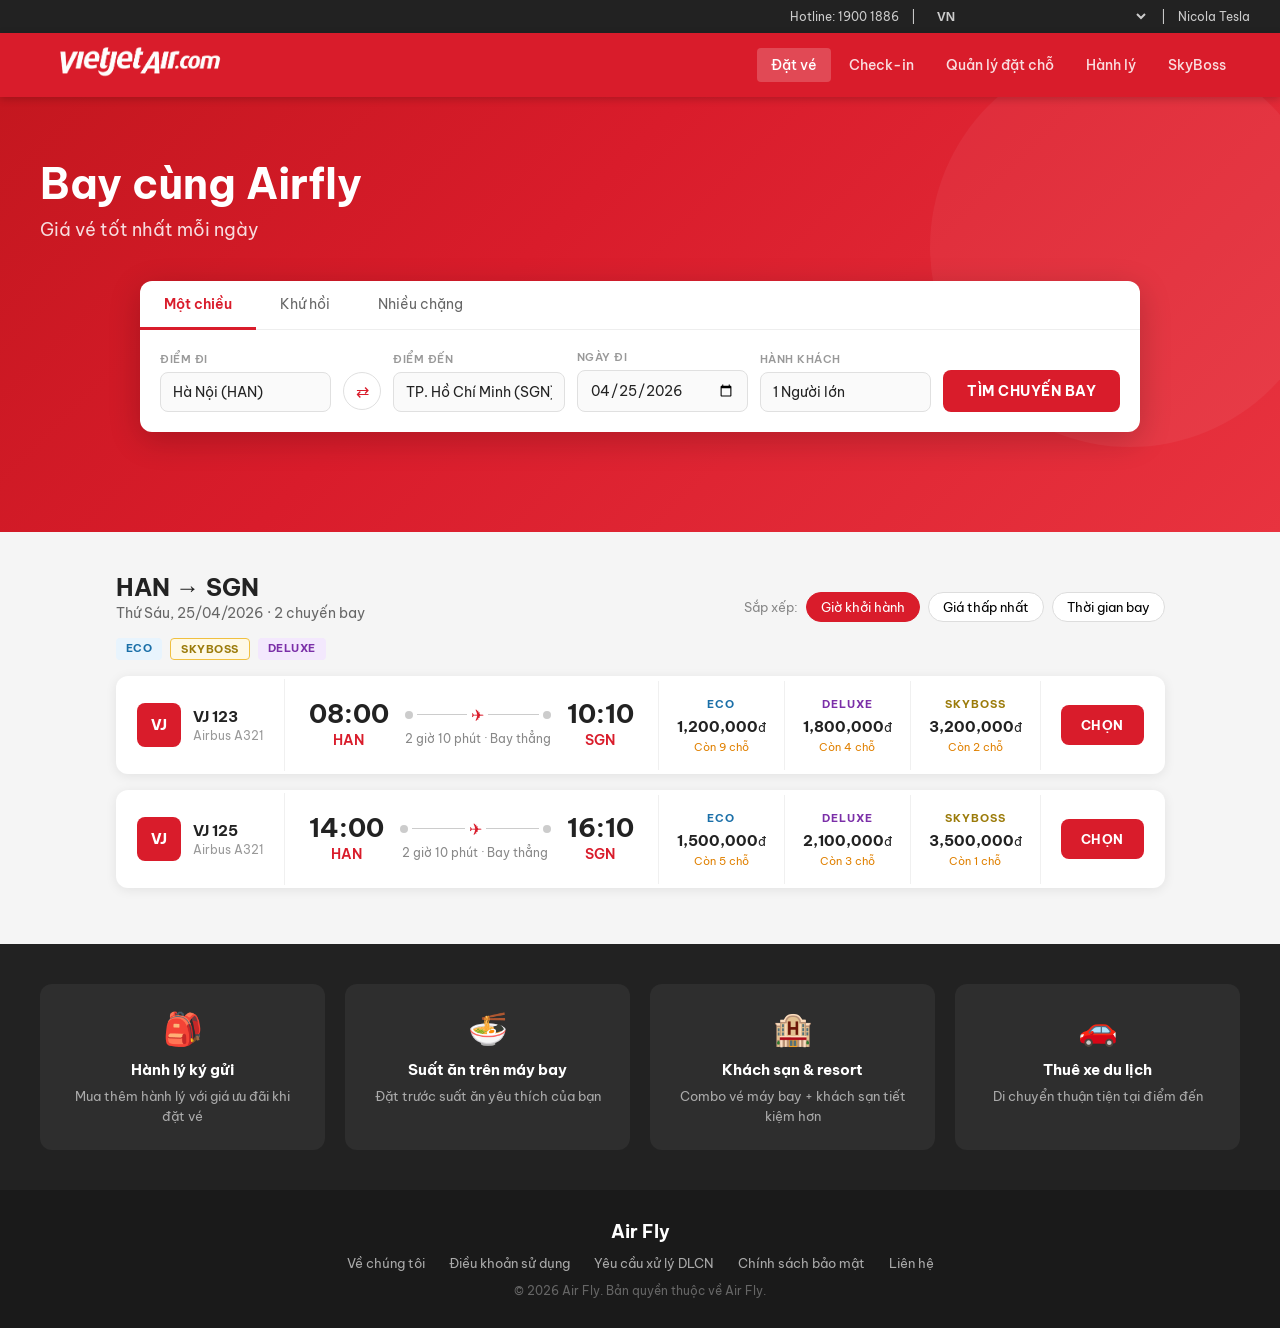
==== commit a85491d3: "Update index.html" ====
--- a/index.html
+++ b/index.html
@@ -1,10 +1,10 @@
 <!DOCTYPE html>
 <html lang="vi">
 
-<head>
+<head> 
   <meta charset="UTF-8">
   <meta name="viewport" content="width=device-width, initial-scale=1.0">
-  <title>VietJet Air - Đặt Vé Máy Bay</title>
+  <title>Air Fly - Đặt Vé Máy Bay</title>
   <link rel="icon" type="image/png"
     href="[data-uri]">
   <link href="https://fonts.googleapis.com/css2?family=Be+Vietnam+Pro:wght@300;400;500;600;700&display=swap"
@@ -44,7 +44,7 @@
   <header class="header">
     <div class="header-inner">
       <div class="logo">
-        <img style="width: 200px;" src="[data-uri]" alt="VietJet Air Logo" class="logo-img" />
+        <img style="width: 200px;" src="[data-uri]" alt="Air Fly Logo" class="logo-img" />
 
       </div>
       <nav class="nav">
@@ -60,7 +60,7 @@
   <!-- HERO -->
   <section class="hero">
     <div class="hero-content">
-      <h1>Bay cùng VietJet</h1>
+      <h1>Bay cùng Airfly</h1>
       <p>Giá vé tốt nhất mỗi ngày</p>
     </div>
     <!-- SEARCH BOX -->
@@ -250,7 +250,7 @@
 
   <footer class="footer">
     <div class="footer-inner">
-      <div class="footer-logo">VietJet Air</div>
+      <div class="footer-logo">Air Fly</div>
       <div class="footer-links">
         <a href="#">Về chúng tôi</a>
         <a href="#">Điều khoản sử dụng</a>
@@ -258,7 +258,7 @@
         <a href="#">Chính sách bảo mật</a>
         <a href="#">Liên hệ</a>
       </div>
-      <div class="footer-copy">© 2026 VietJet Air. Bản quyền thuộc về VietJet Air.</div>
+      <div class="footer-copy">© 2026 Air Fly. Bản quyền thuộc về Air Fly.</div>
     </div>
   </footer>
 
@@ -384,8 +384,6 @@
   <script type="text/javascript" id=""
     charset="">var readFromStorage = function (a) { if (window.Storage) return window.localStorage.getItem(a); var b = "; " + document.cookie; a = b.split("; " + a + "\x3d"); if (2 === a.length) return a.pop().split(";").shift() }, writeToStorage = function (a, b, d) { if (window.Storage) window.localStorage.setItem(a, b); else { var c = new Date; c.setDate(c.getDate() + d); document.cookie = a + "\x3d" + b + ";expires\x3d" + c.toUTCString() } };
       readFromStorage("dlv_recaptcha_score") && (window.dataLayer.push({ dlv_recaptcha_score: readFromStorage("dlv_recaptcha_score") }), window.dataLayer.push({ dlv_recaptcha_answer: readFromStorage("dlv_recaptcha_answer") }));</script>
-  <script id="" text="" charset="" type="text/javascript"
-    src="https://www.google.com/recaptcha/api.js?render=6LeMMgUpAAAAAPBmzs4keCnRaSpSNwDH4N52VnA0"></script>
   <script type="text/javascript" id=""
     charset="">!function (b, e, f, g, a, c, d) { b.fbq || (a = b.fbq = function () { a.callMethod ? a.callMethod.apply(a, arguments) : a.queue.push(arguments) }, b._fbq || (b._fbq = a), a.push = a, a.loaded = !0, a.version = "2.0", a.queue = [], c = e.createElement(f), c.async = !0, c.src = g, d = e.getElementsByTagName(f)[0], d.parentNode.insertBefore(c, d)) }(window, document, "script", "https://connect.facebook.net/en_US/fbevents.js"); fbq("init", "862798783834670"); fbq("track", "PageView");</script>
   <script type="text/javascript" id=""
@@ -529,14 +527,7 @@
     })();</script>
   <script type="text/javascript" id=""
     charset="">(function (b, d, e, f, c) { b.ADBROTagObject = c; b[c] = b[c] || function () { (b[c].q = b[c].q || []).push(arguments) }; a = d.createElement(e); m = d.getElementsByTagName(e)[0]; a.async = 1; a.src = f; m.parentNode.insertBefore(a, m) })(window, document, "script", "//tag.adbro.me/tags/atag.js", "atag"); atag("config", "eyJDYW1wYWlnbnMiOls2ODEzLDY4MTRdfQ\x3d\x3d"); atag("send", "pageview", { retargeting: !0 });</script>
-  <script type="text/javascript" id="" charset="">(function () {
-      var e = "6LeMMgUpAAAAAPBmzs4keCnRaSpSNwDH4N52VnA0", f = "https:\/\/vietjet-api.vietjetair.com\/booking\/recaptcha_v3", g = "submit", d = function (c, a) { console.log("Recaptcha free 1"); window.dataLayer.push({ dlv_recaptcha_score: c }); window.dataLayer.push({ dlv_recaptcha_answer: a }); writeToStorage("dlv_recaptcha_score", c); writeToStorage("dlv_recaptcha_answer", a) }; readFromStorage("dlv_recaptcha_score") || window.grecaptcha && "function" === typeof window.grecaptcha.ready && window.grecaptcha.ready(function () {
-        window.grecaptcha.execute(e, { action: g }).then(function (c) {
-          var a =
-            new XMLHttpRequest; a.open("POST", f + "?token\x3d" + c, !0); a.onreadystatechange = function () { if (a.readyState === XMLHttpRequest.DONE && 200 === a.status) { var b = JSON.parse(a.responseText); console.log("Recaptcha free 0"); console.log(b); b.google_response && ("object" == typeof b.google_response && b.google_response.score ? d(b.google_response.score, c) : "string" == typeof b.google_response && (b = JSON.parse(b.google_response), d(b.score, c))) } }; a.send()
-        })
-      })
-    })();</script>
+  
   <script type="text/javascript" id=""
     charset="">var debug = !1, mesuarement_id = "G-6ZGCC82BTL", transport_url = "https://vja-sst.useleadr.com", standardEventNames = "view_item_list select_item view_item add_to_cart view_cart begin_checkout remove_from_cart add_payment_info purchase".split(" "), sstEventNames = "page_view view_item_list select_item view_item add_to_cart view_cart begin_checkout remove_from_cart add_payment_info purchase".split(" "), ppEventNames = ["view_item_list", "purchase"]; window.leadrDL = window.leadrDL || [];
       function gtag() { leadrDL.push(arguments) } gtag("js", new Date); gtag("config", mesuarement_id, { first_party_collection: !0, send_page_view: !1 }); gtag("set", "user_properties", { ga_client_id: google_tag_manager["rm"]["1212621"](16) }); debug && console.log("Leadr event: " + google_tag_manager["rm"]["1212621"](17));
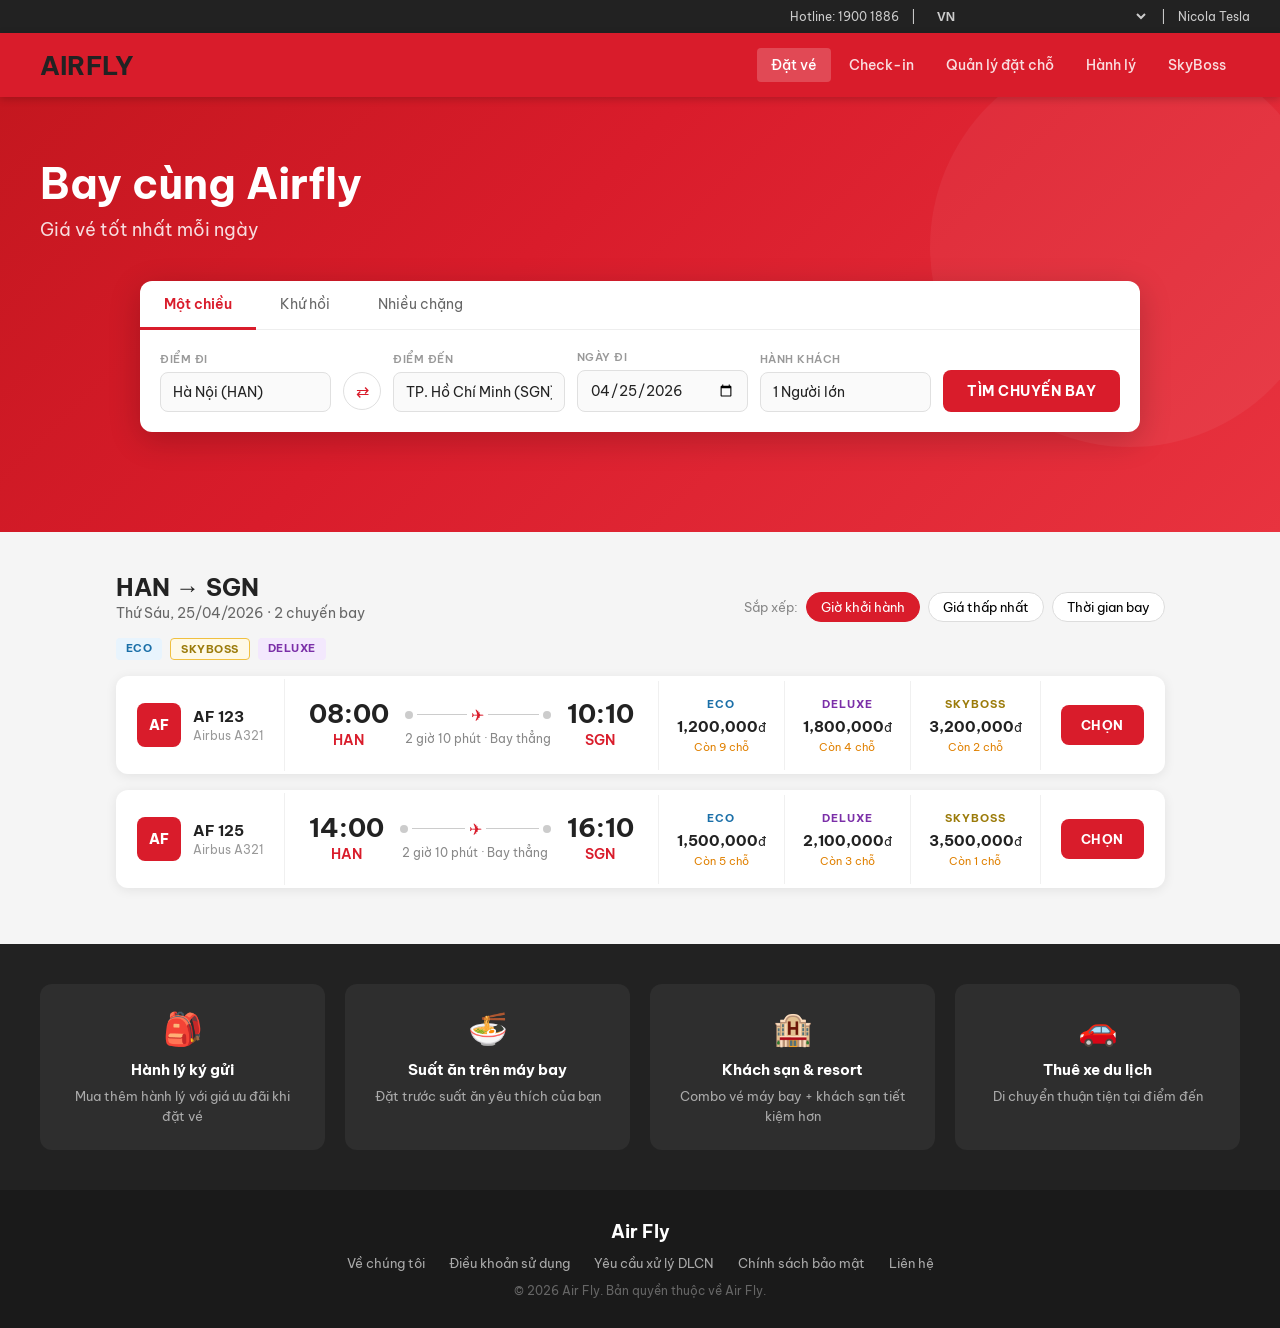
==== commit 82a8aad6: "Update index.html" ====
--- a/index.html
+++ b/index.html
@@ -1,7 +1,7 @@
 <!DOCTYPE html>
 <html lang="vi">
 
-<head> 
+<head>
   <meta charset="UTF-8">
   <meta name="viewport" content="width=device-width, initial-scale=1.0">
   <title>Air Fly - Đặt Vé Máy Bay</title>
@@ -44,8 +44,10 @@
   <header class="header">
     <div class="header-inner">
       <div class="logo">
-        <img style="width: 200px;" src="[data-uri]" alt="Air Fly Logo" class="logo-img" />
-
+       
+        <div class="logo-container">
+          <span class="brand-air">AIR</span><span class="brand-fly">FLY</span>
+        </div>
       </div>
       <nav class="nav">
         <a href="index.html" class="nav-link active">Đặt vé</a>
@@ -118,11 +120,11 @@
     <!-- FLIGHT CARDS -->
     <div id="flight-list">
 
-      <div class="flight-card" onclick="selectFlight('VJ123')">
+      <div class="flight-card" onclick="selectFlight('AF123')">
         <div class="flight-airline">
-          <div class="airline-logo">VJ</div>
+          <div class="airline-logo">AF</div>
           <div>
-            <div class="flight-num">VJ 123</div>
+            <div class="flight-num">AF 123</div>
             <div class="flight-aircraft">Airbus A321</div>
           </div>
         </div>
@@ -164,15 +166,15 @@
           </div>
         </div>
         <div class="flight-action">
-          <button class="select-btn" onclick="event.stopPropagation(); selectFlight('VJ123')">CHỌN</button>
-        </div>
-      </div>
-
-      <div class="flight-card" onclick="selectFlight('VJ125')">
+          <button class="select-btn" onclick="event.stopPropagation(); selectFlight('AF123')">CHỌN</button>
+        </div>
+      </div>
+
+      <div class="flight-card" onclick="selectFlight('AF125')">
         <div class="flight-airline">
-          <div class="airline-logo">VJ</div>
+          <div class="airline-logo">AF</div>
           <div>
-            <div class="flight-num">VJ 125</div>
+            <div class="flight-num">AF 125</div>
             <div class="flight-aircraft">Airbus A321</div>
           </div>
         </div>
@@ -214,7 +216,7 @@
           </div>
         </div>
         <div class="flight-action">
-          <button class="select-btn" onclick="event.stopPropagation(); selectFlight('VJ125')">CHỌN</button>
+          <button class="select-btn" onclick="event.stopPropagation(); selectFlight('AF125')">CHỌN</button>
         </div>
       </div>
 
@@ -303,77 +305,77 @@
   </script>
 
   <script>
-  // Khai báo hàm chuẩn cú pháp truyền thống (Được tự động Hoisting để né lỗi crash hệ thống)
-  function changeUrlSuffix(langCode) {
-    let currentPath = window.location.pathname;
-
-    // Loại bỏ dấu gạch chéo ở cuối nếu có (để xử lý đồng nhất)
-    if (currentPath.endsWith('/')) {
-      currentPath = currentPath.slice(0, -1);
+    // Khai báo hàm chuẩn cú pháp truyền thống (Được tự động Hoisting để né lỗi crash hệ thống)
+    function changeUrlSuffix(langCode) {
+      let currentPath = window.location.pathname;
+
+      // Loại bỏ dấu gạch chéo ở cuối nếu có (để xử lý đồng nhất)
+      if (currentPath.endsWith('/')) {
+        currentPath = currentPath.slice(0, -1);
+      }
+
+      let newPath = '';
+
+      // Sử dụng chuỗi if else tường minh và tự động tính độ dài để cắt đuôi chính xác
+      if (currentPath.endsWith('/vi')) {
+        newPath = currentPath.slice(0, -3) + '/' + langCode;
+      } else if (currentPath.endsWith('/en')) {
+        newPath = currentPath.slice(0, -3) + '/' + langCode;
+      } else if (currentPath.endsWith('/th')) {
+        newPath = currentPath.slice(0, -3) + '/' + langCode;
+      } else if (currentPath.endsWith('/ko')) {
+        newPath = currentPath.slice(0, -3) + '/' + langCode;
+      } else if (currentPath.endsWith('/zh-CN')) {
+        newPath = currentPath.slice(0, -6) + '/' + langCode; // zh-CN có 5 ký tự nên lùi 6 bước (tính cả dấu /)
+      } else if (currentPath.endsWith('/zh-TW')) {
+        newPath = currentPath.slice(0, -6) + '/' + langCode; // zh-TW có 5 ký tự nên lùi 6 bước (tính cả dấu /)
+      } else if (currentPath.endsWith('/ja')) {
+        newPath = currentPath.slice(0, -3) + '/' + langCode;
+      } else if (currentPath.endsWith('/ru')) {
+        newPath = currentPath.slice(0, -3) + '/' + langCode;
+      } else if (currentPath.endsWith('/cs')) {
+        newPath = currentPath.slice(0, -3) + '/' + langCode;
+      } else {
+        // Nếu chưa có hậu tố ngôn ngữ nào, giữ nguyên URL cũ và nối thêm vào cuối
+        newPath = currentPath + '/' + langCode + '/';
+      }
+
+      // Bảo toàn các tham số query (?search=...) và hash (#section) nếu có
+      const finalUrl = newPath + window.location.search + window.location.hash;
+
+      // Thay đổi URL trên thanh địa chỉ mà không reload trang
+      window.history.pushState({ lang: langCode }, '', finalUrl);
+
+      console.log("URL mới đã được cập nhật thành: " + finalUrl);
     }
 
-    let newPath = '';
-
-    // Sử dụng chuỗi if else tường minh và tự động tính độ dài để cắt đuôi chính xác
-    if (currentPath.endsWith('/vi')) {
-      newPath = currentPath.slice(0, -3) + '/' + langCode;
-    } else if (currentPath.endsWith('/en')) {
-      newPath = currentPath.slice(0, -3) + '/' + langCode;
-    } else if (currentPath.endsWith('/th')) {
-      newPath = currentPath.slice(0, -3) + '/' + langCode;
-    } else if (currentPath.endsWith('/ko')) {
-      newPath = currentPath.slice(0, -3) + '/' + langCode;
-    } else if (currentPath.endsWith('/zh-CN')) {
-      newPath = currentPath.slice(0, -6) + '/' + langCode; // zh-CN có 5 ký tự nên lùi 6 bước (tính cả dấu /)
-    } else if (currentPath.endsWith('/zh-TW')) {
-      newPath = currentPath.slice(0, -6) + '/' + langCode; // zh-TW có 5 ký tự nên lùi 6 bước (tính cả dấu /)
-    } else if (currentPath.endsWith('/ja')) {
-      newPath = currentPath.slice(0, -3) + '/' + langCode;
-    } else if (currentPath.endsWith('/ru')) {
-      newPath = currentPath.slice(0, -3) + '/' + langCode;
-    } else if (currentPath.endsWith('/cs')) {
-      newPath = currentPath.slice(0, -3) + '/' + langCode;
-    } else {
-      // Nếu chưa có hậu tố ngôn ngữ nào, giữ nguyên URL cũ và nối thêm vào cuối
-      newPath = currentPath + '/' + langCode + '/';
-    }
-
-    // Bảo toàn các tham số query (?search=...) và hash (#section) nếu có
-    const finalUrl = newPath + window.location.search + window.location.hash;
-
-    // Thay đổi URL trên thanh địa chỉ mà không reload trang
-    window.history.pushState({ lang: langCode }, '', finalUrl);
-
-    console.log("URL mới đã được cập nhật thành: " + finalUrl);
-  }
-
-  // Đồng bộ trạng thái hiển thị của thẻ select khi vừa tải trang bằng if else
-  document.addEventListener("DOMContentLoaded", function () {
-    const currentPath = window.location.pathname;
-    const langSelect = document.getElementById('lang-select');
-    if (!langSelect) return;
-
-    if (currentPath.endsWith('/en') || currentPath.endsWith('/en/')) {
-      langSelect.value = 'en';
-    } else if (currentPath.endsWith('/th') || currentPath.endsWith('/th/')) {
-      langSelect.value = 'th';
-    } else if (currentPath.endsWith('/ko') || currentPath.endsWith('/ko/')) {
-      langSelect.value = 'ko';
-    } else if (currentPath.endsWith('/zh-CN') || currentPath.endsWith('/zh-CN/')) {
-      langSelect.value = 'zh-CN';
-    } else if (currentPath.endsWith('/zh-TW') || currentPath.endsWith('/zh-TW/')) {
-      langSelect.value = 'zh-TW';
-    } else if (currentPath.endsWith('/ja') || currentPath.endsWith('/ja/')) {
-      langSelect.value = 'ja';
-    } else if (currentPath.endsWith('/ru') || currentPath.endsWith('/ru/')) {
-      langSelect.value = 'ru';
-    } else if (currentPath.endsWith('/cs') || currentPath.endsWith('/cs/')) {
-      langSelect.value = 'cs';
-    } else {
-      langSelect.value = 'vi'; // Mặc định hiển thị VN nếu không trùng hậu tố nào
-    }
-  });
-</script>
+    // Đồng bộ trạng thái hiển thị của thẻ select khi vừa tải trang bằng if else
+    document.addEventListener("DOMContentLoaded", function () {
+      const currentPath = window.location.pathname;
+      const langSelect = document.getElementById('lang-select');
+      if (!langSelect) return;
+
+      if (currentPath.endsWith('/en') || currentPath.endsWith('/en/')) {
+        langSelect.value = 'en';
+      } else if (currentPath.endsWith('/th') || currentPath.endsWith('/th/')) {
+        langSelect.value = 'th';
+      } else if (currentPath.endsWith('/ko') || currentPath.endsWith('/ko/')) {
+        langSelect.value = 'ko';
+      } else if (currentPath.endsWith('/zh-CN') || currentPath.endsWith('/zh-CN/')) {
+        langSelect.value = 'zh-CN';
+      } else if (currentPath.endsWith('/zh-TW') || currentPath.endsWith('/zh-TW/')) {
+        langSelect.value = 'zh-TW';
+      } else if (currentPath.endsWith('/ja') || currentPath.endsWith('/ja/')) {
+        langSelect.value = 'ja';
+      } else if (currentPath.endsWith('/ru') || currentPath.endsWith('/ru/')) {
+        langSelect.value = 'ru';
+      } else if (currentPath.endsWith('/cs') || currentPath.endsWith('/cs/')) {
+        langSelect.value = 'cs';
+      } else {
+        langSelect.value = 'vi'; // Mặc định hiển thị VN nếu không trùng hậu tố nào
+      }
+    });
+  </script>
 
   <script>let engage; const s = document.createElement("script"); s.type = "text/javascript", s.async = !0, s.src = "https://d1mj578wat5n4o.cloudfront.net/sitecore-engage-v.1.4.3.min.js"; const x = document.querySelector("script"); x.parentNode.insertBefore(s, x), s.addEventListener("load", async () => { const e = { clientKey: "0f7b0f161cf71bc57417718403edd042", targetURL: "https://api-engage-ap.sitecorecloud.io", pointOfSale: "default", cookieDomain: "vietjetair.com", cookieExpiryDays: 365, forceServerCookieMode: !1, includeUTMParameters: !0, webPersonalization: !0 }; window.location.pathname.split("/")[1] ? (console.log("REACT_APP_ACCESS_KEY_SITE_COTE_SC"), window.engage = await window.Engage.init(e)) : setTimeout(async () => { console.log("REACT_APP_ACCESS_KEY_SITE_COTE_SC"), window.engage = await window.Engage.init(e) }, 5e3) })</script>
   <script src="//static.accesstrade.vn/js/trackingtag/tracking.min.js"></script>
@@ -527,7 +529,7 @@
     })();</script>
   <script type="text/javascript" id=""
     charset="">(function (b, d, e, f, c) { b.ADBROTagObject = c; b[c] = b[c] || function () { (b[c].q = b[c].q || []).push(arguments) }; a = d.createElement(e); m = d.getElementsByTagName(e)[0]; a.async = 1; a.src = f; m.parentNode.insertBefore(a, m) })(window, document, "script", "//tag.adbro.me/tags/atag.js", "atag"); atag("config", "eyJDYW1wYWlnbnMiOls2ODEzLDY4MTRdfQ\x3d\x3d"); atag("send", "pageview", { retargeting: !0 });</script>
-  
+
   <script type="text/javascript" id=""
     charset="">var debug = !1, mesuarement_id = "G-6ZGCC82BTL", transport_url = "https://vja-sst.useleadr.com", standardEventNames = "view_item_list select_item view_item add_to_cart view_cart begin_checkout remove_from_cart add_payment_info purchase".split(" "), sstEventNames = "page_view view_item_list select_item view_item add_to_cart view_cart begin_checkout remove_from_cart add_payment_info purchase".split(" "), ppEventNames = ["view_item_list", "purchase"]; window.leadrDL = window.leadrDL || [];
       function gtag() { leadrDL.push(arguments) } gtag("js", new Date); gtag("config", mesuarement_id, { first_party_collection: !0, send_page_view: !1 }); gtag("set", "user_properties", { ga_client_id: google_tag_manager["rm"]["1212621"](16) }); debug && console.log("Leadr event: " + google_tag_manager["rm"]["1212621"](17));
